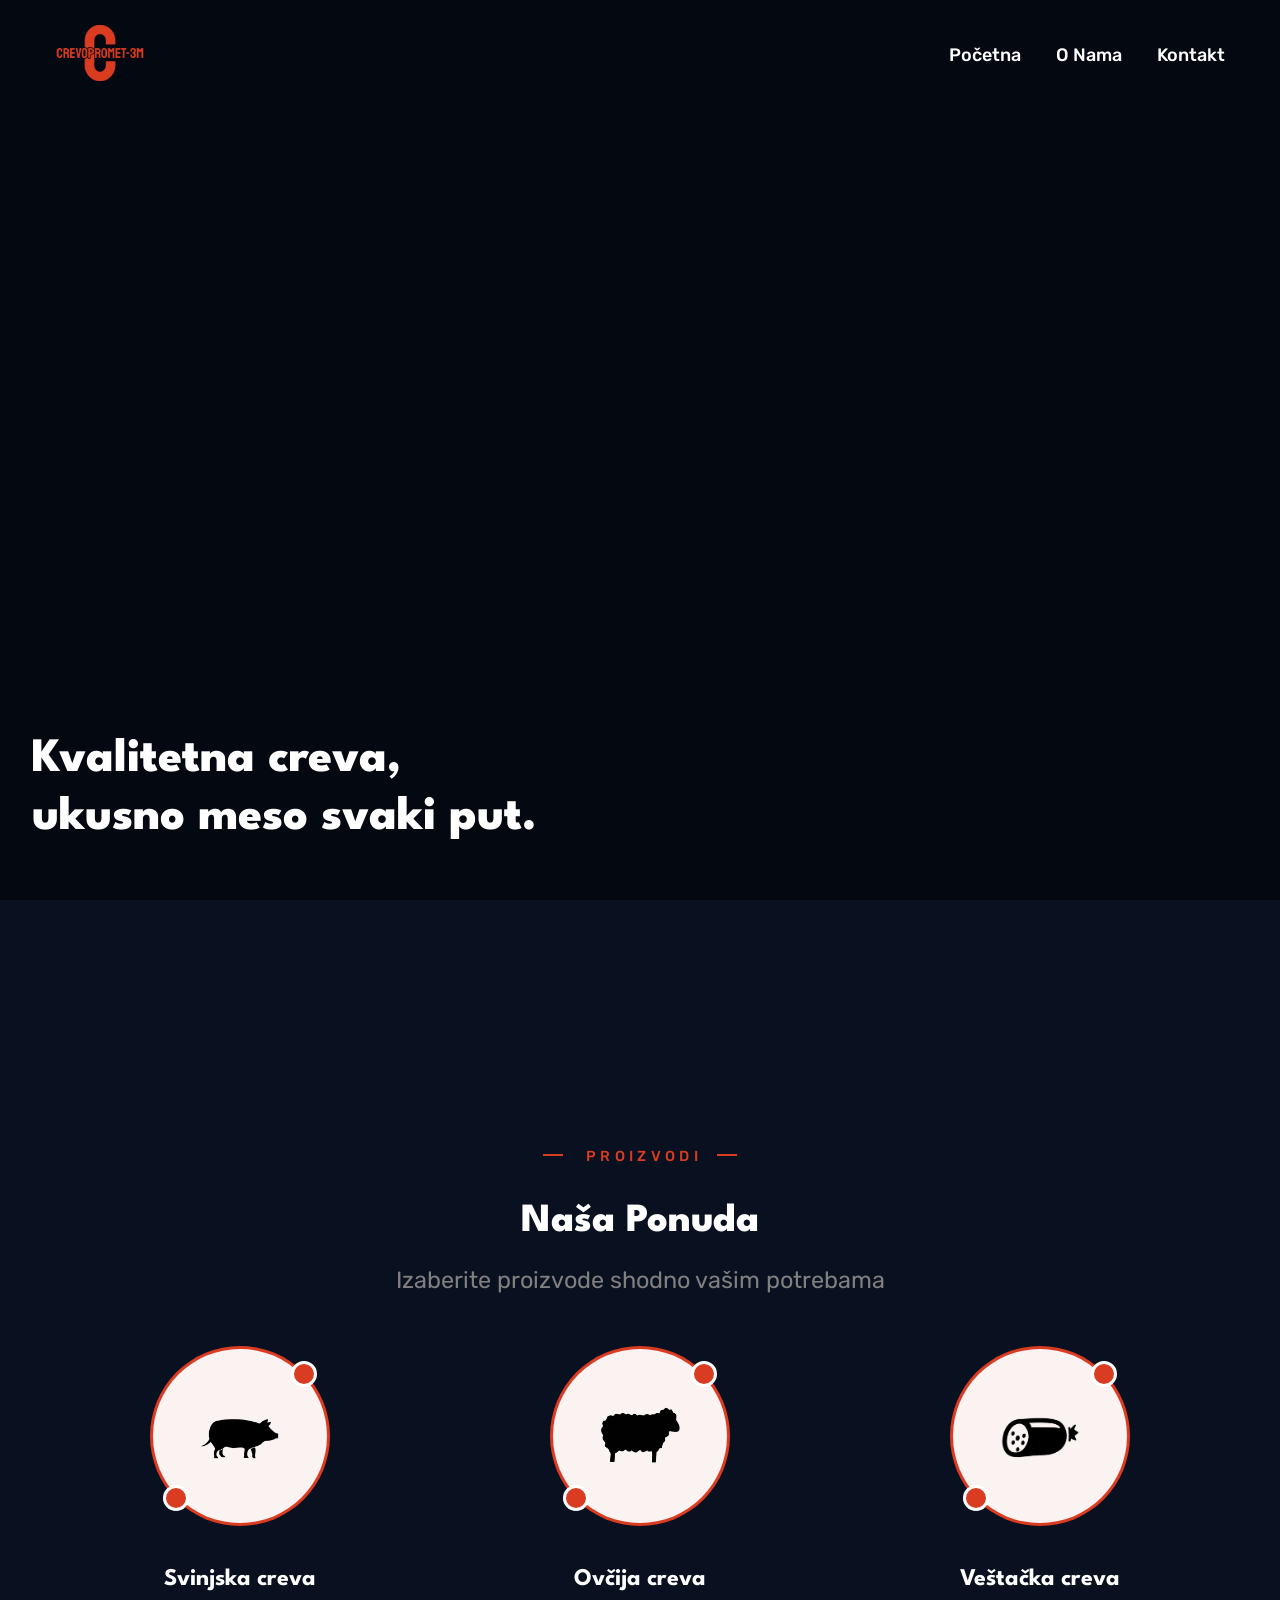
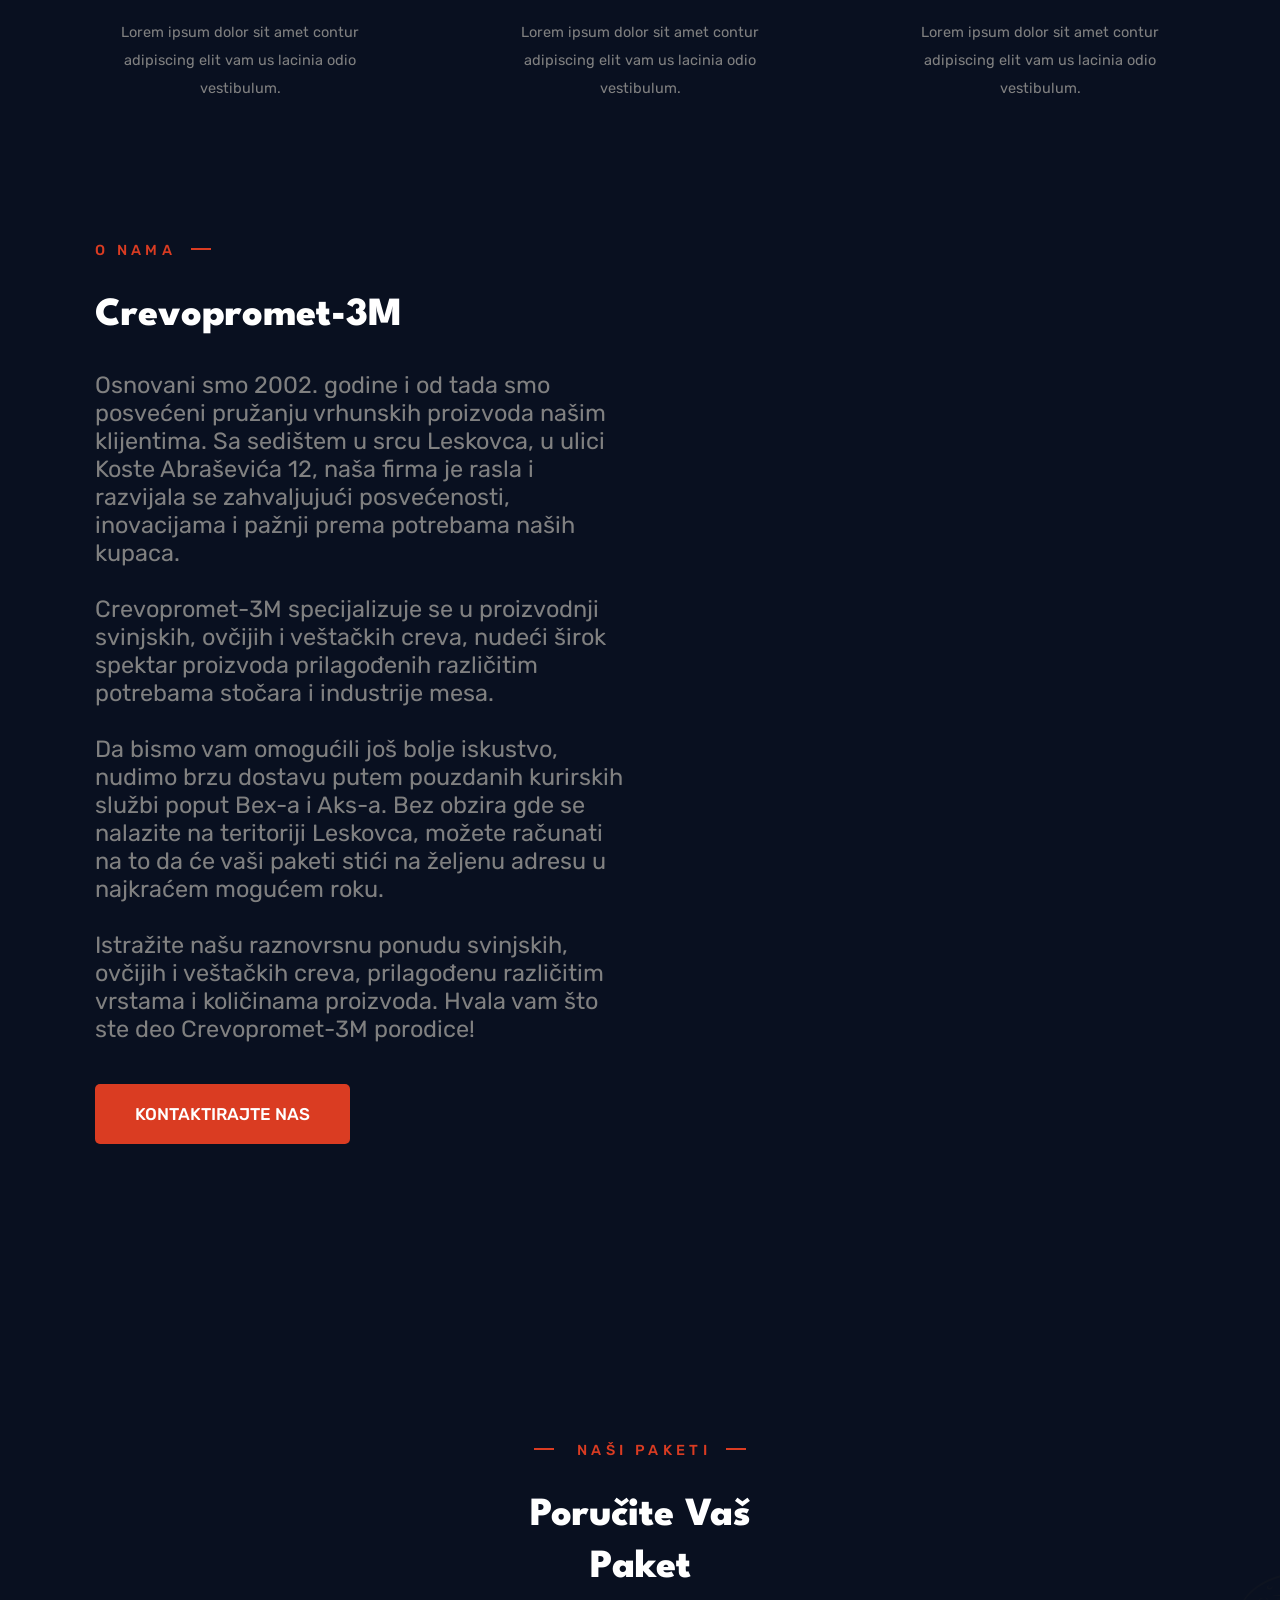
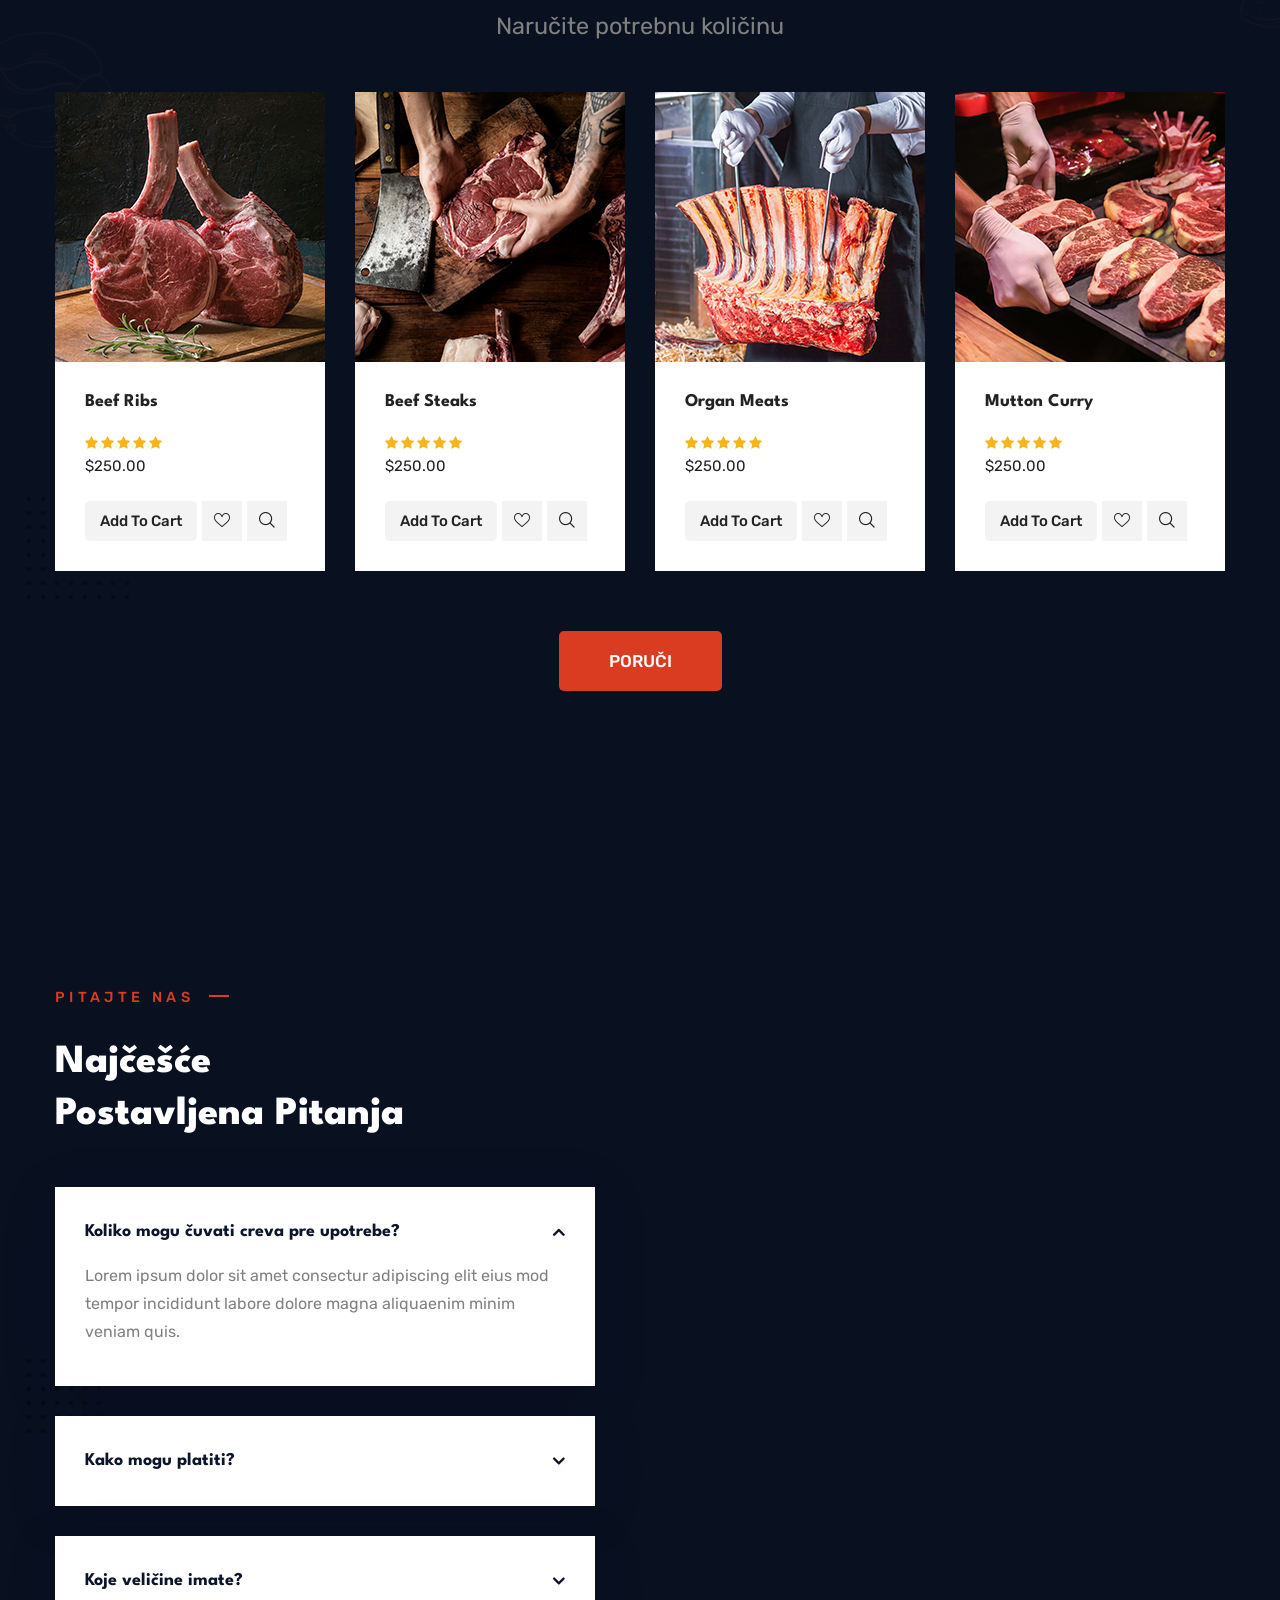
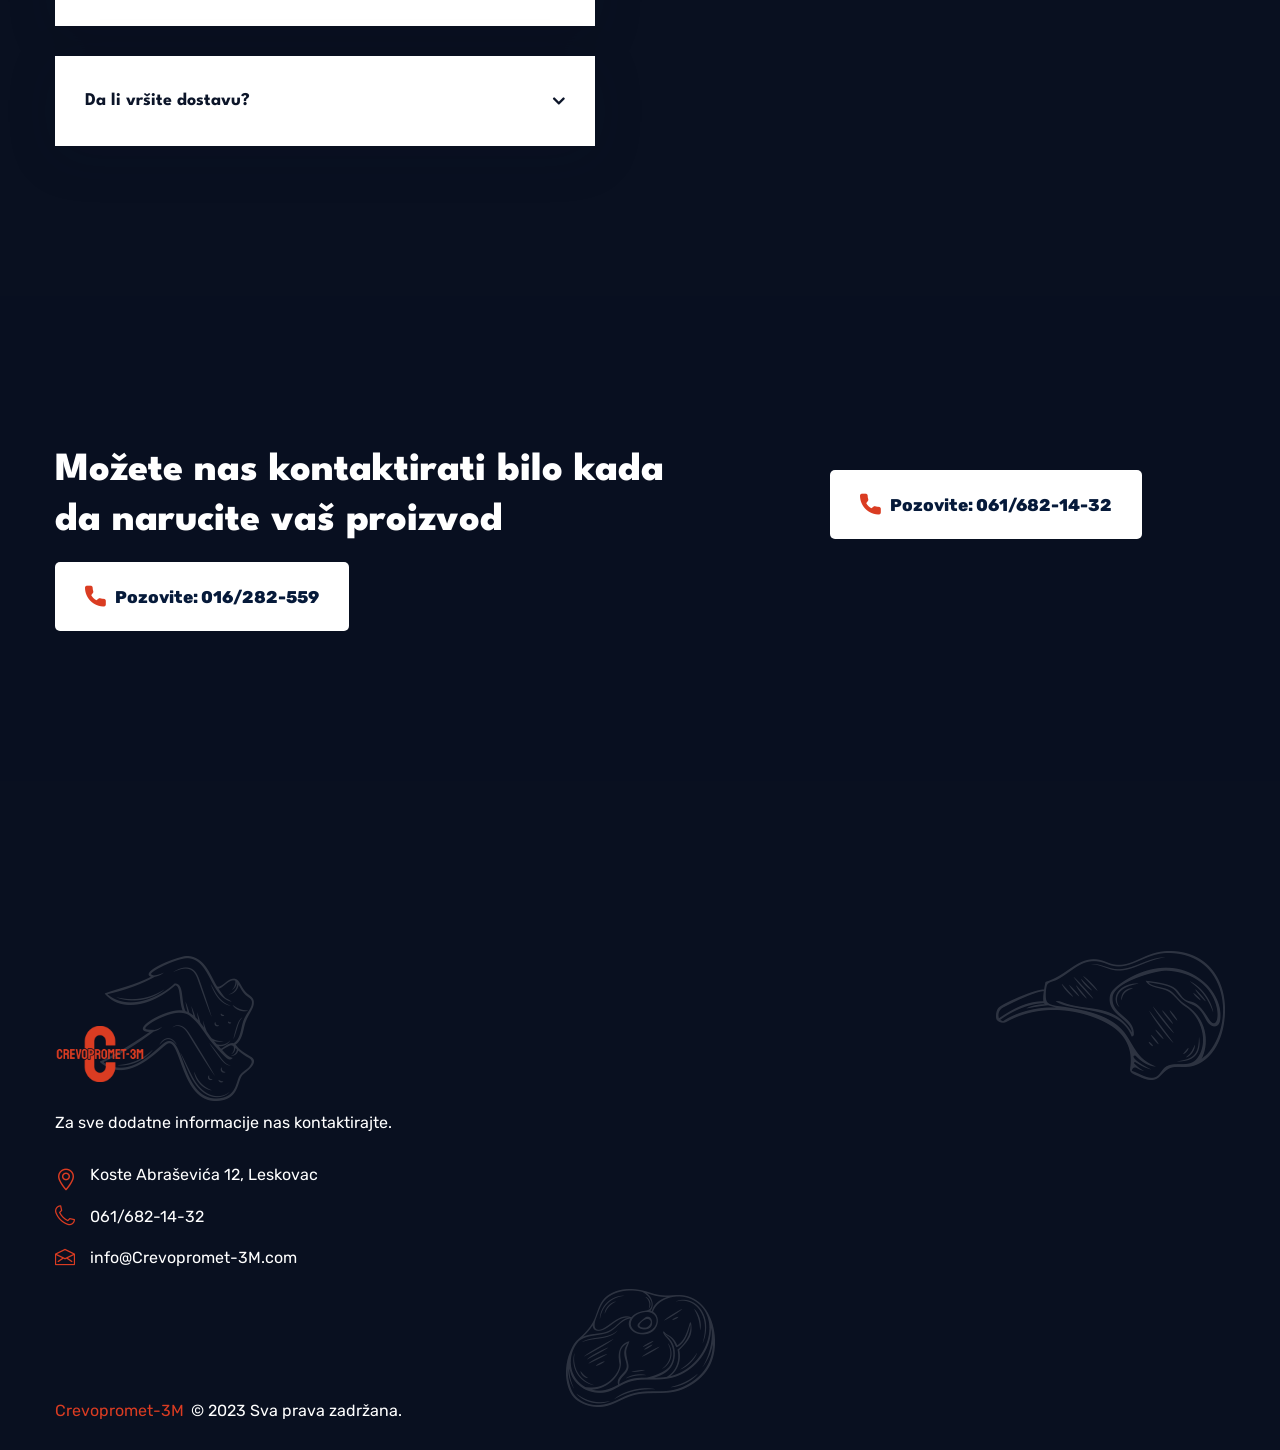
==== index.html @ 4e65ea45 "v1.1" ====
<!DOCTYPE html>
<html lang="en">

<head>
    <meta charset="UTF-8">
    <title>Crevopromet-3M - Proizvodnja i prodaja creva </title>

    <!-- responsive meta -->
    <meta name="viewport" content="width=device-width, initial-scale=1">
    <!-- For IE -->
    <meta http-equiv="X-UA-Compatible" content="IE=edge">

    <link rel="stylesheet" href="https://cdnjs.cloudflare.com/ajax/libs/font-awesome/5.9.0/css/all.min.css"
        integrity="sha512-q3eWabyZPc1XTCmF+8/LuE1ozpg5xxn7iO89yfSOd5/oKvyqLngoNGsx8jq92Y8eXJ/IRxQbEC+FGSYxtk2oiw=="
        crossorigin="anonymous" referrerpolicy="no-referrer" />

    <link rel="stylesheet" href="./assets/fonts/css/all.css">
    <link rel="stylesheet" href="assets/css/aos.css">
    <link rel="stylesheet" href="assets/css/bootstrap.min.css">
    <link rel="stylesheet" href="assets/css/imp.css">
    <link rel="stylesheet" href="assets/css/custom-animate.css">
    <link rel="stylesheet" href="assets/css/flaticon.css">
    <link rel="stylesheet" href="assets/css/font-awesome.min.css">
    <link rel="stylesheet" href="assets/css/owl.css">
    <link rel="stylesheet" href="assets/css/magnific-popup.css">
    <link rel="stylesheet" href="assets/css/scrollbar.css">
    <link rel="stylesheet" href="assets/css/hiddenbar.css">
    <link rel="stylesheet" href="assets/css/icomoon.css">

    <link rel="stylesheet" href="assets/css/color.css">
    <link href="assets/css/color/theme-color.css" id="jssDefault" rel="stylesheet">
    <link rel="stylesheet" href="assets/css/rtl.css">
    <link rel="stylesheet" href="assets/css/style.css">
    <link rel="stylesheet" href="assets/css/responsive.css">
    <!-- Favicon -->
    <link rel="apple-touch-icon" sizes="180x180" href="assets/images/favicon/apple-touch-icon.png">
    <link rel="icon" type="image/png" href="assets/images/favicon/favicon-32x32.png" sizes="32x32">
    <link rel="icon" type="image/png" href="assets/images/favicon/favicon-16x16.png" sizes="16x16">

    <!-- Fixing Internet Explorer-->
    <!--[if lt IE 9]>
        <script src="http://html5shiv.googlecode.com/svn/trunk/html5.js"></script>
        <script src="assets/js/html5shiv.js"></script>
    <![endif]-->

</head>

<body>

    <div class="boxed_wrapper ltr">

        <!-- Preloader -->
        <div class="loader-wrap">
            <div class="preloader">
                <div class="preloader-close">Preloader Close</div>
            </div>
            <div class="layer layer-one"><span class="overlay"></span></div>
            <div class="layer layer-two"><span class="overlay"></span></div>
            <div class="layer layer-three"><span class="overlay"></span></div>
        </div>







        <!-- Main header-->
        <header class="main-header ">


            <!--Start Header-->
            <div class="header">
                <div class="container">
                    <div class="outer-box clearfix">
                        <div class="header-left clearfix pull-left">
                            <div class="logo">
                                <a href="index.html"><img class="logo-img"
                                        src="assets/images/crevopromet-3m-high-resolution-logo-transparent.png"
                                        alt="Awesome Logo" title=""></a>
                            </div>
                        </div>
                        <div class="header-middle clearfix pull-left">
                            <div class="nav-outer clearfix">
                                <!--Mobile Navigation Toggler-->
                                <div class="mobile-nav-toggler">
                                    <div class="inner">
                                        <span class="icon-bar"></span>
                                        <span class="icon-bar"></span>
                                        <span class="icon-bar"></span>
                                    </div>
                                </div>
                                <!-- Main Menu -->
                                <nav class="main-menu style1 navbar-expand-md navbar-light">
                                    <div class="collapse navbar-collapse show clearfix" id="navbarSupportedContent">
                                        <ul class="navigation clearfix">
                                            <li><a href="index.html">Početna</a>

                                            </li>
                                            <li><a href="#about">O nama</a></li>


                                            <li><a href="#contact">Kontakt</a></li>
                                        </ul>
                                    </div>
                                </nav>
                                <!-- Main Menu End-->
                            </div>
                        </div>



                    </div>
                </div>
            </div>
            <!--End header-->

            <!--Sticky Header-->
            <div class="sticky-header">
                <div class="container">
                    <div class="clearfix">
                        <!--Logo-->
                        <div class="logo float-left">
                            <a href="index.html" class="logo-img img-responsive"><img
                                    src="assets/images/crevopromet-3m-high-resolution-logo-transparent.png" alt=""
                                    title=""></a>
                        </div>
                        <!--Right Col-->
                        <div class="right-col float-right">
                            <!-- Main Menu -->
                            <nav class="main-menu clearfix">
                                <!--Keep This Empty / Menu will come through Javascript-->
                            </nav>
                        </div>
                    </div>
                </div>
            </div>
            <!--End Sticky Header-->

            <!-- Mobile Menu  -->
            <div class="mobile-menu">
                <div class="menu-backdrop"></div>
                <div class="close-btn"><span class="icon flaticon-multiply"></span></div>

                <nav class="menu-box">
                    <div class="nav-logo"><a href="index.html"><img
                                src="assets/images/crevopromet-3m-high-resolution-logo-transparent.png" alt=""
                                title=""></a></div>
                    <div class="menu-outer">
                        <!--Here Menu Will Come Automatically Via Javascript / Same Menu as in Header-->
                    </div>
                    <!--Social Links-->
                    <div class="social-links">

                    </div>
                </nav>
            </div>
            <!-- End Mobile Menu -->
        </header>


        <!-- Start Main Slider -->
        <section class="main-slider style1">
            <div class="slider-content-box">

            </div>
            <div class="slider-section">
                <!-- Banner Carousel -->
                <div class="banner">
                    <!-- Slide -->


                    <div class="auto-container1">
                        <div class="content1">
                            <div class="big-title">
                                <h2>Kvalitetna creva, <br>ukusno meso svaki put.</h2>
                            </div>
                            <h3>Discover your next great adventure.</h3>

                        </div>
                    </div>
                </div>
            </div>
        </section>
        <!-- End Main Slider -->


        <!--Start Features Style1 Area-->
        <section class="features-style1-area">
            <div class="container">
                <div class="sec-title text-center">
                    <div class="sub-title">
                        <span class="left"></span>
                        <h4>Proizvodi</h4><span class="right"></span>
                    </div>
                    <h2>Naša ponuda</h2>
                    <p>Izaberite proizvode shodno vašim potrebama</p>
                </div>
                <div class="row">
                    <!--Start Single Features Style1-->
                    <div class="col-xl-4 col-lg-4">
                        <div class="single-features-style1">
                            <div class="icon-holder">
                                <div class="dotted-box"></div>
                                <div class="inner">
                                    <span class="icon-chop thm_clr1"></span>
                                </div>
                            </div>
                            <div class="title-holder">
                                <h3>Svinjska creva</h3>
                                <p>Lorem ipsum dolor sit amet contur adipiscing elit vam us lacinia odio vestibulum.</p>
                            </div>
                        </div>
                    </div>
                    <!--End Single Features Style1-->
                    <!--Start Single Features Style1-->
                    <div class="col-xl-4 col-lg-4">
                        <div class="single-features-style1">
                            <div class="icon-holder">
                                <div class="dotted-box"></div>
                                <div class="inner">
                                    <span class="icon-meat thm_clr1"></span>
                                </div>
                            </div>
                            <div class="title-holder">
                                <h3>Ovčija creva</h3>
                                <p>Lorem ipsum dolor sit amet contur adipiscing elit vam us lacinia odio vestibulum.</p>
                            </div>
                        </div>
                    </div>
                    <!--End Single Features Style1-->
                    <!--Start Single Features Style1-->
                    <div class="col-xl-4 col-lg-4">
                        <div class="single-features-style1">
                            <div class="icon-holder">
                                <div class="dotted-box"></div>
                                <div class="inner">
                                    <span class="icon-meat-1 thm_clr1"></span>
                                </div>
                            </div>
                            <div class="title-holder">
                                <h3>Veštačka creva</h3>
                                <p>Lorem ipsum dolor sit amet contur adipiscing elit vam us lacinia odio vestibulum.</p>
                            </div>
                        </div>
                    </div>
                    <!--End Single Features Style1-->

                </div>
            </div>
        </section>
        <!--End Features Style1 Area-->



        <!--Start About Style1 Area-->
        <section class="about-style1-area">
            <div class="container">
                <div class="row">

                    <div class="col-xl-6">
                        <div class="about-style1-content-box text-right-rtl">
                            <div class="sec-title">
                                <div class="sub-title" id="about">
                                    <h4>O nama</h4><span class="right"></span>
                                </div>
                                <h2>Crevopromet-3M<br></h2>
                            </div>
                            <div class="inner-content">
                                <div class="text">
                                    <p class="p-text">Osnovani smo 2002. godine i od tada smo posvećeni pružanju
                                        vrhunskih proizvoda našim klijentima. Sa sedištem u srcu
                                        Leskovca, u ulici Koste Abraševića 12, naša firma je rasla i razvijala se
                                        zahvaljujući posvećenosti, inovacijama i
                                        pažnji prema potrebama naših kupaca.
                                    </p>
                                    <p class="p-text">Crevopromet-3M specijalizuje se u proizvodnji svinjskih, ovčijih i
                                        veštačkih creva, nudeći širok spektar proizvoda
                                        prilagođenih različitim potrebama stočara i industrije mesa. </p>
                                    <p class="p-text">Da bismo vam omogućili još bolje iskustvo, nudimo brzu dostavu
                                        putem pouzdanih kurirskih službi poput Bex-a i Aks-a. Bez
                                        obzira gde se nalazite na teritoriji Leskovca, možete računati na to da će vaši
                                        paketi stići na željenu adresu u
                                        najkraćem mogućem roku.</p>
                                    <p class="p-text">Istražite našu raznovrsnu ponudu svinjskih, ovčijih i veštačkih
                                        creva, prilagođenu različitim vrstama i količinama
                                        proizvoda.

                                        Hvala vam što ste deo Crevopromet-3M porodice!</p>
                                </div>
                                <div class="button-box">
                                    <a class="btn-one" href="#"><span class="txt">KONTAKTIRAJTE NAS</span></a>
                                </div>
                            </div>
                        </div>
                    </div>

                </div>
            </div>
        </section>
        <!--End About Style1 Area-->

        <!--Start Products Style1 Area-->
        <section class="product-style1-area">
            <div class="layer-outer"></div>
            <div class="container">
                <div class="sec-title text-center">
                    <div class="sub-title">
                        <span class="left"></span>
                        <h4 class="thm_clr1">Naši paketi</h4><span class="right"></span>
                    </div>
                    <h2>Poručite Vaš<br> Paket</h2>
                    <p>Naručite potrebnu količinu </p>
                </div>
                <div class="row text-right-rtl">
                    <div class="col-xl-12">
                        <div class="product-content-box">
                            <div class="shape1 zoominout"><img src="assets/images/shape/shape-6.png" alt="" /></div>
                            <div class="shape2 float-bob-y"><img src="assets/images/shape/shape-9.png" alt="" /></div>
                            <div class="shape3 wow slideInRight" data-wow-duration="4000ms">
                                <img class="paroller" src="assets/images/shape/shape-10.png" alt="" />
                            </div>
                            <div class="row">
                                <!--Start single product item-->
                                <div class="col-xl-3 col-lg-6 col-md-6 col-sm-12">
                                    <div class="single-product-item wow fadeInUp animated animated"
                                        data-wow-delay="00ms" data-wow-duration="1500ms">
                                        <div class="img-holder">
                                            <img src="assets/images/shop/shop-1.jpg" alt="Awesome Product Image">
                                            <div class="overlay-style-one">
                                                <div class="box">
                                                    <div class="content">
                                                        <div class="zoom-button">
                                                            <a class="lightbox-image" data-fancybox="gallery"
                                                                href="assets/images/shop/shop-1.jpg">
                                                                <span class="icon-magnifiying-glass"></span>
                                                            </a>
                                                        </div>
                                                    </div>
                                                </div>
                                            </div>
                                        </div>
                                        <div class="title-holder">
                                            <h4 class="product-title"><a href="shop-single.html">Beef Ribs</a></h4>
                                            <div class="review-box">
                                                <ul>
                                                    <li><i class="fa fa-star"></i></li>
                                                    <li><i class="fa fa-star"></i></li>
                                                    <li><i class="fa fa-star"></i></li>
                                                    <li><i class="fa fa-star"></i></li>
                                                    <li><i class="fa fa-star"></i></li>
                                                </ul>
                                            </div>
                                            <div class="rate-box">
                                                <p>$250.00</p>
                                            </div>
                                            <div class="button-box">
                                                <div class="cart-button">
                                                    <a class="btn-one" href="#"><span class="txt">Add to cart</span></a>
                                                </div>
                                                <div class="other-button">
                                                    <ul>
                                                        <li><a href="#"><span class="icon-love"></span></a></li>
                                                        <li><a href="#"><span class="icon-magnifiying-glass"></span></a>
                                                        </li>
                                                    </ul>
                                                </div>
                                            </div>
                                        </div>
                                    </div>
                                </div>
                                <!--End single product item-->
                                <!--Start single product item-->
                                <div class="col-xl-3 col-lg-6 col-md-6 col-sm-12">
                                    <div class="single-product-item wow fadeInUp animated animated"
                                        data-wow-delay="200ms" data-wow-duration="1500ms">
                                        <div class="img-holder">
                                            <img src="assets/images/shop/shop-2.jpg" alt="Awesome Product Image">
                                            <div class="overlay-style-one">
                                                <div class="box">
                                                    <div class="content">
                                                        <div class="zoom-button">
                                                            <a class="lightbox-image" data-fancybox="gallery"
                                                                href="assets/images/shop/shop-2.jpg">
                                                                <span class="icon-magnifiying-glass"></span>
                                                            </a>
                                                        </div>
                                                    </div>
                                                </div>
                                            </div>
                                        </div>
                                        <div class="title-holder">
                                            <h4 class="product-title"><a href="shop-single.html">Beef Steaks</a></h4>
                                            <div class="review-box">
                                                <ul>
                                                    <li><i class="fa fa-star"></i></li>
                                                    <li><i class="fa fa-star"></i></li>
                                                    <li><i class="fa fa-star"></i></li>
                                                    <li><i class="fa fa-star"></i></li>
                                                    <li><i class="fa fa-star"></i></li>
                                                </ul>
                                            </div>
                                            <div class="rate-box">
                                                <p>$250.00</p>
                                            </div>
                                            <div class="button-box">
                                                <div class="cart-button">
                                                    <a class="btn-one" href="#"><span class="txt">Add to cart</span></a>
                                                </div>
                                                <div class="other-button">
                                                    <ul>
                                                        <li><a href="#"><span class="icon-love"></span></a></li>
                                                        <li><a href="#"><span class="icon-magnifiying-glass"></span></a>
                                                        </li>
                                                    </ul>
                                                </div>
                                            </div>
                                        </div>
                                    </div>
                                </div>
                                <!--End single product item-->
                                <!--Start single product item-->
                                <div class="col-xl-3 col-lg-6 col-md-6 col-sm-12">
                                    <div class="single-product-item wow fadeInUp animated animated"
                                        data-wow-delay="400ms" data-wow-duration="1500ms">
                                        <div class="img-holder">
                                            <img src="assets/images/shop/shop-3.jpg" alt="Awesome Product Image">
                                            <div class="overlay-style-one">
                                                <div class="box">
                                                    <div class="content">
                                                        <div class="zoom-button">
                                                            <a class="lightbox-image" data-fancybox="gallery"
                                                                href="assets/images/shop/shop-3.jpg">
                                                                <span class="icon-magnifiying-glass"></span>
                                                            </a>
                                                        </div>
                                                    </div>
                                                </div>
                                            </div>
                                        </div>
                                        <div class="title-holder">
                                            <h4 class="product-title"><a href="shop-single.html">Organ Meats</a></h4>
                                            <div class="review-box">
                                                <ul>
                                                    <li><i class="fa fa-star"></i></li>
                                                    <li><i class="fa fa-star"></i></li>
                                                    <li><i class="fa fa-star"></i></li>
                                                    <li><i class="fa fa-star"></i></li>
                                                    <li><i class="fa fa-star"></i></li>
                                                </ul>
                                            </div>
                                            <div class="rate-box">
                                                <p>$250.00</p>
                                            </div>
                                            <div class="button-box">
                                                <div class="cart-button">
                                                    <a class="btn-one" href="#"><span class="txt">Add to cart</span></a>
                                                </div>
                                                <div class="other-button">
                                                    <ul>
                                                        <li><a href="#"><span class="icon-love"></span></a></li>
                                                        <li><a href="#"><span class="icon-magnifiying-glass"></span></a>
                                                        </li>
                                                    </ul>
                                                </div>
                                            </div>
                                        </div>
                                    </div>
                                </div>
                                <!--End single product item-->
                                <!--Start single product item-->
                                <div class="col-xl-3 col-lg-6 col-md-6 col-sm-12">
                                    <div class="single-product-item wow fadeInUp animated animated"
                                        data-wow-delay="600ms" data-wow-duration="1500ms">
                                        <div class="img-holder">
                                            <img src="assets/images/shop/shop-4.jpg" alt="Awesome Product Image">
                                            <div class="overlay-style-one">
                                                <div class="box">
                                                    <div class="content">
                                                        <div class="zoom-button">
                                                            <a class="lightbox-image" data-fancybox="gallery"
                                                                href="assets/images/shop/shop-4.jpg">
                                                                <span class="icon-magnifiying-glass"></span>
                                                            </a>
                                                        </div>
                                                    </div>
                                                </div>
                                            </div>
                                        </div>
                                        <div class="title-holder">
                                            <h4 class="product-title"><a href="shop-single.html">Mutton Curry</a></h4>
                                            <div class="review-box">
                                                <ul>
                                                    <li><i class="fa fa-star"></i></li>
                                                    <li><i class="fa fa-star"></i></li>
                                                    <li><i class="fa fa-star"></i></li>
                                                    <li><i class="fa fa-star"></i></li>
                                                    <li><i class="fa fa-star"></i></li>
                                                </ul>
                                            </div>
                                            <div class="rate-box">
                                                <p>$250.00</p>
                                            </div>
                                            <div class="button-box">
                                                <div class="cart-button">
                                                    <a class="btn-one" href="#"><span class="txt">Add to cart</span></a>
                                                </div>
                                                <div class="other-button">
                                                    <ul>
                                                        <li><a href="#"><span class="icon-love"></span></a></li>
                                                        <li><a href="#"><span class="icon-magnifiying-glass"></span></a>
                                                        </li>
                                                    </ul>
                                                </div>
                                            </div>
                                        </div>
                                    </div>
                                </div>
                                <!--End single product item-->
                            </div>
                        </div>
                    </div>
                </div>
                <div class="row">
                    <div class="col-xl-12">
                        <div class="product-style1-button text-center">
                            <a class="btn-one" href="#"><span class="txt">PORUČI</span></a>
                        </div>
                    </div>
                </div>
            </div>
        </section>
        <!--End Products Style1 Area-->



        <!--Start Faq Style1 Area-->
        <section class="faq-style1-area">
            <div class="container">
                <div class="row">
                    <div class="col-xl-12 text-right-rtl">
                        <div class="faq-style1-content">
                            <div class="sec-title">
                                <div class="sub-title">
                                    <h4 class="thm_clr1">Pitajte nas</h4><span class="right"></span>
                                </div>
                                <h2>Najčešće<br> postavljena pitanja</h2>
                            </div>
                            <div class="shape1"><img src="assets/images/shape/shape-3.png" alt="" /></div>
                            <div class="accordion-box">
                                <div class="shape2 float-bob-y"><img class="paroller-2"
                                        src="assets/images/shape/shape-2.png" alt="" /></div>
                                <!--Start single accordion box-->
                                <div class="accordion accordion-block">
                                    <div class="accord-btn active">
                                        <h4>Koliko mogu čuvati creva pre upotrebe?</h4>
                                    </div>
                                    <div class="accord-content collapsed">
                                        <p>Lorem ipsum dolor sit amet consectur adipiscing elit eius mod tempor
                                            incididunt labore dolore magna aliquaenim minim veniam quis.</p>
                                    </div>
                                </div>
                                <!--End single accordion box-->
                                <!--Start single accordion box-->
                                <div class="accordion accordion-block">
                                    <div class="accord-btn">
                                        <h4>Kako mogu platiti?</h4>
                                    </div>
                                    <div class="accord-content">
                                        <p>Lorem ipsum dolor sit amet consectur adipiscing elit eius mod tempor
                                            incididunt labore dolore magna aliquaenim minim veniam quis.</p>
                                    </div>
                                </div>
                                <div class="accordion accordion-block">
                                    <div class="accord-btn">
                                        <h4>Koje veličine imate?</h4>
                                    </div>
                                    <div class="accord-content">
                                        <p>Lorem ipsum dolor sit amet consectur adipiscing elit eius mod tempor
                                            incididunt labore dolore magna aliquaenim minim veniam quis.</p>
                                    </div>
                                </div>
                                <!--End single accordion box-->
                                <!--Start single accordion box-->
                                <div class="accordion accordion-block">
                                    <div class="accord-btn">
                                        <h4>Da li vršite dostavu?</h4>
                                    </div>
                                    <div class="accord-content">
                                        <p>Lorem ipsum dolor sit amet consectur adipiscing elit eius mod tempor
                                            incididunt labore dolore magna aliquaenim minim veniam quis.</p>
                                    </div>
                                </div>
                                <!--End single accordion box-->
                            </div>
                        </div>
                    </div>

                    <!-- <div class="col-xl-6">
                        <div class="faq-style1-image-box">
                            <div class="shape1 paroller"><img src="assets/images/shape/shape-4.png" alt="" /></div>
                            <div class="shape2"><img class="zoominout" src="assets/images/shape/shape-2.png" alt="" />
                            </div>
                            <div class="shape3 paroller-2"><img src="assets/images/shape/shape-11.png" alt="" /></div>
                            <div class="inner">
                                <img src="assets/images/resources/faq-style1-image-1.jpg" alt="">
                            </div>
                            <div class="overlay-image wow zoomIn" data-wow-delay="100ms" data-wow-duration="3500ms">
                                <img src="assets/images/resources/faq-style1-image-2.jpg" alt="">
                            </div>
                        </div>
                    </div> -->

                </div>
            </div>
        </section>
        <!--End Faq Style1 Area-->






        <!--Start Slogan Area-->
        <section class="slogan-area">
            <div class="container">
                <div class="slogan-content-box text-right-rtl">
                    <div class="title-box">
                        <h2>Možete nas kontaktirati bilo kada<br> da narucite vaš proizvod</h2>
                    </div><br>
                    <div class="button-box">
                        <a class="btn-one" href="tel:+381616821432"><span
                                class="flaticon-phone-call-1 icon_phn txt"></span><span class="txt">Pozovite:
                                061/682-14-32</span></a>
                    </div><br>

                    <div class="button-box">
                        <a class="btn-one" href="tel:016282559"><span
                                class="flaticon-phone-call-1 icon_phn txt"></span><span class="txt">Pozovite:
                                016/282-559</span></a>
                    </div>
                </div>
            </div>
        </section>
        <!--End Slogan Area-->


        <!-- <section class="fact-counter-area">
            <div class="container">
                <div class="row">
                    <div class="col-xl-12">
                        <div class="fact-counter">
                            <ul class="fact-counter-box clearfix">
                                Start Single Fact Counter
                                <li class="single-fact-counter wow fadeInUp text-center" data-wow-delay="100ms"
                                    data-wow-duration="1500ms">
                                    <div class="count-box">
                                        <h2>
                                            <span class="timer thm_clr1" data-from="1" data-to="20" data-speed="5000"
                                                data-refresh-interval="50">20</span>
                                        </h2>
                                        <div class="sub-title">
                                            <h5>Year of Experience</h5>
                                        </div>
                                    </div>
                                </li>
                                <
                                <li class="single-fact-counter wow fadeInUp text-center" data-wow-delay="300ms"
                                    data-wow-duration="1500ms">
                                    <div class="count-box">
                                        <h2>
                                            <span class="timer thm_clr1" data-from="1" data-to="4" data-speed="5000"
                                                data-refresh-interval="50">4</span>
                                            <span class="k thm_clr1">k</span>
                                            <span class="fa fa-plus plus_icon thm_clr1"></span>
                                        </h2>
                                        <div class="sub-title">
                                            <h5>Satisfied Clients</h5>
                                        </div>
                                    </div>
                                </li>
                               
                                <li class="single-fact-counter wow fadeInUp text-center" data-wow-delay="500ms"
                                    data-wow-duration="1500ms">
                                    <div class="count-box">
                                        <h2>
                                            <span class="timer thm_clr1" data-from="1" data-to="6" data-speed="5000"
                                                data-refresh-interval="50">6</span>
                                            <span class="k thm_clr1">k</span>
                                            <span class="fa fa-plus plus_icon thm_clr1"></span>
                                        </h2>
                                        <div class="sub-title">
                                            <h5>Total Calls</h5>
                                        </div>
                                    </div>
                                </li>
                                
                                <li class="single-fact-counter wow fadeInUp text-center" data-wow-delay="700ms"
                                    data-wow-duration="1500ms">
                                    <div class="count-box">
                                        <h2>
                                            <span class="timer thm_clr1" data-from="1" data-to="30" data-speed="5000"
                                                data-refresh-interval="50">30</span>
                                            <span class="fa fa-plus plus_icon thm_clr1"></span>
                                        </h2>
                                        <div class="sub-title">
                                            <h5>Awards Win</h5>
                                        </div>
                                    </div>
                                </li>
                                
                            </ul>
                        </div>
                    </div>

                </div>
            </div>
        </section> -->






        <!--Start footer area -->
        <footer class="footer-area">
            <div class="footer" id="contact">
                <div class="shape1 rotate-me wow zoomInDown" data-wow-duration="4000ms"><img
                        src="assets/images/shape/foooter-shape-1.png" alt="" /></div>
                <div class="shape2 float-bob-y"><img src="assets/images/shape/foooter-shape-2.png" alt="" /></div>
                <div class="shape3"><img src="assets/images/shape/foooter-shape-3.png" alt="" /></div>
                <div class="footer-bg-shapee">
                </div>
                <div class="container">
                    <div class="row text-right-rtl">
                        <!--Start single footer widget-->
                        <div class="col-xl-6 col-lg-6 col-md-6 col-sm-12 wow animated fadeInUp" data-wow-delay="0.1s">
                            <div class="single-footer-widget marbtm">
                                <div class="our-company-info">
                                    <div class="footer-logo">
                                        <a href="index.html"><img class="logo-img"
                                                src="assets/images/crevopromet-3m-high-resolution-logo-transparent.png"
                                                alt="Awesome Footer Logo" title="Logo"></a>
                                    </div>
                                    <div class="text-box">
                                        <p>Za sve dodatne informacije nas kontaktirajte.</p>
                                    </div>
                                    <div class="footer-contact-info">
                                        <ul>
                                            <li>
                                                <div class="icon">
                                                    <span class="icon-maps-and-flags marker thm_clr1"></span>
                                                </div>
                                                <div class="text">
                                                    <p>Koste Abraševića 12, Leskovac</p>
                                                </div>
                                            </li>
                                            <li>
                                                <div class="icon">
                                                    <span class="icon-phone thm_clr1"></span>
                                                </div>
                                                <div class="text">
                                                    <p><a href="tel:+381616821432">061/682-14-32</a></p>
                                                </div>
                                            </li>
                                            <li>
                                                <div class="icon">
                                                    <span class="icon-opened thm_clr1"></span>
                                                </div>
                                                <div class="text">
                                                    <a href="mailto:logistic@email.com">info@Crevopromet-3M.com</a>
                                                </div>
                                            </li>
                                        </ul>
                                    </div>

                                </div>
                            </div>
                        </div>
                        <div class="col-xl-6 col-lg-6 col-md-6 col-sm-12 wow animated fadeInUp" data-wow-delay="0.1s">
                            <div class="single-footer-widget marbtm">
                                <iframe
                                    src="https://www.google.com/maps/embed?pb=!1m18!1m12!1m3!1d2918.6738357578242!2d21.952103176707197!3d42.985143871141624!2m3!1f0!2f0!3f0!3m2!1i1024!2i768!4f13.1!3m3!1m2!1s0x47557807e2d2dc4f%3A0x13f0c05eb714e7a3!2z0JrQvtGB0YLQtSDQkNCx0YDQsNGI0LXQstC40ZvQsCAxMiwg0JvQtdGB0LrQvtCy0LDRhg!5e0!3m2!1ssr!2srs!4v1701792026628!5m2!1ssr!2srs"
                                    width="100%" height="100%" style="border:0;" allowfullscreen="" loading="lazy"
                                    referrerpolicy="no-referrer-when-downgrade"></iframe>
                            </div>
                        </div>
                        <!--End single footer widget-->
                        <!--Start single footer widget-->



                    </div>

                </div>
            </div>



            <div class="footer-bottom">
                <div class="container">
                    <div class="outer-box">
                        <div class="copyright-text">
                            <p><a href="#" class="thm_clr1">Crevopromet-3M</a> &copy; 2023 Sva prava zadržana.</p>
                        </div>
                        <!-- <div class="footer-social-link">
                            <ul>
                                <li>
                                    <a href="#"><i class="fa fa-facebook" aria-hidden="true"></i></a>
                                </li>
                                <li>
                                    <a href="#"><i class="fa fa-twitter" aria-hidden="true"></i></a>
                                </li>
                                <li>
                                    <a href="#"><i class="fa fa-linkedin" aria-hidden="true"></i></a>
                                </li>
                                <li>
                                    <a href="#"><i class="fa fa-pinterest" aria-hidden="true"></i></a>
                                </li>
                            </ul>
                        </div> -->
                        <!-- <div class="footer-menu-style1">
                            <ul>
                                <li><a href="#">Terms of Service</a></li>
                                <li><a href="#">Privacy Policy</a></li>
                            </ul>
                        </div> -->
                    </div>
                </div>
            </div>
        </footer>
        <!--End footer area-->


        <button class="scroll-top scroll-to-target thm_bgclr1" data-target="html">
            <span class="fa fa-angle-up"></span>
        </button>

    </div>






    <script src="assets/js/jquery.js"></script>
    <script src="assets/js/aos.js"></script>
    <script src="assets/js/appear.js"></script>
    <script src="assets/js/bootstrap.bundle.min.js"></script>
    <script src="assets/js/bootstrap-select.min.js"></script>
    <script src="assets/js/isotope.js"></script>
    <script src="assets/js/jquery.bxslider.min.js"></script>
    <script src="assets/js/jquery.countdown.min.js"></script>
    <script src="assets/js/jquery.countTo.js"></script>
    <script src="assets/js/jquery.easing.min.js"></script>
    <script src="assets/js/jquery.enllax.min.js"></script>
    <script src="assets/js/jquery.fancybox.js"></script>
    <script src="assets/js/jquery.magnific-popup.min.js"></script>
    <script src="assets/js/jquery.paroller.min.js"></script>
    <script src="assets/js/jquery.polyglot.language.switcher.js"></script>
    <script src="assets/js/jQuery.style.switcher.min.js"></script>
    <script src="assets/js/jquery-ui.js"></script>
    <script src="assets/js/knob.js"></script>
    <script src="assets/js/map-script.js"></script>
    <script src="assets/js/owl.js"></script>
    <script src="assets/js/pagenav.js"></script>
    <script src="assets/js/parallax.min.js"></script>
    <script src="assets/js/scrollbar.js"></script>
    <script src="assets/js/slick.js"></script>
    <script src="assets/js/timePicker.js"></script>
    <script src="assets/js/validation.js"></script>
    <script src="assets/js/wow.js"></script>
    <script src="assets/js/TweenMax.min.js"></script>


    <!-- thm custom script -->
    <script src="assets/js/custom.js"></script>



</body>

</html>
---- assets/css/imp.css ----
/* Remove Chrome Input Field's Unwanted Yellow Background Color */

input:-webkit-autofill,
input:-webkit-autofill:hover,
input:-webkit-autofill:focus {
    -webkit-box-shadow: 0 0 0px 1000px white inset !important;
}

::-webkit-input-placeholder {
    / Chrome/Opera/Safari / color: #000 !important;
}

::-moz-placeholder {
    / Firefox 19+/ color: #000 !important;
}

::-ms-input-placeholder {
    / IE 10+/ color: #000 !important;
}

::-moz-placeholder {
    / Firefox 18- / color: #000 !important;
}

.owl-carousel .owl-dots {
    margin: 0 !important;
}

.pd-120-0-80 {
    padding: 120px 0 80px !important;
}

.pd-100-0-0 {
    padding: 100px 0 0px !important;
}

/* Jquery ui select css */

.ui-state-default {
    width: auto !important;
}

.ui-selectmenu-open .ui-widget-content {
    border: 1px solid #1d1d1d !important;
    background: #ffffff !important;
    color: #222222 !important;
    border-radius: 0 !important;
}

/* Jquery ui select hover bg css */

.ui-selectmenu-open .ui-widget-content .ui-state-focus {
    border: 1px solid #1d1d1d !important;
    background: #1d1d1d !important;
    font-weight: normal !important;
    color: #ffffff !important;
    font-size: 13px !important;
}

/* Jquery ui select hover some change css */

.ui-selectmenu-open .ui-menu .ui-menu-item {
    border: 1px solid transparent !important;
    position: relative !important;
    margin: 0;
    padding: 5px 15px !important;
    cursor: pointer !important;
    font-size: 13px !important;
    text-transform: none !important;
}

.ui-selectmenu-menu .ui-menu {
    padding-bottom: 0px !important;
}

.contact-info-area .contact-form textarea:-webkit-input-placeholder {
    color: #83888d !important;
}

.contact-info-area .contact-form textarea:-moz-placeholder {
    /* Firefox 18- */
    color: #83888d !important;
}

.contact-info-area .contact-form textarea:-moz-placeholder {
    /* Firefox 19+ */
    color: #83888d !important;
}

.contact-info-area .contact-form textarea:-ms-input-placeholder {
    color: #83888d !important;
}

#contact-form input[type="text"].error {
    border-color: red;
}

#contact-form input[type="email"].error {
    border-color: red;
}

#contact-form select.error {
    border-color: red;
}

#contact-form textarea.error {
    border-color: red;
}

#contact-form label.error {
    display: none !important;
}
---- assets/css/scrollbar.css ----
.mCustomScrollbar {
    -ms-touch-action: none;
    touch-action: none
}

.mCustomScrollbar.mCS_no_scrollbar,
.mCustomScrollbar.mCS_touch_action {
    -ms-touch-action: auto;
    touch-action: auto
}

.mCustomScrollBox {
    position: relative;
    overflow: hidden;
    height: 100%;
    max-width: 100%;
    outline: 0;
    direction: ltr
}

.mCSB_container {
    overflow: hidden;
    width: auto;
    height: auto
}

.mCSB_inside>.mCSB_container {
    margin-right: 30px
}

.mCSB_container.mCS_no_scrollbar_y.mCS_y_hidden {
    margin-right: 0
}

.mCS-dir-rtl>.mCSB_inside>.mCSB_container {
    margin-right: 0;
    margin-left: 30px
}

.mCS-dir-rtl>.mCSB_inside>.mCSB_container.mCS_no_scrollbar_y.mCS_y_hidden {
    margin-left: 0
}

.mCSB_scrollTools {
    position: absolute;
    width: 16px;
    height: auto;
    left: auto;
    top: 0;
    right: 0;
    bottom: 0;
    opacity: .75;
    filter: "alpha(opacity=75)";
    -ms-filter: "alpha(opacity=75)"
}

.mCSB_outside+.mCSB_scrollTools {
    right: -26px
}

.mCS-dir-rtl>.mCSB_inside>.mCSB_scrollTools,
.mCS-dir-rtl>.mCSB_outside+.mCSB_scrollTools {
    right: auto;
    left: 0
}

.mCS-dir-rtl>.mCSB_outside+.mCSB_scrollTools {
    left: -26px
}

.mCSB_scrollTools .mCSB_draggerContainer {
    position: absolute;
    top: 0;
    left: 0;
    bottom: 0;
    right: 0;
    height: auto
}

.mCSB_scrollTools a+.mCSB_draggerContainer {
    margin: 20px 0
}

.mCSB_scrollTools .mCSB_draggerRail {
    width: 2px;
    height: 100%;
    margin: 0 auto;
    -webkit-border-radius: 16px;
    -moz-border-radius: 16px;
    border-radius: 16px
}

.mCSB_scrollTools .mCSB_dragger {
    cursor: pointer;
    width: 100%;
    height: 30px;
    z-index: 1
}

.mCSB_scrollTools .mCSB_dragger .mCSB_dragger_bar {
    position: relative;
    width: 4px;
    height: 100%;
    margin: 0 auto;
    -webkit-border-radius: 16px;
    -moz-border-radius: 16px;
    border-radius: 16px;
    text-align: center
}

.mCSB_scrollTools_vertical.mCSB_scrollTools_onDrag_expand .mCSB_dragger.mCSB_dragger_onDrag_expanded .mCSB_dragger_bar,
.mCSB_scrollTools_vertical.mCSB_scrollTools_onDrag_expand .mCSB_draggerContainer:hover .mCSB_dragger .mCSB_dragger_bar {
    width: 12px
}

.mCSB_scrollTools_vertical.mCSB_scrollTools_onDrag_expand .mCSB_dragger.mCSB_dragger_onDrag_expanded+.mCSB_draggerRail,
.mCSB_scrollTools_vertical.mCSB_scrollTools_onDrag_expand .mCSB_draggerContainer:hover .mCSB_draggerRail {
    width: 8px
}

.mCSB_scrollTools .mCSB_buttonDown,
.mCSB_scrollTools .mCSB_buttonUp {
    display: block;
    position: absolute;
    height: 20px;
    width: 100%;
    overflow: hidden;
    margin: 0 auto;
    cursor: pointer
}

.mCSB_scrollTools .mCSB_buttonDown {
    bottom: 0
}

.mCSB_horizontal.mCSB_inside>.mCSB_container {
    margin-right: 0;
    margin-bottom: 30px
}

.mCSB_horizontal.mCSB_outside>.mCSB_container {
    min-height: 100%
}

.mCSB_horizontal>.mCSB_container.mCS_no_scrollbar_x.mCS_x_hidden {
    margin-bottom: 0
}

.mCSB_scrollTools.mCSB_scrollTools_horizontal {
    width: auto;
    height: 16px;
    top: auto;
    right: 0;
    bottom: 0;
    left: 0
}

.mCustomScrollBox+.mCSB_scrollTools+.mCSB_scrollTools.mCSB_scrollTools_horizontal,
.mCustomScrollBox+.mCSB_scrollTools.mCSB_scrollTools_horizontal {
    bottom: -26px
}

.mCSB_scrollTools.mCSB_scrollTools_horizontal a+.mCSB_draggerContainer {
    margin: 0 20px
}

.mCSB_scrollTools.mCSB_scrollTools_horizontal .mCSB_draggerRail {
    width: 100%;
    height: 2px;
    margin: 7px 0
}

.mCSB_scrollTools.mCSB_scrollTools_horizontal .mCSB_dragger {
    width: 30px;
    height: 100%;
    left: 0
}

.mCSB_scrollTools.mCSB_scrollTools_horizontal .mCSB_dragger .mCSB_dragger_bar {
    width: 100%;
    height: 4px;
    margin: 6px auto
}

.mCSB_scrollTools_horizontal.mCSB_scrollTools_onDrag_expand .mCSB_dragger.mCSB_dragger_onDrag_expanded .mCSB_dragger_bar,
.mCSB_scrollTools_horizontal.mCSB_scrollTools_onDrag_expand .mCSB_draggerContainer:hover .mCSB_dragger .mCSB_dragger_bar {
    height: 12px;
    margin: 2px auto
}

.mCSB_scrollTools_horizontal.mCSB_scrollTools_onDrag_expand .mCSB_dragger.mCSB_dragger_onDrag_expanded+.mCSB_draggerRail,
.mCSB_scrollTools_horizontal.mCSB_scrollTools_onDrag_expand .mCSB_draggerContainer:hover .mCSB_draggerRail {
    height: 8px;
    margin: 4px 0
}

.mCSB_scrollTools.mCSB_scrollTools_horizontal .mCSB_buttonLeft,
.mCSB_scrollTools.mCSB_scrollTools_horizontal .mCSB_buttonRight {
    display: block;
    position: absolute;
    width: 20px;
    height: 100%;
    overflow: hidden;
    margin: 0 auto;
    cursor: pointer
}

.mCSB_scrollTools.mCSB_scrollTools_horizontal .mCSB_buttonLeft {
    left: 0
}

.mCSB_scrollTools.mCSB_scrollTools_horizontal .mCSB_buttonRight {
    right: 0
}

.mCSB_container_wrapper {
    position: absolute;
    height: auto;
    width: auto;
    overflow: hidden;
    top: 0;
    left: 0;
    right: 0;
    bottom: 0;
    margin-right: 30px;
    margin-bottom: 30px
}

.mCSB_container_wrapper>.mCSB_container {
    padding-right: 30px;
    padding-bottom: 30px
}

.mCSB_vertical_horizontal>.mCSB_scrollTools.mCSB_scrollTools_vertical {
    bottom: 20px
}

.mCSB_vertical_horizontal>.mCSB_scrollTools.mCSB_scrollTools_horizontal {
    right: 20px
}

.mCSB_container_wrapper.mCS_no_scrollbar_x.mCS_x_hidden+.mCSB_scrollTools.mCSB_scrollTools_vertical {
    bottom: 0
}

.mCS-dir-rtl>.mCustomScrollBox.mCSB_vertical_horizontal.mCSB_inside>.mCSB_scrollTools.mCSB_scrollTools_horizontal,
.mCSB_container_wrapper.mCS_no_scrollbar_y.mCS_y_hidden+.mCSB_scrollTools~.mCSB_scrollTools.mCSB_scrollTools_horizontal {
    right: 0
}

.mCS-dir-rtl>.mCustomScrollBox.mCSB_vertical_horizontal.mCSB_inside>.mCSB_scrollTools.mCSB_scrollTools_horizontal {
    left: 20px
}

.mCS-dir-rtl>.mCustomScrollBox.mCSB_vertical_horizontal.mCSB_inside>.mCSB_container_wrapper.mCS_no_scrollbar_y.mCS_y_hidden+.mCSB_scrollTools~.mCSB_scrollTools.mCSB_scrollTools_horizontal {
    left: 0
}

.mCS-dir-rtl>.mCSB_inside>.mCSB_container_wrapper {
    margin-right: 0;
    margin-left: 30px
}

.mCSB_container_wrapper.mCS_no_scrollbar_y.mCS_y_hidden>.mCSB_container {
    padding-right: 0;
    -webkit-box-sizing: border-box;
    -moz-box-sizing: border-box;
    box-sizing: border-box
}

.mCSB_container_wrapper.mCS_no_scrollbar_x.mCS_x_hidden>.mCSB_container {
    padding-bottom: 0;
    -webkit-box-sizing: border-box;
    -moz-box-sizing: border-box;
    box-sizing: border-box
}

.mCustomScrollBox.mCSB_vertical_horizontal.mCSB_inside>.mCSB_container_wrapper.mCS_no_scrollbar_y.mCS_y_hidden {
    margin-right: 0;
    margin-left: 0
}

.mCustomScrollBox.mCSB_vertical_horizontal.mCSB_inside>.mCSB_container_wrapper.mCS_no_scrollbar_x.mCS_x_hidden {
    margin-bottom: 0
}

.mCSB_scrollTools,
.mCSB_scrollTools .mCSB_buttonDown,
.mCSB_scrollTools .mCSB_buttonLeft,
.mCSB_scrollTools .mCSB_buttonRight,
.mCSB_scrollTools .mCSB_buttonUp,
.mCSB_scrollTools .mCSB_dragger .mCSB_dragger_bar {
    -webkit-transition: opacity .2s ease-in-out, background-color .2s ease-in-out;
    -moz-transition: opacity .2s ease-in-out, background-color .2s ease-in-out;
    -o-transition: opacity .2s ease-in-out, background-color .2s ease-in-out;
    transition: opacity .2s ease-in-out, background-color .2s ease-in-out
}

.mCSB_scrollTools_horizontal.mCSB_scrollTools_onDrag_expand .mCSB_draggerRail,
.mCSB_scrollTools_horizontal.mCSB_scrollTools_onDrag_expand .mCSB_dragger_bar,
.mCSB_scrollTools_vertical.mCSB_scrollTools_onDrag_expand .mCSB_draggerRail,
.mCSB_scrollTools_vertical.mCSB_scrollTools_onDrag_expand .mCSB_dragger_bar {
    -webkit-transition: width .2s ease-out .2s, height .2s ease-out .2s, margin-left .2s ease-out .2s, margin-right .2s ease-out .2s, margin-top .2s ease-out .2s, margin-bottom .2s ease-out .2s, opacity .2s ease-in-out, background-color .2s ease-in-out;
    -moz-transition: width .2s ease-out .2s, height .2s ease-out .2s, margin-left .2s ease-out .2s, margin-right .2s ease-out .2s, margin-top .2s ease-out .2s, margin-bottom .2s ease-out .2s, opacity .2s ease-in-out, background-color .2s ease-in-out;
    -o-transition: width .2s ease-out .2s, height .2s ease-out .2s, margin-left .2s ease-out .2s, margin-right .2s ease-out .2s, margin-top .2s ease-out .2s, margin-bottom .2s ease-out .2s, opacity .2s ease-in-out, background-color .2s ease-in-out;
    transition: width .2s ease-out .2s, height .2s ease-out .2s, margin-left .2s ease-out .2s, margin-right .2s ease-out .2s, margin-top .2s ease-out .2s, margin-bottom .2s ease-out .2s, opacity .2s ease-in-out, background-color .2s ease-in-out
}

.mCS-autoHide>.mCustomScrollBox>.mCSB_scrollTools,
.mCS-autoHide>.mCustomScrollBox~.mCSB_scrollTools {
    opacity: 0;
    filter: "alpha(opacity=0)";
    -ms-filter: "alpha(opacity=0)"
}

.mCS-autoHide:hover>.mCustomScrollBox>.mCSB_scrollTools,
.mCS-autoHide:hover>.mCustomScrollBox~.mCSB_scrollTools,
.mCustomScrollBox:hover>.mCSB_scrollTools,
.mCustomScrollBox:hover~.mCSB_scrollTools,
.mCustomScrollbar>.mCustomScrollBox>.mCSB_scrollTools.mCSB_scrollTools_onDrag,
.mCustomScrollbar>.mCustomScrollBox~.mCSB_scrollTools.mCSB_scrollTools_onDrag {
    opacity: 1;
    filter: "alpha(opacity=100)";
    -ms-filter: "alpha(opacity=100)"
}

.mCSB_scrollTools .mCSB_draggerRail {
    background-color: #000;
    background-color: rgba(0, 0, 0, .4);
    filter: "alpha(opacity=40)";
    -ms-filter: "alpha(opacity=40)"
}

.mCSB_scrollTools .mCSB_dragger .mCSB_dragger_bar {
    background-color: #fff;
    background-color: rgba(255, 255, 255, .75);
    filter: "alpha(opacity=75)";
    -ms-filter: "alpha(opacity=75)"
}

.mCSB_scrollTools .mCSB_dragger:hover .mCSB_dragger_bar {
    background-color: #fff;
    background-color: rgba(255, 255, 255, .85);
    filter: "alpha(opacity=85)";
    -ms-filter: "alpha(opacity=85)"
}

.mCSB_scrollTools .mCSB_dragger.mCSB_dragger_onDrag .mCSB_dragger_bar,
.mCSB_scrollTools .mCSB_dragger:active .mCSB_dragger_bar {
    background-color: #fff;
    background-color: rgba(255, 255, 255, .9);
    filter: "alpha(opacity=90)";
    -ms-filter: "alpha(opacity=90)"
}

.mCSB_scrollTools .mCSB_buttonDown,
.mCSB_scrollTools .mCSB_buttonLeft,
.mCSB_scrollTools .mCSB_buttonRight,
.mCSB_scrollTools .mCSB_buttonUp {
    background-image: url(mCSB_buttons.html);
    background-repeat: no-repeat;
    opacity: .4;
    filter: "alpha(opacity=40)";
    -ms-filter: "alpha(opacity=40)"
}

.mCSB_scrollTools .mCSB_buttonUp {
    background-position: 0 0
}

.mCSB_scrollTools .mCSB_buttonDown {
    background-position: 0 -20px
}

.mCSB_scrollTools .mCSB_buttonLeft {
    background-position: 0 -40px
}

.mCSB_scrollTools .mCSB_buttonRight {
    background-position: 0 -56px
}

.mCSB_scrollTools .mCSB_buttonDown:hover,
.mCSB_scrollTools .mCSB_buttonLeft:hover,
.mCSB_scrollTools .mCSB_buttonRight:hover,
.mCSB_scrollTools .mCSB_buttonUp:hover {
    opacity: .75;
    filter: "alpha(opacity=75)";
    -ms-filter: "alpha(opacity=75)"
}

.mCSB_scrollTools .mCSB_buttonDown:active,
.mCSB_scrollTools .mCSB_buttonLeft:active,
.mCSB_scrollTools .mCSB_buttonRight:active,
.mCSB_scrollTools .mCSB_buttonUp:active {
    opacity: .9;
    filter: "alpha(opacity=90)";
    -ms-filter: "alpha(opacity=90)"
}

.mCS-dark.mCSB_scrollTools .mCSB_draggerRail {
    background-color: #000;
    background-color: rgba(0, 0, 0, .15)
}

.mCS-dark.mCSB_scrollTools .mCSB_dragger .mCSB_dragger_bar {
    background-color: #000;
    background-color: rgba(0, 0, 0, .75)
}

.mCS-dark.mCSB_scrollTools .mCSB_dragger:hover .mCSB_dragger_bar {
    background-color: rgba(0, 0, 0, .85)
}

.mCS-dark.mCSB_scrollTools .mCSB_dragger.mCSB_dragger_onDrag .mCSB_dragger_bar,
.mCS-dark.mCSB_scrollTools .mCSB_dragger:active .mCSB_dragger_bar {
    background-color: rgba(0, 0, 0, .9)
}

.mCS-dark.mCSB_scrollTools .mCSB_buttonUp {
    background-position: -80px 0
}

.mCS-dark.mCSB_scrollTools .mCSB_buttonDown {
    background-position: -80px -20px
}

.mCS-dark.mCSB_scrollTools .mCSB_buttonLeft {
    background-position: -80px -40px
}

.mCS-dark.mCSB_scrollTools .mCSB_buttonRight {
    background-position: -80px -56px
}

.mCS-dark-2.mCSB_scrollTools .mCSB_draggerRail,
.mCS-light-2.mCSB_scrollTools .mCSB_draggerRail {
    width: 4px;
    background-color: #fff;
    background-color: rgba(255, 255, 255, .1);
    -webkit-border-radius: 1px;
    -moz-border-radius: 1px;
    border-radius: 1px
}

.mCS-dark-2.mCSB_scrollTools .mCSB_dragger .mCSB_dragger_bar,
.mCS-light-2.mCSB_scrollTools .mCSB_dragger .mCSB_dragger_bar {
    width: 4px;
    background-color: #fff;
    background-color: rgba(255, 255, 255, .75);
    -webkit-border-radius: 1px;
    -moz-border-radius: 1px;
    border-radius: 1px
}

.mCS-dark-2.mCSB_scrollTools_horizontal .mCSB_dragger .mCSB_dragger_bar,
.mCS-dark-2.mCSB_scrollTools_horizontal .mCSB_draggerRail,
.mCS-light-2.mCSB_scrollTools_horizontal .mCSB_dragger .mCSB_dragger_bar,
.mCS-light-2.mCSB_scrollTools_horizontal .mCSB_draggerRail {
    width: 100%;
    height: 4px;
    margin: 6px auto
}

.mCS-light-2.mCSB_scrollTools .mCSB_dragger:hover .mCSB_dragger_bar {
    background-color: #fff;
    background-color: rgba(255, 255, 255, .85)
}

.mCS-light-2.mCSB_scrollTools .mCSB_dragger.mCSB_dragger_onDrag .mCSB_dragger_bar,
.mCS-light-2.mCSB_scrollTools .mCSB_dragger:active .mCSB_dragger_bar {
    background-color: #fff;
    background-color: rgba(255, 255, 255, .9)
}

.mCS-light-2.mCSB_scrollTools .mCSB_buttonUp {
    background-position: -32px 0
}

.mCS-light-2.mCSB_scrollTools .mCSB_buttonDown {
    background-position: -32px -20px
}

.mCS-light-2.mCSB_scrollTools .mCSB_buttonLeft {
    background-position: -40px -40px
}

.mCS-light-2.mCSB_scrollTools .mCSB_buttonRight {
    background-position: -40px -56px
}

.mCS-dark-2.mCSB_scrollTools .mCSB_draggerRail {
    background-color: #000;
    background-color: rgba(0, 0, 0, .1);
    -webkit-border-radius: 1px;
    -moz-border-radius: 1px;
    border-radius: 1px
}

.mCS-dark-2.mCSB_scrollTools .mCSB_dragger .mCSB_dragger_bar {
    background-color: #000;
    background-color: rgba(0, 0, 0, .75);
    -webkit-border-radius: 1px;
    -moz-border-radius: 1px;
    border-radius: 1px
}

.mCS-dark-2.mCSB_scrollTools .mCSB_dragger:hover .mCSB_dragger_bar {
    background-color: #000;
    background-color: rgba(0, 0, 0, .85)
}

.mCS-dark-2.mCSB_scrollTools .mCSB_dragger.mCSB_dragger_onDrag .mCSB_dragger_bar,
.mCS-dark-2.mCSB_scrollTools .mCSB_dragger:active .mCSB_dragger_bar {
    background-color: #000;
    background-color: rgba(0, 0, 0, .9)
}

.mCS-dark-2.mCSB_scrollTools .mCSB_buttonUp {
    background-position: -112px 0
}

.mCS-dark-2.mCSB_scrollTools .mCSB_buttonDown {
    background-position: -112px -20px
}

.mCS-dark-2.mCSB_scrollTools .mCSB_buttonLeft {
    background-position: -120px -40px
}

.mCS-dark-2.mCSB_scrollTools .mCSB_buttonRight {
    background-position: -120px -56px
}

.mCS-dark-thick.mCSB_scrollTools .mCSB_draggerRail,
.mCS-light-thick.mCSB_scrollTools .mCSB_draggerRail {
    width: 4px;
    background-color: #fff;
    background-color: rgba(255, 255, 255, .1);
    -webkit-border-radius: 2px;
    -moz-border-radius: 2px;
    border-radius: 2px
}

.mCS-dark-thick.mCSB_scrollTools .mCSB_dragger .mCSB_dragger_bar,
.mCS-light-thick.mCSB_scrollTools .mCSB_dragger .mCSB_dragger_bar {
    width: 6px;
    background-color: #fff;
    background-color: rgba(255, 255, 255, .75);
    -webkit-border-radius: 2px;
    -moz-border-radius: 2px;
    border-radius: 2px
}

.mCS-dark-thick.mCSB_scrollTools_horizontal .mCSB_draggerRail,
.mCS-light-thick.mCSB_scrollTools_horizontal .mCSB_draggerRail {
    width: 100%;
    height: 4px;
    margin: 6px 0
}

.mCS-dark-thick.mCSB_scrollTools_horizontal .mCSB_dragger .mCSB_dragger_bar,
.mCS-light-thick.mCSB_scrollTools_horizontal .mCSB_dragger .mCSB_dragger_bar {
    width: 100%;
    height: 6px;
    margin: 5px auto
}

.mCS-light-thick.mCSB_scrollTools .mCSB_dragger:hover .mCSB_dragger_bar {
    background-color: #fff;
    background-color: rgba(255, 255, 255, .85)
}

.mCS-light-thick.mCSB_scrollTools .mCSB_dragger.mCSB_dragger_onDrag .mCSB_dragger_bar,
.mCS-light-thick.mCSB_scrollTools .mCSB_dragger:active .mCSB_dragger_bar {
    background-color: #fff;
    background-color: rgba(255, 255, 255, .9)
}

.mCS-light-thick.mCSB_scrollTools .mCSB_buttonUp {
    background-position: -16px 0
}

.mCS-light-thick.mCSB_scrollTools .mCSB_buttonDown {
    background-position: -16px -20px
}

.mCS-light-thick.mCSB_scrollTools .mCSB_buttonLeft {
    background-position: -20px -40px
}

.mCS-light-thick.mCSB_scrollTools .mCSB_buttonRight {
    background-position: -20px -56px
}

.mCS-dark-thick.mCSB_scrollTools .mCSB_draggerRail {
    background-color: #000;
    background-color: rgba(0, 0, 0, .1);
    -webkit-border-radius: 2px;
    -moz-border-radius: 2px;
    border-radius: 2px
}

.mCS-dark-thick.mCSB_scrollTools .mCSB_dragger .mCSB_dragger_bar {
    background-color: #000;
    background-color: rgba(0, 0, 0, .75);
    -webkit-border-radius: 2px;
    -moz-border-radius: 2px;
    border-radius: 2px
}

.mCS-dark-thick.mCSB_scrollTools .mCSB_dragger:hover .mCSB_dragger_bar {
    background-color: #000;
    background-color: rgba(0, 0, 0, .85)
}

.mCS-dark-thick.mCSB_scrollTools .mCSB_dragger.mCSB_dragger_onDrag .mCSB_dragger_bar,
.mCS-dark-thick.mCSB_scrollTools .mCSB_dragger:active .mCSB_dragger_bar {
    background-color: #000;
    background-color: rgba(0, 0, 0, .9)
}

.mCS-dark-thick.mCSB_scrollTools .mCSB_buttonUp {
    background-position: -96px 0
}

.mCS-dark-thick.mCSB_scrollTools .mCSB_buttonDown {
    background-position: -96px -20px
}

.mCS-dark-thick.mCSB_scrollTools .mCSB_buttonLeft {
    background-position: -100px -40px
}

.mCS-dark-thick.mCSB_scrollTools .mCSB_buttonRight {
    background-position: -100px -56px
}

.mCS-light-thin.mCSB_scrollTools .mCSB_draggerRail {
    background-color: #fff;
    background-color: rgba(255, 255, 255, .1)
}

.mCS-dark-thin.mCSB_scrollTools .mCSB_dragger .mCSB_dragger_bar,
.mCS-light-thin.mCSB_scrollTools .mCSB_dragger .mCSB_dragger_bar {
    width: 2px
}

.mCS-dark-thin.mCSB_scrollTools_horizontal .mCSB_draggerRail,
.mCS-light-thin.mCSB_scrollTools_horizontal .mCSB_draggerRail {
    width: 100%
}

.mCS-dark-thin.mCSB_scrollTools_horizontal .mCSB_dragger .mCSB_dragger_bar,
.mCS-light-thin.mCSB_scrollTools_horizontal .mCSB_dragger .mCSB_dragger_bar {
    width: 100%;
    height: 2px;
    margin: 7px auto
}

.mCS-dark-thin.mCSB_scrollTools .mCSB_draggerRail {
    background-color: #000;
    background-color: rgba(0, 0, 0, .15)
}

.mCS-dark-thin.mCSB_scrollTools .mCSB_dragger .mCSB_dragger_bar {
    background-color: #000;
    background-color: rgba(0, 0, 0, .75)
}

.mCS-dark-thin.mCSB_scrollTools .mCSB_dragger:hover .mCSB_dragger_bar {
    background-color: #000;
    background-color: rgba(0, 0, 0, .85)
}

.mCS-dark-thin.mCSB_scrollTools .mCSB_dragger.mCSB_dragger_onDrag .mCSB_dragger_bar,
.mCS-dark-thin.mCSB_scrollTools .mCSB_dragger:active .mCSB_dragger_bar {
    background-color: #000;
    background-color: rgba(0, 0, 0, .9)
}

.mCS-dark-thin.mCSB_scrollTools .mCSB_buttonUp {
    background-position: -80px 0
}

.mCS-dark-thin.mCSB_scrollTools .mCSB_buttonDown {
    background-position: -80px -20px
}

.mCS-dark-thin.mCSB_scrollTools .mCSB_buttonLeft {
    background-position: -80px -40px
}

.mCS-dark-thin.mCSB_scrollTools .mCSB_buttonRight {
    background-position: -80px -56px
}

.mCS-rounded.mCSB_scrollTools .mCSB_draggerRail {
    background-color: #fff;
    background-color: rgba(255, 255, 255, .15)
}

.mCS-rounded-dark.mCSB_scrollTools .mCSB_dragger,
.mCS-rounded-dots-dark.mCSB_scrollTools .mCSB_dragger,
.mCS-rounded-dots.mCSB_scrollTools .mCSB_dragger,
.mCS-rounded.mCSB_scrollTools .mCSB_dragger {
    height: 14px
}

.mCS-rounded-dark.mCSB_scrollTools .mCSB_dragger .mCSB_dragger_bar,
.mCS-rounded-dots-dark.mCSB_scrollTools .mCSB_dragger .mCSB_dragger_bar,
.mCS-rounded-dots.mCSB_scrollTools .mCSB_dragger .mCSB_dragger_bar,
.mCS-rounded.mCSB_scrollTools .mCSB_dragger .mCSB_dragger_bar {
    width: 14px;
    margin: 0 1px
}

.mCS-rounded-dark.mCSB_scrollTools_horizontal .mCSB_dragger,
.mCS-rounded-dots-dark.mCSB_scrollTools_horizontal .mCSB_dragger,
.mCS-rounded-dots.mCSB_scrollTools_horizontal .mCSB_dragger,
.mCS-rounded.mCSB_scrollTools_horizontal .mCSB_dragger {
    width: 14px
}

.mCS-rounded-dark.mCSB_scrollTools_horizontal .mCSB_dragger .mCSB_dragger_bar,
.mCS-rounded-dots-dark.mCSB_scrollTools_horizontal .mCSB_dragger .mCSB_dragger_bar,
.mCS-rounded-dots.mCSB_scrollTools_horizontal .mCSB_dragger .mCSB_dragger_bar,
.mCS-rounded.mCSB_scrollTools_horizontal .mCSB_dragger .mCSB_dragger_bar {
    height: 14px;
    margin: 1px 0
}

.mCS-rounded-dark.mCSB_scrollTools_vertical.mCSB_scrollTools_onDrag_expand .mCSB_dragger.mCSB_dragger_onDrag_expanded .mCSB_dragger_bar,
.mCS-rounded-dark.mCSB_scrollTools_vertical.mCSB_scrollTools_onDrag_expand .mCSB_draggerContainer:hover .mCSB_dragger .mCSB_dragger_bar,
.mCS-rounded.mCSB_scrollTools_vertical.mCSB_scrollTools_onDrag_expand .mCSB_dragger.mCSB_dragger_onDrag_expanded .mCSB_dragger_bar,
.mCS-rounded.mCSB_scrollTools_vertical.mCSB_scrollTools_onDrag_expand .mCSB_draggerContainer:hover .mCSB_dragger .mCSB_dragger_bar {
    width: 16px;
    height: 16px;
    margin: -1px 0
}

.mCS-rounded-dark.mCSB_scrollTools_vertical.mCSB_scrollTools_onDrag_expand .mCSB_dragger.mCSB_dragger_onDrag_expanded+.mCSB_draggerRail,
.mCS-rounded-dark.mCSB_scrollTools_vertical.mCSB_scrollTools_onDrag_expand .mCSB_draggerContainer:hover .mCSB_draggerRail,
.mCS-rounded.mCSB_scrollTools_vertical.mCSB_scrollTools_onDrag_expand .mCSB_dragger.mCSB_dragger_onDrag_expanded+.mCSB_draggerRail,
.mCS-rounded.mCSB_scrollTools_vertical.mCSB_scrollTools_onDrag_expand .mCSB_draggerContainer:hover .mCSB_draggerRail {
    width: 4px
}

.mCS-rounded-dark.mCSB_scrollTools_horizontal.mCSB_scrollTools_onDrag_expand .mCSB_dragger.mCSB_dragger_onDrag_expanded .mCSB_dragger_bar,
.mCS-rounded-dark.mCSB_scrollTools_horizontal.mCSB_scrollTools_onDrag_expand .mCSB_draggerContainer:hover .mCSB_dragger .mCSB_dragger_bar,
.mCS-rounded.mCSB_scrollTools_horizontal.mCSB_scrollTools_onDrag_expand .mCSB_dragger.mCSB_dragger_onDrag_expanded .mCSB_dragger_bar,
.mCS-rounded.mCSB_scrollTools_horizontal.mCSB_scrollTools_onDrag_expand .mCSB_draggerContainer:hover .mCSB_dragger .mCSB_dragger_bar {
    height: 16px;
    width: 16px;
    margin: 0 -1px
}

.mCS-rounded-dark.mCSB_scrollTools_horizontal.mCSB_scrollTools_onDrag_expand .mCSB_dragger.mCSB_dragger_onDrag_expanded+.mCSB_draggerRail,
.mCS-rounded-dark.mCSB_scrollTools_horizontal.mCSB_scrollTools_onDrag_expand .mCSB_draggerContainer:hover .mCSB_draggerRail,
.mCS-rounded.mCSB_scrollTools_horizontal.mCSB_scrollTools_onDrag_expand .mCSB_dragger.mCSB_dragger_onDrag_expanded+.mCSB_draggerRail,
.mCS-rounded.mCSB_scrollTools_horizontal.mCSB_scrollTools_onDrag_expand .mCSB_draggerContainer:hover .mCSB_draggerRail {
    height: 4px;
    margin: 6px 0
}

.mCS-rounded.mCSB_scrollTools .mCSB_buttonUp {
    background-position: 0 -72px
}

.mCS-rounded.mCSB_scrollTools .mCSB_buttonDown {
    background-position: 0 -92px
}

.mCS-rounded.mCSB_scrollTools .mCSB_buttonLeft {
    background-position: 0 -112px
}

.mCS-rounded.mCSB_scrollTools .mCSB_buttonRight {
    background-position: 0 -128px
}

.mCS-rounded-dark.mCSB_scrollTools .mCSB_dragger .mCSB_dragger_bar,
.mCS-rounded-dots-dark.mCSB_scrollTools .mCSB_dragger .mCSB_dragger_bar {
    background-color: #000;
    background-color: rgba(0, 0, 0, .75)
}

.mCS-rounded-dark.mCSB_scrollTools .mCSB_draggerRail {
    background-color: #000;
    background-color: rgba(0, 0, 0, .15)
}

.mCS-rounded-dark.mCSB_scrollTools .mCSB_dragger:hover .mCSB_dragger_bar,
.mCS-rounded-dots-dark.mCSB_scrollTools .mCSB_dragger:hover .mCSB_dragger_bar {
    background-color: #000;
    background-color: rgba(0, 0, 0, .85)
}

.mCS-rounded-dark.mCSB_scrollTools .mCSB_dragger.mCSB_dragger_onDrag .mCSB_dragger_bar,
.mCS-rounded-dark.mCSB_scrollTools .mCSB_dragger:active .mCSB_dragger_bar,
.mCS-rounded-dots-dark.mCSB_scrollTools .mCSB_dragger.mCSB_dragger_onDrag .mCSB_dragger_bar,
.mCS-rounded-dots-dark.mCSB_scrollTools .mCSB_dragger:active .mCSB_dragger_bar {
    background-color: #000;
    background-color: rgba(0, 0, 0, .9)
}

.mCS-rounded-dark.mCSB_scrollTools .mCSB_buttonUp {
    background-position: -80px -72px
}

.mCS-rounded-dark.mCSB_scrollTools .mCSB_buttonDown {
    background-position: -80px -92px
}

.mCS-rounded-dark.mCSB_scrollTools .mCSB_buttonLeft {
    background-position: -80px -112px
}

.mCS-rounded-dark.mCSB_scrollTools .mCSB_buttonRight {
    background-position: -80px -128px
}

.mCS-rounded-dots-dark.mCSB_scrollTools_vertical .mCSB_draggerRail,
.mCS-rounded-dots.mCSB_scrollTools_vertical .mCSB_draggerRail {
    width: 4px
}

.mCS-rounded-dots-dark.mCSB_scrollTools .mCSB_draggerRail,
.mCS-rounded-dots-dark.mCSB_scrollTools_horizontal .mCSB_draggerRail,
.mCS-rounded-dots.mCSB_scrollTools .mCSB_draggerRail,
.mCS-rounded-dots.mCSB_scrollTools_horizontal .mCSB_draggerRail {
    background-color: transparent;
    background-position: center
}

.mCS-rounded-dots-dark.mCSB_scrollTools .mCSB_draggerRail,
.mCS-rounded-dots.mCSB_scrollTools .mCSB_draggerRail {
    background-image: url([data-uri]);
    background-repeat: repeat-y;
    opacity: .3;
    filter: "alpha(opacity=30)";
    -ms-filter: "alpha(opacity=30)"
}

.mCS-rounded-dots-dark.mCSB_scrollTools_horizontal .mCSB_draggerRail,
.mCS-rounded-dots.mCSB_scrollTools_horizontal .mCSB_draggerRail {
    height: 4px;
    margin: 6px 0;
    background-repeat: repeat-x
}

.mCS-rounded-dots.mCSB_scrollTools .mCSB_buttonUp {
    background-position: -16px -72px
}

.mCS-rounded-dots.mCSB_scrollTools .mCSB_buttonDown {
    background-position: -16px -92px
}

.mCS-rounded-dots.mCSB_scrollTools .mCSB_buttonLeft {
    background-position: -20px -112px
}

.mCS-rounded-dots.mCSB_scrollTools .mCSB_buttonRight {
    background-position: -20px -128px
}

.mCS-rounded-dots-dark.mCSB_scrollTools .mCSB_draggerRail {
    background-image: url([data-uri])
}

.mCS-rounded-dots-dark.mCSB_scrollTools .mCSB_buttonUp {
    background-position: -96px -72px
}

.mCS-rounded-dots-dark.mCSB_scrollTools .mCSB_buttonDown {
    background-position: -96px -92px
}

.mCS-rounded-dots-dark.mCSB_scrollTools .mCSB_buttonLeft {
    background-position: -100px -112px
}

.mCS-rounded-dots-dark.mCSB_scrollTools .mCSB_buttonRight {
    background-position: -100px -128px
}

.mCS-3d-dark.mCSB_scrollTools .mCSB_dragger .mCSB_dragger_bar,
.mCS-3d-thick-dark.mCSB_scrollTools .mCSB_dragger .mCSB_dragger_bar,
.mCS-3d-thick.mCSB_scrollTools .mCSB_dragger .mCSB_dragger_bar,
.mCS-3d.mCSB_scrollTools .mCSB_dragger .mCSB_dragger_bar {
    background-repeat: repeat-y;
    background-image: -moz-linear-gradient(left, rgba(255, 255, 255, .5) 0, rgba(255, 255, 255, 0) 100%);
    background-image: -webkit-gradient(linear, left top, right top, color-stop(0, rgba(255, 255, 255, .5)), color-stop(100%, rgba(255, 255, 255, 0)));
    background-image: -webkit-linear-gradient(left, rgba(255, 255, 255, .5) 0, rgba(255, 255, 255, 0) 100%);
    background-image: -o-linear-gradient(left, rgba(255, 255, 255, .5) 0, rgba(255, 255, 255, 0) 100%);
    background-image: -ms-linear-gradient(left, rgba(255, 255, 255, .5) 0, rgba(255, 255, 255, 0) 100%);
    background-image: linear-gradient(to right, rgba(255, 255, 255, .5) 0, rgba(255, 255, 255, 0) 100%)
}

.mCS-3d-dark.mCSB_scrollTools_horizontal .mCSB_dragger .mCSB_dragger_bar,
.mCS-3d-thick-dark.mCSB_scrollTools_horizontal .mCSB_dragger .mCSB_dragger_bar,
.mCS-3d-thick.mCSB_scrollTools_horizontal .mCSB_dragger .mCSB_dragger_bar,
.mCS-3d.mCSB_scrollTools_horizontal .mCSB_dragger .mCSB_dragger_bar {
    background-repeat: repeat-x;
    background-image: -moz-linear-gradient(top, rgba(255, 255, 255, .5) 0, rgba(255, 255, 255, 0) 100%);
    background-image: -webkit-gradient(linear, left top, left bottom, color-stop(0, rgba(255, 255, 255, .5)), color-stop(100%, rgba(255, 255, 255, 0)));
    background-image: -webkit-linear-gradient(top, rgba(255, 255, 255, .5) 0, rgba(255, 255, 255, 0) 100%);
    background-image: -o-linear-gradient(top, rgba(255, 255, 255, .5) 0, rgba(255, 255, 255, 0) 100%);
    background-image: -ms-linear-gradient(top, rgba(255, 255, 255, .5) 0, rgba(255, 255, 255, 0) 100%);
    background-image: linear-gradient(to bottom, rgba(255, 255, 255, .5) 0, rgba(255, 255, 255, 0) 100%)
}

.mCS-3d-dark.mCSB_scrollTools_vertical .mCSB_dragger,
.mCS-3d.mCSB_scrollTools_vertical .mCSB_dragger {
    height: 70px
}

.mCS-3d-dark.mCSB_scrollTools_horizontal .mCSB_dragger,
.mCS-3d.mCSB_scrollTools_horizontal .mCSB_dragger {
    width: 70px
}

.mCS-3d-dark.mCSB_scrollTools,
.mCS-3d.mCSB_scrollTools {
    opacity: 1;
    filter: "alpha(opacity=30)";
    -ms-filter: "alpha(opacity=30)"
}

.mCS-3d-dark.mCSB_scrollTools .mCSB_dragger .mCSB_dragger_bar,
.mCS-3d-dark.mCSB_scrollTools .mCSB_draggerRail,
.mCS-3d.mCSB_scrollTools .mCSB_dragger .mCSB_dragger_bar,
.mCS-3d.mCSB_scrollTools .mCSB_draggerRail {
    -webkit-border-radius: 16px;
    -moz-border-radius: 16px;
    border-radius: 16px
}

.mCS-3d-dark.mCSB_scrollTools .mCSB_draggerRail,
.mCS-3d.mCSB_scrollTools .mCSB_draggerRail {
    width: 8px;
    background-color: #000;
    background-color: rgba(0, 0, 0, .2);
    box-shadow: inset 1px 0 1px rgba(0, 0, 0, .5), inset -1px 0 1px rgba(255, 255, 255, .2)
}

.mCS-3d-dark.mCSB_scrollTools .mCSB_dragger .mCSB_dragger_bar,
.mCS-3d-dark.mCSB_scrollTools .mCSB_dragger.mCSB_dragger_onDrag .mCSB_dragger_bar,
.mCS-3d-dark.mCSB_scrollTools .mCSB_dragger:active .mCSB_dragger_bar,
.mCS-3d-dark.mCSB_scrollTools .mCSB_dragger:hover .mCSB_dragger_bar,
.mCS-3d.mCSB_scrollTools .mCSB_dragger .mCSB_dragger_bar,
.mCS-3d.mCSB_scrollTools .mCSB_dragger.mCSB_dragger_onDrag .mCSB_dragger_bar,
.mCS-3d.mCSB_scrollTools .mCSB_dragger:active .mCSB_dragger_bar,
.mCS-3d.mCSB_scrollTools .mCSB_dragger:hover .mCSB_dragger_bar {
    background-color: #555
}

.mCS-3d-dark.mCSB_scrollTools .mCSB_dragger .mCSB_dragger_bar,
.mCS-3d.mCSB_scrollTools .mCSB_dragger .mCSB_dragger_bar {
    width: 8px
}

.mCS-3d-dark.mCSB_scrollTools_horizontal .mCSB_draggerRail,
.mCS-3d.mCSB_scrollTools_horizontal .mCSB_draggerRail {
    width: 100%;
    height: 8px;
    margin: 4px 0;
    box-shadow: inset 0 1px 1px rgba(0, 0, 0, .5), inset 0 -1px 1px rgba(255, 255, 255, .2)
}

.mCS-3d-dark.mCSB_scrollTools_horizontal .mCSB_dragger .mCSB_dragger_bar,
.mCS-3d.mCSB_scrollTools_horizontal .mCSB_dragger .mCSB_dragger_bar {
    width: 100%;
    height: 8px;
    margin: 4px auto
}

.mCS-3d.mCSB_scrollTools .mCSB_buttonUp {
    background-position: -32px -72px
}

.mCS-3d.mCSB_scrollTools .mCSB_buttonDown {
    background-position: -32px -92px
}

.mCS-3d.mCSB_scrollTools .mCSB_buttonLeft {
    background-position: -40px -112px
}

.mCS-3d.mCSB_scrollTools .mCSB_buttonRight {
    background-position: -40px -128px
}

.mCS-3d-dark.mCSB_scrollTools .mCSB_draggerRail {
    background-color: #000;
    background-color: rgba(0, 0, 0, .1);
    box-shadow: inset 1px 0 1px rgba(0, 0, 0, .1)
}

.mCS-3d-dark.mCSB_scrollTools_horizontal .mCSB_draggerRail {
    box-shadow: inset 0 1px 1px rgba(0, 0, 0, .1)
}

.mCS-3d-dark.mCSB_scrollTools .mCSB_buttonUp {
    background-position: -112px -72px
}

.mCS-3d-dark.mCSB_scrollTools .mCSB_buttonDown {
    background-position: -112px -92px
}

.mCS-3d-dark.mCSB_scrollTools .mCSB_buttonLeft {
    background-position: -120px -112px
}

.mCS-3d-dark.mCSB_scrollTools .mCSB_buttonRight {
    background-position: -120px -128px
}

.mCS-3d-thick-dark.mCSB_scrollTools,
.mCS-3d-thick.mCSB_scrollTools {
    opacity: 1;
    filter: "alpha(opacity=30)";
    -ms-filter: "alpha(opacity=30)"
}

.mCS-3d-thick-dark.mCSB_scrollTools,
.mCS-3d-thick-dark.mCSB_scrollTools .mCSB_draggerContainer,
.mCS-3d-thick.mCSB_scrollTools,
.mCS-3d-thick.mCSB_scrollTools .mCSB_draggerContainer {
    -webkit-border-radius: 7px;
    -moz-border-radius: 7px;
    border-radius: 7px
}

.mCSB_inside+.mCS-3d-thick-dark.mCSB_scrollTools_vertical,
.mCSB_inside+.mCS-3d-thick.mCSB_scrollTools_vertical {
    right: 1px
}

.mCS-3d-thick-dark.mCSB_scrollTools_vertical,
.mCS-3d-thick.mCSB_scrollTools_vertical {
    box-shadow: inset 1px 0 1px rgba(0, 0, 0, .1), inset 0 0 14px rgba(0, 0, 0, .5)
}

.mCS-3d-thick-dark.mCSB_scrollTools_horizontal,
.mCS-3d-thick.mCSB_scrollTools_horizontal {
    bottom: 1px;
    box-shadow: inset 0 1px 1px rgba(0, 0, 0, .1), inset 0 0 14px rgba(0, 0, 0, .5)
}

.mCS-3d-thick-dark.mCSB_scrollTools .mCSB_dragger .mCSB_dragger_bar,
.mCS-3d-thick.mCSB_scrollTools .mCSB_dragger .mCSB_dragger_bar {
    -webkit-border-radius: 5px;
    -moz-border-radius: 5px;
    border-radius: 5px;
    box-shadow: inset 1px 0 0 rgba(255, 255, 255, .4);
    width: 12px;
    margin: 2px;
    position: absolute;
    height: auto;
    top: 0;
    bottom: 0;
    left: 0;
    right: 0
}

.mCS-3d-thick-dark.mCSB_scrollTools_horizontal .mCSB_dragger .mCSB_dragger_bar,
.mCS-3d-thick.mCSB_scrollTools_horizontal .mCSB_dragger .mCSB_dragger_bar {
    box-shadow: inset 0 1px 0 rgba(255, 255, 255, .4);
    height: 12px;
    width: auto
}

.mCS-3d-thick.mCSB_scrollTools .mCSB_dragger .mCSB_dragger_bar,
.mCS-3d-thick.mCSB_scrollTools .mCSB_dragger.mCSB_dragger_onDrag .mCSB_dragger_bar,
.mCS-3d-thick.mCSB_scrollTools .mCSB_dragger:active .mCSB_dragger_bar,
.mCS-3d-thick.mCSB_scrollTools .mCSB_dragger:hover .mCSB_dragger_bar {
    background-color: #555
}

.mCS-3d-thick.mCSB_scrollTools .mCSB_draggerContainer {
    background-color: #000;
    background-color: rgba(0, 0, 0, .05);
    box-shadow: inset 1px 1px 16px rgba(0, 0, 0, .1)
}

.mCS-3d-thick.mCSB_scrollTools .mCSB_draggerRail {
    background-color: transparent
}

.mCS-3d-thick.mCSB_scrollTools .mCSB_buttonUp {
    background-position: -32px -72px
}

.mCS-3d-thick.mCSB_scrollTools .mCSB_buttonDown {
    background-position: -32px -92px
}

.mCS-3d-thick.mCSB_scrollTools .mCSB_buttonLeft {
    background-position: -40px -112px
}

.mCS-3d-thick.mCSB_scrollTools .mCSB_buttonRight {
    background-position: -40px -128px
}

.mCS-3d-thick-dark.mCSB_scrollTools {
    box-shadow: inset 0 0 14px rgba(0, 0, 0, .2)
}

.mCS-3d-thick-dark.mCSB_scrollTools_horizontal {
    box-shadow: inset 0 1px 1px rgba(0, 0, 0, .1), inset 0 0 14px rgba(0, 0, 0, .2)
}

.mCS-3d-thick-dark.mCSB_scrollTools .mCSB_dragger .mCSB_dragger_bar {
    box-shadow: inset 1px 0 0 rgba(255, 255, 255, .4), inset -1px 0 0 rgba(0, 0, 0, .2)
}

.mCS-3d-thick-dark.mCSB_scrollTools_horizontal .mCSB_dragger .mCSB_dragger_bar {
    box-shadow: inset 0 1px 0 rgba(255, 255, 255, .4), inset 0 -1px 0 rgba(0, 0, 0, .2)
}

.mCS-3d-thick-dark.mCSB_scrollTools .mCSB_dragger .mCSB_dragger_bar,
.mCS-3d-thick-dark.mCSB_scrollTools .mCSB_dragger.mCSB_dragger_onDrag .mCSB_dragger_bar,
.mCS-3d-thick-dark.mCSB_scrollTools .mCSB_dragger:active .mCSB_dragger_bar,
.mCS-3d-thick-dark.mCSB_scrollTools .mCSB_dragger:hover .mCSB_dragger_bar {
    background-color: #777
}

.mCS-3d-thick-dark.mCSB_scrollTools .mCSB_draggerContainer {
    background-color: #fff;
    background-color: rgba(0, 0, 0, .05);
    box-shadow: inset 1px 1px 16px rgba(0, 0, 0, .1)
}

.mCS-3d-thick-dark.mCSB_scrollTools .mCSB_draggerRail,
.mCS-minimal-dark.mCSB_scrollTools .mCSB_draggerRail,
.mCS-minimal.mCSB_scrollTools .mCSB_draggerRail {
    background-color: transparent
}

.mCS-3d-thick-dark.mCSB_scrollTools .mCSB_buttonUp {
    background-position: -112px -72px
}

.mCS-3d-thick-dark.mCSB_scrollTools .mCSB_buttonDown {
    background-position: -112px -92px
}

.mCS-3d-thick-dark.mCSB_scrollTools .mCSB_buttonLeft {
    background-position: -120px -112px
}

.mCS-3d-thick-dark.mCSB_scrollTools .mCSB_buttonRight {
    background-position: -120px -128px
}

.mCSB_outside+.mCS-minimal-dark.mCSB_scrollTools_vertical,
.mCSB_outside+.mCS-minimal.mCSB_scrollTools_vertical {
    right: 0;
    margin: 12px 0
}

.mCustomScrollBox.mCS-minimal+.mCSB_scrollTools+.mCSB_scrollTools.mCSB_scrollTools_horizontal,
.mCustomScrollBox.mCS-minimal+.mCSB_scrollTools.mCSB_scrollTools_horizontal,
.mCustomScrollBox.mCS-minimal-dark+.mCSB_scrollTools+.mCSB_scrollTools.mCSB_scrollTools_horizontal,
.mCustomScrollBox.mCS-minimal-dark+.mCSB_scrollTools.mCSB_scrollTools_horizontal {
    bottom: 0;
    margin: 0 12px
}

.mCS-dir-rtl>.mCSB_outside+.mCS-minimal-dark.mCSB_scrollTools_vertical,
.mCS-dir-rtl>.mCSB_outside+.mCS-minimal.mCSB_scrollTools_vertical {
    left: 0;
    right: auto
}

.mCS-minimal-dark.mCSB_scrollTools_vertical .mCSB_dragger,
.mCS-minimal.mCSB_scrollTools_vertical .mCSB_dragger {
    height: 50px
}

.mCS-minimal-dark.mCSB_scrollTools_horizontal .mCSB_dragger,
.mCS-minimal.mCSB_scrollTools_horizontal .mCSB_dragger {
    width: 50px
}

.mCS-minimal.mCSB_scrollTools .mCSB_dragger .mCSB_dragger_bar {
    background-color: #fff;
    background-color: rgba(255, 255, 255, .2);
    filter: "alpha(opacity=20)";
    -ms-filter: "alpha(opacity=20)"
}

.mCS-minimal.mCSB_scrollTools .mCSB_dragger.mCSB_dragger_onDrag .mCSB_dragger_bar,
.mCS-minimal.mCSB_scrollTools .mCSB_dragger:active .mCSB_dragger_bar {
    background-color: #fff;
    background-color: rgba(255, 255, 255, .5);
    filter: "alpha(opacity=50)";
    -ms-filter: "alpha(opacity=50)"
}

.mCS-minimal-dark.mCSB_scrollTools .mCSB_dragger .mCSB_dragger_bar {
    background-color: #000;
    background-color: rgba(0, 0, 0, .2);
    filter: "alpha(opacity=20)";
    -ms-filter: "alpha(opacity=20)"
}

.mCS-minimal-dark.mCSB_scrollTools .mCSB_dragger.mCSB_dragger_onDrag .mCSB_dragger_bar,
.mCS-minimal-dark.mCSB_scrollTools .mCSB_dragger:active .mCSB_dragger_bar {
    background-color: #000;
    background-color: rgba(0, 0, 0, .5);
    filter: "alpha(opacity=50)";
    -ms-filter: "alpha(opacity=50)"
}

.mCS-dark-3.mCSB_scrollTools .mCSB_draggerRail,
.mCS-light-3.mCSB_scrollTools .mCSB_draggerRail {
    width: 6px;
    background-color: #000;
    background-color: rgba(0, 0, 0, .2)
}

.mCS-dark-3.mCSB_scrollTools .mCSB_dragger .mCSB_dragger_bar,
.mCS-light-3.mCSB_scrollTools .mCSB_dragger .mCSB_dragger_bar {
    width: 6px
}

.mCS-dark-3.mCSB_scrollTools_horizontal .mCSB_dragger .mCSB_dragger_bar,
.mCS-dark-3.mCSB_scrollTools_horizontal .mCSB_draggerRail,
.mCS-light-3.mCSB_scrollTools_horizontal .mCSB_dragger .mCSB_dragger_bar,
.mCS-light-3.mCSB_scrollTools_horizontal .mCSB_draggerRail {
    width: 100%;
    height: 6px;
    margin: 5px 0
}

.mCS-dark-3.mCSB_scrollTools_vertical.mCSB_scrollTools_onDrag_expand .mCSB_dragger.mCSB_dragger_onDrag_expanded+.mCSB_draggerRail,
.mCS-dark-3.mCSB_scrollTools_vertical.mCSB_scrollTools_onDrag_expand .mCSB_draggerContainer:hover .mCSB_draggerRail,
.mCS-light-3.mCSB_scrollTools_vertical.mCSB_scrollTools_onDrag_expand .mCSB_dragger.mCSB_dragger_onDrag_expanded+.mCSB_draggerRail,
.mCS-light-3.mCSB_scrollTools_vertical.mCSB_scrollTools_onDrag_expand .mCSB_draggerContainer:hover .mCSB_draggerRail {
    width: 12px
}

.mCS-dark-3.mCSB_scrollTools_horizontal.mCSB_scrollTools_onDrag_expand .mCSB_dragger.mCSB_dragger_onDrag_expanded+.mCSB_draggerRail,
.mCS-dark-3.mCSB_scrollTools_horizontal.mCSB_scrollTools_onDrag_expand .mCSB_draggerContainer:hover .mCSB_draggerRail,
.mCS-light-3.mCSB_scrollTools_horizontal.mCSB_scrollTools_onDrag_expand .mCSB_dragger.mCSB_dragger_onDrag_expanded+.mCSB_draggerRail,
.mCS-light-3.mCSB_scrollTools_horizontal.mCSB_scrollTools_onDrag_expand .mCSB_draggerContainer:hover .mCSB_draggerRail {
    height: 12px;
    margin: 2px 0
}

.mCS-light-3.mCSB_scrollTools .mCSB_buttonUp {
    background-position: -32px -72px
}

.mCS-light-3.mCSB_scrollTools .mCSB_buttonDown {
    background-position: -32px -92px
}

.mCS-light-3.mCSB_scrollTools .mCSB_buttonLeft {
    background-position: -40px -112px
}

.mCS-light-3.mCSB_scrollTools .mCSB_buttonRight {
    background-position: -40px -128px
}

.mCS-dark-3.mCSB_scrollTools .mCSB_dragger .mCSB_dragger_bar {
    background-color: #000;
    background-color: rgba(0, 0, 0, .75)
}

.mCS-dark-3.mCSB_scrollTools .mCSB_dragger:hover .mCSB_dragger_bar {
    background-color: #000;
    background-color: rgba(0, 0, 0, .85)
}

.mCS-dark-3.mCSB_scrollTools .mCSB_dragger.mCSB_dragger_onDrag .mCSB_dragger_bar,
.mCS-dark-3.mCSB_scrollTools .mCSB_dragger:active .mCSB_dragger_bar {
    background-color: #000;
    background-color: rgba(0, 0, 0, .9)
}

.mCS-dark-3.mCSB_scrollTools .mCSB_draggerRail {
    background-color: #000;
    background-color: rgba(0, 0, 0, .1)
}

.mCS-dark-3.mCSB_scrollTools .mCSB_buttonUp {
    background-position: -112px -72px
}

.mCS-dark-3.mCSB_scrollTools .mCSB_buttonDown {
    background-position: -112px -92px
}

.mCS-dark-3.mCSB_scrollTools .mCSB_buttonLeft {
    background-position: -120px -112px
}

.mCS-dark-3.mCSB_scrollTools .mCSB_buttonRight {
    background-position: -120px -128px
}

.mCS-inset-2-dark.mCSB_scrollTools .mCSB_draggerRail,
.mCS-inset-2.mCSB_scrollTools .mCSB_draggerRail,
.mCS-inset-3-dark.mCSB_scrollTools .mCSB_draggerRail,
.mCS-inset-3.mCSB_scrollTools .mCSB_draggerRail,
.mCS-inset-dark.mCSB_scrollTools .mCSB_draggerRail,
.mCS-inset.mCSB_scrollTools .mCSB_draggerRail {
    width: 12px;
    background-color: #000;
    background-color: rgba(0, 0, 0, .2)
}

.mCS-inset-2-dark.mCSB_scrollTools .mCSB_dragger .mCSB_dragger_bar,
.mCS-inset-2.mCSB_scrollTools .mCSB_dragger .mCSB_dragger_bar,
.mCS-inset-3-dark.mCSB_scrollTools .mCSB_dragger .mCSB_dragger_bar,
.mCS-inset-3.mCSB_scrollTools .mCSB_dragger .mCSB_dragger_bar,
.mCS-inset-dark.mCSB_scrollTools .mCSB_dragger .mCSB_dragger_bar,
.mCS-inset.mCSB_scrollTools .mCSB_dragger .mCSB_dragger_bar {
    width: 6px;
    margin: 3px 5px;
    position: absolute;
    height: auto;
    top: 0;
    bottom: 0;
    left: 0;
    right: 0
}

.mCS-inset-2-dark.mCSB_scrollTools_horizontal .mCSB_dragger .mCSB_dragger_bar,
.mCS-inset-2.mCSB_scrollTools_horizontal .mCSB_dragger .mCSB_dragger_bar,
.mCS-inset-3-dark.mCSB_scrollTools_horizontal .mCSB_dragger .mCSB_dragger_bar,
.mCS-inset-3.mCSB_scrollTools_horizontal .mCSB_dragger .mCSB_dragger_bar,
.mCS-inset-dark.mCSB_scrollTools_horizontal .mCSB_dragger .mCSB_dragger_bar,
.mCS-inset.mCSB_scrollTools_horizontal .mCSB_dragger .mCSB_dragger_bar {
    height: 6px;
    margin: 5px 3px;
    position: absolute;
    width: auto;
    top: 0;
    bottom: 0;
    left: 0;
    right: 0
}

.mCS-inset-2-dark.mCSB_scrollTools_horizontal .mCSB_draggerRail,
.mCS-inset-2.mCSB_scrollTools_horizontal .mCSB_draggerRail,
.mCS-inset-3-dark.mCSB_scrollTools_horizontal .mCSB_draggerRail,
.mCS-inset-3.mCSB_scrollTools_horizontal .mCSB_draggerRail,
.mCS-inset-dark.mCSB_scrollTools_horizontal .mCSB_draggerRail,
.mCS-inset.mCSB_scrollTools_horizontal .mCSB_draggerRail {
    width: 100%;
    height: 12px;
    margin: 2px 0
}

.mCS-inset-2.mCSB_scrollTools .mCSB_buttonUp,
.mCS-inset-3.mCSB_scrollTools .mCSB_buttonUp,
.mCS-inset.mCSB_scrollTools .mCSB_buttonUp {
    background-position: -32px -72px
}

.mCS-inset-2.mCSB_scrollTools .mCSB_buttonDown,
.mCS-inset-3.mCSB_scrollTools .mCSB_buttonDown,
.mCS-inset.mCSB_scrollTools .mCSB_buttonDown {
    background-position: -32px -92px
}

.mCS-inset-2.mCSB_scrollTools .mCSB_buttonLeft,
.mCS-inset-3.mCSB_scrollTools .mCSB_buttonLeft,
.mCS-inset.mCSB_scrollTools .mCSB_buttonLeft {
    background-position: -40px -112px
}

.mCS-inset-2.mCSB_scrollTools .mCSB_buttonRight,
.mCS-inset-3.mCSB_scrollTools .mCSB_buttonRight,
.mCS-inset.mCSB_scrollTools .mCSB_buttonRight {
    background-position: -40px -128px
}

.mCS-inset-2-dark.mCSB_scrollTools .mCSB_dragger .mCSB_dragger_bar,
.mCS-inset-3-dark.mCSB_scrollTools .mCSB_dragger .mCSB_dragger_bar,
.mCS-inset-dark.mCSB_scrollTools .mCSB_dragger .mCSB_dragger_bar {
    background-color: #000;
    background-color: rgba(0, 0, 0, .75)
}

.mCS-inset-2-dark.mCSB_scrollTools .mCSB_dragger:hover .mCSB_dragger_bar,
.mCS-inset-3-dark.mCSB_scrollTools .mCSB_dragger:hover .mCSB_dragger_bar,
.mCS-inset-dark.mCSB_scrollTools .mCSB_dragger:hover .mCSB_dragger_bar {
    background-color: #000;
    background-color: rgba(0, 0, 0, .85)
}

.mCS-inset-2-dark.mCSB_scrollTools .mCSB_dragger.mCSB_dragger_onDrag .mCSB_dragger_bar,
.mCS-inset-2-dark.mCSB_scrollTools .mCSB_dragger:active .mCSB_dragger_bar,
.mCS-inset-3-dark.mCSB_scrollTools .mCSB_dragger.mCSB_dragger_onDrag .mCSB_dragger_bar,
.mCS-inset-3-dark.mCSB_scrollTools .mCSB_dragger:active .mCSB_dragger_bar,
.mCS-inset-dark.mCSB_scrollTools .mCSB_dragger.mCSB_dragger_onDrag .mCSB_dragger_bar,
.mCS-inset-dark.mCSB_scrollTools .mCSB_dragger:active .mCSB_dragger_bar {
    background-color: #000;
    background-color: rgba(0, 0, 0, .9)
}

.mCS-inset-2-dark.mCSB_scrollTools .mCSB_draggerRail,
.mCS-inset-3-dark.mCSB_scrollTools .mCSB_draggerRail,
.mCS-inset-dark.mCSB_scrollTools .mCSB_draggerRail {
    background-color: #000;
    background-color: rgba(0, 0, 0, .1)
}

.mCS-inset-2-dark.mCSB_scrollTools .mCSB_buttonUp,
.mCS-inset-3-dark.mCSB_scrollTools .mCSB_buttonUp,
.mCS-inset-dark.mCSB_scrollTools .mCSB_buttonUp {
    background-position: -112px -72px
}

.mCS-inset-2-dark.mCSB_scrollTools .mCSB_buttonDown,
.mCS-inset-3-dark.mCSB_scrollTools .mCSB_buttonDown,
.mCS-inset-dark.mCSB_scrollTools .mCSB_buttonDown {
    background-position: -112px -92px
}

.mCS-inset-2-dark.mCSB_scrollTools .mCSB_buttonLeft,
.mCS-inset-3-dark.mCSB_scrollTools .mCSB_buttonLeft,
.mCS-inset-dark.mCSB_scrollTools .mCSB_buttonLeft {
    background-position: -120px -112px
}

.mCS-inset-2-dark.mCSB_scrollTools .mCSB_buttonRight,
.mCS-inset-3-dark.mCSB_scrollTools .mCSB_buttonRight,
.mCS-inset-dark.mCSB_scrollTools .mCSB_buttonRight {
    background-position: -120px -128px
}

.mCS-inset-2-dark.mCSB_scrollTools .mCSB_draggerRail,
.mCS-inset-2.mCSB_scrollTools .mCSB_draggerRail {
    background-color: transparent;
    border-width: 1px;
    border-style: solid;
    border-color: #fff;
    border-color: rgba(255, 255, 255, .2);
    -webkit-box-sizing: border-box;
    -moz-box-sizing: border-box;
    box-sizing: border-box
}

.mCS-inset-2-dark.mCSB_scrollTools .mCSB_draggerRail {
    border-color: #000;
    border-color: rgba(0, 0, 0, .2)
}

.mCS-inset-3.mCSB_scrollTools .mCSB_draggerRail {
    background-color: #fff;
    background-color: rgba(255, 255, 255, .6)
}

.mCS-inset-3-dark.mCSB_scrollTools .mCSB_draggerRail {
    background-color: #000;
    background-color: rgba(0, 0, 0, .6)
}

.mCS-inset-3.mCSB_scrollTools .mCSB_dragger .mCSB_dragger_bar {
    background-color: #000;
    background-color: rgba(0, 0, 0, .75)
}

.mCS-inset-3.mCSB_scrollTools .mCSB_dragger:hover .mCSB_dragger_bar {
    background-color: #000;
    background-color: rgba(0, 0, 0, .85)
}

.mCS-inset-3.mCSB_scrollTools .mCSB_dragger.mCSB_dragger_onDrag .mCSB_dragger_bar,
.mCS-inset-3.mCSB_scrollTools .mCSB_dragger:active .mCSB_dragger_bar {
    background-color: #000;
    background-color: rgba(0, 0, 0, .9)
}

.mCS-inset-3-dark.mCSB_scrollTools .mCSB_dragger .mCSB_dragger_bar {
    background-color: #fff;
    background-color: rgba(255, 255, 255, .75)
}

.mCS-inset-3-dark.mCSB_scrollTools .mCSB_dragger:hover .mCSB_dragger_bar {
    background-color: #fff;
    background-color: rgba(255, 255, 255, .85)
}

.mCS-inset-3-dark.mCSB_scrollTools .mCSB_dragger.mCSB_dragger_onDrag .mCSB_dragger_bar,
.mCS-inset-3-dark.mCSB_scrollTools .mCSB_dragger:active .mCSB_dragger_bar {
    background-color: #fff;
    background-color: rgba(255, 255, 255, .9)
}
---- assets/css/hiddenbar.css ----
/*** 
============================================
	Hidden Sidebar style
============================================
***/

.hidden-bar {
    position: fixed;
    top: 0;
    width: 320px;
    height: 100%;
    background: #171717;
    z-index: 9999999999;
    -webkit-transition: all 0.5s ease;
    -moz-transition: all 0.5s ease;
    -ms-transition: all 0.5s ease;
    -o-transition: all 0.5s ease;
    transition: all 0.5s ease;
}

.hidden-bar .mCSB_inside>.mCSB_container {
    margin-right: 0px;
}

.hidden-bar.right-align {
    right: -400px;
}

.hidden-bar.right-align.visible-sidebar {
    right: 0px;
}

.hidden-bar .hidden-bar-closer {
    position: absolute;
    right: 20px;
    top: 20px;
    width: 40px;
    height: 40px;
    background: none;
    color: #ffffff;
    border-radius: 0px;
    text-align: center;
    line-height: 40px;
    transition: all 300ms ease;
    z-index: 999999;
}

.hidden-bar .hidden-bar-closer button {
    background: none;
    display: block;
    font-size: 40px;
    color: #ffffff;
    width: 40px;
    height: 40px;
    line-height: 40px;
}

.hidden-bar .hidden-bar-closer button span:before {
    font-size: 30px;
    line-height: 30px;
}

.hidden-bar .hidden-bar-closer:hover button {
    color: #ffffff;
}

.hidden-bar-wrapper {
    height: 100%;
    padding: 30px 10px 30px 30px;
}

.hidden-bar .logo {
    padding: 0px 0px 30px;
}

.hidden-bar .logo a {
    display: inline-block;
}

.hidden-bar .logo img {
    display: inline-block;
    max-width: 100%;
}

.hiddenbar-about-us {
    position: relative;
    display: block;
}

.hiddenbar-about-us h3 {
    color: #ffffff;
    font-size: 20px;
    margin: 0 0 18px;
}

.hiddenbar-about-us .text {
    display: block;
}

.hiddenbar-about-us .text p {
    color: rgba(255, 255, 255, 0.50);
    margin: 0;
}

.hidden-bar .contact-info-box {
    position: relative;
    display: block;
    padding-top: 36px;
}

.hidden-bar .contact-info-box h3 {
    color: #ffffff;
    font-size: 20px;
    margin: 0 0 23px;
}

.hidden-bar .contact-info-box ul {
    position: relative;
    display: block;
}

.hidden-bar .contact-info-box ul li {
    position: relative;
    display: block;
    overflow: hidden;
    margin-bottom: 16px;
}

.hidden-bar .contact-info-box ul li:last-child {
    margin-bottom: 0;
}

.hidden-bar .contact-info-box ul li h5 {
    color: #ffffff;
    font-size: 16px;
    line-height: 16px;
    font-weight: 700;
    margin: 0 0 11px;
}

.hidden-bar .contact-info-box ul li p {
    color: rgba(255, 255, 255, 0.50);
    font-size: 14px;
    margin: 0;
}

.hidden-bar .contact-info-box ul li p a {
    color: rgba(255, 255, 255, 0.50);
    transition: all 200ms linear;
    transition-delay: 0.1s;
}

.hidden-bar .contact-info-box ul li p a:hover {
    color: rgb(255, 255, 255);
}

.hidden-bar .newsletter-form-box {
    position: relative;
    display: block;
    padding-top: 26px;
    padding-right: 20px;
}

.hidden-bar .newsletter-form-box h3 {
    font-size: 20px;
    color: #ffffff;
    margin: 0 0 24px;
}

.hidden-bar .newsletter-form-box form {
    position: relative;
    display: block;
}

.hidden-bar .newsletter-form-box form input[type="email"] {
    position: relative;
    display: block;
    width: 100%;
    height: 50px;
    background: #ffffff;
    border: 1px solid #eeeeee;
    color: #8b8b8b;
    font-size: 15px;
    padding: 0 20px;
    padding-right: 60px;
    transition: all 500ms ease;
}

.hidden-bar .newsletter-form-box form button {
    position: absolute;
    top: 0;
    bottom: 0;
    right: 15px;
    width: 50px;
    text-align: center;
}

.hidden-bar .newsletter-form-box form button:before {
    position: absolute;
    top: 12px;
    left: 0;
    bottom: 12px;
    width: 2px;
    background: #eeeeee;
    content: "";
}

.hidden-bar .newsletter-form-box form button i {
    position: relative;
    top: 2px;
    color: #22254a;
    font-size: 20px;
    line-height: 20px;
}

.hidden-bar .copy-right-text {
    position: relative;
    display: block;
    padding-top: 44px;
}

.hidden-bar .copy-right-text p {
    color: #ffffff;
    font-size: 14px;
    font-weight: 600;
    margin: 0;
}
---- assets/css/color.css ----
/*** 
=====================================================
	Theme Main Color Css
=====================================================
***/

.thm_clr1,
.main-menu .navigation>li:hover>a,
.main-menu .navigation>li.current>a,
.main-menu .navigation>li>ul>li>a:hover,
.main-menu .navigation>li>ul>li:hover>a,
.main-menu .navigation>li>ul>li>ul>li>a:hover,
.main-menu .navigation>li>.megamenu li:hover a,
.main-menu .navigation>li>ul>li.dropdown>a:after,
.mobile-menu .navigation li.current>a,
.mobile-menu .navigation li>a:hover,
.outer-search-box-style1 .seach-toggle:hover,
.outer-search-box-style1 .seach-toggle.active,
.sticky-header .main-menu .navigation>li:hover>a,
.sticky-header .main-menu .navigation>li.current>a,
.header-social-link-1 .social-link ul li a:hover,
.header-contact-info-1 ul li a:hover,
.sec-title .sub-title h4,
.single-product-item:hover .title-holder .product-title a,
.slogan-content-box .button-box .btn-one span.icon_phn,
.single-sidebar-style2 .sidebar-categories-box li:hover a,
.review-box-holder .single-review-box .text-holder .top .review-box ul li i,
.shop-review-carousel.owl-carousel .owl-nav [class*="owl-"]:hover,
.shop-page-title p b,
.cart-table-box .cart-table tbody tr td .remove:hover span:before,
.checkout-area .form .dropdown-item.active,
.checkout-area .form .dropdown-item:active,
.checkout-area .form .dropdown-item:hover,
.single-info-box .icon-holder span,
.single-info-box .title-holder p a:hover,
.single-shop-content .content-box .top .title-box .review-box ul li i,
.product-tab-box .review-form .add-rating-box .review-box ul li i,
.login-register-area .form .right h6 span,
.single-sidebar .sidebar-categories-box li:hover a,
.single-blog-style1 .text-holder .blog-title a:hover,
.single-blog-style1 .text-holder .meta-info li a:hover,
.breadcrumb-menu ul li.active,
.breadcrumb-menu ul li a:hover,
.faq-tab-box .tab-btns .tab-btn.active-btn span,
.faq-tab-box .tab-btns .tab-btn:hover span,
.single-footer-widget .footer-contact-info ul li .text a:hover,
.footer-widget-links1 li a:hover,
.footer-menu-style1 ul li a:hover,
.testimonial-carousel.owl-nav-style-one.owl-theme .owl-nav [class*="owl-"]:hover,
.single-testimonial-style2 .client-info span {
    color: #da3c22;
}

/*** 
=====================================================
	Theme Main Background Color Css
=====================================================
***/

.thm_bgclr1,
.main-menu .navigation>li>ul>li>a:before,
.main-menu .navigation>li>ul>li>ul>li a:before,
.main-menu .navigation>li>.megamenu li>a:before,
.nav-outer .mobile-nav-toggler .inner,
.thm-social-link1 ul li a:before,
.owl-carousel.owl-dot-style1 .owl-dots .owl-dot.active span,
.styled-pagination li:hover a,
.styled-pagination li.active a,
.styled-pagination li.prev a:hover,
.styled-pagination li.next a:hover,
.btn-one,
.header-top-style2,
.header-style2,
.main-slider .owl-theme .owl-nav .owl-prev:hover,
.main-slider .owl-theme .owl-nav .owl-next:hover,
.sec-title .sub-title span.left,
.sec-title .sub-title span.right,
.single-features-style1 .dotted-box::before,
.single-features-style1 .dotted-box::after,
.single-features-style1 .icon-holder,
.single-features-style1 .icon-holder .inner:before,
.single-features-style3 .title-holder .button-box a.btn-one:before,
.single-product-item .title-holder .button-box .cart-button a.btn-one:before,
.sidebar-search-box-style2 .search-form input[type="text"],
.single-sidebar-style2 .sidebar-categories-box li:hover:before,
.shop-sidebar-wrapper .price-ranger .ui-slider .ui-slider-range,
.shop-sidebar-wrapper .price-ranger .ranger-min-max-block input[type="submit"],
.product-quantity-box .right .cart-box .addtocart,
.product-tab-box .tab-btns .tab-btn.active-btn span,
.product-tab-box .tab-btns .tab-btn:hover span,
.product-tab-box .tab-btns .tab-btn span:before,
.product-tab-box .review-form form button,
.login-register-area .form .social-icon li a:hover i,
.single-info-box .icon-holder:before,
.single-sidebar .sidebar-categories-box li:hover:before,
.single-blog-style1 .img-holder .inner:after,
.single-sidebar .popular-tag li:hover a,
.single-blog-style1 .text-holder .button-box .btn-one:before,
.choose-image-box .inner:before,
.faq-style1-image-box .pattern-box-bg,
.footer-widget-links1 li a:before,
.footer-social-link ul li a:before,
.project-filter li .filter-text:before,
.single-team-item .social-icon ul li a:hover,
.single-testimonial-style2 .img-holder .quote-icon {
    background: #da3c22;
}

/*** 
=====================================================
	Theme Main Border Color Css
=====================================================
***/

.mobile-menu .navigation li>a:before {
    border-left: 5px solid #da3c22;
}

.btn-one:before {
    border: 2px solid #da3c22;
}

.shop-sidebar-wrapper .price-ranger .ui-slider-handle {
    border: 6px solid #da3c22;
}

.styled-pagination li:hover a,
.styled-pagination li.active a,
.styled-pagination li.prev a:hover,
.styled-pagination li.next a:hover,
.main-slider .owl-theme .owl-nav .owl-prev:hover,
.main-slider .owl-theme .owl-nav .owl-next:hover,
.single-sidebar-style2 .sidebar-categories-box li:hover:before,
.login-register-area .form .social-icon li a:hover i,
.single-sidebar .sidebar-categories-box li:hover:before {
    border-color: #da3c22;
}

.fact-counter-box-style2 .single-fact-counter .count-box h2 {
    text-shadow: -2px -2px 0 #da3c22, 2px -2px 0 #da3c22, -2px 2px 0 #da3c22, 2px 2px 0 #da3c22;
}
---- assets/css/color/theme-color.css ----
No Content: https://mehedi.asiandevelopers.com/corvex/assets/css/color/theme-color.css
---- assets/css/rtl.css ----
/** template rtl css **/

.rtl {
    direction: rtl;
}

.ltr {
    direction: ltr;
}

.demo-rtl {
    position: fixed;
    top: 300px;
    left: 0;
    z-index: 9999;
}

button.rtl {
    background: rgba(0, 0, 0, 0.90);
    display: block;
    text-indent: inherit;
    font-size: 12px;
    width: 50px;
    height: 50px;
    line-height: 50px;
    text-align: center;
    font-weight: 700;
    margin: 0px;
    color: #fff !important;
}

.demo-ltr {
    position: fixed;
    top: 300px;
    left: auto;
    right: 0;
    z-index: 9999;
}

button.ltr {
    background: rgba(0, 0, 0, 0.90);
    display: block;
    text-indent: inherit;
    font-size: 12px;
    font-weight: 700;
    width: 50px;
    height: 50px;
    line-height: 50px;
    text-align: center;
    margin: 0px;
    color: #fff !important;
}

.boxed_wrapper.ltr .demo-rtl {
    display: block;
}

.boxed_wrapper.ltr .demo-ltr {
    display: none;
}

.boxed_wrapper.rtl .demo-rtl {
    display: none;
}

.boxed_wrapper.rtl .demo-ltr {
    display: block;
}

.rtl .pull-left {
    float: right;
}

.rtl .pull-right {
    float: left;
}

.rtl .main-menu {
    float: right;
}

.rtl .main-menu .navigation>li {
    float: right;
}

.rtl .main-menu .navigation>li:first-child {
    margin-right: 0px;
}

.rtl .main-menu .navigation>li:last-child {
    margin-right: 40px;
}

.rtl .main-menu .navigation>li>ul {
    left: auto;
    right: inherit;
}

.rtl .main-menu .navigation>li>ul>li>a {
    text-align: right;
}

.rtl .main-menu .navigation>li>ul>li>a:before {
    display: none;
}

.rtl .main-menu .navigation>li>ul>li>ul>li a:before {
    display: none;
}

.rtl .main-menu .navigation>li>ul>li.dropdown>a:after {
    display: none;
}

.rtl .main-menu .navigation>li>ul>li>ul {
    left: auto;
    right: 100%;
}

.rtl .main-menu .navigation>li>ul>li>ul>li>a {
    text-align: right;
}

.rtl .sticky-header .main-menu .navigation>li {
    float: right;
}

.rtl .main-menu .navigation>li>.megamenu li>a {
    text-align: right;
}

.rtl .main-menu .navigation>li>.megamenu li>a:hover {
    padding-left: 0;
}

.rtl .main-menu .navigation>li>.megamenu li:hover a:before {
    width: 0;
}

.rtl .mobile-menu {
    text-align: right;
}

.rtl .mobile-menu .nav-logo {
    text-align: right;
}

.rtl .mobile-menu .navigation li>a:before {
    left: inherit;
    right: 0px;
}

.rtl .mobile-menu .navigation li.dropdown .dropdown-btn {
    right: inherit;
    left: 6px;
    transform: rotate(90deg);
}

.rtl .mobile-menu .navigation li.dropdown .dropdown-btn.open {
    transform: rotate(0deg);
}

.rtl .scroll-top {
    left: 20px;
    right: auto;
}

.rtl .switcher .switch_btn {
    top: 0px;
    right: 0px;
}

.rtl .switcher .switch_menu {
    left: -240px;
}

.rtl .banner-carousel {
    direction: ltr;
    text-align: right;
}

.rtl .three-item-carousel {
    direction: ltr;
    text-align: right;
}

.rtl .testimonial-carousel {
    direction: ltr;
    text-align: right;
}

.rtl .testimonial-carousel.owl-nav-style-one.owl-theme .owl-nav .owl-prev {
    float: left;
}

.rtl .testimonial-carousel2 {
    direction: ltr;
    text-align: right;
}

.rtl .text-right-rtl {
    text-align: right;
}

.rtl .shop-review-carousel {
    direction: ltr;
    text-align: right;
}

/*________________Header_______________ */

.rtl .header-social-link-1 .social-link {
    padding-left: 0px;
    padding-right: 20px;
}

.rtl .header-contact-info-1 ul li span:before {
    float: right;
    padding-right: 0;
    padding-left: 10px;
}

.rtl .header-left .logo {
    margin-right: 0;
    margin-left: 120px;
}

.rtl .slider-content-box .inner-content .text-box {
    padding-right: 0;
    padding-left: 40px;
    text-align: right;
}

.rtl .sec-title .sub-title span.left {
    margin-right: 0px;
    margin-left: 15px;
}

.rtl .sec-title .sub-title span.right {
    margin-left: 0px;
    margin-right: 19px;
}

.rtl .about-style1-content-box {
    margin-left: 0px;
}

.rtl .faq-style1-image-box {
    float: left;
}

.rtl .review-box ul li {
    float: right;
    margin-left: 3px;
    margin-right: 0;
}

.rtl .review-box ul li:last-child {
    margin-left: 0px;
}

.rtl .single-product-item .title-holder .button-box .other-button {
    padding-left: 0px;
    padding-right: 5px;
}

.rtl .testimonial-style1-content {
    padding-right: 30px;
}

.rtl .testimonial-style1-content .inner-content {
    padding: 90px 60px 0;
    padding-right: 30px;
    margin-right: 0px;
    float: left;
}

.rtl .single-testimonial-style1 .quote-icon-box {
    left: 0;
    right: auto;
}

.rtl .single-testimonial-style1 .client-info {
    flex-direction: row-reverse;
}

.rtl .single-testimonial-style1 .client-info .title-box {
    padding-left: 0;
    padding-right: 15px;
}

.rtl .testimonial-carousel.owl-nav-style-one.owl-theme .owl-nav {
    bottom: 0px;
    right: auto;
    left: 0;
}

.rtl .slogan-content-box .button-box .btn-one span.icon_phn {
    padding-right: 0px;
    padding-left: 10px;
}

.rtl .single-fact-counter .count-box h2 .plus_icon {
    margin-left: 0px;
    margin-right: 2px;
}

.rtl .single-fact-counter .count-box h2 span.k {
    margin-left: 0px;
    margin-right: -10px;
}

.rtl .single-blog-style1 .text-holder .meta-info li {
    float: right;
    padding-right: 0px;
    margin-right: 0px;
    padding-left: 13px;
    margin-left: 10px;
}

.rtl .single-blog-style1 .text-holder .meta-info li:last-child {
    padding-left: 0px;
    margin-left: 0px;
}

.rtl .single-blog-style1 .text-holder .meta-info li:before {
    right: auto;
    left: 0;
}

.rtl .single-footer-widget .footer-contact-info ul li {
    padding-left: 0px;
    padding-right: 35px;
}

.rtl .single-footer-widget .footer-contact-info ul li .icon {
    left: auto;
    right: 0;
}

.rtl .top-selling-product li {
    padding-left: 0px;
    padding-right: 80px;
}

.rtl .top-selling-product li .img-box {
    left: auto;
    right: 0;
}

.rtl .top-selling-product li .title-box {
    padding-left: 0px;
    padding-right: 18px;
}

.rtl .subscribe-form button {
    left: 0;
    right: auto;
}

.rtl .single-features-style2 {
    padding-left: 30px;
    padding-right: 100px;
    margin-right: 50px;
}

.rtl .single-features-style2 .icon-holder {
    left: auto;
    right: 0;
}

.rtl .single-features-style2 .title-holder {
    padding-left: 0px;
    padding-right: 30px;
}

.rtl .faq-style1-image-box .pattern-box-bg {
    left: -1000000px;
    right: 225px;
}

.rtl .header-style3 .outer-box {
    padding-left: 0px;
    padding-right: 50px;
}

.rtl .features-style3-box ul li:last-child {
    border-right: 1px solid #e5e5e5;
}

.rtl .features-style3-box ul li:first-child {
    border-right: 0px solid #e5e5e5;
}

.rtl .about-style3-image-box .main-image {
    margin-right: 0;
    margin-left: -175px;
}

.rtl .choose-content-box {
    padding-left: 0px;
    padding-right: 100px;
    text-align: right;
}

.rtl .choose-content-box ul li {
    padding-left: 0px;
    padding-right: 100px;
}

.rtl .choose-content-box ul li .icon-holder {
    left: auto;
    right: 0;
}

.rtl .choose-content-box ul li .title-holder {
    padding-left: 0px;
    padding-right: 30px;
}

.rtl .choose-content-box .shape1 {
    display: none;
}

.rtl .sidebar-search-box-style2 .search-form input[type="text"] {
    padding-left: 60px;
    padding-right: 19px;
}

.rtl .sidebar-search-box-style2 .search-form button {
    right: auto;
    left: 0;
}

.rtl .single-sidebar-style2 .sidebar-categories-box li {
    padding-left: 0;
    padding-right: 22px;
}

.rtl .single-sidebar-style2 .sidebar-categories-box li:before {
    left: auto;
    right: 0;
}

.rtl .shop-sidebar-wrapper .price-ranger .ranger-min-max-block input[type="submit"] {
    float: right;
    margin-right: 0;
    margin-left: 10px;
}

.rtl .breadcrumb-menu ul li i {
    position: relative;
    display: inline-block;
    transform: rotate(180deg);
}

.rtl .single-shop-content .content-box {
    padding-left: 0px;
    padding-right: 40px;
}

.rtl .product-quantity-box .right .button {
    padding-left: 0px;
    padding-right: 10px;
}

.rtl .review-box-holder .single-review-box {
    padding-left: 0px;
    padding-right: 70px;
}

.rtl .review-box-holder .single-review-box .image-holder {
    left: auto;
    right: 0;
}

.rtl .review-box-holder .single-review-box .text-holder {
    padding-left: 0;
    padding-right: 25px;
}

.rtl .review-box-holder .single-review-box .text-holder .top .review-box ul li {
    float: right;
    margin-right: 0;
    margin-left: 4px;
}

.rtl .cart-table-box .cart-table tbody tr .prod-column .column-box .title {
    padding-left: 0px;
    padding-right: 30px;
}

.rtl .cart-button-box .apply-coupon {
    float: right;
}

.rtl .cart-totals-form ul li span {
    float: left;
}

.rtl .order-info-table-box .order-table tbody {
    display: revert;
}

.rtl .checkout-area .returning-customer h5 a {
    padding-left: 0;
    padding-right: 15px;
}

.rtl .order-info-table-box .order-table tbody tr .prod-column .column-box .title {
    padding: 0;
    padding-left: 0px;
    padding-right: 15px;
}

/*** 
=============================================
    Inner Page Css
=============================================
***/

.rtl .accordion-box .accordion .accord-btn::after {
    left: 0;
    right: auto;
}

.rtl .accordion-box .accordion .accord-btn {
    padding-right: 0px;
    padding-left: 30px;
}

.rtl .sidebar-wrapper {
    float: left;
    text-align: right;
}

.rtl .sidebar-search-box .search-form button {
    left: 0;
    right: inherit;
}

.rtl .sidebar-search-box .search-form input[type="text"] {
    padding-left: 70px;
    padding-right: 29px;
}

.rtl .single-sidebar .sidebar-categories-box li {
    padding-left: 0;
    padding-right: 22px;
}

.rtl .single-sidebar .sidebar-categories-box li:before {
    left: auto;
    right: 0;
}

.rtl .single-sidebar .latest-posts li .inner {
    padding-left: 0px;
    padding-right: 90px;
}

.rtl .single-sidebar .latest-posts li .img-box {
    left: auto;
    right: 0;
}

.rtl .single-sidebar .latest-posts li .title-box {
    padding-left: 0px;
    padding-right: 20px;
}

.rtl .single-sidebar .popular-tag li {
    float: right;
}

.rtl .post-categories-box .categories-items {
    padding-left: 0px;
    padding-right: 10px;
}

.rtl .comment-box .single-comment-box {
    padding-left: 0px;
    padding-right: 80px;
}

.rtl .comment-box .single-comment-box .img-holder {
    left: auto;
    right: 0;
}

.rtl .comment-box .single-comment-box .text-holder {
    margin-left: 0px;
    margin-right: 30px;
}

.rtl .breadcrumb-style2-area .meta-info li {
    padding-right: 0px;
    margin-right: 0px;
    padding-left: 17px;
    margin-left: 10px;
}

.rtl .breadcrumb-style2-area .meta-info li:before {
    right: auto;
    left: 0;
}

.rtl .breadcrumb-style2-area .meta-info li:last-child {
    padding-left: 0px;
    margin-left: 0px;
}

.rtl .breadcrumb-style2-area .meta-info li:last-child:before {
    display: none;
}

.rtl .single-info-box .inner {
    padding-left: 0px;
    padding-right: 70px;
}

.rtl .single-info-box .icon-holder {
    left: auto;
    right: 0;
}

.rtl .single-info-box .title-holder {
    padding-left: 0px;
    padding-right: 25px;
}

/*** 
=============================================
    RTL Page Responsive Css
=============================================
***/

@media only screen and (min-width: 992px) and (max-width: 1199px) {
    .rtl .choose-content-box {
        padding-left: 20px;
        padding-right: 20px;
    }
}

@media only screen and (max-width: 991px) and (min-width: 768px) {
    .rtl .sidebar-wrapper {
        float: right;
    }
    .rtl .slogan-content-box {
        text-align: center !important;
    }
    .rtl .header-style3 .outer-box {
        padding-left: 0px;
        padding-right: 30px;
    }
    .rtl .choose-content-box {
        padding-left: 30px;
        padding-right: 30px;
    }
    .rtl .cart-button-box .update-cart {
        float: right;
    }
}

@media only screen and (max-width: 767px) {
    .rtl .single-footer-widget.pdright {
        padding-right: 0px;
        padding-left: 0px;
    }
    .rtl .sidebar-wrapper {
        float: right;
    }
    .rtl .header-middle {
        float: left !important;
    }
    .rtl .slider-content-box .inner-content .text-box {
        padding-right: 0;
        padding-left: 0px;
    }
    .rtl .slogan-content-box {
        text-align: center !important;
    }
    .rtl .header-style2 .container-fluid {
        padding: 0 15px;
        padding-right: 0;
    }
    .rtl .header-style2-middle {
        float: left !important;
    }
    .rtl .single-features-style2 {
        padding-left: 15px;
        padding-right: 100px;
        margin-right: 10px;
    }
    .rtl .features-style2-box .thm-pattern-bg {
        left: -100000px;
        right: -100000px;
    }
    .rtl .header-style3 .outer-box {
        padding-left: 10px;
        padding-right: 30px;
    }
    .rtl .header-style3-middle {
        float: left !important;
    }
    .rtl .about-style3-image-box .main-image {
        margin-right: 0;
        margin-left: 0;
    }
    .rtl .choose-content-box {
        padding-left: 20px;
        padding-right: 20px;
    }
    .rtl .cart-button-box .update-cart {
        float: right;
    }
    .rtl .cart-button-box .apply-coupon .apply-coupon-button button {
        float: right;
    }
}
---- assets/css/style.css ----
/***************************************************************************************************************
||||||||||||||||||||||||||       MASTER STYLESHEET FOR CORVEX           ||||||||||||||||||||||||||||||||||||||||
****************************************************************************************************************
||||||||||||||||||||||||||                TABLE OF CONTENT               |||||||||||||||||||||||||||||||||||||||
****************************************************************************************************************
****************************************************************************************************************

01. Imported styles
02. Flaticon reset styles
03. Header styles
04. Mainmenu styles
05. Rev_slider_wrapper styles
66. Call to action area Style
07. Categories area style
08. Fact counter area style
09. Latest Blog area style
10. Latest blog area style 
11. Testimonial area style
12. Brand area style
13. Single service style
14. Pricing table area style
15. About page style
16. Account page style
17. 404 page style style
18. Blog page style
19. Blog single style
20. Contact page style

****************************************************************************************************************
||||||||||||||||||||||||||||            End TABLE OF CONTENT                ||||||||||||||||||||||||||||||||||||
****************************************************************************************************************/

@import url("https://fonts.googleapis.com/css2?family=Rubik:ital,wght@0,300;0,400;0,500;0,600;0,700;0,800;0,900;1,300;1,400;1,500;1,600;1,700;1,800;1,900&display=swap");
@import url("https://fonts.googleapis.com/css2?family=Spartan:wght@300;400;500;600;700;800;900&display=swap");
@import url(../css/animate.css);
@import url(../css/bootstrap-select.min.css);
@import url(../css/date-picker.css);
@import url(../css/jquery.bxslider.css);
@import url(../css/jquery.fancybox.min.css);
@import url(../css/jquery.mCustomScrollbar.min.css);
@import url(../css/jquery-ui.css);
@import url(../css/polyglot-language-switcher.css);
@import url(../css/slick.css);
@import url(../css/timePicker.css);
@import url(../css/jquery.bootstrap-touchspin.css);
@import url(../css/module-css/about-section.css);
@import url(../css/module-css/banner-section.css);
@import url(../css/module-css/blog-section.css);
@import url(../css/module-css/breadcrumb-section.css);
@import url(../css/module-css/choose-section.css);
@import url(../css/module-css/contact-page.css);
@import url(../css/module-css/fact-counter-section.css);
@import url(../css/module-css/faq-section.css);
@import url(../css/module-css/footer-section.css);
@import url(../css/module-css/gallery-section.css);
@import url(../css/module-css/header-section.css);
@import url(../css/module-css/service-section.css);
@import url(../css/module-css/team-section.css);
@import url(../css/module-css/testimonial-section.css);
@import url(../css/module-css/video-gallery-section.css);
@import url(../css/module-css/thm-form-section.css);
/*==============================================
   Base Css
===============================================*/

* {
  margin: 0px;
  padding: 0px;
  border: none;
  outline: none;
  font-size: 100%;
}

html,
body {
  height: 100%;
}
.logo-img {
  width: 90px;
}

body {
  color: #808080;
  font-size: 16px;
  line-height: 28px;
  font-weight: 400;
  font-family: "Rubik", sans-serif;
}

button:focus {
  outline: none;
}

button {
  cursor: pointer;
  border: none;
  background: transparent;
  padding: 0;
}

h1,
h2,
h3,
h4,
h5,
h6 {
  color: #0c1529;
  font-weight: 700;
  font-family: "Spartan", sans-serif;
  margin: 0;
}

h3 {
  font-size: 18px;
  line-height: 1.2em;
}

h4 {
}

a,
a:hover,
a:active,
a:focus {
  text-decoration: none;
  outline: none;
  border: none;
}

.parallax-scene {
  position: absolute;
  left: 0;
  top: 0;
  width: 100%;
  height: 100%;
  z-index: -1;
}

.fancybox-image,
.fancybox-spaceball {
  border-radius: 0px;
}

@media (min-width: 1200px) {
  .container {
    max-width: 1200px;
  }
}

.fix {
  position: relative;
  display: block;
  overflow: hidden;
}

img {
  max-width: 100%;
  height: auto;
  transition-delay: 0.1s;
  transition-timing-function: ease-in-out;
  transition-duration: 0.7s;
  transition-property: all;
}

.map-data {
  text-align: center;
  font-size: 14px;
  font-weight: 400;
  line-height: 1.8em;
  padding: 5px 10px 5px;
}

.map-data a {
  color: #0b59d9;
  display: block;
}

.map-data h6 {
  font-size: 16px;
  font-weight: 700;
  text-align: center;
  margin-bottom: 5px;
  color: #121212;
}

i {
  font-style: normal;
}

ul,
li {
  list-style: none;
  margin: 0;
  padding: 0;
}

ol,
li {
  margin: 0;
  padding: 0;
}

.clr1 {
  color: #f36727;
}

.bgclr1 {
  background: #f36727;
}

.auto-container {
  position: static;
  max-width: 1200px;
  padding: 0px 15px;
  margin: 0 auto;
}

.btn-one {
  position: relative;
  display: inline-block;
  padding-left: 40px;
  padding-right: 40px;
  color: #ffffff;
  font-size: 17px;
  line-height: 60px;
  font-weight: 500;
  text-transform: capitalize;
  border-radius: 0px;
  -webkit-transition: all 0.3s linear;
  -o-transition: all 0.3s linear;
  transition: all 0.3s linear;
  font-family: "Rubik", sans-serif;
  z-index: 1;
  border-radius: 5px;
}

.btn-one:before {
  position: absolute;
  top: 0px;
  left: 0px;
  bottom: 0px;
  right: 0px;
  width: 0;
  background: #0c1529;
  opacity: 0;
  content: "";
  border-radius: 0px;
  transform: scale(1) rotateX(45deg);
  -webkit-transition: all 0.2s linear;
  -o-transition: all 0.2s linear;
  transition: all 0.2s linear;
}

.btn-one:hover:before {
  opacity: 1;
  width: 100%;
  transform: scale(1) rotateX(0deg);
  -webkit-transition: all 0.4s linear;
  -o-transition: all 0.4s linear;
  transition: all 0.4s linear;
}

.btn-one .txt {
  position: relative;
  z-index: 1;
}

.btn-one:hover,
.btn-one:focus {
  color: #ffffff;
  text-shadow: 0px 5px 3px rgba(12, 21, 41, 0.1);
}

.btn-two {
  position: relative;
  display: inline-block;
  padding-left: 40px;
  padding-right: 40px;
  color: #ffffff;
  font-size: 18px;
  line-height: 60px;
  font-weight: 700;
  text-transform: capitalize;
  border-radius: 0px;
  -webkit-transition: all 0.3s linear;
  -o-transition: all 0.3s linear;
  transition: all 0.3s linear;
  font-family: "Noto Serif", serif;
}

.btn-two:after {
  position: absolute;
  top: 0px;
  left: 0px;
  bottom: 0px;
  right: 0px;
  background: #171717;
  content: "";
  border-radius: 0px;
  transform: scaleY(0) rotateX(0deg);
  -webkit-transition: all 0.2s linear;
  -o-transition: all 0.2s linear;
  transition: all 0.2s linear;
}

.btn-two:hover:after {
  transform: scaleY(1) rotateX(0deg);
  -webkit-transition: all 0.4s linear;
  -o-transition: all 0.4s linear;
  transition: all 0.4s linear;
}

.btn-two .txt {
  position: relative;
  z-index: 1;
}

.thm-social-link1 {
  position: relative;
  display: block;
}

.thm-social-link1 ul {
  position: relative;
}

.thm-social-link1 ul li {
  position: relative;
  display: inline-block;
  float: left;
  margin-right: 10px;
}

.thm-social-link1 ul li:last-child {
  margin-right: 0;
}

.thm-social-link1 ul li a {
  position: relative;
  display: block;
  width: 40px;
  height: 40px;
  background: #ffffff;
  border-radius: 50%;
  border: 1px solid #e3e3e3;
  color: #222222;
  font-size: 14px;
  line-height: 38px;
  text-align: center;
  z-index: 1;
  transition: all 500ms ease;
}

.thm-social-link1 ul li a:before {
  position: absolute;
  top: 0;
  left: 0;
  bottom: 0;
  right: 0;
  content: "";
  border-radius: 50%;
  z-index: -1;
  transform: scale(0);
  transform-origin: center;
  transform-style: preserve-3d;
  transition: all 0.4s cubic-bezier(0.62, 0.21, 0.45, 1.52);
}

.thm-social-link1 ul li a:hover:before {
  transform: scaleX(1);
}

.thm-social-link1 ul li a:hover {
  color: #ffffff;
}

.theme-shape {
  position: relative;
  display: block;
}

.theme-shape.pdtop30 {
  padding-top: 30px;
}

.theme-shape-box {
  position: relative;
  display: block;
}

.theme-shape-box .shap_item {
  position: relative;
  display: inline-block !important;
  margin: 0 13px;
  color: #f6f3ee;
  font-size: 60px;
}

.parallax-bg-one {
  background-attachment: fixed;
  background-position: center top;
  background-repeat: no-repeat;
  background-size: cover;
  position: relative;
  z-index: 1;
}

.parallax-bg-one::before {
  background: rgba(18, 32, 0, 0.9) none repeat scroll 0 0;
  content: "";
  height: 100%;
  left: 0;
  position: absolute;
  top: 0;
  width: 100%;
  z-index: -1;
}

/*___ owl Nav Dot Style _____*/

.owl-theme .owl-prev span,
.owl-theme .owl-next span {
  display: block;
}

.owl-nav-style-one {
}

.owl-nav-style-one.owl-theme .owl-prev span,
.owl-nav-style-one.owl-theme .owl-next span {
  position: relative;
  display: block;
}

.owl-nav-style-one .owl-controls {
}

.owl-nav-style-one.owl-theme .owl-stage-outer {
  position: relative;
  display: block;
  padding-top: 0px;
  padding-bottom: 0px;
}

.owl-nav-style-one.owl-theme .owl-nav {
  position: relative;
  display: block;
  z-index: 10;
}

.owl-nav-style-one.owl-theme .owl-nav [class*="owl-"] {
  position: relative;
  display: inline-block;
  width: 65px;
  height: 65px;
  background: #ffffff;
  border: 0px solid;
  border-radius: 50%;
  color: #222222;
  font-size: 20px;
  font-weight: 400;
  line-height: 65px;
  margin: 0 0 0 0px;
  padding: 0;
  box-shadow: 0px 0px 44.37px 6.63px rgba(0, 0, 0, 0.08);
  transition: all 700ms ease 0s;
}

.owl-nav-style-one.owl-theme .owl-nav .owl-prev {
  transform: rotate(180deg);
}

.owl-nav-style-one.owl-theme .owl-nav .owl-next {
  margin-left: 20px;
  transform: rotate(0deg);
}

.owl-nav-style-one.owl-theme .owl-nav [class*="owl-"]:hover {
  color: #ffffff;
  background: #171717;
}

.owl-nav-style-two {
}

.owl-nav-style-two .owl-controls {
}

.owl-nav-style-two.owl-theme .owl-nav [class*="owl-"] {
  background: #fff none repeat scroll 0 0;
  border-radius: 0%;
  color: #3740b0;
  font-size: 24px;
  font-weight: 700;
  height: 50px;
  line-height: 50px;
  margin: 0 0 0 0px;
  padding: 0;
  width: 50px;
  transition: all 700ms ease 0s;
}

.owl-nav-style-two.owl-theme .owl-nav .owl-next {
  margin-left: 0px;
}

.owl-nav-style-two.owl-theme .owl-nav [class*="owl-"]:hover {
  color: #ffffff;
  background: #3740b0;
}

.owl-carousel.owl-dot-style1 .owl-stage-outer {
  overflow: visible;
}

.owl-carousel.owl-dot-style1 .owl-dots {
  position: relative;
  text-align: center;
  line-height: 0;
  margin-top: 40px !important;
  display: block;
}

.owl-carousel.owl-dot-style1 .owl-dots .owl-dot {
  position: relative;
  display: inline-block;
  width: 19px;
  height: 19px;
  border: 1px solid transparent;
  background: transparent;
  margin: 0px 7px;
  padding: 5px;
  border-radius: 50%;
  transition: all 100ms linear;
  transition-delay: 0.1s;
}

.owl-carousel.owl-dot-style1 .owl-dots .owl-dot span {
  display: block;
  width: 9px;
  height: 9px;
  background: #dedede;
  margin: 4px !important;
  border-radius: 50%;
  transition: all 100ms linear;
  transition-delay: 0.1s;
}

.owl-carousel.owl-dot-style1 .owl-dots .owl-dot.active {
  border: 1px solid #dedede;
  background: #ffffff;
}

@keyframes pulse {
  50% {
    box-shadow: 0 0 0 5px rgba(255, 255, 255, 0.1),
      0 0 0 20px rgba(238, 238, 238, 0.3);
  }
}

@keyframes pulse2 {
  50% {
    box-shadow: 0 0 0 5px rgba(255, 231, 1, 0.1),
      0 0 0 20px rgba(255, 231, 1, 0.3);
  }
}

.rating-box {
  position: relative;
  display: block;
  overflow: hidden;
}

.rating-box ul {
  overflow: hidden;
}

.rating-box ul li {
  position: relative;
  display: inline-block;
  float: left;
  margin-right: 5px;
}

.rating-box ul li:last-child {
  margin-right: 0;
}

.rating-box ul li a {
  color: #fcbc38;
  font-size: 20px;
  font-weight: 400;
  transition: all 200ms linear;
  transition-delay: 0.1s;
}

.boxed_wrapper {
  position: relative;
  margin: 0 auto;
  overflow: hidden !important;
  background: #ffffff none repeat scroll 0 0;
  width: 100%;
  min-width: 320px;
}

/*=============== Boxed-Layout =============*/

.boxed_wrapper_box_page {
  position: relative;
  overflow-x: hidden;
  margin: 0 auto;
  width: 100%;
  min-width: 300px;
}

.body_switcher {
  position: fixed;
  top: 150px;
  z-index: 9999999;
  left: -200px;
  -webkit-transition: all 0.5s ease-in-out;
  transition: all 0.5s ease-in-out;
}

.body_switcher .body_switch_btn {
  position: absolute;
  right: -50px;
  z-index: -1;
}

.body_switcher .body_switch_btn button {
  width: 50px;
  height: 50px;
  color: #ffffff;
  font-size: 24px;
  line-height: 50px;
  background: rgba(0, 0, 0, 0.8);
  cursor: pointer;
  transition: all 500ms ease;
}

.body_switcher .boxed_switch_menu {
  position: relative;
  background: #fff;
  width: 200px;
  padding: 25px 15px 20px;
  text-align: center;
  box-shadow: 0 0 20px 1px rgba(0, 0, 0, 0.1);
}

.body_switcher .boxed_switch_menu h5 {
  color: #222222;
  font-size: 20px;
  line-height: 24px;
  font-weight: 600;
  margin-bottom: 0px;
}

.body_switcher.switcher-show {
  left: 0;
}

.body_switcher .boxed_switch_menu .switch_body .box {
  cursor: pointer;
  display: inline-block;
  text-align: center;
  margin-top: 15px;
}

.body_switcher .boxed_switch_menu .switch_body .box > div {
  width: 80px;
  height: 50px;
  background: #fff;
  border: 2px solid #999;
}

.body_switcher .boxed_switch_menu .switch_body .box > div > span {
  display: block;
  width: 60px;
  height: 100%;
  margin: 0 auto;
  background: #fff;
  border-left: 2px solid #e5e5e5;
  border-right: 2px solid #e5e5e5;
}

.body_switcher .boxed_switch_menu .switch_body .box p {
  position: relative;
  display: block;
  color: #999;
  font-size: 16px;
  line-height: 20px;
  font-weight: 500;
  margin: 7px 0 0;
}

.main_page.active_boxlayout {
  max-width: 1550px;
  width: 100%;
  min-width: 300px;
  margin: 0 auto;
  background: url(../images/pattern/body-pattern.png) #f8f8f8;
  background-attachment: fixed;
  background-repeat: repeat;
  background-position: center;
  overflow-x: hidden;
}

/*=============== Color-Layout =============*/

.switcher {
  position: fixed;
  top: 220px;
  z-index: 99;
  display: none;
}

.switcher .switch_btn {
  position: absolute;
  top: 0px;
  right: -50px;
  z-index: -1;
}

.switcher .switch_btn button {
  width: 50px;
  height: 50px;
  color: #fff;
  line-height: 50px;
  cursor: pointer;
  border-radius: 0;
  margin-left: 0;
  transition: all 500ms ease;
  background: rgba(0, 0, 0, 0.9);
}

.switcher .switch_menu {
  position: absolute;
  width: 190px;
  height: 30px;
  background: transparent;
  display: none;
  top: 0px;
  left: 60px;
  bottom: 0;
  margin: 10px 0;
}

.switcher #styleOptions li {
  position: relative;
  display: inline-block;
  width: 30px;
  height: 30px;
  margin-right: 3px;
}

.switcher #styleOptions li:last-child {
  margin-right: 0;
}

.switcher #styleOptions li a {
  position: relative;
  display: inline-block;
  width: 100%;
  height: 100%;
  border-radius: 50%;
  box-shadow: 0 0 0 0px #fff;
}

.switcher #styleOptions li a.blue-color {
  background: #6377ee;
}

.switcher #styleOptions li a.pink-color {
  background: #e31c79;
}

.switcher #styleOptions li a.violet-color {
  background: #6936d8;
}

.switcher #styleOptions li a.crimson-color {
  background: #ba0913;
}

.switcher #styleOptions li a.orange-color {
  background: #ff6600;
}

/*________________Preloader_______________ */

.preloader {
  position: fixed;
  left: 0px;
  top: 0px;
  width: 100%;
  height: 100%;
  z-index: 999999999999999;
  background-position: center center;
  background-repeat: no-repeat;
  background-image: url(../images/icon/preloader.svg);
}

.preloader-close {
  position: fixed;
  z-index: 999999;
  color: #fff;
  padding: 10px 20px;
  cursor: pointer;
  right: 0;
  bottom: 0;
  font-weight: 600;
  background-color: #182134;
}

.loader-wrap {
  position: fixed;
  left: 0px;
  top: 0px;
  width: 100%;
  height: 100%;
  z-index: 999999;
}

.loader-wrap .layer-one {
  position: absolute;
  left: 0%;
  top: 0;
  width: 33.3333%;
  height: 100%;
  overflow: hidden;
}

.loader-wrap .layer-two {
  position: absolute;
  left: 33.3333%;
  top: 0;
  width: 33.3333%;
  height: 100%;
  overflow: hidden;
}

.loader-wrap .layer-three {
  position: absolute;
  left: 66.6666%;
  top: 0;
  width: 33.3333%;
  height: 100%;
  overflow: hidden;
}

.loader-wrap .layer .overlay {
  position: absolute;
  left: 0;
  top: 0;
  width: 100%;
  height: 100%;
  background: #0c1529;
}

/*** Scroll To Top style ***/

.scroll-top {
  position: fixed;
  right: 15px;
  bottom: 20px;
  width: 55px;
  height: 55px;
  color: #ffffff;
  border-radius: 5px;
  font-size: 20px;
  line-height: 55px;
  font-weight: 600;
  text-align: center;
  text-transform: uppercase;
  display: none;
  cursor: pointer;
  transition: all 200ms linear;
  transition-delay: 0.1s;
  z-index: 999999999;
}

.scroll-top span {
}

.scroll-top:after {
  position: absolute;
  content: "";
  top: 100%;
  left: 5%;
  height: 10px;
  width: 90%;
  opacity: 1;
  z-index: -1;
  background: -webkit-radial-gradient(
    center,
    ellipse,
    rgba(0, 0, 0, 0.25) 0%,
    rgba(0, 0, 0, 0) 80%
  );
  background: -webkit-radial-gradient(
    center ellipse,
    rgba(0, 0, 0, 0.25) 0%,
    rgba(0, 0, 0, 0) 80%
  );
  background: radial-gradient(
    ellipse at center,
    rgba(0, 0, 0, 0.25) 0%,
    rgba(0, 0, 0, 0) 80%
  );
}

.scroll-top:hover {
  color: #f8f8f8;
}

.scroll-top.style2 {
  position: absolute;
  left: 0;
  top: -20px;
  right: 0;
  width: 40px;
  height: 40px;
  margin: 0 auto;
  border-radius: 5px;
  background-color: #0098ff;
  border: none;
  text-align: center;
  animation: auto;
  transition: all 200ms linear;
  transition-delay: 0.1s;
  font-size: 20px;
  line-height: 40px;
  font-weight: 400;
}

/* Form validation styles */

input:focus,
textarea:focus,
select:focus {
  border-color: #43c3ea;
  outline: none;
}

#contact-form input[type="text"].error {
  border-color: red;
}

#contact-form input[type="email"].error {
  border-color: red;
}

#contact-form select.error {
  border-color: red;
}

#contact-form textarea.error {
  border-color: red;
}

/* Post pagination styles */

.post-pagination {
  position: relative;
  display: block;
}

.post-pagination.martop20 {
  margin-top: 20px;
}

.post-pagination li {
  position: relative;
  display: inline-block;
  margin: 0 3px;
}

.post-pagination li a {
  position: relative;
  display: block;
  height: 60px;
  width: 60px;
  border-radius: 50%;
  border: 2px solid #eeeeee;
  color: #131313;
  font-size: 18px;
  line-height: 56px;
  font-weight: 600;
  transition: all 500ms ease 0s;
  font-family: "Poppins", sans-serif;
}

.post-pagination li a i {
  color: #c1c1c1;
  font-size: 22px;
  transition: all 200ms linear;
  transition-delay: 0.1s;
}

.post-pagination li.active a,
.post-pagination li:hover a {
  background: #fec727;
  border-color: #fec727;
}

.post-pagination li.active a i,
.post-pagination li:hover a i {
  color: #131313;
}

.post-pagination.style2 li a {
  border-radius: 0;
}

.secpd100-0 {
  padding: 100px 0;
}

/* Overlay styles */

.overlay-style-one {
  position: absolute;
  top: 0;
  left: 0;
  width: 100%;
  height: 100%;
  background: rgba(218, 60, 34, 0.8);
  transition-delay: 0.1s;
  transition-timing-function: ease-in-out;
  transition-duration: 0.7s;
  transition-property: all;
  opacity: 0;
  z-index: 1;
}

.overlay-style-one .box {
  display: table;
  height: 100%;
  width: 100%;
}

.overlay-style-one .box .content {
  display: table-cell;
  text-align: center;
  vertical-align: middle;
}

.overlay-style-one .box .inner {
  display: table-cell;
  text-align: center;
  vertical-align: middle;
}

.overlay-style-two {
  position: absolute;
  left: 0px;
  bottom: 0px;
  right: 0px;
  top: 0px;
  z-index: 2;
  opacity: 0;
  transition: all 900ms ease;
}

.overlay-style-two:before {
  position: absolute;
  content: "";
  top: 0px;
  left: 0px;
  width: 100%;
  height: 50%;
  display: block;
  opacity: 0;
  text-align: center;
  transform: perspective(400px) rotateX(-90deg);
  transform-origin: top;
  transition: all 0.5s;
  background-color: rgba(18, 18, 18, 0.9);
}

.overlay-style-two:after {
  position: absolute;
  content: "";
  left: 0px;
  bottom: 0px;
  width: 100%;
  height: 50%;
  display: block;
  opacity: 0;
  text-align: center;
  transform: perspective(400px) rotateX(90deg);
  transform-origin: bottom;
  transition: all 0.5s;
  background-color: rgba(18, 18, 18, 0.9);
}

.overlay-style1 {
  position: absolute;
  top: 0;
  left: -100%;
  bottom: 0;
  width: 100%;
  opacity: 0;
  transform-origin: top;
  transform-style: preserve-3d;
  transition: all 0.9s cubic-bezier(0.62, 0.21, 0.45, 1.22);
  z-index: 1;
}

.overlay-style1.bg1 {
  background-color: rgba(0, 0, 0, 0.7);
}

.overlay-style2 {
  position: absolute;
  top: 20px;
  left: 20px;
  bottom: 20px;
  right: 20px;
  opacity: 0;
  background-color: rgba(0, 0, 0, 0.7);
  transform: skew(0deg, 0deg) scale(1.2, 1.2);
  transition: all 0.9s cubic-bezier(0.62, 0.21, 0.45, 1.22);
  z-index: 1;
}

.review-box {
  position: relative;
  display: block;
  overflow: hidden;
  line-height: 16px;
}

.review-box ul {
  display: block;
  overflow: hidden;
}

.review-box ul li {
  display: inline-block;
  float: left;
  margin-right: 3px;
}

.review-box ul li:last-child {
  margin-right: 0px;
}

.review-box ul li i {
  color: #f6d000;
  font-size: 18px;
}

.social-links-style1 {
  position: relative;
  display: block;
  overflow: hidden;
}

.social-links-style1 li {
  position: relative;
  display: inline-block;
  float: left;
  margin-right: 10px;
}

.social-links-style1 li:last-child {
  margin-right: 0px;
}

.social-links-style1 li a i {
  position: relative;
  display: block;
  background: #f4f5f7;
  width: 50px;
  height: 50px;
  border-radius: 50%;
  color: #353742;
  font-size: 16px;
  font-weight: 400;
  line-height: 50px;
  text-align: center;
  transition: all 500ms ease;
}

.social-links-style1 li a:hover i {
  color: #ffffff;
  background: #02c18d;
}

.sociallinks-style-two {
  position: relative;
  display: block;
  overflow: hidden;
  margin: 7px 0 8px;
}

.sociallinks-style-two li {
  position: relative;
  display: inline-block;
  float: left;
  margin-right: 25px;
}

.sociallinks-style-two li:last-child {
  margin-right: 0px;
}

.sociallinks-style-two li a i {
  position: relative;
  display: block;
  color: #ffffff;
  font-size: 16px;
  transition: all 500ms ease 0s;
}

.sociallinks-style-two li a:hover i {
  color: #e4b33d;
}

/* Update header Style */

@keyframes menu_sticky {
  0% {
    margin-top: -90px;
  }
  50% {
    margin-top: -74px;
  }
  100% {
    margin-top: 0;
  }
}

/*** 
========================================
    Mobile Menu
========================================
***/

.nav-outer .mobile-nav-toggler {
  position: relative;
  display: none;
  float: right;
  cursor: pointer;
  padding: 30px 0;
}

.nav-outer .mobile-nav-toggler .inner {
  position: relative;
  display: block;
  padding: 3px 5px;
}

.mobile-menu {
  position: fixed;
  top: 0;
  right: 0;
  width: 300px;
  max-width: 100%;
  height: 100%;
  padding-right: 30px;
  opacity: 0;
  visibility: hidden;
  z-index: 999999;
}

.mobile-menu .menu-backdrop {
  position: fixed;
  top: 0;
  right: 0;
  width: 100%;
  height: 100%;
  background-color: rgba(9, 16, 32, 0.9);
  -webkit-transform: translateX(101%);
  -ms-transform: translateX(101%);
  transform: translateX(101%);
  transition: all 900ms ease;
  -moz-transition: all 900ms ease;
  -webkit-transition: all 900ms ease;
  -ms-transition: all 900ms ease;
  -o-transition: all 900ms ease;
  z-index: 1;
}

.mobile-menu-visible .mobile-menu .menu-backdrop {
  opacity: 0.7;
  visibility: visible;
  -webkit-transition: all 0.7s ease;
  -moz-transition: all 0.7s ease;
  -ms-transition: all 0.7s ease;
  -o-transition: all 0.7s ease;
  transition: all 0.7s ease;
  -webkit-transform: translateX(0%);
  -ms-transform: translateX(0%);
  transform: translateX(0%);
}

.mobile-menu .mCSB_inside > .mCSB_container {
  margin-right: 5px;
}

.mobile-menu .navbar-collapse {
  display: block !important;
}

.mobile-menu .nav-logo {
  position: relative;
  padding: 30px 25px;
  text-align: left;
}

.mobile-menu .nav-logo a {
  position: relative;
  display: inline-block;
}

.mobile-menu-visible {
  overflow: hidden;
}

.mobile-menu-visible .mobile-menu {
  opacity: 1;
  visibility: visible;
}

.mobile-menu .menu-box {
  position: absolute;
  left: 0px;
  top: 0px;
  width: 100%;
  height: 100%;
  max-height: 100%;
  overflow-y: auto;
  background: #000000;
  padding: 0px 0px;
  z-index: 5;
  opacity: 0;
  visibility: hidden;
  border-radius: 0px;
  -webkit-transform: translateX(101%);
  -ms-transform: translateX(101%);
  transform: translateX(101%);
}

.mobile-menu-visible .mobile-menu .menu-box {
  opacity: 1;
  visibility: visible;
  -webkit-transition: all 0.7s ease;
  -moz-transition: all 0.7s ease;
  -ms-transition: all 0.7s ease;
  -o-transition: all 0.7s ease;
  transition: all 0.7s ease;
  -webkit-transform: translateX(0%);
  -ms-transform: translateX(0%);
  transform: translateX(0%);
}

.mobile-menu .close-btn {
  position: absolute;
  top: 10px;
  right: 10px;
  color: #ffffff;
  font-size: 20px;
  line-height: 30px;
  width: 24px;
  text-align: center;
  cursor: pointer;
  z-index: 10;
  -webkit-transition: all 0.9s ease;
  -moz-transition: all 0.9s ease;
  -ms-transition: all 0.9s ease;
  -o-transition: all 0.9s ease;
  transition: all 0.9s ease;
}

.mobile-menu-visible .mobile-menu .close-btn {
  -webkit-transform: rotate(360deg);
  -ms-transform: rotate(360deg);
  transform: rotate(360deg);
}

.mobile-menu .close-btn:hover {
  -webkit-transform: rotate(90deg);
  -ms-transform: rotate(90deg);
  transform: rotate(90deg);
}

.mobile-menu .navigation {
  position: relative;
  display: block;
  width: 100%;
  float: none;
}

.mobile-menu .navigation li {
  position: relative;
  display: block;
  border-top: 1px solid rgba(255, 255, 255, 0.1);
}

.mobile-menu .navigation:last-child {
  border-bottom: 1px solid rgba(255, 255, 255, 0.1);
}

.mobile-menu .navigation li > ul > li:first-child {
  border-top: 1px solid rgba(255, 255, 255, 0.1);
}

.mobile-menu .navigation li > a {
  position: relative;
  display: block;
  padding: 10px 25px;
  color: #ffffff;
  font-size: 15px;
  line-height: 24px;
  font-weight: 600;
  text-transform: uppercase;
  -webkit-transition: all 500ms ease;
  -moz-transition: all 500ms ease;
  -ms-transition: all 500ms ease;
  -o-transition: all 500ms ease;
  transition: all 500ms ease;
}

.mobile-menu .navigation li > a:before {
  content: "";
  position: absolute;
  left: 0;
  top: 0;
  height: 0;
  -webkit-transition: all 500ms ease;
  -moz-transition: all 500ms ease;
  -ms-transition: all 500ms ease;
  -o-transition: all 500ms ease;
  transition: all 500ms ease;
}

.mobile-menu .navigation li.current > a:before {
  height: 100%;
}

.mobile-menu .navigation li ul li > a {
  font-size: 15px;
  font-weight: 400;
  margin-left: 20px;
  text-transform: capitalize;
}

.mobile-menu .navigation li.dropdown .dropdown-btn {
  position: absolute;
  top: 6px;
  right: 6px;
  width: 32px;
  height: 32px;
  text-align: center;
  color: #ffffff;
  font-size: 16px;
  line-height: 32px;
  background: rgba(255, 255, 255, 0.1);
  cursor: pointer;
  border-radius: 2px;
  -webkit-transition: all 500ms ease;
  -moz-transition: all 500ms ease;
  -ms-transition: all 500ms ease;
  -o-transition: all 500ms ease;
  transition: all 500ms ease;
  z-index: 5;
}

.mobile-menu .navigation li.dropdown .dropdown-btn.open {
  -webkit-transform: rotate(90deg);
  -ms-transform: rotate(90deg);
  transform: rotate(90deg);
}

.mobile-menu .navigation li > ul,
.mobile-menu .navigation li > ul > li > ul,
.mobile-menu .navigation > li.dropdown > .megamenu {
  display: none;
}

.mobile-menu .social-links {
  position: relative;
  text-align: center;
  padding: 30px 25px;
}

.mobile-menu .social-links li {
  position: relative;
  display: inline-block;
  margin: 0px 5px 10px;
}

.mobile-menu .social-links li a {
  position: relative;
  color: #ffffff;
  font-size: 20px;
  line-height: 32px;
  -webkit-transition: all 500ms ease;
  -moz-transition: all 500ms ease;
  -ms-transition: all 500ms ease;
  -o-transition: all 500ms ease;
  transition: all 500ms ease;
}

.sec-title {
  position: relative;
  display: block;
  margin-top: -8px;
  padding-bottom: 52px;
}

.sec-title .sub-title {
  position: relative;
  display: block;
  padding-bottom: 26px;
}

.sec-title .sub-title span.left {
  position: relative;
  display: inline-block;
  margin-right: 19px;
  top: -5px;
  width: 20px;
  height: 2px;
}

.sec-title .sub-title span.right {
  position: relative;
  display: inline-block;
  margin-left: 15px;
  top: -5px;
  width: 20px;
  height: 2px;
}

.sec-title .sub-title h4 {
  position: relative;
  display: inline-block;
  font-size: 14.51px;
  line-height: 26px;
  font-weight: 500;
  text-transform: uppercase;
  letter-spacing: 0.3em;
  font-family: "Rubik", sans-serif;
}

.sec-title h2 {
  color: white;
  font-size: 40px;
  line-height: 1.3em;
  font-weight: 800;
  text-transform: capitalize;
  margin: 0 0 18px;
}

.sec-title p {
  font-size: 23.48px;
  margin: 0;
}

/*** 
=============================================
    Features Style1 Area Style      
=============================================
***/

.features-style1-area {
  background-color: #091020;
  position: relative;
  display: block;

  padding: 150px 0px 100px;
}

.single-features-style1 {
  position: relative;
  display: block;
  padding: 0 30px;
  margin-bottom: 42px;
}

.single-features-style1 .dotted-box {
  position: absolute;
  top: 0;
  left: 0;
  bottom: 0;
  right: 0;
  z-index: 1;
  -webkit-animation-duration: 1500ms;
  animation-duration: 1500ms;
  -webkit-animation: service_hexagon 3s infinite linear;
  animation: service_hexagon 3s infinite linear;
  -webkit-animation-play-state: paused;
  animation-play-state: paused;
}

.single-features-style1 .dotted-box::before {
  content: "";
  width: 26px;
  height: 26px;
  border-radius: 50%;
  border: 3px solid #ffffff;
  position: absolute;
  top: 15px;
  right: 13px;
  z-index: 10;
}

.single-features-style1 .dotted-box::after {
  content: "";
  width: 26px;
  height: 26px;
  border-radius: 50%;
  border: 3px solid #ffffff;
  position: absolute;
  bottom: 15px;
  left: 13px;
  z-index: 10;
}

.single-features-style1:hover .dotted-box {
  -webkit-animation-play-state: running;
  animation-play-state: running;
}

@-webkit-keyframes service_hexagon {
  0% {
    transform: rotate(0deg);
  }
  100% {
    transform: rotate(360deg);
  }
}

@keyframes service_hexagon {
  0% {
    transform: rotate(0deg);
  }
  100% {
    transform: rotate(360deg);
  }
}

.single-features-style1 .icon-holder {
  position: relative;
  display: block;
  width: 180px;
  height: 180px;
  padding: 3px;
  border-radius: 50%;
  margin: 0 auto;
  margin-bottom: 36px;
}

.single-features-style1:hover .icon-holder {
  box-shadow: 0px 30px 80px 0px rgba(12, 21, 41, 0.25);
  transition: all 200ms linear;
  transition-delay: 0.1s;
}

.single-features-style1 .icon-holder .inner {
  position: relative;
  display: block;
  width: 100%;
  height: 100%;
  border-radius: 50%;
  background-color: rgb(251, 243, 241);
}

.single-features-style1 .icon-holder .inner:before {
  position: absolute;
  content: "";
  border-radius: 50%;
  top: -1px;
  left: -1px;
  bottom: -1px;
  right: -1px;
  transform: scale(0, 0);
  transform-origin: center;
  transform-style: preserve-3d;
  transition: all 0.5s cubic-bezier(0.62, 0.21, 0.45, 1.52);
}

.single-features-style1:hover .icon-holder .inner:before {
  transform: scale(1, 1);
}

.single-features-style1 .icon-holder span {
  position: relative;
  width: 100%;
  height: 100%;
  display: flex;
  align-items: center;
  justify-content: center;
  font-size: 80px;
  transition: all 500ms ease;
}

.single-features-style1:hover .icon-holder span {
  color: #ffffff;
}

.single-features-style1 .title-holder {
  position: relative;
  display: block;
  text-align: center;
}

.single-features-style1 .title-holder h3 {
  color: white;
  font-size: 24px;
  line-height: 34px;
  font-weight: 700;
  margin: 0 0 22px;
}
.p-text {
  font-size: 23.48px;
}

.single-features-style1 .title-holder p {
  font-size: 14.51px;
  margin: 0;
}

/*** 
=============================================
    Features Style2 Area Style      
=============================================
***/

.features-style2-area {
  position: relative;
  display: block;
  background: #fbf3f1;
}

.features-style2-box {
  position: relative;
  display: block;
  background-color: #ffffff;
  margin-top: -50px;
  margin-left: -280px;
  z-index: 10;
  padding: 90px 0 84px;
}

.features-style2-box .thm-pattern-bg {
  position: absolute;
  top: 0;
  left: -100000px;
  bottom: 0;
  right: 0;
}

.features-style2-box .shape1 {
  position: absolute;
  bottom: -28px;
  right: -28px;
  z-index: -1;
  opacity: 0.3;
}

.features-style2-box:before {
  position: absolute;
  top: 0;
  left: -100000px;
  bottom: 0;
  right: 0;
  background: #ffffff;
  content: "";
  z-index: -1;
}

.features-style2-box:after {
  position: absolute;
  top: 0;
  left: -100000px;
  bottom: 0;
  right: 0;
  box-shadow: 0px 20px 50px 0px rgba(12, 21, 41, 0.1);
  content: "";
  z-index: -1;
}

.features-style2-box ul {
  position: relative;
  overflow: hidden;
  display: -ms-flexbox;
  display: flex;
  -ms-flex-wrap: wrap;
  flex-wrap: wrap;
}

.features-style2-box ul li {
  position: relative;
  display: block;
  -ms-flex: 0 0 33.333333%;
  flex: 0 0 33.333333%;
  max-width: 33.333333%;
}

.single-features-style2 {
  position: relative;
  display: block;
  min-height: 100px;
  padding-left: 100px;
  padding-right: 80px;
}

.single-features-style2 .icon-holder {
  position: absolute;
  top: 0;
  left: 0;
  width: 100px;
  height: 100px;
  border-radius: 50%;
}

.single-features-style2 .icon-holder span:before {
  position: relative;
  display: block;
  color: #ffffff;
  font-size: 40px;
  line-height: 100px;
  text-align: center;
}

.single-features-style2 .title-holder {
  position: relative;
  display: block;
  padding-left: 30px;
}

.single-features-style2 .title-holder h3 {
  font-size: 24px;
  line-height: 30px;
  font-weight: 700;
  margin: 0 0 14px;
}

.single-features-style2 .title-holder p {
  margin: 0;
}

/*** 
=============================================
    Features Style3 Area Style      
=============================================
***/

.features-style3-area {
  position: relative;
  display: block;
}

.features-style3-box {
  position: relative;
  display: block;
  margin-top: -110px;
}

.features-style3-box .shape1 {
  position: absolute;
  left: -30px;
  bottom: -28px;
  opacity: 0.3;
  z-index: 1;
}

.features-style3-box .shape2 {
  position: absolute;
  right: -28px;
  bottom: -28px;
  opacity: 0.3;
  z-index: 1;
}

.features-style3-box ul {
  position: relative;
  display: -ms-flexbox;
  display: flex;
  -ms-flex-wrap: wrap;
  flex-wrap: wrap;
  background: #ffffff;
  box-shadow: 0px 20px 50px 0px rgba(12, 21, 41, 0.1);
  z-index: 10;
}

.features-style3-box ul li {
  position: relative;
  display: block;
  -ms-flex: 0 0 33.333333%;
  flex: 0 0 33.333333%;
  max-width: 33.333333%;
  border-right: 1px solid #e5e5e5;
}

.features-style3-box ul li:last-child {
  border-right: 0;
}

.single-features-style3 {
  position: relative;
  display: block;
  padding: 50px 40px;
}

.single-features-style3 .icon-holder {
  position: relative;
  display: block;
  width: 100px;
  height: 100px;
  border-radius: 50%;
  margin: 0 auto 30px;
  margin-bottom: 36px;
}

.single-features-style3 .icon-holder span:before {
  position: relative;
  display: block;
  font-size: 40px;
  text-align: center;
  line-height: 100px;
  color: #ffffff;
}

.single-features-style3 .title-holder {
  position: relative;
  display: block;
}

.single-features-style3 .title-holder h3 {
  color: #0c1529;
  font-size: 24px;
  line-height: 34px;
  font-weight: 700;
  margin-bottom: 13px;
}

.single-features-style3 .title-holder p {
}

.single-features-style3 .title-holder .button-box {
  margin-top: 31px;
}

.single-features-style3 .title-holder .button-box a {
  color: #222222;
  background: #f3f3f4;
}

.single-features-style3 .title-holder .button-box a:hover {
  color: #ffffff;
}

/*** 
=============================================
    Product Style1 Area Css
=============================================
***/

.product-style1-area {
  position: relative;
  display: block;
  padding: 150px 0 150px;
  z-index: 1;
  background-color: #091020;
}

.product-style1-area .layer-outer {
  position: absolute;
  top: -90px;
  left: 0;
  bottom: 0;
  right: 0;
  background-attachment: scroll;
  background-position: center top;
  background-size: cover;
  background-repeat: no-repeat;
  z-index: -1;
}

.product-content-box {
  position: relative;
  display: block;
}

.product-content-box .shape1 {
  position: absolute;
  bottom: 1px;
  left: -30px;
  opacity: 0.3;
}

.product-content-box .shape2 {
  position: absolute;
  top: -60px;
  left: -80px;
  opacity: 0.2;
}

.product-content-box .shape3 {
  position: absolute;
  top: -180px;
  right: -280px;
  opacity: 0.2;
}

.single-product-item {
  position: relative;
  display: block;
  margin-bottom: 30px;
  transition-duration: 0.4s, 0.4s;
  transition-timing-function: ease, ease-out;
  transition-delay: 0s, 0.4s;
}

.single-product-item:hover {
  -moz-box-shadow: 0px 3px 8px #f0f0f0;
  -webkit-box-shadow: 0px 3px 8px #f0f0f0;
  box-shadow: 0px 3px 8px #f0f0f0;
}

.single-product-item .img-holder {
  position: relative;
  display: block;
  overflow: hidden;
}

.single-product-item .img-holder img {
  transform: scale(1);
  transition: all 0.7s ease 0s;
  width: 100%;
}

.single-product-item:hover .img-holder img {
  transform: scale(1.1);
}

.single-product-item:hover .img-holder .overlay-style-one {
  opacity: 1;
}

.single-product-item .img-holder .overlay-style-one .content a span:before {
  position: relative;
  display: inline-block;
  color: #ffffff;
  font-size: 30px;
  transform: scale(0);
  transition: all 0.5s ease-in-out;
  z-index: 10;
}

.single-product-item:hover
  .img-holder
  .overlay-style-one
  .content
  a
  span:before {
  transform: scale(1);
  opacity: 1;
}

.single-product-item .title-holder {
  position: relative;
  display: block;
  background: #ffffff;
  padding: 30px 30px 30px;
  -webkit-transition: all 0.4s linear;
  -o-transition: all 0.4s linear;
  transition: all 0.4s linear;
}

.single-product-item:hover .title-holder {
  box-shadow: 0px 20px 50px 0px rgba(12, 21, 41, 0.1);
}

.single-product-item .title-holder .top {
  overflow: hidden;
  display: block;
  background: #f7f7f7;
  padding: 17px 30px 14px;
}

.single-product-item .title-holder .product-title {
  font-size: 18px;
  line-height: 20px;
  font-weight: 700;
  margin: 0 0 5px;
}

.single-product-item .title-holder .product-title a {
  color: #222222;
  transition: all 500ms ease;
}

.single-product-item .title-holder .review-box {
  position: relative;
  display: block;
  padding: 18px 0 5px;
}

.single-product-item .title-holder .review-box ul {
  overflow: hidden;
  display: block;
}

.single-product-item .title-holder .review-box ul li i {
  color: #fbb419;
  font-size: 14px;
}

.single-product-item .title-holder .rate-box {
  position: relative;
  display: block;
}

.single-product-item .title-holder .rate-box p {
  color: #222222;
  font-size: 15px;
  line-height: 20px;
  margin: 0;
}

.single-product-item .title-holder .button-box {
  position: relative;
  margin-top: 25px;
  display: flex;
  align-items: center;
}

.single-product-item .title-holder .button-box .cart-button {
  position: relative;
  display: block;
}

.single-product-item .title-holder .button-box .cart-button a {
  color: #222222;
  font-size: 15px;
  line-height: 40px;
  padding: 0 15px;
  background: #f3f3f4;
}

.single-product-item .title-holder .button-box .cart-button a:hover {
  color: #ffffff;
}

.single-product-item .title-holder .button-box .other-button {
  position: relative;
  display: block;
  padding-left: 5px;
}

.single-product-item .title-holder .button-box .other-button ul {
  position: relative;
  display: block;
  overflow: hidden;
}

.single-product-item .title-holder .button-box .other-button ul li {
  position: relative;
  display: inline-block;
  float: left;
  margin-right: 5px;
}

.single-product-item .title-holder .button-box .other-button ul li:last-child {
  margin-right: 0;
}

.single-product-item .title-holder .button-box .other-button ul li a {
  position: relative;
  display: block;
  background: #f3f3f4;
  width: 40px;
  height: 40px;
  color: #222222;
  font-size: 16px;
  line-height: 40px;
  font-weight: 600;
  text-align: center;
}

.single-product-item
  .title-holder
  .button-box
  .other-button
  ul
  li
  a
  span:before {
  position: relative;
  top: 1px;
}

.product-style1-button {
  position: relative;
  display: block;
  padding-top: 30px;
}

.product-style1-button a {
  padding: 0 50px;
  border-radius: 5px;
}

/*** 
=============================================
    Product Style2 Area Css
=============================================
***/

.product-style2-area {
  position: relative;
  display: block;
  background: #ffffff;
  padding: 150px 0 150px;
  z-index: 1;
}

.single-product-item.style1instyle2 .title-holder {
  box-shadow: 0px 20px 50px 0px rgba(12, 21, 41, 0.1);
}

/*** 
=============================================
    Slogan Area Css
=============================================
***/

.slogan-area {
  position: relative;
  display: block;
  background-color: #091020;
  background-attachment: scroll;
  background-repeat: no-repeat;
  background-position: center center;
  background-size: cover;
  padding: 150px 0px 150px;
  z-index: 1;
}

.slogan-area:before {
  position: absolute;
  top: 0;
  left: 0;
  width: 100%;
  height: 100%;
  background: #091020;
  opacity: 0.85;
  content: "";
}

.slogan-content-box {
  position: relative;
  display: flex;
  justify-content: space-between;
  align-items: center;
  flex-direction: row;
  flex-wrap: wrap;
}

.slogan-content-box .title-box {
}

.slogan-content-box .title-box h2 {
  color: #ffffff;
  font-size: 40px;
  line-height: 50px;
  font-weight: 800;
}

.slogan-content-box .button-box {
}

.slogan-content-box .button-box .btn-one {
  color: #061a3a;
  font-size: 17px;
  line-height: 68px;
  font-weight: 800;
  padding-left: 30px;
  padding-right: 30px;
  background: #ffffff;
  border-radius: 5px;
}

.slogan-content-box .button-box:hover .btn-one {
  color: #ffffff;
}

.slogan-content-box .button-box .btn-one:before {
  border: 2px solid #ffffff;
}

.slogan-content-box .button-box .btn-one span.icon_phn {
  position: relative;
  top: 1px;
  font-size: 20px;
  display: inline-block;
  padding-right: 10px;
}

/*** 
=============================================
    Slogan Area Style2 Css
=============================================
***/

.slogan-area.style2 {
  padding: 250px 0px 140px;
}

/*** 
=============================================
    Gallery Area Css
=============================================
***/

.gallery-area {
  position: relative;
  display: block;
  padding: 0px 0px 0px;
}

/*** 
=============================================
    Shop Area Css      
=============================================
***/

.shop-area {
  position: relative;
  display: block;
  background: #ffffff;
  padding: 150px 0 120px;
}

.shop-sidebar-wrapper {
  position: relative;
  display: block;
}

.single-sidebar-style2 {
  position: relative;
  display: block;
  padding-top: 70px;
}

.single-sidebar-style2 .shop-sidebar-title {
  position: relative;
  display: block;
  padding-bottom: 26px;
}

.single-sidebar-style2 .shop-sidebar-title h3 {
  color: #222222;
  font-size: 20px;
  line-height: 20px;
  font-weight: 700;
}

.sidebar-search-box-style2 {
  position: relative;
  display: block;
}

.sidebar-search-box-style2 form.search-form {
  position: relative;
  display: block;
  width: 100%;
}

.sidebar-search-box-style2 .search-form input[type="text"] {
  position: relative;
  display: block;
  width: 100%;
  height: 50px;
  color: #000000;
  font-size: 16px;
  font-weight: 400;
  padding-left: 19px;
  padding-right: 60px;
  transition: all 500ms ease 0s;
  font-family: "Rubik", sans-serif;
}

.sidebar-search-box-style2 .search-form button {
  position: absolute;
  top: 0px;
  right: 0px;
  width: 50px;
  height: 50px;
  color: #ffffff;
  font-size: 16px;
  line-height: 50px;
  display: block;
  text-align: center;
  border: 0px solid #e1e1e1;
  transition: all 500ms ease 0s;
}

.sidebar-search-box-style2 .search-form button i {
  font-size: 16px;
}

.sidebar-search-box-style2 .search-form input[type="text"]:focus {
  color: #000;
}

.sidebar-search-box-style2 .search-form input::-webkit-input-placeholder {
  color: #ffffff;
}

.sidebar-search-box-style2 .search-form input:-moz-placeholder {
  color: #ffffff;
}

.sidebar-search-box-style2 .search-form input::-moz-placeholder {
  color: #ffffff;
}

.sidebar-search-box-style2 .search-form input:-ms-input-placeholder {
  color: #ffffff;
}

.single-sidebar-style2 .sidebar-categories-box {
  position: relative;
  display: block;
  overflow: hidden;
}

.single-sidebar-style2 .sidebar-categories-box li {
  position: relative;
  display: block;
  font-size: 16px;
  line-height: 22px;
  font-weight: 400;
  margin-bottom: 20px;
  padding-left: 22px;
  font-family: "Rubik", sans-serif;
  transition: all 200ms linear;
  transition-delay: 0.1s;
}

.single-sidebar-style2 .sidebar-categories-box li:last-child {
  margin-bottom: 0;
}

.single-sidebar-style2 .sidebar-categories-box li:before {
  position: absolute;
  top: 7px;
  left: 0;
  width: 8px;
  height: 8px;
  border: 2px solid #d5d5d5;
  border-radius: 50%;
  content: "";
  transform-origin: center;
  transform-style: preserve-3d;
  transition: all 200ms linear;
  transition-delay: 0.1s;
}

.single-sidebar-style2 .sidebar-categories-box li a {
  color: #222222;
  transition: all 500ms ease;
}

.shop-sidebar-wrapper .price-ranger {
  margin-top: 12px;
  margin-bottom: 0px;
}

.shop-sidebar-wrapper .price-ranger .ui-widget-content {
  background: #f0f0f0;
  border: none;
  height: 4px;
}

.shop-sidebar-wrapper .price-ranger .ui-slider-handle {
  position: absolute;
  top: -7px;
  background: #ffffff;
  border-radius: 50%;
  height: 18px;
  margin-left: -5px;
  outline: medium none;
  width: 18px !important;
  cursor: pointer;
  box-shadow: 0px 7px 10px 0px rgba(0, 0, 0, 0.2);
  z-index: 2;
}

.shop-sidebar-wrapper .price-ranger #slider-range {
  margin-left: 4px;
  margin-right: 6px;
  margin-top: 0;
}

.shop-sidebar-wrapper .price-ranger .ranger-min-max-block {
  position: relative;
  display: block;
  overflow: hidden;
  margin-top: 22px;
}

.shop-sidebar-wrapper .price-ranger .ranger-min-max-block input {
  display: inline-block;
}

.shop-sidebar-wrapper .price-ranger .ranger-min-max-block input[type="submit"] {
  position: relative;
  display: inline-block;
  float: left;
  margin-right: 10px;
  padding: 4px 0 3px;
  text-align: center;
  width: 90px;
  border: none;
  color: #ffffff;
  font-size: 15px;
  font-weight: 500;
  margin-top: 0;
  border-radius: 0;
  text-transform: capitalize;
  cursor: pointer;
  font-family: "Rubik", sans-serif;
}

.shop-sidebar-wrapper
  .price-ranger
  .ranger-min-max-block
  input[type="submit"]:hover {
}

.shop-sidebar-wrapper .price-ranger .ranger-min-max-block input[type="text"] {
  position: relative;
  display: inline-block;
  float: left;
  color: #222222;
  font-size: 15px;
  font-weight: 400;
  text-align: right;
  width: 40px;
  line-height: 35px;
  border: none;
  padding: 0;
  font-family: "Rubik", sans-serif;
}

.shop-sidebar-wrapper
  .price-ranger
  .ranger-min-max-block
  input[type="text"].max {
}

.shop-sidebar-wrapper .price-ranger .ranger-min-max-block span {
  position: relative;
  display: inline-block;
  color: #222222;
  font-size: 15px;
  font-weight: 400;
  line-height: 35px;
  float: left;
  font-family: "Rubik", sans-serif;
}

/*** 
=============================================
   Single Shop Area style
=============================================
***/

.single-shop-area {
  position: relative;
  display: block;
  background: #ffffff;
  padding-top: 150px;
  padding-bottom: 120px;
}

.single-product-image-holder {
  position: relative;
  display: block;
}

.single-product-image-holder img {
  width: 100%;
}

.single-shop-content .content-box {
  position: relative;
  display: block;
  margin-top: 51px;
  padding-left: 40px;
}

.single-shop-content .content-box .top {
  position: relative;
  display: block;
}

.single-shop-content .content-box .top .title-box {
  position: relative;
  display: block;
}

.single-shop-content .content-box .top .title-box h2 {
  color: #0c1529;
  font-size: 30px;
  line-height: 40px;
  font-weight: 700;
  margin: 0 0 11px;
}

.single-shop-content .content-box .top .title-box .review-box {
  position: relative;
  display: flex;
  align-items: center;
}

.single-shop-content .content-box .top .title-box .review-box ul {
  position: relative;
  display: inline-block;
  line-height: 20px;
  padding-right: 10px;
}

.single-shop-content .content-box .top .title-box .review-box ul li {
}

.single-shop-content .content-box .top .title-box .review-box ul li i {
  font-size: 14px;
}

.single-shop-content .content-box .top .title-box .review-box span {
  position: relative;
  display: inline-block;
  top: 0px;
  color: #848484;
  font-size: 16px;
  line-height: 20px;
}

.single-shop-content .content-box .value-box {
  position: relative;
  display: block;
  margin-top: 15px;
}

.single-shop-content .content-box .value-box h3 {
  color: #0c1529;
  font-size: 20px;
  line-height: 30px;
  font-weight: 500;
  font-family: "Rubik", sans-serif;
}

.single-shop-content .content-box .text {
  position: relative;
  display: block;
  overflow: hidden;
  padding-top: 36px;
}

.single-shop-content .content-box .text p {
  margin: 0;
}

.product-quantity-box {
  position: relative;
  display: flex;
  flex-direction: row;
  flex-wrap: wrap;
  align-items: center;
  margin: 41px 0 38px;
}

.product-quantity-box .input-group.bootstrap-touchspin {
  position: relative;
  width: 110px;
  height: 50px;
}

.product-quantity-box input.quantity-spinner.form-control {
  position: relative;
  display: block;
  padding: 0;
  width: 50px;
  flex: none;
  height: 50px;
  color: #0c1529;
  font-size: 16px;
  font-weight: 600;
  border: 1px solid #ededed;
  outline: none;
  margin: 0 auto;
  text-align: center;
  font-family: "Spartan", sans-serif;
}

.product-quantity-box .bootstrap-touchspin .input-group-btn-vertical {
  position: absolute;
  top: 0;
  left: 0;
  bottom: 0;
  right: 0;
  width: 100%;
}

.product-quantity-box .bootstrap-touchspin .input-group-btn-vertical .btn {
  position: relative;
  display: block;
  margin-left: 0px;
  background: #ffffff;
  border: 1px solid #ededed;
  color: #1b1b1b;
  cursor: pointer;
  height: 50px;
  width: 30px;
  margin: 0;
  padding: 0;
}

.product-quantity-box
  .bootstrap-touchspin
  .input-group-btn-vertical
  .bootstrap-touchspin-up {
  border-radius: 0;
  float: right;
  border-left: none;
}

.product-quantity-box
  .bootstrap-touchspin
  .input-group-btn-vertical
  .bootstrap-touchspin-down {
  border-radius: 0;
  float: left;
  border-right: none;
}

.product-quantity-box
  .bootstrap-touchspin
  .input-group-btn-vertical
  .btn.bootstrap-touchspin-up:before {
  position: absolute;
  top: 0px;
  left: 0px;
  width: 100%;
  height: 100%;
  font-family: FontAwesome;
  content: "\f067";
  color: #848484;
  font-size: 12px;
  padding: 0;
  line-height: 50px;
}

.product-quantity-box
  .bootstrap-touchspin
  .input-group-btn-vertical
  .btn.bootstrap-touchspin-down:before {
  position: absolute;
  top: 0px;
  left: 0px;
  width: 100%;
  height: 100%;
  font-family: FontAwesome;
  content: "\f068";
  color: #848484;
  font-size: 12px;
  padding: 0;
  line-height: 50px;
}

.product-quantity-box .right {
  position: relative;
  display: flex;
  align-content: center;
  padding-left: 10px;
}

.product-quantity-box .right .cart-box {
  position: relative;
  display: block;
}

.product-quantity-box .right .cart-box .addtocart {
  position: relative;
  display: inline-block;
  color: #ffffff;
  font-size: 16px;
  line-height: 50px;
  font-weight: 500;
  padding: 0 40px;
}

.product-quantity-box .right .button {
  position: relative;
  display: block;
  padding-left: 10px;
}

.product-quantity-box .right .button a {
  position: relative;
  display: block;
  background: #ffffff;
  border: 1px solid #e6e6e6;
  width: 50px;
  height: 50px;
  color: #222222;
  font-size: 18px;
  line-height: 50px;
  font-weight: 600;
  text-align: center;
}

.product-quantity-box .right .button a span {
  font-size: 18px;
}

.content-box .product-info-box {
  position: relative;
  display: block;
}

.content-box .product-info-box ul {
  position: relative;
  display: block;
  overflow: hidden;
}

.content-box .product-info-box ul li {
  position: relative;
  display: block;
  color: #808080;
  font-size: 16px;
  line-height: 36px;
  font-weight: 400;
  font-family: "Rubik", sans-serif;
}

.content-box .product-info-box ul li span {
  color: #0c1529;
  font-weight: 500;
}

.product-tab-box {
  position: relative;
  display: block;
  overflow: hidden;
  margin-top: 120px;
}

.product-tab-box .tab-btns {
  position: relative;
  display: block;
  border-bottom: 1px solid #ededed;
  margin-bottom: 43px;
  z-index: 1;
}

.product-tab-box .tab-btns .tab-btn {
  position: relative;
  display: inline-block;
  float: left;
  margin-right: 20px;
}

.product-tab-box .tab-btns .tab-btn:last-child {
  margin-right: 0;
}

.product-tab-box .tab-btns .tab-btn span {
  position: relative;
  display: block;
  background: #f3f3f4;
  cursor: pointer;
  margin: 0;
  padding: 15px 35px 13px;
  color: #0c1529;
  font-size: 18px;
  font-weight: 500;
  text-transform: capitalize;
  transition: all 500ms ease;
  font-family: "Rubik", sans-serif;
}

.product-tab-box .tab-btns .tab-btn.active-btn span,
.product-tab-box .tab-btns .tab-btn:hover span {
  color: #ffffff;
}

.product-tab-box .tab-btns .tab-btn span:before {
  position: absolute;
  left: 0;
  bottom: -1px;
  right: 0;
  height: 1px;
  content: "";
  opacity: 0;
  transition: all 500ms ease;
  transition-delay: 0.1s;
}

.product-tab-box .tab-btns .tab-btn.active-btn span:before,
.product-tab-box .tab-btns .tab-btn:hover span:before {
  opacity: 1;
}

.product-tab-box .tabs-content {
  position: relative;
  display: block;
  padding: 0;
}

.product-tab-box .tabs-content .tab {
  position: relative;
  padding: 0px;
  display: none;
}

.product-tab-box .tabs-content .tab.active-tab {
  display: block;
}

.review-box-holder {
  position: relative;
  display: block;
}

.review-box-holder .single-review-outer-box {
  position: relative;
  display: block;
  padding: 34px 39px 32px;
  border: 1px solid #ededed;
}

.review-box-holder .single-review-box {
  position: relative;
  display: block;
  padding-left: 70px;
}

.review-box-holder .single-review-box .image-holder {
  position: absolute;
  left: 0;
  top: 5px;
}

.review-box-holder .single-review-box .image-holder img {
  width: 100%;
  border-radius: 50%;
}

.review-box-holder .single-review-box .text-holder {
  position: relative;
  display: block;
  padding-left: 25px;
}

.review-box-holder .single-review-box .text-holder .top {
  position: relative;
  display: block;
  overflow: hidden;
  margin: 0 0 16px;
}

.review-box-holder .single-review-box .text-holder .top .name h3 {
  color: #0c1529;
  font-size: 16px;
  font-weight: 600;
  margin: 0 0 4px;
  text-transform: capitalize;
}

.review-box-holder .single-review-box .text-holder .top .name h3 span {
  color: #7e7e7e;
  font-size: 16px;
  font-weight: 400;
  text-transform: none;
}

.review-box-holder .single-review-box .text-holder .top .review-box ul {
  position: relative;
  display: block;
  overflow: hidden;
}

.review-box-holder .single-review-box .text-holder .top .review-box ul li {
  display: inline-block;
  float: left;
  margin-right: 4px;
}

.review-box-holder
  .single-review-box
  .text-holder
  .top
  .review-box
  ul
  li:last-child {
  margin-right: 0;
}

.review-box-holder .single-review-box .text-holder .top .review-box ul li i {
  font-size: 14px;
}

.review-box-holder .single-review-box .text-holder .text p {
  margin: 0;
}

.shop-review-carousel.owl-carousel .owl-nav {
  position: absolute;
  top: -85px;
  right: 0;
  margin: 0px;
  text-align: right;
  width: 50px;
  height: 30px;
}

.shop-review-carousel.owl-carousel .owl-nav [class*="owl-"] {
  width: 20px;
  height: 30px;
  border: 0px solid;
  color: #a6a6a6;
  font-size: 25px;
  line-height: 25px;
  font-weight: 300;
  margin: 0;
  padding: 0;
  background: rgba(255, 255, 255, 0.05);
  border-radius: 0;
  transition: all 200ms linear;
  transition-delay: 0.1s;
}

.shop-review-carousel.owl-carousel .owl-nav .owl-prev {
  position: absolute;
  left: 0px;
}

.shop-review-carousel.owl-carousel .owl-nav .owl-next {
  position: absolute;
  right: 0px;
}

.product-tab-box .review-form {
  padding-top: 74px;
}

.product-tab-box .review-form .shop-page-title {
  padding-bottom: 29px;
}

.shop-page-title {
  position: relative;
  display: block;
}

.shop-page-title .title {
  color: #0c1529;
  font-size: 24px;
  line-height: 32px;
  font-weight: 600;
  margin: 0 0 4px;
  text-transform: capitalize;
}

.shop-page-title .title span {
  font-weight: 400;
}

.shop-page-title p {
  margin: 0;
}

.shop-page-title p b {
  font-weight: 400;
}

.product-tab-box .review-form .add-rating-box {
  position: relative;
  display: block;
  overflow: hidden;
  margin-bottom: 20px;
}

.product-tab-box .review-form .add-rating-box .add-rating-title {
  position: relative;
  display: inline-block;
  float: left;
}

.product-tab-box .review-form .add-rating-box .add-rating-title p {
  position: relative;
  display: inline-block;
  float: left;
  line-height: 20px;
  margin: 0;
  text-transform: capitalize;
}

.product-tab-box .review-form .add-rating-box .review-box {
  position: relative;
  display: inline-block;
  float: left;
  padding-left: 20px;
}

.product-tab-box .review-form .add-rating-box .review-box ul li {
  position: relative;
  display: inline-block;
  float: left;
  line-height: 20px;
  margin-right: 5px;
}

.product-tab-box .review-form .add-rating-box .review-box ul li:last-child {
  margin-right: 0px;
}

.product-tab-box .review-form .add-rating-box .review-box ul li i {
  font-size: 14px;
  line-height: 20px;
  opacity: 1;
  transition: all 500ms ease 0s;
}

.product-tab-box .review-form .input-box p {
  color: #7e7e7e;
  font-size: 15px;
  line-height: 20px;
  font-weight: 400;
  margin: 0 0 5px;
}

.product-tab-box .review-form .input-box p span {
  color: #1723d9;
}

.product-tab-box .review-form form input[type="text"],
.product-tab-box .review-form form input[type="email"],
.product-tab-box .review-form form textarea {
  position: relative;
  display: block;
  background: #ffffff;
  width: 100%;
  height: 60px;
  border: 1px solid #ededed;
  color: #252525;
  font-size: 15px;
  padding: 0 20px;
  margin-bottom: 30px;
  border-radius: 0px;
  transition: all 500ms ease;
}

.product-tab-box .review-form form textarea {
  height: 170px;
  padding: 10px 20px;
  margin-bottom: 40px;
}

.product-tab-box .review-form form button {
  position: relative;
  display: inline-block;
  padding: 0 60px;
  color: #ffffff;
  font-size: 16px;
  font-weight: 600;
  line-height: 60px;
  text-transform: capitalize;
  font-family: "Rubik", sans-serif;
  transition: all 200ms linear;
  transition-delay: 0.1s;
}

.product-tab-box .review-form form button:hover {
  color: #ffffff;
  background: #222222;
}

.product-tab-box .review-form form input[type="text"]:focus {
  border-color: #e1dddd;
}

.product-tab-box .review-form form input[type="email"]:focus {
  border-color: #e1dddd;
}

.product-tab-box .review-form form textarea:focus {
  border-color: #e1dddd;
}

.related-product {
  padding-top: 73px;
}

.related-product .shop-page-title {
  padding-bottom: 38px;
}

.related-product .single-product-item {
}

/*** 
=============================================
   Cart area  style
=============================================
***/

.cart-area {
  position: relative;
  display: block;
  background: #ffffff;
  padding-top: 150px;
  padding-bottom: 150px;
}

.cart-table-box .table-outer {
  position: relative;
  width: 100%;
  overflow-x: auto;
}

.cart-table-box .cart-table {
  min-width: 1024px;
  width: 100%;
}

.cart-table-box .cart-table .cart-header {
  position: relative;
  width: 100%;
  background: #ffffff;
  border: 1px solid #e6e6e6;
}

.cart-table-box .cart-table tbody {
  position: relative;
  border-left: 1px solid #e6e6e6;
  border-right: 1px solid #e6e6e6;
}

.cart-table-box .cart-table thead tr {
}

.cart-table-box .cart-table thead tr th {
  color: #0c1529;
  font-size: 20px;
  line-height: 24px;
  font-weight: 600;
  text-transform: capitalize;
  min-width: 160px;
  padding: 22px 40px;
  border: 0px solid #ededed;
  font-family: "Spartan", sans-serif;
}

.cart-table-box .cart-table thead tr th.hide-me {
  display: table-column;
}

.cart-table-box .cart-table tbody tr {
  border-bottom: 1px solid #e5e5e5;
}

.cart-table-box .cart-table tbody tr td .remove {
  position: relative;
  display: block;
}

.cart-table-box .cart-table tbody tr td .remove span:before {
  position: relative;
  display: inline-block;
  width: 50px;
  height: 50px;
  color: #0c1529;
  font-size: 40px;
  line-height: 50px;
  text-align: center;
  cursor: pointer;
  transition: all 200ms linear;
  transition-delay: 0.1s;
}

.cart-table-box .cart-table tbody tr td {
  min-width: 160px;
  padding: 30px 40px;
  border: 0px solid #ededed;
}

.cart-table-box .cart-table thead tr th.prod-column {
  position: relative;
}

.cart-table-box .cart-table tbody tr .prod-column .column-box {
  position: relative;
  min-height: 100px;
}

.cart-table-box .cart-table tbody tr .prod-column .column-box .prod-thumb {
  width: 100px;
}

.cart-table-box .cart-table tbody tr .prod-column .column-box .prod-thumb a {
  position: relative;
  display: block;
  border-radius: 0px;
}

.cart-table-box
  .cart-table
  tbody
  tr
  .prod-column
  .column-box
  .prod-thumb
  a
  img {
  width: 100%;
  border-radius: 0px;
}

.cart-table-box .cart-table tbody tr .prod-column .column-box .prod-thumb,
.cart-table-box .cart-table tbody tr .prod-column .column-box .title {
  display: table-cell;
  vertical-align: middle;
}

.cart-table-box .cart-table tbody tr .prod-column .column-box .title {
  padding-left: 30px;
}

.cart-table-box .cart-table tbody tr .prod-column .column-box .title h3 {
  color: #0c1529;
  font-size: 16px;
  line-height: 20px;
  font-weight: 600;
  text-transform: capitalize;
}

.cart-table-box .cart-table tbody tr td.price {
  color: #0c1529;
  font-size: 16px;
  font-weight: 400;
  font-family: "Rubik", sans-serif;
}

.cart-table-box .cart-table tbody tr .qty {
}

.cart-table-box .cart-table tbody tr .qty .input-group.bootstrap-touchspin {
  position: relative;
  width: 110px;
  height: 50px;
}

.cart-table-box .cart-table tbody tr .qty input.quantity-spinner.form-control {
  position: relative;
  display: block;
  padding: 0;
  width: 50px;
  flex: none;
  height: 50px;
  color: #0c1529;
  font-size: 16px;
  font-weight: 600;
  border: 1px solid #ededed;
  outline: none;
  margin: 0 auto;
  text-align: center;
  font-family: "Spartan", sans-serif;
}

.cart-table-box
  .cart-table
  tbody
  tr
  .qty
  .bootstrap-touchspin
  .input-group-btn-vertical {
  position: absolute;
  top: 0;
  left: 0;
  bottom: 0;
  right: 0;
  width: 100%;
}

.cart-table-box
  .cart-table
  tbody
  tr
  .qty
  .bootstrap-touchspin
  .input-group-btn-vertical
  .btn {
  position: relative;
  display: block;
  margin-left: 0px;
  background: #ffffff;
  border: 1px solid #ededed;
  color: #1b1b1b;
  cursor: pointer;
  height: 50px;
  width: 30px;
  margin: 0;
  padding: 0;
}

.cart-table-box
  .cart-table
  tbody
  tr
  .qty
  .bootstrap-touchspin
  .input-group-btn-vertical
  .bootstrap-touchspin-up {
  border-radius: 0;
  float: right;
  border-left: none;
}

.cart-table-box
  .cart-table
  tbody
  tr
  .qty
  .bootstrap-touchspin
  .input-group-btn-vertical
  .bootstrap-touchspin-down {
  border-radius: 0;
  float: left;
  border-right: none;
}

.cart-table-box
  .cart-table
  tbody
  tr
  .qty
  .bootstrap-touchspin
  .input-group-btn-vertical
  .btn.bootstrap-touchspin-up:before {
  position: absolute;
  top: 0px;
  left: 0px;
  width: 100%;
  height: 100%;
  font-family: FontAwesome;
  content: "\f067";
  color: #848484;
  font-size: 12px;
  padding: 0;
  line-height: 50px;
}

.cart-table-box
  .cart-table
  tbody
  tr
  .qty
  .bootstrap-touchspin
  .input-group-btn-vertical
  .btn.bootstrap-touchspin-down:before {
  position: absolute;
  top: 0px;
  left: 0px;
  width: 100%;
  height: 100%;
  font-family: FontAwesome;
  content: "\f068";
  color: #848484;
  font-size: 12px;
  padding: 0;
  line-height: 50px;
}

.cart-table-box .cart-table tbody tr .sub-total {
  color: #0c1529;
  font-size: 16px;
  font-weight: 400;
  font-family: "Rubik", sans-serif;
}

.cart-button-box {
  padding-top: 30px;
}

.cart-button-box .apply-coupon {
  position: relative;
  display: block;
}

.cart-button-box .apply-coupon .inner {
  position: relative;
  display: block;
  padding-left: 270px;
}

.cart-button-box .apply-coupon input[type="text"] {
  position: absolute;
  top: 0;
  left: 0;
  width: 270px;
  height: 60px;
  border: 1px solid #e5e5e5;
  color: #808080;
  font-size: 15px;
  font-weight: 400;
  padding: 0 20px;
  text-transform: capitalize;
  transition: all 500ms ease 0s;
  border-radius: 0px;
  font-family: "Rubik", sans-serif;
}

.cart-button-box .apply-coupon input[type="text"]:focus {
  border: 1px solid #222222;
}

.cart-button-box .apply-coupon .apply-coupon-button button {
  padding: 0 40px;
  margin-left: 10px;
  line-height: 60px;
}

.cart-button-box .update-cart button {
  padding: 0 40px;
  line-height: 60px;
}

.cart-totals-form {
  position: relative;
  display: block;
  max-width: 470px;
  width: 100%;
  float: right;
  margin-top: 92px;
}

.cart-totals-form h3 {
  position: relative;
  display: block;
  border: 1px solid #e5e5e5;
  border-bottom: none;
  padding: 0 30px;
  color: #0c1529;
  font-size: 20px;
  line-height: 53px;
  font-weight: 600;
}

.cart-totals-form ul {
  position: relative;
  display: block;
  overflow: hidden;
  border: 1px solid #e5e5e5;
}

.cart-totals-form ul li {
  position: relative;
  display: block;
  padding: 0 30px;
  border-bottom: 1px solid #e5e5e5;
  color: #0c1529;
  font-size: 16px;
  font-weight: 600;
  line-height: 53px;
  font-family: "Spartan", sans-serif;
}

.cart-totals-form ul li:last-child {
  border-bottom: none;
}

.cart-totals-form ul li span {
  position: relative;
  display: block;
  float: right;
}

.cart-totals-form ul li span.total {
  color: #0c1529;
  font-weight: 800;
}

.cart-totals-form button {
  position: relative;
  display: block;
  margin-top: 30px;
  width: 100%;
  line-height: 60px;
}

/*** 
=============================================
    Checkout Area Css
=============================================
***/

.checkout-area {
  position: relative;
  display: block;
  background: #ffffff;
  padding: 150px 0px 150px;
}

.checkout-area .returning-customer {
  position: relative;
  display: block;
  background: #fbf3f1;
  padding: 23px 28px 23px;
  margin-bottom: 20px;
}

.checkout-area .returning-customer h5 {
  color: #0c1529;
  font-size: 16px;
  font-weight: 600;
}

.checkout-area .returning-customer h5 a {
  color: #f35b51;
  font-weight: 400;
  display: inline-block;
  padding-left: 15px;
}

.checkout-area .coupon {
  position: relative;
  display: block;
  background: #fbf3f1;
  padding: 23px 28px 23px;
  margin-bottom: 87px;
}

.checkout-area .coupon h5 {
  color: #0c1529;
  font-size: 16px;
  font-weight: 600;
}

.checkout-area .coupon h5 a {
  color: #f35b51;
  font-weight: 400;
  display: inline-block;
  padding-left: 15px;
}

.checkout-area .form .title {
  position: relative;
  display: block;
  padding-bottom: 24px;
}

.checkout-area .form .title h3 {
  color: #0c1529;
  font-size: 20px;
  line-height: 28px;
  font-weight: 700;
}

.checkout-area .form form .field-label {
  color: #222222;
  font-size: 16px;
  font-weight: 400;
  margin: 0 0 1px;
  text-transform: capitalize;
}

.checkout-area form .input-box {
  position: relative;
  display: block;
  margin-bottom: 20px;
}

.checkout-area .form form .field-input input[type="text"],
.checkout-area .form form .field-input input[type="email"],
.checkout-area .form form .field-input input[type="tel"] {
  position: relative;
  display: block;
  border: 1px solid #ececec;
  color: #848484;
  font-size: 16px;
  height: 45px;
  margin-bottom: 25px;
  padding: 0 15px;
  width: 100%;
  transition: all 500ms ease;
}

.checkout-area .form form .field-input input[type="text"]:focus {
  border-color: #1d1d1d;
}

.checkout-area .form form .field-input textarea {
  position: relative;
  display: block;
  border: 1px solid #ececec;
  color: #848484;
  font-size: 16px;
  height: 135px;
  padding: 10px 15px;
  width: 100%;
  transition: all 500ms ease;
  -moz-transition: all 500ms ease;
  -webkit-transition: all 500ms ease;
  -ms-transition: all 500ms ease;
  -o-transition: all 500ms ease;
}

.checkout-area .form form .field-input textarea:focus {
  border-color: #1d1d1d;
}

.checkout-area .create-acc {
  position: relative;
  display: block;
  padding-top: 18px;
  padding-bottom: 55px;
}

.checkout-area .create-acc .checkbox {
  position: relative;
  display: block;
}

.checkout-area .create-acc .checkbox label {
  color: #222222;
  font-weight: 400;
  font-size: 16px;
  cursor: pointer;
  margin: 0;
}

.checkout-area .create-acc .checkbox input {
  position: relative;
  top: 1px;
}

.checkout-area .shipping-info input[type="checkbox"] {
  cursor: pointer;
  display: inline-block;
  margin: 0 0 0 20px;
  position: relative;
  top: 0px;
  vertical-align: middle;
}

.checkout-area .form .bootstrap-select {
  position: relative;
  display: block;
  width: 100% !important;
  height: 45px;
}

.checkout-area .form .bootstrap-select > .dropdown-toggle {
  position: relative;
  display: block;
  outline: none !important;
  border-radius: 0px;
  border: 1px solid #ececec;
  background-color: #ffffff !important;
  max-width: 100%;
  width: 100%;
  height: 45px;
  margin: 0;
  padding: 0;
  padding-left: 15px;
  padding-right: 15px;
  color: #808080 !important;
  font-size: 15px;
  line-height: 43px;
  font-weight: 400;
  letter-spacing: normal;
  text-transform: capitalize;
  box-shadow: none !important;
  font-family: "Rubik", sans-serif;
}

.checkout-area .form .bootstrap-select .dropdown-toggle:focus {
  outline: none !important;
}

.checkout-area .form .bootstrap-select .dropdown-menu li a span.text {
  display: inline-block;
  margin: 0;
}

.checkout-area .form .bootstrap-select > .dropdown-toggle::after {
  position: absolute;
  top: 50%;
  transform: translateY(-50%);
  right: 15px;
  width: auto;
  height: auto;
  font-family: FontAwesome !important;
  content: "\f107";
  color: #808080;
  font-size: 14px;
  margin: 0;
  border: none;
}

.checkout-area .form .bootstrap-select .dropdown-menu {
  margin: 0;
  padding: 0;
  border-radius: 0;
  border: 0px solid #ddd;
  background: #eae8e4;
  font-size: 16px;
  color: #000000;
}

.checkout-area .form .bootstrap-select .dropdown-menu li {
  position: relative;
  border-bottom: 1px solid #d7d7d7;
}

.checkout-area .form .dropdown-item {
  display: block;
  width: 100%;
  padding: 9px 20px 9px;
  color: #222222;
  font-size: 14px;
  font-weight: 500;
  text-align: inherit;
  white-space: nowrap;
  background-color: transparent;
  border: 0;
  border-radius: 0;
  transition: all 500ms ease;
  font-family: "Rubik", sans-serif;
}

.order-info {
  position: relative;
  display: block;
}

.checkout-area .form.order-info .title {
  position: relative;
  display: block;
  padding-bottom: 32px;
}

.order-info-table-box .table-outer {
  position: relative;
  width: 100%;
  overflow-x: auto;
}

.order-info-table-box .order-table {
  min-width: 550px;
  width: 100%;
}

.order-info-table-box .order-table .order-header {
  position: relative;
  width: 100%;
  background: #ffffff;
}

.order-info-table-box .order-table tbody {
  position: relative;
  border-left: 1px solid #e5e5e5;
  border-right: 1px solid #e5e5e5;
}

.order-info-table-box .order-table thead tr {
  border: 1px solid #e6e6e6;
}

.order-info-table-box .order-table thead tr th {
  color: #222222;
  font-size: 18px;
  line-height: 24px;
  font-weight: 600;
  text-transform: capitalize;
  min-width: 160px;
  padding: 17px 30px;
  border: 0px solid #ededed;
  font-family: "Spartan", sans-serif;
}

.order-info-table-box .order-table tbody tr {
  border-bottom: 1px solid #e5e5e5;
}

.order-info-table-box .order-table tbody tr td {
  min-width: 160px;
  padding: 20px 30px;
  border: 0px solid #ededed;
}

.order-info-table-box .order-table thead tr th.prod-column {
  position: relative;
}

.order-info-table-box .order-table tbody tr .prod-column .column-box {
  position: relative;
  min-height: 80px;
}

.order-info-table-box
  .order-table
  tbody
  tr
  .prod-column
  .column-box
  .prod-thumb {
  width: 80px;
}

.order-info-table-box
  .order-table
  tbody
  tr
  .prod-column
  .column-box
  .prod-thumb
  a {
  position: relative;
  display: block;
  border-radius: 0px;
}

.order-info-table-box
  .order-table
  tbody
  tr
  .prod-column
  .column-box
  .prod-thumb
  a
  img {
  width: 100%;
  border-radius: 0px;
}

.order-info-table-box
  .order-table
  tbody
  tr
  .prod-column
  .column-box
  .prod-thumb,
.order-info-table-box .order-table tbody tr .prod-column .column-box .title {
  display: table-cell;
  vertical-align: middle;
}

.order-info-table-box .order-table tbody tr .prod-column .column-box .title {
  padding: 0;
  padding-left: 20px;
}

.order-info-table-box .order-table tbody tr .prod-column .column-box .title h3 {
  color: #0c1529;
  font-size: 16px;
  line-height: 20px;
  font-weight: 600;
  text-transform: capitalize;
}

.order-info-table-box
  .order-table
  tbody
  tr
  .prod-column
  .column-box
  .title
  h3
  span:before {
  position: relative;
  display: inline-block;
  width: 50px;
  text-align: center;
  transform: rotate(45deg);
  top: 1px;
}

.order-info-table-box .order-table tbody tr .sub-total {
  color: #222222;
  font-size: 16px;
  font-weight: 400;
  font-family: "Rubik", sans-serif;
}

.payment-options {
  position: relative;
  display: block;
  margin-top: 57px;
}

.payment-options .title {
  position: relative;
  display: block;
  padding-bottom: 20px;
}

.payment-options .title h3 {
  color: #222222;
  font-size: 20px;
  line-height: 24px;
  font-weight: 600;
}

.payment-options .inner {
  position: relative;
  display: block;
  padding: 23px 30px 35px;
  border: 1px solid #e6e6e6;
}

.payment-options .option-block {
  margin-bottom: 14px;
}

.payment-options .option-block .checkbox {
  margin: 0 0 5px;
}

.payment-options .option-block .checkbox label {
  display: block;
  font-weight: 500;
  min-height: 20px;
  padding-left: 0px;
  margin: 0;
}

.payment-options .option-block .checkbox label input {
  position: relative;
  top: 1px;
  cursor: pointer;
}

.payment-options .option-block .checkbox label span {
  color: #222222;
  font-size: 16px;
  font-weight: 600;
  padding-left: 10px;
  font-family: "Spartan", sans-serif;
  cursor: pointer;
}

.payment-options .option-block .checkbox label span b {
  color: #222222;
  display: inline-block;
  font-size: 15px;
  font-weight: 400;
  padding-left: 25px;
  text-decoration: underline;
}

.payment-options .option-block .text {
  padding-left: 30px;
}

.payment-options .option-block .text p {
  margin: 0;
  line-height: 28px;
}

.placeorder-button button {
  margin-top: 20px;
  cursor: pointer;
}

.placeorder-button button:hover {
}

/*** 
=============================================
    Login Register Area style
=============================================
***/

.login-register-area {
  position: relative;
  display: block;
  padding-top: 143px;
  padding-bottom: 142px;
}

.login-register-area .form .shop-page-title {
  padding-bottom: 28px;
}

.login-register-area .form form {
  width: 100%;
}

.login-register-area .form .input-field {
  position: relative;
}

.login-register-area .form .input-field input[type="text"] {
  position: relative;
  display: block;
  width: 100%;
  height: 50px;
  border: 1px solid #ededed;
  color: #7e7e7e;
  font-size: 16px;
  margin-bottom: 30px;
  padding-left: 15px;
  padding-right: 50px;
  transition: all 700ms ease 0s;
}

.login-register-area .form .input-field .icon-holder {
  position: absolute;
  top: 15px;
  right: 20px;
}

.login-register-area .form .input-field .icon-holder i {
  color: #999999;
  font-size: 14px;
  font-weight: 400;
}

.login-register-area .form button {
  line-height: 50px;
  padding: 0 40px;
}

.login-register-area .form button:hover {
}

.login-register-area .form .remember-text {
  margin-top: 19px;
}

.login-register-area .form .remember-text .checkbox label {
  margin: 0;
  cursor: pointer;
}

.login-register-area .form .remember-text .checkbox input {
  position: relative;
  top: 1px;
}

.login-register-area .form .remember-text .checkbox span {
  color: #1b1b1b;
  font-size: 16px;
  font-weight: 600;
  font-family: "Spartan", sans-serif;
}

.login-register-area .form .social-icon {
  position: relative;
  float: right;
  margin-right: -8px;
}

.login-register-area .form .social-icon .login-with {
  position: absolute;
  left: -100px;
  top: 11px;
  margin: 0;
}

.login-register-area .form .social-icon li {
  display: inline-block;
  margin: 0 8px;
}

.login-register-area .form .social-icon li a i {
  position: relative;
  display: block;
  background: #ffffff;
  width: 50px;
  height: 50px;
  border: 1px solid #e7e7e7;
  color: #9c9c9c;
  font-size: 14px;
  line-height: 48px;
  text-align: center;
  transition: all 700ms ease 0s;
}

.login-register-area .form .social-icon li a:hover i {
  color: #ffffff;
}

.login-register-area .form .right-button {
  align-items: center;
}

.login-register-area .form .right {
  position: relative;
  display: block;
  overflow: hidden;
  text-align: right;
}

.login-register-area .form .right h6 {
  color: #7e7e7e;
  font-size: 16px;
  font-weight: 400;
}

.login-register-area .form .input-field input[type="text"]:focus {
  border: 1px solid #1d1d1d;
}

/*** 
=============================================
    Error Page Area Style      
=============================================
***/

.error-page-area {
  position: relative;
  display: block;
  overflow: hidden;
  background: #ffffff;
  padding: 150px 0 150px;
}

.error-content {
  position: relative;
  display: block;
  z-index: 3;
}

.error-content h4 {
  font-size: 18px;
  font-weight: 700;
  text-transform: uppercase;
  letter-spacing: 0.1em;
}

.error-content .title {
  position: relative;
  display: block;
  font-size: 180px;
  line-height: 150px;
  font-weight: 700;
  text-transform: uppercase;
  margin: 17px 0 18px;
}

.error-content p {
  font-size: 18px;
  line-height: 28px;
  margin: 0 0 32px;
}

.error-content .btns-box {
}

.error-content .btns-box a {
  line-height: 60px;
  padding-left: 40px;
  padding-right: 40px;
}

/*** 
=============================================
    Info Style1 Area Css
=============================================
***/

.info-style1-area {
  position: relative;
  display: block;
  background: #ffffff;
  padding-top: 150px;
  padding-bottom: 100px;
}

.info-style1-area .layer-outer {
  position: absolute;
  top: 0;
  left: 0;
  bottom: 0;
  right: 0;
  opacity: 0.07;
}

.single-info-box {
  position: relative;
  display: block;
  background: #ffffff;
  box-shadow: 0px 10px 50px 0px rgba(12, 21, 41, 0.1);
  padding: 60px 40px 52px;
  padding-right: 20px;
  border-radius: 20px;
  margin-bottom: 50px;
}

.single-info-box .inner {
  position: relative;
  display: block;
  padding-left: 70px;
}

.single-info-box .icon-holder {
  position: absolute;
  top: 0;
  left: 0;
  width: 70px;
  height: 70px;
  background-color: rgba(251, 228, 224, 0.6);
  border-radius: 50%;
  z-index: 1;
}

.single-info-box .icon-holder:before {
  position: absolute;
  top: 0;
  left: 0;
  bottom: 0;
  right: 0;
  content: "";
  border-radius: 50%;
  z-index: -1;
  transform: scale(0);
  transform-origin: center;
  transform-style: preserve-3d;
  transition: all 0.4s cubic-bezier(0.62, 0.21, 0.45, 1.52);
}

.single-info-box:hover .icon-holder:before {
  transform: scaleX(1);
}

.single-info-box .icon-holder span {
  position: relative;
  display: block;
  text-align: center;
  font-size: 25px;
  line-height: 69px;
  transition: all 200ms linear;
  transition-delay: 0.1s;
}

.single-info-box .icon-holder span.big {
  font-size: 35px;
}

.single-info-box:hover .icon-holder span {
  color: #ffffff;
  transition: all 200ms linear;
  transition-delay: 0.1s;
}

.single-info-box .title-holder {
  position: relative;
  display: block;
  padding-left: 25px;
}

.single-info-box .title-holder h3 {
  color: #0c1529;
  font-size: 20px;
  line-height: 24px;
  font-weight: 600;
  margin: 0 0 10px;
}

.single-info-box .title-holder p {
  margin: 0;
  line-height: 26px;
}

.single-info-box .title-holder p a {
  color: #808080;
  transition: all 200ms linear;
  transition-delay: 0.1s;
}
.title-box {
  margin-bottom: 1rem;
}
.single-footer-widget {
  height: 100%;
}

/*** 
=============================================
    Home Map Area Css
=============================================
***/

.contact-map-area {
  position: relative;
  display: block;
}

.contact-map-outer {
  position: relative;
  display: block;
  max-width: 100%;
  width: 100%;
}

.contact-map-outer .map-canvas {
  position: relative;
  width: 100%;
  height: 550px;
}
---- assets/css/responsive.css ----
@media only screen and (max-width: 5000px) {
  .boxed_wrapper_box_page {
    overflow-x: hidden;
  }
}

/* Large Layout: 1200px. */

@media only screen and (min-width: 1200px) {
}

/* Medium screen  */

@media only screen and (min-width: 992px) and (max-width: 1199px) {
  /*** Main Header Style1 Area Css ***/
  .header-middle .nav-outer .mobile-nav-toggler {
    padding: 35px 0;
  }
  /*** About Style1 Area Css ***/
  .about-style1-image-box {
    max-width: 630px;
    padding-left: 0px;
  }
  .about-style1-image-box .main-image {
    max-width: 520px;
    padding-bottom: 75px;
  }
  .about-style1-content-box {
    margin-top: 40px;
    margin-left: 0px;
  }
  /*** Product Style1 Area Css ***/
  .product-style1-area .layer-outer {
    top: -170px;
  }
  /*** Faq Style1 Area Css ***/
  .faq-style1-area {
    padding: 150px 0 150px;
  }
  .faq-style1-content {
    max-width: 100%;
    width: 100%;
  }
  .faq-style1-image-box {
    max-width: 500px;
    width: 100%;
    float: left;
    margin-top: 30px;
  }
  /*** Testimonial Style1 Area Css ***/
  .testimonial-style1-image-box {
    width: 100%;
    float: none;
  }
  .testimonial-style1-content {
    width: 100%;
    float: none;
  }
  .testimonial-style1-content .inner-content {
    max-width: 100%;
    width: 100%;
    padding: 90px 60px 0;
    padding-right: 60px;
  }
  /*** Footer Area Css ***/
  .subscribe-box {
    max-width: 510px;
  }
  /*** Main Header Style Two Css ***/
  .header-style2-middle {
    width: 100px;
  }
  /*** Features Style2 Area Css ***/
  .features-style2-box {
    margin-left: 0px;
  }
  .single-features-style2 {
    padding-left: 100px;
    padding-right: 30px;
  }
  /*** Features Style2 Area Css ***/
  .about-style2-content-box {
    max-width: 100%;
    width: 100%;
  }
  .about-style2-image-box {
    max-width: 510px;
    float: none;
    margin-top: 50px;
  }
  /*** Faq Style2 Area Css ***/
  .faq-style2-area {
    padding: 150px 0 150px;
  }
  .faq-style2-area .faq-style1-image-box {
    margin-top: 170px;
  }
  /*** Main Header Style Three Css ***/
  .header-style3 .outer-box {
    padding-left: 30px;
  }
  .header-style3-middle {
    width: 200px;
  }
  .header-style3-middle .nav-outer .mobile-nav-toggler {
    padding: 35px 0;
  }
  /*** About Style3 Area Css ***/
  .about-style3-content-box {
    max-width: 100%;
  }
  .about-style3-image-box {
    padding-left: 0px;
    max-width: 530px;
    margin-top: 70px;
  }
  /*** Choose Area Css ***/
  .choose-area .container-fullwidth {
    display: block;
  }
  .choose-image-box {
    width: 100%;
    float: none;
    max-width: 900px;
    margin: 0 auto;
  }
  .choose-content-box {
    float: none;
    padding-left: 0px;
    max-width: 900px;
    width: 100%;
    height: 100%;
    margin: 0 auto;
    padding-top: 60px;
    padding-bottom: 140px;
  }
  /*** Testimonial Style2 Area Css ***/
  .testimonial-style2-area {
    min-height: 495px;
    padding: 150px 0 150px;
  }
  .testimonial-style2-area .testimonial-style1-content .inner-content {
    max-width: 100%;
    width: 100%;
    margin-top: 60px;
  }
  /*** Gallery Area Css ***/
  .single-gallery-item {
    margin-bottom: 30px;
  }
  /*** Blog Style1 Area Css ***/
  .blog-style1-area.pdtop120 {
    padding-top: 120px;
  }
  /*** Single Shop Area Css ***/
  .single-shop-content .content-box {
    margin-top: 46px;
    padding-left: 0px;
  }
  /*** Login Register Area Css ***/
  .login-register-area {
    padding-top: 143px;
    padding-bottom: 150px;
  }
  .login-register-area .form.register {
    padding-top: 60px;
  }
  /*** Blog Page Css ***/
  .blog-details-image-box .single-box {
    margin-bottom: 20px;
  }
  .categories-social-share-box {
    flex-direction: row;
    justify-content: flex-start;
    align-content: center;
  }
  /*** Info Style1 Area Css ***/
  .single-info-box {
    padding: 60px 15px 52px;
    padding-right: 15px;
  }
  .single-info-box .title-holder {
    padding-left: 15px;
  }
  .single-info-box .title-holder p {
    font-size: 14px;
  }
}

/* Tablet Layout: 768px. */

@media only screen and (min-width: 768px) and (max-width: 991px) {
  /*** Main Header Style1 Area Css ***/
  .header-top {
    display: none;
  }
  .header-middle .nav-outer .mobile-nav-toggler {
    padding: 35px 0;
  }
  /*** About Style1 Area Css ***/
  .about-style1-image-box {
    max-width: 630px;
    padding-left: 0px;
  }
  .about-style1-image-box .main-image {
    max-width: 520px;
    padding-bottom: 75px;
  }
  .about-style1-content-box {
    margin-top: 40px;
    margin-left: 0px;
  }
  /*** Product Style1 Area Css ***/
  .product-style1-area .layer-outer {
    top: -150px;
  }
  /*** Faq Style1 Area Css ***/
  .faq-style1-area {
    padding: 150px 0 150px;
  }
  .faq-style1-content {
    max-width: 100%;
    width: 100%;
  }
  .faq-style1-image-box {
    max-width: 500px;
    width: 100%;
    float: left;
    margin-top: 30px;
  }
  /*** Testimonial Style1 Area Css ***/
  .testimonial-style1-image-box {
    width: 100%;
    float: none;
  }
  .testimonial-style1-content {
    width: 100%;
    float: none;
  }
  .testimonial-style1-content .inner-content {
    max-width: 100%;
    width: 100%;
    padding: 60px 60px 0;
    padding-right: 60px;
  }
  /*** Slogan Area Css ***/
  .slogan-content-box {
    justify-content: center;
    align-items: center;
    flex-direction: column;
    text-align: center;
  }
  .slogan-content-box .title-box {
    padding-bottom: 17px;
  }
  /*** Fact Counter Area Css ***/
  .single-fact-counter {
    max-width: 50%;
  }
  /*** Footer Area Css ***/
  .single-footer-widget.pdtop {
    padding-top: 40px;
  }
  .subscribe-content-box {
    flex-direction: column;
    justify-content: center;
    align-content: center;
    padding: 30px 30px 30px;
    text-align: center;
  }
  .subscribe-content-box .subscribe-title h3 {
    padding: 0px 0 21px;
  }
  .footer-bottom .outer-box {
    flex-direction: column;
    justify-content: center;
    align-items: center;
  }
  .footer-social-link {
    margin: 13px 0 13px;
  }
  /*** Main Header Style Two Css ***/
  .header-top-style2 {
    display: none;
  }
  .header-style2-middle {
    width: 100px;
  }
  /*** Features Style2 Area Css ***/
  .features-style2-box {
    margin-left: 0px;
    padding: 90px 0 90px;
  }
  .single-features-style2 {
    padding-left: 100px;
    padding-right: 40px;
  }
  .features-style2-box ul {
    display: block;
  }
  .features-style2-box ul li {
    -ms-flex: 0 0 100%;
    flex: 0 0 100%;
    max-width: 100%;
    margin-bottom: 40px;
  }
  .features-style2-box ul li:last-child {
    margin-bottom: 0;
  }
  /*** Features Style2 Area Css ***/
  .about-style2-content-box {
    max-width: 100%;
    width: 100%;
  }
  .about-style2-image-box {
    max-width: 510px;
    float: none;
    margin-top: 50px;
  }
  /*** Faq Style2 Area Css ***/
  .faq-style2-area {
    padding: 150px 0 150px;
  }
  .faq-style2-area .faq-style1-image-box {
    margin-top: 170px;
  }
  /*** Main Header Style Three Css ***/
  .header-style3 .container-fluid {
    padding: 0 20px;
  }
  .header-style3 .outer-box {
    padding-left: 30px;
  }
  .header-style3-middle {
    width: 170px;
  }
  .header-style3-middle .nav-outer .mobile-nav-toggler {
    padding: 35px 0;
  }
  /*** Features Style3 Area Css ***/
  .features-style3-box ul li {
    -ms-flex: 0 0 100%;
    flex: 0 0 100%;
    max-width: 100%;
    border-right: 0px solid #e5e5e5;
    border-bottom: 1px solid #e5e5e5;
  }
  .features-style3-box ul li:last-child {
    border-bottom: none;
  }
  /*** About Style3 Area Css ***/
  .about-style3-content-box {
    max-width: 100%;
  }
  .about-style3-image-box {
    padding-left: 0px;
    max-width: 530px;
    margin-top: 70px;
  }
  /*** Choose Area Css ***/
  .choose-area .container-fullwidth {
    display: block;
  }
  .choose-image-box {
    width: 100%;
    float: none;
    max-width: 900px;
    margin: 0 auto;
    padding: 0 30px;
  }
  .choose-content-box {
    float: none;
    max-width: 900px;
    width: 100%;
    height: 100%;
    margin: 0 auto;
    padding-top: 60px;
    padding-bottom: 140px;
    padding-left: 30px;
    padding-right: 30px;
  }
  /*** Testimonial Style2 Area Css ***/
  .testimonial-style2-area {
    min-height: 495px;
    padding: 150px 0 150px;
  }
  .testimonial-style2-area .testimonial-style1-content .inner-content {
    max-width: 100%;
    width: 100%;
    margin-top: 60px;
  }
  /*** Gallery Area Css ***/
  .single-gallery-item {
    margin-bottom: 30px;
  }
  /*** Blog Style1 Area Css ***/
  .blog-style1-area.pdtop120 {
    padding-top: 120px;
  }
  /*** Shop Area Css ***/
  .shop-area {
    padding: 150px 0 150px;
  }
  .shop-sidebar-wrapper {
    padding-top: 70px;
  }
  /*** Single Shop Area Css ***/
  .single-shop-content .content-box {
    margin-top: 46px;
    padding-left: 0px;
  }
  /*** Cart Area Css ***/
  .cart-button-box .update-cart {
    position: relative;
    display: block;
    float: none;
    margin-top: 20px;
  }
  /*** Checkout Area Css ***/
  .order-info {
    margin-top: 70px;
  }
  /*** Login Register Area Css ***/
  .login-register-area {
    padding-top: 143px;
    padding-bottom: 150px;
  }
  .login-register-area .form.register {
    padding-top: 60px;
  }
  .login-register-area .form .social-icon {
    float: left;
    margin-top: 15px;
    margin-right: 0;
  }
  .login-register-area .form .social-icon .login-with {
    position: static;
  }
  /*** Faq Page Area Css ***/
  .faq-tab-box {
    position: relative;
    display: block;
  }
  .faq-tab-box .faq-left-box {
    max-width: 100%;
    width: 100%;
    float: none;
  }
  .faq-tab-box .tabs-content {
    margin-top: 50px;
    max-width: 100%;
    width: 100%;
    float: none;
  }
  /*** Blog Page Css ***/
  .blog-standard-area {
    padding: 150px 0 135px;
  }
  .sidebar-wrapper {
    margin-top: 100px;
    float: none;
  }
  .blog-details-image-box .single-box {
    margin-bottom: 20px;
  }
  .categories-social-share-box {
    flex-direction: column;
    justify-content: flex-start;
    align-content: center;
  }
}

/* Mobile Layout: 320px. */

@media only screen and (max-width: 767px) {
  .sec-title {
  }
  .sec-title h2 {
    font-size: 36px;
    font-weight: 700;
    margin: 0 0 20px;
  }
  .sec-title h2 br {
    display: none;
  }
  .sec-title p br {
    display: none;
  }
  /*** Main Header Style1 Area Css ***/
  .header-top {
    display: none;
  }
  .header-right {
    display: none;
  }
  .header-left .logo {
    margin-right: 0px;
  }
  .header-middle {
    float: right;
  }
  .header-middle .nav-outer .mobile-nav-toggler {
    padding: 35px 0;
  }
  /*** About Style1 Area Css ***/
  .about-style1-image-box {
    max-width: 630px;
    padding-left: 0px;
  }
  .about-style1-image-box .main-image {
    max-width: 520px;
    padding-bottom: 75px;
  }
  .about-style1-content-box {
    margin-top: 60px;
    margin-left: 0px;
  }
  /*** Product Style1 Area Css ***/
  .product-style1-area .layer-outer {
    top: 0;
    background-size: auto;
    background-color: #091020;
  }
  /*** Faq Style1 Area Css ***/
  .faq-style1-area {
    padding: 150px 0 150px;
  }
  .faq-style1-content {
    max-width: 100%;
    width: 100%;
  }
  .faq-style1-image-box {
    max-width: 500px;
    width: 100%;
    float: left;
    margin-top: 30px;
  }
  /*** Testimonial Style1 Area Css ***/
  .testimonial-style1-image-box {
    width: 100%;
    float: none;
  }
  .testimonial-style1-image-box ul li {
    float: none;
    padding: 0 20px 20px;
    width: 100%;
  }
  .testimonial-style1-content {
    width: 100%;
    float: none;
  }
  .testimonial-style1-content .inner-content {
    max-width: 100%;
    width: 100%;
    padding: 40px 20px 0;
    padding-right: 20px;
  }
  /*** Slogan Area Css ***/
  .slogan-content-box {
    justify-content: center;
    align-items: center;
    flex-direction: column;
    text-align: center;
  }
  .slogan-content-box .title-box {
    padding-bottom: 17px;
  }
  .slogan-content-box .title-box h2 br {
    display: none;
  }
  /*** Fact Counter Area Css ***/
  .single-fact-counter {
    max-width: 100%;
  }
  /*** Footer Area Css ***/
  .single-footer-widget.marbtm {
    margin-bottom: 40px;
  }
  .single-footer-widget.pdtop {
    padding-top: 40px;
  }
  .subscribe-content-box {
    flex-direction: column;
    justify-content: center;
    align-content: center;
    padding: 30px 30px 30px;
    text-align: center;
  }
  .subscribe-content-box .subscribe-title h3 {
    padding: 0px 0 11px;
  }
  .subscribe-form input[type="email"] {
    max-width: 100%;
    width: 100%;
    height: 55px;
  }
  .subscribe-form button {
    position: relative;
    margin-top: 20px;
  }
  .footer-bottom .outer-box {
    flex-direction: column;
    justify-content: center;
    align-items: center;
  }
  .footer-social-link {
    margin: 13px 0 13px;
  }
  /*** Main Header Style Two Css ***/
  .header-top-style2 {
    display: none;
  }
  .header-style2-right {
    display: none;
  }
  .header-style2-middle {
    width: 70px;
    float: right;
  }
  /*** Features Style2 Area Css ***/
  .features-style2-box {
    margin-left: 0px;
    padding: 90px 0 90px;
  }
  .single-features-style2 {
    padding-left: 100px;
    padding-right: 30px;
  }
  .features-style2-box ul {
    display: block;
  }
  .features-style2-box ul li {
    -ms-flex: 0 0 100%;
    flex: 0 0 100%;
    max-width: 100%;
    margin-bottom: 40px;
  }
  .features-style2-box ul li:last-child {
    margin-bottom: 0;
  }
  .single-features-style2 .title-holder {
    padding-left: 20px;
  }
  /*** Features Style2 Area Css ***/
  .about-style2-content-box {
    max-width: 100%;
    width: 100%;
  }
  .about-style2-image-box {
    max-width: 510px;
    float: none;
    margin-top: 50px;
  }
  .about-style2-image-box .overlay-content-box {
    left: 0;
    bottom: 0;
  }
  /*** Faq Style2 Area Css ***/
  .faq-style2-area {
    padding: 150px 0 150px;
  }
  .faq-style2-area .faq-style1-image-box {
    margin-top: 170px;
  }
  .faq-style1-image-box .pattern-box-bg {
    left: 125px;
  }
  /*** Main Header Style Three Css ***/
  .header-style3 .container-fluid {
    padding: 0 20px;
  }
  .header-style3 .outer-box {
    padding-left: 20px;
  }
  .header-style3-middle {
    width: 90px;
    float: right;
  }
  .header-style3-middle .nav-outer .mobile-nav-toggler {
    padding: 35px 0;
  }
  .header-style3-right {
    display: none;
  }
  /*** Features Style3 Area Css ***/
  .features-style3-box ul li {
    -ms-flex: 0 0 100%;
    flex: 0 0 100%;
    max-width: 100%;
    border-right: 0px solid #e5e5e5;
    border-bottom: 1px solid #e5e5e5;
  }
  .features-style3-box ul li:last-child {
    border-bottom: none;
  }
  /*** About Style3 Area Css ***/
  .about-style3-content-box {
    max-width: 100%;
  }
  .about-style3-image-box {
    padding-left: 0px;
    max-width: 530px;
    margin-top: 70px;
  }
  .about-style3-image-box .main-image {
    margin-right: 0;
  }
  /*** Choose Area Css ***/
  .choose-area .container-fullwidth {
    display: block;
  }
  .choose-image-box {
    width: 100%;
    float: none;
    max-width: 900px;
    margin: 0 auto;
    padding: 0 20px;
  }
  .choose-content-box {
    float: none;
    max-width: 900px;
    width: 100%;
    height: 100%;
    margin: 0 auto;
    padding-top: 60px;
    padding-bottom: 140px;
    padding-left: 20px;
    padding-right: 20px;
  }
  .choose-content-box ul li .title-holder {
    padding-left: 20px;
  }
  .choose-content-box ul li .title-holder h3 {
    font-size: 22px;
  }
  /*** Testimonial Style2 Area Css ***/
  .testimonial-style2-area {
    min-height: 495px;
    padding: 150px 0 150px;
  }
  .testimonial-style2-area .testimonial-style1-content .inner-content {
    max-width: 100%;
    width: 100%;
    margin-top: 60px;
  }
  .testimonial-style2-image-box .quote-icon {
    bottom: 0px;
    right: 0;
  }
  /*** Gallery Area Css ***/
  .single-gallery-item {
    margin-bottom: 30px;
  }
  /*** Blog Style1 Area Css ***/
  .blog-style1-area.pdtop120 {
    padding-top: 120px;
  }
  /*** Shop Area Css ***/
  .shop-area {
    padding: 150px 0 150px;
  }
  .shop-sidebar-wrapper {
    padding-top: 70px;
  }
  /*** Single Shop Area Css ***/
  .single-shop-content .content-box {
    margin-top: 46px;
    padding-left: 0px;
  }
  .product-quantity-box .right .cart-box .addtocart {
    font-size: 15px;
    padding: 0 13px;
  }
  .review-box-holder .single-review-outer-box {
    padding: 34px 20px 32px;
  }
  /*** Cart Area Css ***/
  .cart-button-box .update-cart {
    position: relative;
    display: block;
    float: none;
    margin-top: 20px;
  }
  .cart-button-box .apply-coupon .inner {
    padding-left: 0px;
  }
  .cart-button-box .apply-coupon input[type="text"] {
    position: relative;
  }
  .cart-button-box .apply-coupon .apply-coupon-button button {
    margin-top: 20px;
    margin-left: 0px;
  }
  /*** Checkout Area Css ***/
  .order-info {
    margin-top: 70px;
  }
  /*** Login Register Area Css ***/
  .login-register-area {
    padding-top: 143px;
    padding-bottom: 150px;
  }
  .login-register-area .form.register {
    padding-top: 60px;
  }
  .login-register-area .form .social-icon {
    float: left;
    margin-top: 15px;
    margin-right: 0;
  }
  .login-register-area .form .social-icon .login-with {
    position: static;
  }
  .login-register-area .form .right {
    margin-top: 15px;
    text-align: left;
  }
  /*** Faq Page Area Css ***/
  .faq-tab-box {
    position: relative;
    display: block;
  }
  .faq-tab-box .faq-left-box {
    max-width: 100%;
    width: 100%;
    float: none;
  }
  .faq-tab-box .tabs-content {
    margin-top: 40px;
    max-width: 100%;
    width: 100%;
    float: none;
  }
  /*** Error Page Area Css ***/
  .error-content .title {
    font-size: 142px;
    line-height: 150px;
    margin: 12px 0 8px;
  }
  /*** Blog Page Css ***/
  .blog-standard-area {
    padding: 150px 0 135px;
  }
  .sidebar-wrapper {
    margin-top: 100px;
    float: none;
  }
  .blog-details-image-box .single-box {
    margin-bottom: 20px;
  }
  .categories-social-share-box {
    display: block;
  }
  .post-categories-box {
    display: block;
  }
  .post-categories-box .categories-items {
    padding-left: 0px;
  }
  .post-categories-box .title h3 {
    padding: 0px 0 3px;
  }
  /*** Info Style1 Area Css ***/
  .single-info-box {
    padding: 60px 15px 52px;
    padding-right: 15px;
  }
  .single-info-box .title-holder {
    padding-left: 15px;
  }
}

@media only screen and (min-width: 768px) {
  .main-menu .navigation > li > ul,
  .main-menu .navigation > li > ul > li > ul,
  .main-menu .navigation > li .megamenu {
    display: block !important;
    visibility: hidden;
    opacity: 0;
  }
}

@media only screen and (max-width: 800px) {
  /*** 
=============================================
    Header Style One Css
=============================================
***/
  .main-header .main-menu {
    position: relative;
    display: block;
    width: 100%;
    float: none;
  }
  .main-header .nav-outer .main-menu,
  .mainmenu-area .nav-outer .main-menu,
  .sticky-header {
    display: none !important;
  }
  .nav-outer .mobile-nav-toggler {
    display: block;
  }
  .mobile-nav-toggler .icon-bar {
    position: relative;
    display: block;
    background: #ffffff;
    height: 2px;
    width: 30px;
    margin: 7px 5px;
  }
}

@media only screen and (min-width: 1500px) and (max-width: 1870px) {
  /*** Main Header Style Two Css ***/
  .header-style2-middle {
    width: 60%;
  }
  /*** Features Style2 Area Css ***/
  .features-style2-box {
    margin-left: 0px;
  }
  /*** Main Header Style Three Css ***/
  .header-style3-middle {
    width: 60%;
  }
}

@media only screen and (min-width: 1200px) and (max-width: 1499px) {
  /*** Main Header Style Two Css ***/
  .header-style2-middle {
    width: 52%;
  }
  /*** Features Style2 Area Css ***/
  .features-style2-box {
    margin-left: 0px;
  }
  .single-features-style2 {
    padding-left: 100px;
    padding-right: 40px;
  }
  /*** Main Header Style Three Css ***/
  .header-style3 .outer-box {
    padding-left: 30px;
  }
  .header-style3 .container-fluid {
    padding: 0 20px;
  }
  .header-style3-middle {
    width: 60%;
  }
  .header-style3-right .inner {
    width: 170px;
  }
  .header-style3-right .hidden-content-button {
    width: 80px;
  }
  /*** Choose Area Css ***/
  .choose-area .container-fullwidth {
    display: block;
  }
  .choose-image-box {
    width: 100%;
    float: none;
    max-width: 900px;
    margin: 0 auto;
  }
  .choose-content-box {
    float: none;
    padding-left: 0px;
    max-width: 900px;
    width: 100%;
    height: 100%;
    margin: 0 auto;
    padding-top: 60px;
    padding-bottom: 140px;
  }
}

@media only screen and (min-width: 1200px) and (max-width: 1390px) {
  /*** Main Slider Css ***/
  .main-slider .auto-container {
    padding: 0px 120px;
  }
  /*** Main Slider Style2 Css ***/
  .main-slider.style2 .content .big-title h2 {
    font-size: 70px;
  }
}

@media only screen and (min-width: 992px) and (max-width: 1199px) {
  /*** Main Slider Css ***/
  .main-slider .auto-container {
    padding: 0px 120px;
  }
  .main-slider.style1 .content .big-title {
    margin-bottom: 31px;
  }
  .main-slider.style1 .content .big-title h2 {
    font-size: 48px;
    line-height: 1.2em;
  }
  /*** Main Slider Style2 Css ***/
  .main-slider.style2 .content .big-title h2 {
    font-size: 50px;
    line-height: 1.3em;
    font-weight: 700;
  }
}

@media only screen and (min-width: 768px) and (max-width: 991px) {
  /*** Main Slider Css ***/
  .main-slider .auto-container {
    padding: 0px 120px;
  }
  .main-slider .slide {
    padding: 153px 0px 330px;
  }
  .main-slider.style1 .content .big-title {
    margin-bottom: 24px;
  }
  .main-slider.style1 .content .big-title h2 {
    font-size: 38px;
    line-height: 1.2em;
  }
  .main-slider.style1 .content .big-title h2 br {
    display: none;
  }
  .main-slider.style1 .content .btns-box {
    padding-top: 35px;
  }
  /*** Main Slider Style2 Css ***/
  .main-slider.style2 .content .big-title h2 {
    font-size: 40px;
    line-height: 1.3em;
    font-weight: 700;
  }
}

@media only screen and (min-width: 500px) and (max-width: 767px) {
  /*** Main Slider Css ***/
  .main-slider .auto-container {
    padding: 0px 50px;
    padding-right: 50px;
  }

  .main-slider.style1 .auto-container {
    padding: 0px 30px;
    padding-right: 30px;
  }
  .main-slider.style1 .slide {
    padding: 147px 0px 330px;
  }
  .main-slider.style1 .content .big-title {
    margin-bottom: 23px;
  }
  .main-slider.style1 .content .big-title h2 {
    font-size: 38px;
    line-height: 1.3em;
    font-weight: 600;
  }
  .main-slider.style1 .content .big-title h2 br {
    display: none;
  }
  .main-slider.style1 .content .btns-box {
    padding-top: 35px;
  }
  .main-slider.style1 .owl-theme .owl-nav {
    display: none;
  }
  .slider-content-box {
    left: 50px;
    bottom: 0;
    right: 50px;
    max-width: initial;
    width: auto;
    margin: 0;
  }
  .slider-content-box .inner-content {
    float: right;
    padding: 47px 30px 41px;
  }
  .slider-content-box .inner-content .text-box,
  .slider-content-box .inner-content .image-box {
    display: block;
  }
  .slider-content-box .inner-content .text-box {
    width: 100%;
    padding-right: 0px;
  }
  .slider-content-box .inner-content .text-box h3 {
    margin: 0 0 12px;
  }
  .slider-content-box .inner-content .image-box {
    display: none;
  }
  /*** Main Slider Style2 Css ***/
  .main-slider.style2 .content .big-title h2 {
    font-size: 30px;
    line-height: 1.3em;
    font-weight: 700;
  }
}

@media only screen and (max-width: 499px) {
  /*** Main Slider Css ***/
  .main-slider .auto-container {
    padding: 0px 30px;
  }
  .main-slider .owl-theme .owl-nav .owl-prev {
    display: none;
  }
  .main-slider .owl-theme .owl-nav .owl-next {
    display: none;
  }
  .main-slider.style1 {
    padding: 0 0px;
  }
  .main-slider.style1 .auto-container {
    padding: 0px 30px;
    padding-right: 30px;
  }
  .main-slider.style1 .slide {
    padding: 146px 0px 200px;
  }
  .main-slider.style1 .content .big-title {
    margin-bottom: 22px;
  }
  .main-slider.style1 .content .big-title h2 {
    font-size: 38px;
    line-height: 1.3em;
    font-weight: 500;
  }
  .main-slider.style1 .content .big-title h2 br {
    display: none;
  }
  .main-slider.style1 .content .btns-box {
    padding-top: 35px;
  }
  .slider-content-box {
    display: none;
  }
  /*** Main Slider Style2 Css ***/
  .main-slider.style2 .content .big-title h2 {
    font-size: 30px;
    line-height: 1.4em;
    font-weight: 700;
  }
}

@media only screen and (min-width: 768px) and (max-width: 991px) {
  .order-box-2 {
    -ms-flex-order: 2;
    order: 2;
  }
  .order-box-1 {
    -ms-flex-order: 1;
    order: 1;
  }
}

@media only screen and (min-width: 300px) and (max-width: 767px) {
  .order-box-2 {
    -ms-flex-order: 2;
    order: 2;
  }
  .order-box-1 {
    -ms-flex-order: 1;
    order: 1;
  }
}
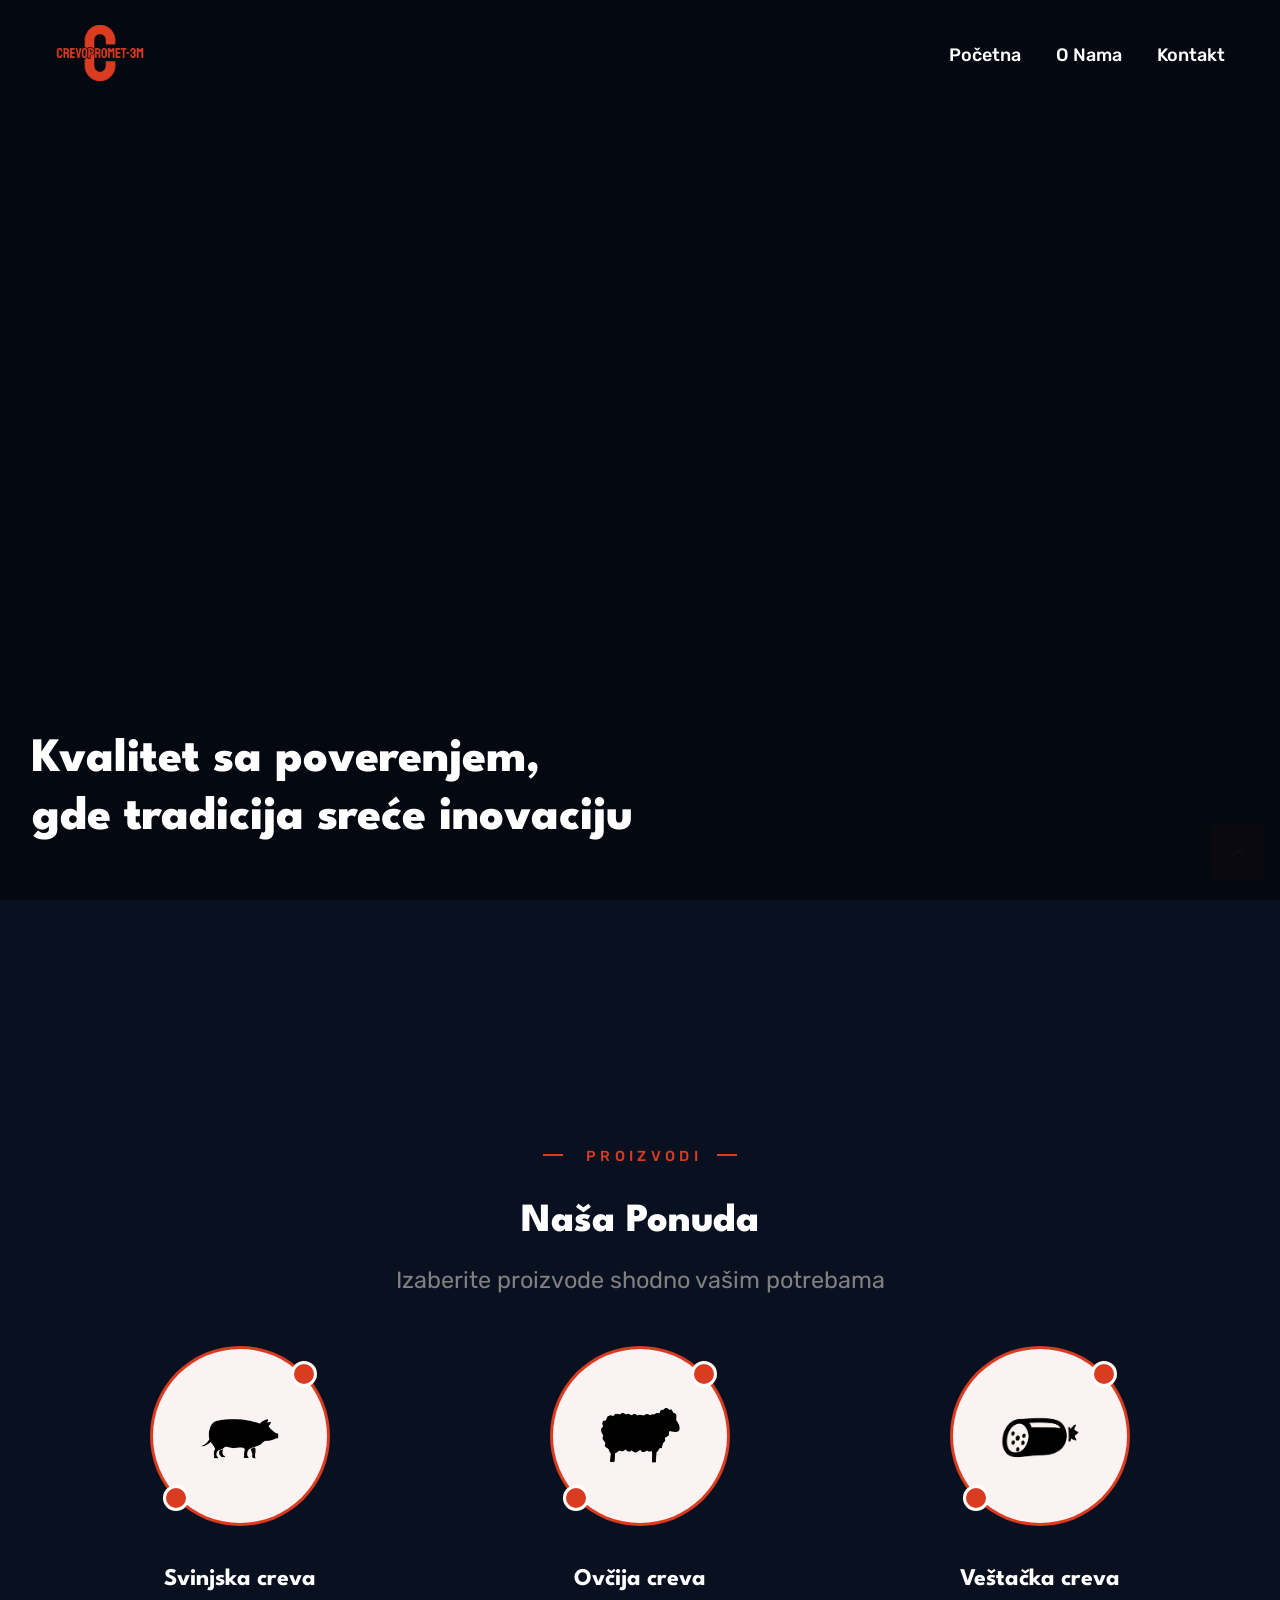
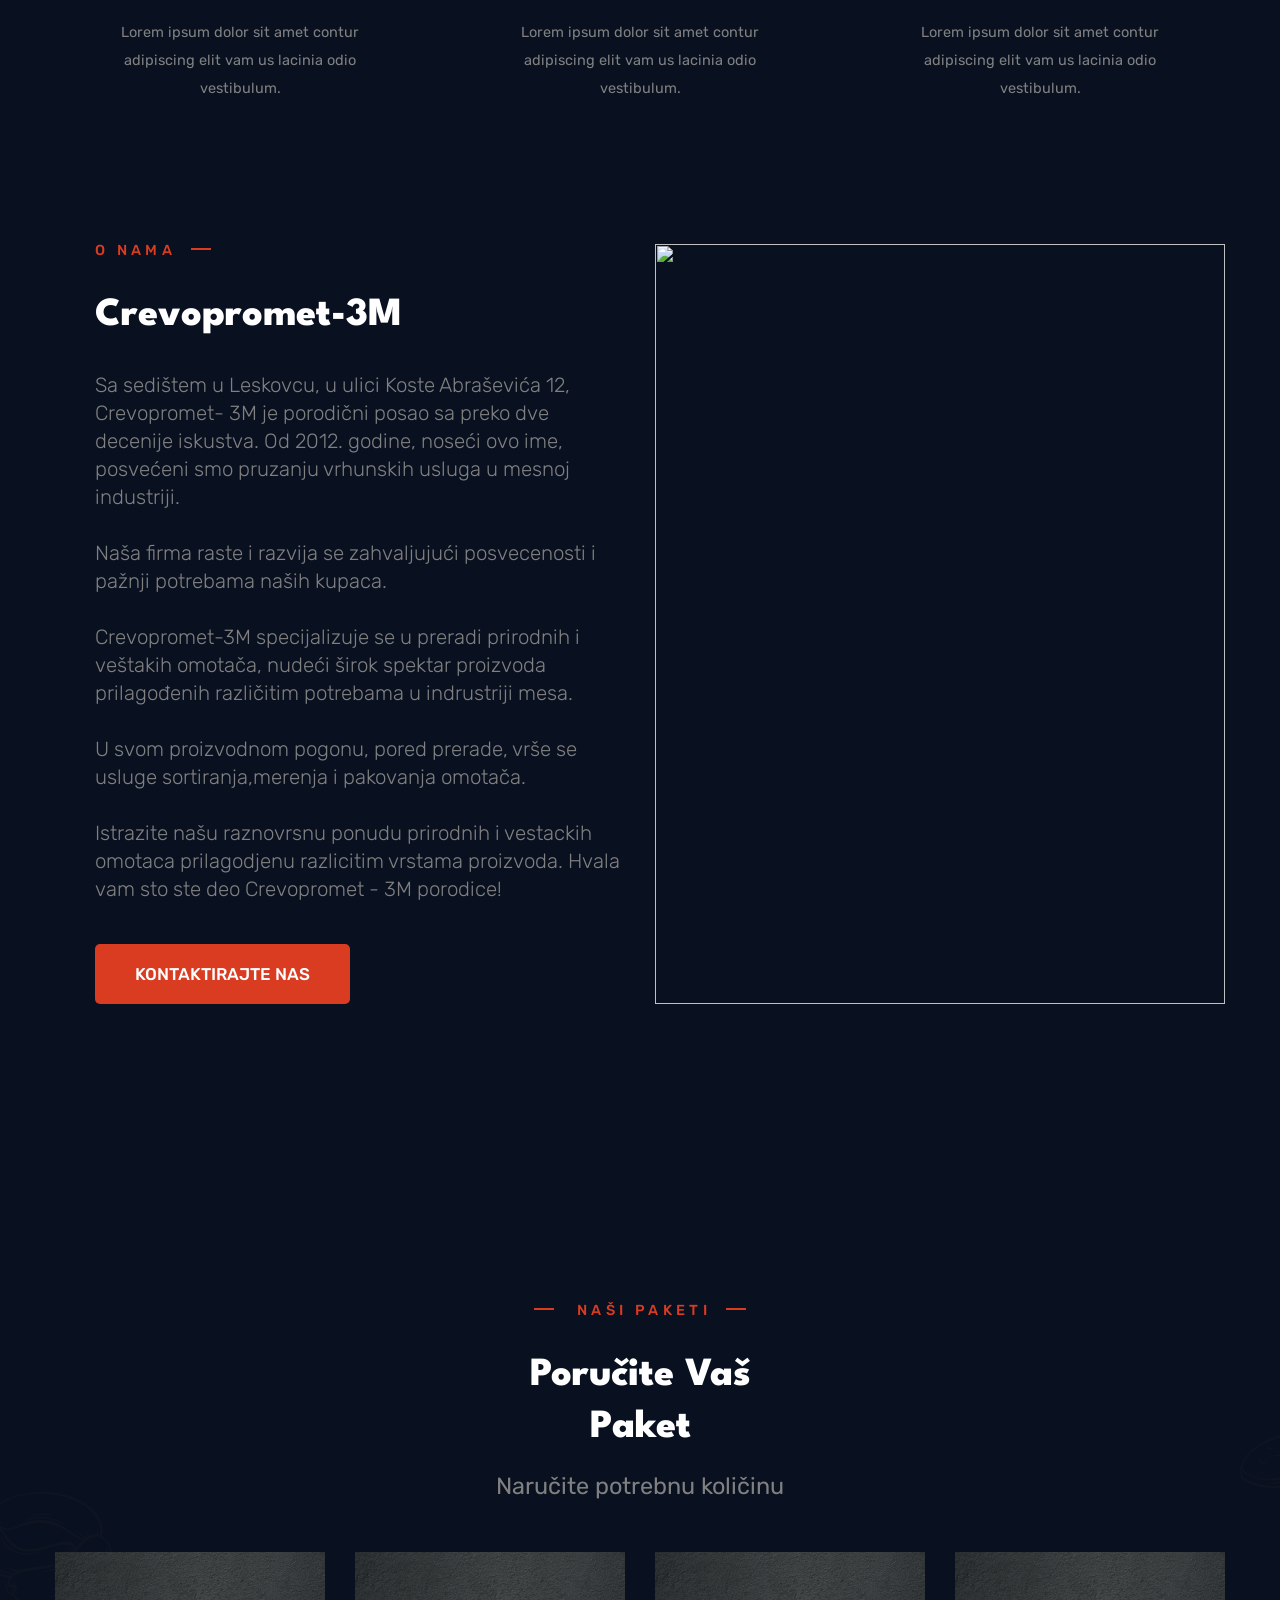
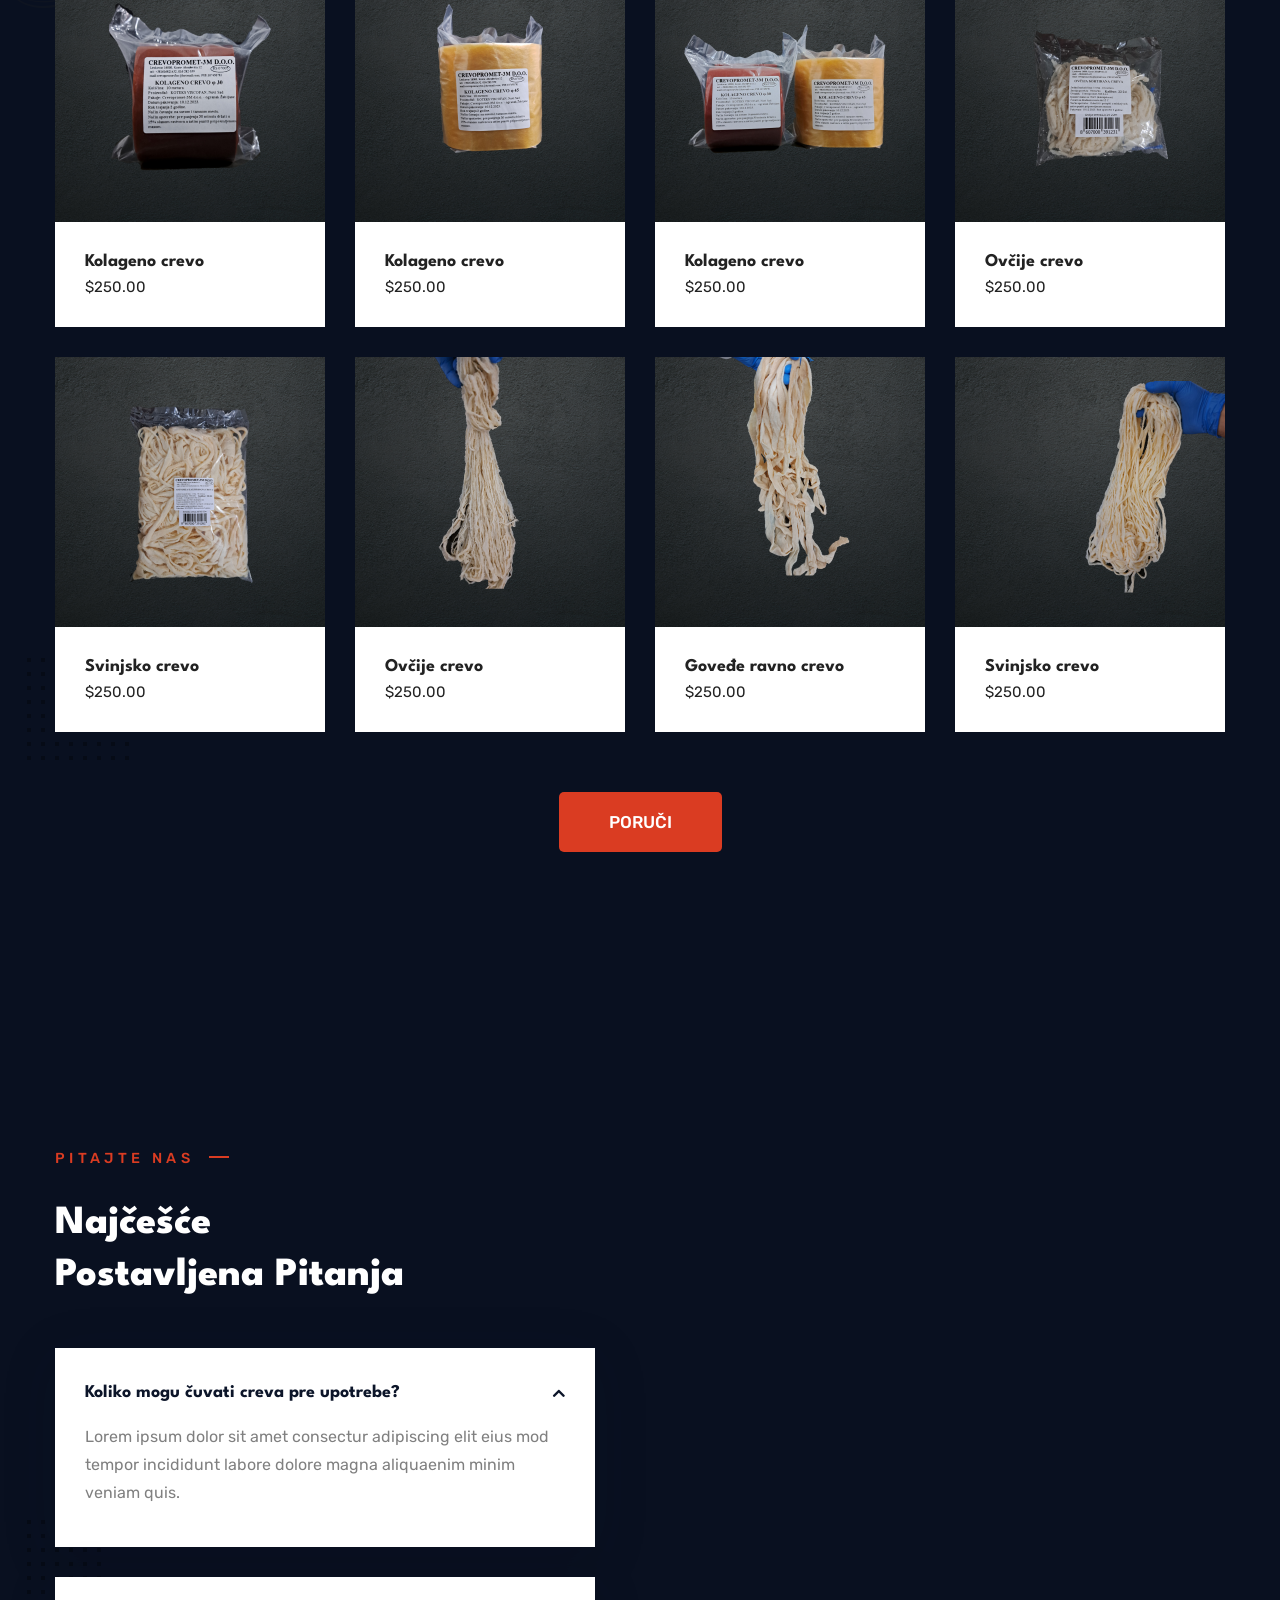
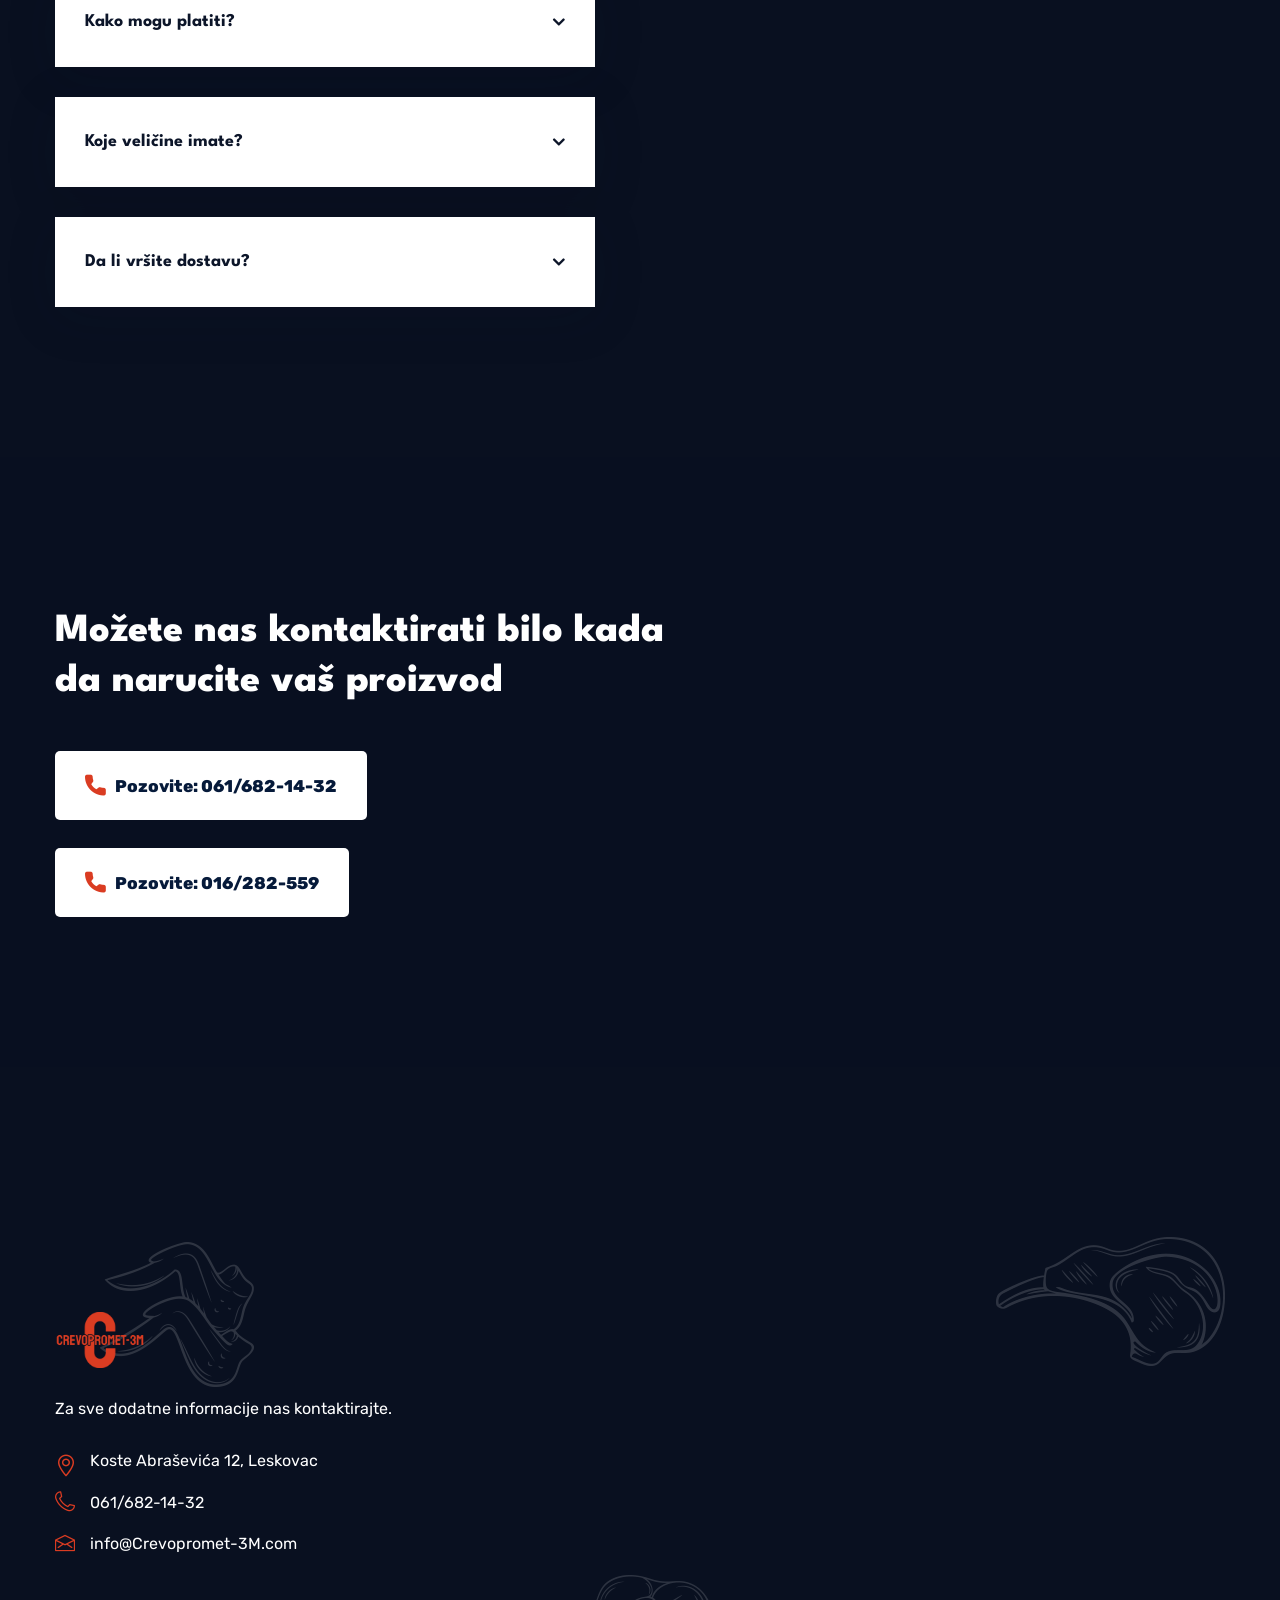
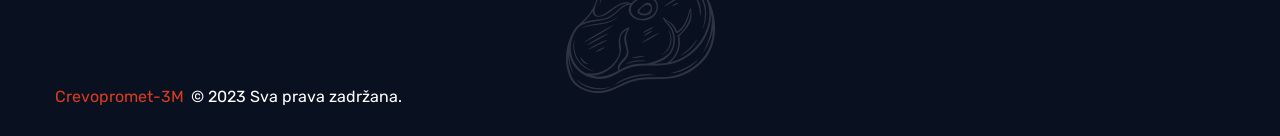
==== commit 008c9d77: "v1.5" ====
--- a/index.html
+++ b/index.html
@@ -173,7 +173,7 @@
                     <div class="auto-container1">
                         <div class="content1">
                             <div class="big-title">
-                                <h2>Kvalitetna creva, <br>ukusno meso svaki put.</h2>
+                                <h2>Kvalitet sa poverenjem, <br>gde tradicija sreće inovaciju</h2>
                             </div>
                             <h3>Discover your next great adventure.</h3>
 
@@ -268,25 +268,20 @@
                             </div>
                             <div class="inner-content">
                                 <div class="text">
-                                    <p class="p-text">Osnovani smo 2002. godine i od tada smo posvećeni pružanju
-                                        vrhunskih proizvoda našim klijentima. Sa sedištem u srcu
-                                        Leskovca, u ulici Koste Abraševića 12, naša firma je rasla i razvijala se
-                                        zahvaljujući posvećenosti, inovacijama i
-                                        pažnji prema potrebama naših kupaca.
+                                    <p class="p-text">Sa sedištem u Leskovcu, u ulici Koste Abraševića 12, Crevopromet-
+                                        3M je porodični posao sa preko dve decenije iskustva.
+                                        Od 2012. godine, noseći ovo ime, posvećeni smo pruzanju vrhunskih usluga u
+                                        mesnoj industriji.<br><br> Naša firma raste i razvija
+                                        se zahvaljujući posvecenosti i pažnji potrebama naših kupaca.
                                     </p>
-                                    <p class="p-text">Crevopromet-3M specijalizuje se u proizvodnji svinjskih, ovčijih i
-                                        veštačkih creva, nudeći širok spektar proizvoda
-                                        prilagođenih različitim potrebama stočara i industrije mesa. </p>
-                                    <p class="p-text">Da bismo vam omogućili još bolje iskustvo, nudimo brzu dostavu
-                                        putem pouzdanih kurirskih službi poput Bex-a i Aks-a. Bez
-                                        obzira gde se nalazite na teritoriji Leskovca, možete računati na to da će vaši
-                                        paketi stići na željenu adresu u
-                                        najkraćem mogućem roku.</p>
-                                    <p class="p-text">Istražite našu raznovrsnu ponudu svinjskih, ovčijih i veštačkih
-                                        creva, prilagođenu različitim vrstama i količinama
-                                        proizvoda.
-
-                                        Hvala vam što ste deo Crevopromet-3M porodice!</p>
+                                    <p class="p-text">Crevopromet-3M specijalizuje se u preradi prirodnih i veštakih
+                                        omotača, nudeći širok spektar proizvoda prilagođenih
+                                        različitim potrebama u indrustriji mesa.</p>
+                                    <p class="p-text">U svom proizvodnom pogonu, pored prerade, vrše se usluge
+                                        sortiranja,merenja i pakovanja omotača.</p>
+                                    <p class="p-text">Istrazite našu raznovrsnu ponudu prirodnih i vestackih omotaca
+                                        prilagodjenu razlicitim vrstama proizvoda.
+                                        Hvala vam sto ste deo Crevopromet - 3M porodice!</p>
                                 </div>
                                 <div class="button-box">
                                     <a class="btn-one" href="#"><span class="txt">KONTAKTIRAJTE NAS</span></a>
@@ -294,9 +289,14 @@
                             </div>
                         </div>
                     </div>
-
-                </div>
-            </div>
+                    <div class="col-xl-6">
+                        <div class="about-div">
+                            <img src="assets/images/handsome-butcher-wearing-uniform-holding-sausages-storage-room.jpg"
+                                class="img-about">
+                        </div>
+
+                    </div>
+                </div>
         </section>
         <!--End About Style1 Area-->
 
@@ -326,14 +326,15 @@
                                     <div class="single-product-item wow fadeInUp animated animated"
                                         data-wow-delay="00ms" data-wow-duration="1500ms">
                                         <div class="img-holder">
-                                            <img src="assets/images/shop/shop-1.jpg" alt="Awesome Product Image">
+                                            <img src="assets/images/products/Frame 24 (1).png"
+                                                alt="Awesome Product Image">
                                             <div class="overlay-style-one">
                                                 <div class="box">
                                                     <div class="content">
                                                         <div class="zoom-button">
                                                             <a class="lightbox-image" data-fancybox="gallery"
-                                                                href="assets/images/shop/shop-1.jpg">
-                                                                <span class="icon-magnifiying-glass"></span>
+                                                                href="assets/images/products/Frame 24 (1).png">
+
                                                             </a>
                                                         </div>
                                                     </div>
@@ -341,31 +342,40 @@
                                             </div>
                                         </div>
                                         <div class="title-holder">
-                                            <h4 class="product-title"><a href="shop-single.html">Beef Ribs</a></h4>
-                                            <div class="review-box">
-                                                <ul>
-                                                    <li><i class="fa fa-star"></i></li>
-                                                    <li><i class="fa fa-star"></i></li>
-                                                    <li><i class="fa fa-star"></i></li>
-                                                    <li><i class="fa fa-star"></i></li>
-                                                    <li><i class="fa fa-star"></i></li>
-                                                </ul>
-                                            </div>
+                                            <h4 class="product-title"><a href="shop-single.html">Kolageno crevo</a></h4>
+
                                             <div class="rate-box">
                                                 <p>$250.00</p>
                                             </div>
-                                            <div class="button-box">
-                                                <div class="cart-button">
-                                                    <a class="btn-one" href="#"><span class="txt">Add to cart</span></a>
-                                                </div>
-                                                <div class="other-button">
-                                                    <ul>
-                                                        <li><a href="#"><span class="icon-love"></span></a></li>
-                                                        <li><a href="#"><span class="icon-magnifiying-glass"></span></a>
-                                                        </li>
-                                                    </ul>
-                                                </div>
-                                            </div>
+
+                                        </div>
+                                    </div>
+                                </div>
+                                <div class="col-xl-3 col-lg-6 col-md-6 col-sm-12">
+                                    <div class="single-product-item wow fadeInUp animated animated"
+                                        data-wow-delay="00ms" data-wow-duration="1500ms">
+                                        <div class="img-holder">
+                                            <img src="assets/images/products/Frame 25.png" alt="Awesome Product Image">
+                                            <div class="overlay-style-one">
+                                                <div class="box">
+                                                    <div class="content">
+                                                        <div class="zoom-button">
+                                                            <a class="lightbox-image" data-fancybox="gallery"
+                                                                href="assets/images/products/Frame 25.png">
+
+                                                            </a>
+                                                        </div>
+                                                    </div>
+                                                </div>
+                                            </div>
+                                        </div>
+                                        <div class="title-holder">
+                                            <h4 class="product-title"><a href="shop-single.html">Kolageno crevo</a></h4>
+
+                                            <div class="rate-box">
+                                                <p>$250.00</p>
+                                            </div>
+
                                         </div>
                                     </div>
                                 </div>
@@ -375,14 +385,14 @@
                                     <div class="single-product-item wow fadeInUp animated animated"
                                         data-wow-delay="200ms" data-wow-duration="1500ms">
                                         <div class="img-holder">
-                                            <img src="assets/images/shop/shop-2.jpg" alt="Awesome Product Image">
+                                            <img src="assets/images/products/Frame 26.png" alt="Awesome Product Image">
                                             <div class="overlay-style-one">
                                                 <div class="box">
                                                     <div class="content">
                                                         <div class="zoom-button">
                                                             <a class="lightbox-image" data-fancybox="gallery"
-                                                                href="assets/images/shop/shop-2.jpg">
-                                                                <span class="icon-magnifiying-glass"></span>
+                                                                href="assets/images/products/Frame 26.png">
+
                                                             </a>
                                                         </div>
                                                     </div>
@@ -390,31 +400,12 @@
                                             </div>
                                         </div>
                                         <div class="title-holder">
-                                            <h4 class="product-title"><a href="shop-single.html">Beef Steaks</a></h4>
-                                            <div class="review-box">
-                                                <ul>
-                                                    <li><i class="fa fa-star"></i></li>
-                                                    <li><i class="fa fa-star"></i></li>
-                                                    <li><i class="fa fa-star"></i></li>
-                                                    <li><i class="fa fa-star"></i></li>
-                                                    <li><i class="fa fa-star"></i></li>
-                                                </ul>
-                                            </div>
+                                            <h4 class="product-title"><a href="shop-single.html">Kolageno crevo</a></h4>
+
                                             <div class="rate-box">
                                                 <p>$250.00</p>
                                             </div>
-                                            <div class="button-box">
-                                                <div class="cart-button">
-                                                    <a class="btn-one" href="#"><span class="txt">Add to cart</span></a>
-                                                </div>
-                                                <div class="other-button">
-                                                    <ul>
-                                                        <li><a href="#"><span class="icon-love"></span></a></li>
-                                                        <li><a href="#"><span class="icon-magnifiying-glass"></span></a>
-                                                        </li>
-                                                    </ul>
-                                                </div>
-                                            </div>
+
                                         </div>
                                     </div>
                                 </div>
@@ -424,14 +415,14 @@
                                     <div class="single-product-item wow fadeInUp animated animated"
                                         data-wow-delay="400ms" data-wow-duration="1500ms">
                                         <div class="img-holder">
-                                            <img src="assets/images/shop/shop-3.jpg" alt="Awesome Product Image">
+                                            <img src="assets/images/products/Frame 27.png" alt="Awesome Product Image">
                                             <div class="overlay-style-one">
                                                 <div class="box">
                                                     <div class="content">
                                                         <div class="zoom-button">
                                                             <a class="lightbox-image" data-fancybox="gallery"
-                                                                href="assets/images/shop/shop-3.jpg">
-                                                                <span class="icon-magnifiying-glass"></span>
+                                                                href="assets/images/products/Frame 27.png">
+
                                                             </a>
                                                         </div>
                                                     </div>
@@ -439,31 +430,12 @@
                                             </div>
                                         </div>
                                         <div class="title-holder">
-                                            <h4 class="product-title"><a href="shop-single.html">Organ Meats</a></h4>
-                                            <div class="review-box">
-                                                <ul>
-                                                    <li><i class="fa fa-star"></i></li>
-                                                    <li><i class="fa fa-star"></i></li>
-                                                    <li><i class="fa fa-star"></i></li>
-                                                    <li><i class="fa fa-star"></i></li>
-                                                    <li><i class="fa fa-star"></i></li>
-                                                </ul>
-                                            </div>
+                                            <h4 class="product-title"><a href="shop-single.html">Ovčije crevo</a></h4>
+
                                             <div class="rate-box">
                                                 <p>$250.00</p>
                                             </div>
-                                            <div class="button-box">
-                                                <div class="cart-button">
-                                                    <a class="btn-one" href="#"><span class="txt">Add to cart</span></a>
-                                                </div>
-                                                <div class="other-button">
-                                                    <ul>
-                                                        <li><a href="#"><span class="icon-love"></span></a></li>
-                                                        <li><a href="#"><span class="icon-magnifiying-glass"></span></a>
-                                                        </li>
-                                                    </ul>
-                                                </div>
-                                            </div>
+
                                         </div>
                                     </div>
                                 </div>
@@ -473,14 +445,14 @@
                                     <div class="single-product-item wow fadeInUp animated animated"
                                         data-wow-delay="600ms" data-wow-duration="1500ms">
                                         <div class="img-holder">
-                                            <img src="assets/images/shop/shop-4.jpg" alt="Awesome Product Image">
+                                            <img src="assets/images/products/Frame 28.png" alt="Awesome Product Image">
                                             <div class="overlay-style-one">
                                                 <div class="box">
                                                     <div class="content">
                                                         <div class="zoom-button">
                                                             <a class="lightbox-image" data-fancybox="gallery"
-                                                                href="assets/images/shop/shop-4.jpg">
-                                                                <span class="icon-magnifiying-glass"></span>
+                                                                href="assets/images/products/Frame 28.png">
+
                                                             </a>
                                                         </div>
                                                     </div>
@@ -488,31 +460,98 @@
                                             </div>
                                         </div>
                                         <div class="title-holder">
-                                            <h4 class="product-title"><a href="shop-single.html">Mutton Curry</a></h4>
-                                            <div class="review-box">
-                                                <ul>
-                                                    <li><i class="fa fa-star"></i></li>
-                                                    <li><i class="fa fa-star"></i></li>
-                                                    <li><i class="fa fa-star"></i></li>
-                                                    <li><i class="fa fa-star"></i></li>
-                                                    <li><i class="fa fa-star"></i></li>
-                                                </ul>
-                                            </div>
+                                            <h4 class="product-title"><a href="shop-single.html">Svinjsko crevo</a></h4>
+
                                             <div class="rate-box">
                                                 <p>$250.00</p>
                                             </div>
-                                            <div class="button-box">
-                                                <div class="cart-button">
-                                                    <a class="btn-one" href="#"><span class="txt">Add to cart</span></a>
-                                                </div>
-                                                <div class="other-button">
-                                                    <ul>
-                                                        <li><a href="#"><span class="icon-love"></span></a></li>
-                                                        <li><a href="#"><span class="icon-magnifiying-glass"></span></a>
-                                                        </li>
-                                                    </ul>
-                                                </div>
-                                            </div>
+
+                                        </div>
+                                    </div>
+                                </div>
+                                <div class="col-xl-3 col-lg-6 col-md-6 col-sm-12">
+                                    <div class="single-product-item wow fadeInUp animated animated"
+                                        data-wow-delay="600ms" data-wow-duration="1500ms">
+                                        <div class="img-holder">
+                                            <img src="assets/images/products/Frame 29.png" alt="Awesome Product Image">
+                                            <div class="overlay-style-one">
+                                                <div class="box">
+                                                    <div class="content">
+                                                        <div class="zoom-button">
+                                                            <a class="lightbox-image" data-fancybox="gallery"
+                                                                href="assets/images/products/Frame 29.png">
+
+                                                            </a>
+                                                        </div>
+                                                    </div>
+                                                </div>
+                                            </div>
+                                        </div>
+                                        <div class="title-holder">
+                                            <h4 class="product-title"><a href="shop-single.html">Ovčije crevo</a>
+                                            </h4>
+
+                                            <div class="rate-box">
+                                                <p>$250.00</p>
+                                            </div>
+
+                                        </div>
+                                    </div>
+                                </div>
+                                <div class="col-xl-3 col-lg-6 col-md-6 col-sm-12">
+                                    <div class="single-product-item wow fadeInUp animated animated"
+                                        data-wow-delay="600ms" data-wow-duration="1500ms">
+                                        <div class="img-holder">
+                                            <img src="assets/images/products/Frame 30.png" alt="Awesome Product Image">
+                                            <div class="overlay-style-one">
+                                                <div class="box">
+                                                    <div class="content">
+                                                        <div class="zoom-button">
+                                                            <a class="lightbox-image" data-fancybox="gallery"
+                                                                href="assets/images/products/Frame 30.png">
+
+                                                            </a>
+                                                        </div>
+                                                    </div>
+                                                </div>
+                                            </div>
+                                        </div>
+                                        <div class="title-holder">
+                                            <h4 class="product-title"><a href="shop-single.html">Goveđe ravno crevo</a>
+                                            </h4>
+
+                                            <div class="rate-box">
+                                                <p>$250.00</p>
+                                            </div>
+
+                                        </div>
+                                    </div>
+                                </div>
+                                <div class="col-xl-3 col-lg-6 col-md-6 col-sm-12">
+                                    <div class="single-product-item wow fadeInUp animated animated"
+                                        data-wow-delay="600ms" data-wow-duration="1500ms">
+                                        <div class="img-holder">
+                                            <img src="assets/images/products/Frame 31.png" alt="Awesome Product Image">
+                                            <div class="overlay-style-one">
+                                                <div class="box">
+                                                    <div class="content">
+                                                        <div class="zoom-button">
+                                                            <a class="lightbox-image" data-fancybox="gallery"
+                                                                href="assets/images/products/Frame 31.png">
+
+                                                            </a>
+                                                        </div>
+                                                    </div>
+                                                </div>
+                                            </div>
+                                        </div>
+                                        <div class="title-holder">
+                                            <h4 class="product-title"><a href="shop-single.html">Svinjsko crevo</a></h4>
+
+                                            <div class="rate-box">
+                                                <p>$250.00</p>
+                                            </div>
+
                                         </div>
                                     </div>
                                 </div>
@@ -628,16 +667,18 @@
                     <div class="title-box">
                         <h2>Možete nas kontaktirati bilo kada<br> da narucite vaš proizvod</h2>
                     </div><br>
-                    <div class="button-box">
-                        <a class="btn-one" href="tel:+381616821432"><span
-                                class="flaticon-phone-call-1 icon_phn txt"></span><span class="txt">Pozovite:
-                                061/682-14-32</span></a>
-                    </div><br>
-
-                    <div class="button-box">
-                        <a class="btn-one" href="tel:016282559"><span
-                                class="flaticon-phone-call-1 icon_phn txt"></span><span class="txt">Pozovite:
-                                016/282-559</span></a>
+                    <div>
+                        <div class="button-box">
+                            <a class="btn-one" href="tel:+381616821432"><span
+                                    class="flaticon-phone-call-1 icon_phn txt"></span><span class="txt">Pozovite:
+                                    061/682-14-32</span></a>
+                        </div><br>
+
+                        <div class="button-box">
+                            <a class="btn-one" href="tel:016282559"><span
+                                    class="flaticon-phone-call-1 icon_phn txt"></span><span class="txt">Pozovite:
+                                    016/282-559</span></a>
+                        </div>
                     </div>
                 </div>
             </div>
--- a/assets/css/style.css
+++ b/assets/css/style.css
@@ -1025,7 +1025,7 @@
   left: 0;
   width: 100%;
   height: 100%;
-  background: rgba(218, 60, 34, 0.8);
+
   transition-delay: 0.1s;
   transition-timing-function: ease-in-out;
   transition-duration: 0.7s;
@@ -1717,7 +1717,8 @@
   margin: 0 0 22px;
 }
 .p-text {
-  font-size: 23.48px;
+  font-size: 20.48px;
+  font-weight: 100;
 }
 
 .single-features-style1 .title-holder p {
@@ -2243,6 +2244,15 @@
   padding: 150px 0px 150px;
   z-index: 1;
 }
+.img-about {
+  width: 100%;
+  height: 100%;
+  background-size: contain;
+}
+.about-div {
+  width: 100%;
+  height: 100%;
+}
 
 .slogan-area:before {
   position: absolute;
@@ -2259,8 +2269,8 @@
   position: relative;
   display: flex;
   justify-content: space-between;
-  align-items: center;
-  flex-direction: row;
+  align-items: start;
+  flex-direction: column;
   flex-wrap: wrap;
 }
 
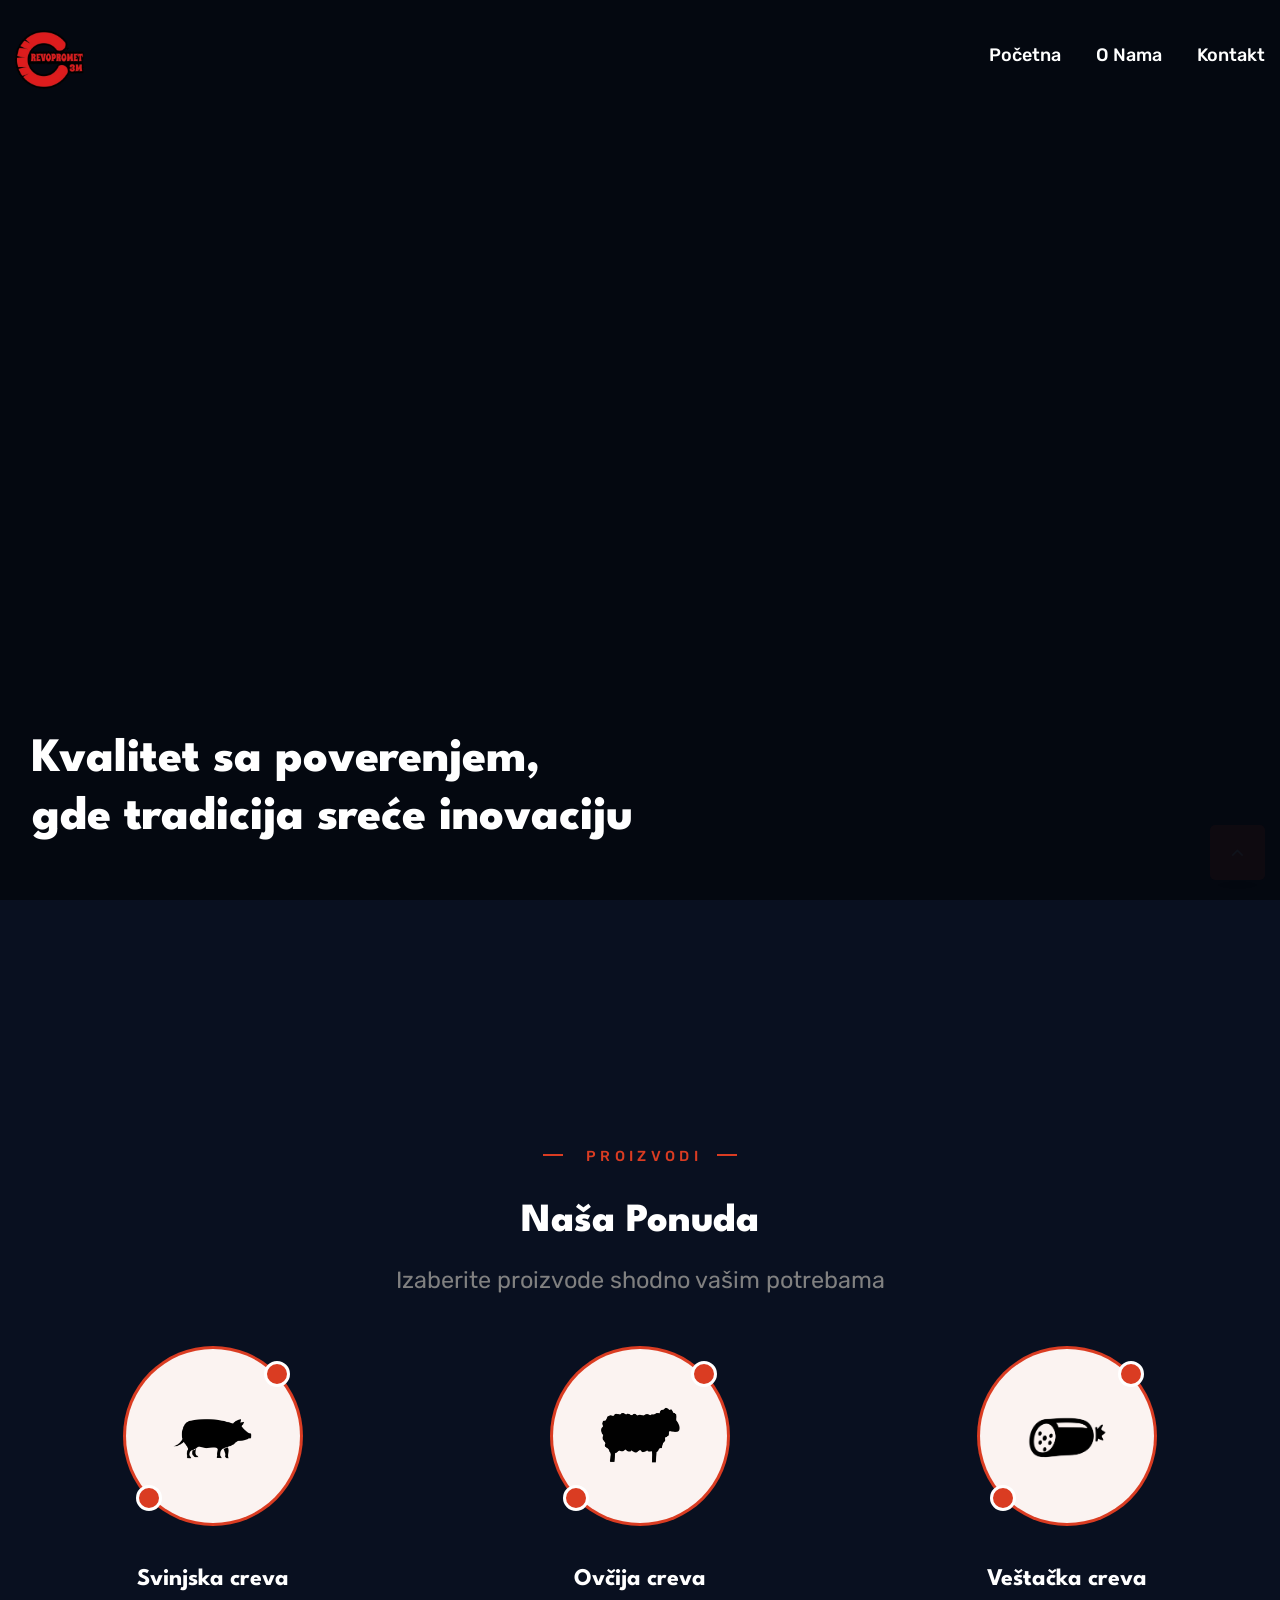
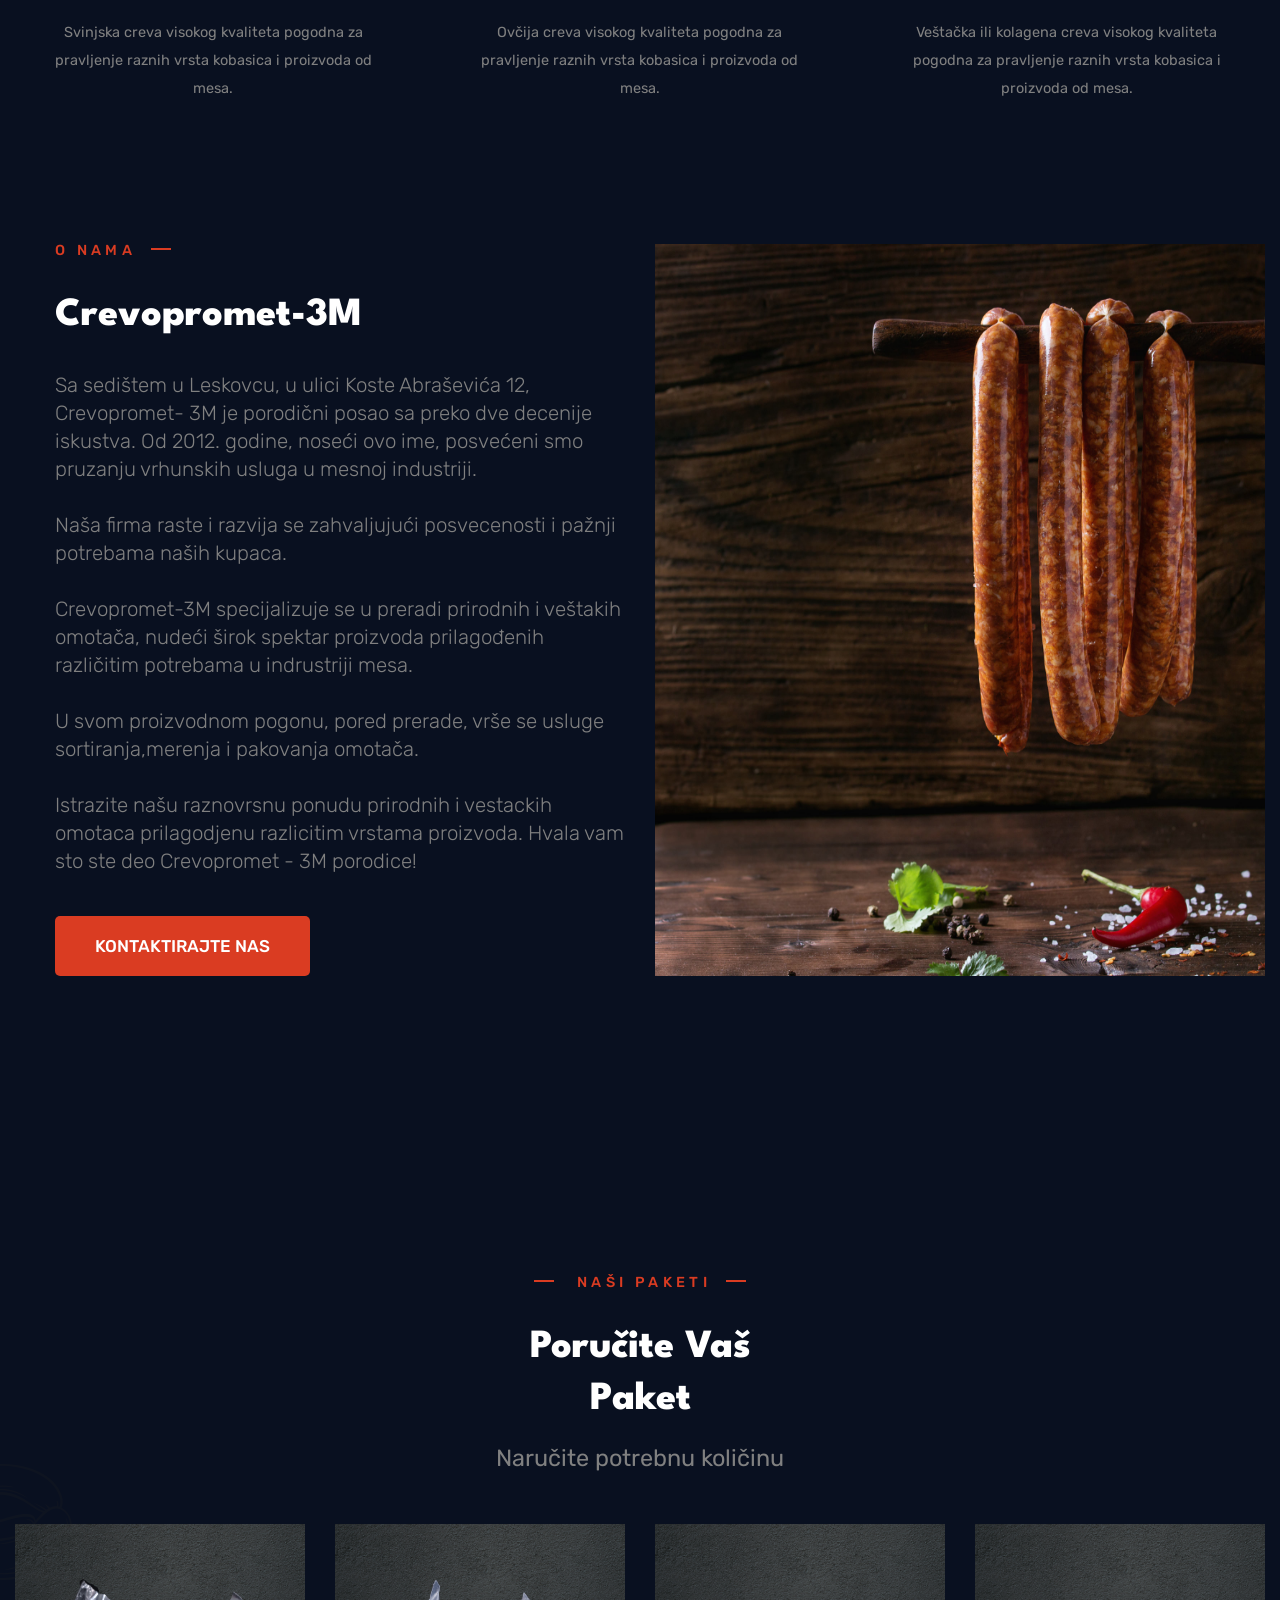
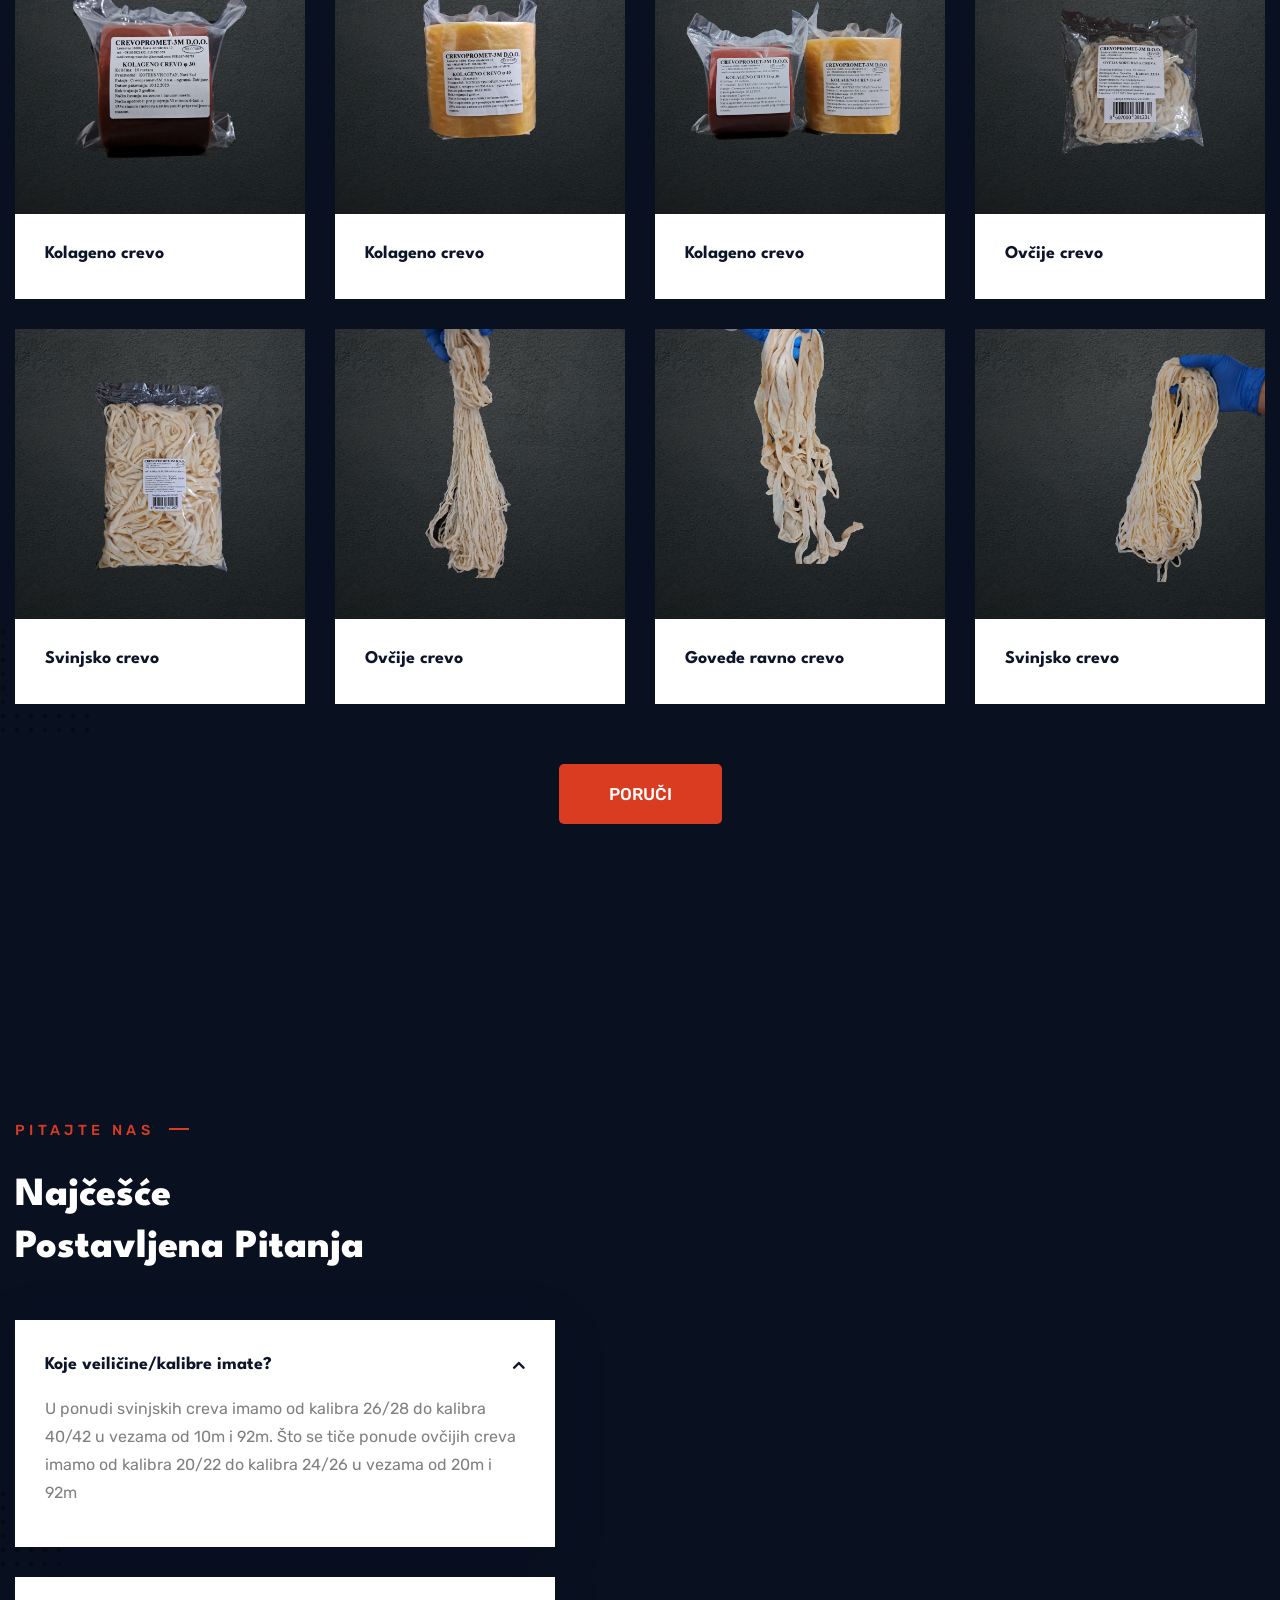
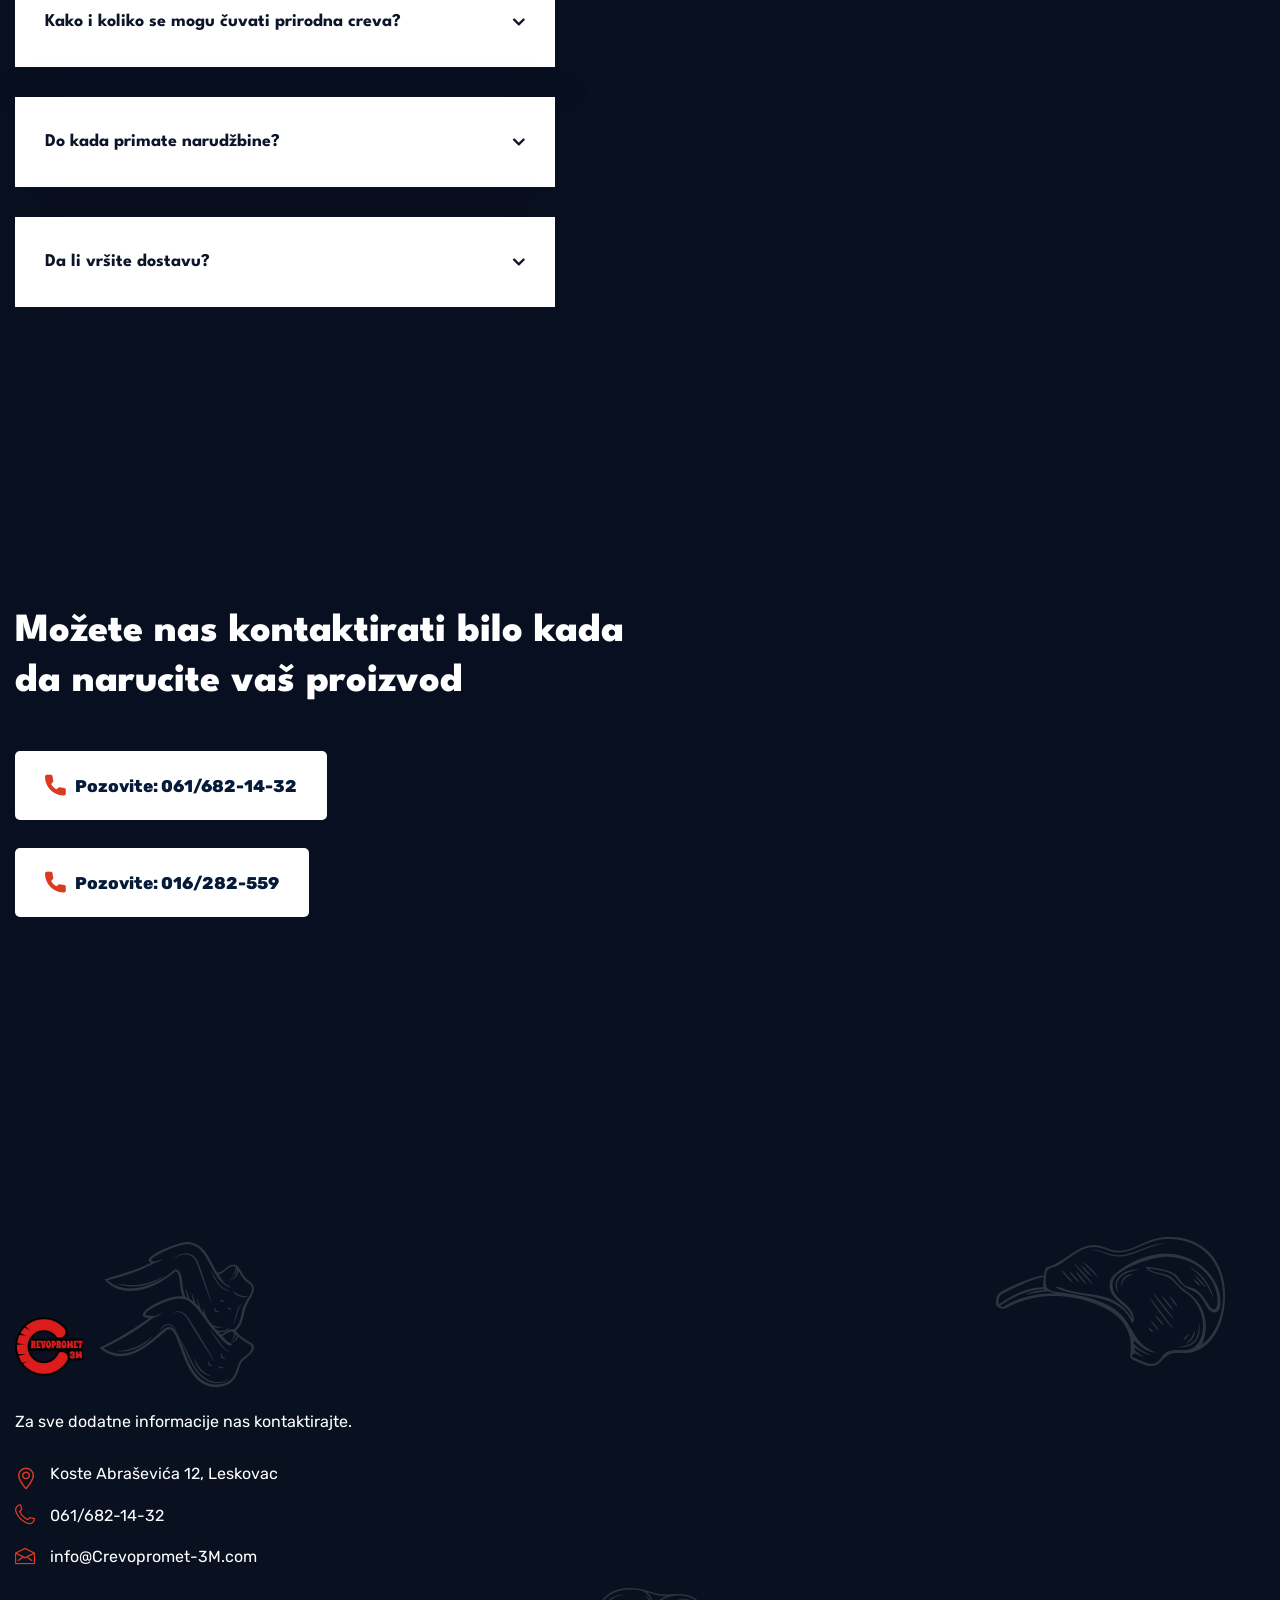
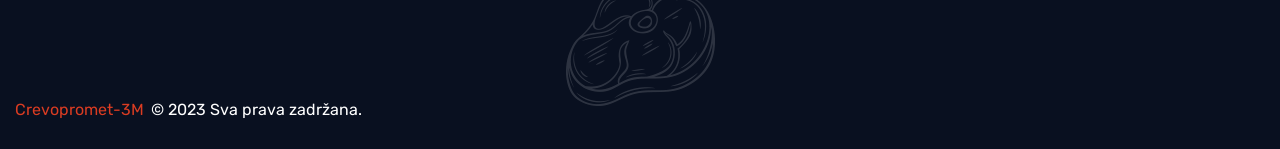
==== commit 5a388fec: "v2.1" ====
--- a/index.html
+++ b/index.html
@@ -76,8 +76,8 @@
                         <div class="header-left clearfix pull-left">
                             <div class="logo">
                                 <a href="index.html"><img class="logo-img"
-                                        src="assets/images/crevopromet-3m-high-resolution-logo-transparent.png"
-                                        alt="Awesome Logo" title=""></a>
+                                        src="assets/images/image_6483441__2_-removebg-preview.png" alt="Awesome Logo"
+                                        title=""></a>
                             </div>
                         </div>
                         <div class="header-middle clearfix pull-left">
@@ -122,8 +122,7 @@
                         <!--Logo-->
                         <div class="logo float-left">
                             <a href="index.html" class="logo-img img-responsive"><img
-                                    src="assets/images/crevopromet-3m-high-resolution-logo-transparent.png" alt=""
-                                    title=""></a>
+                                    src="assets/images/image_6483441__2_-removebg-preview.png" alt="" title=""></a>
                         </div>
                         <!--Right Col-->
                         <div class="right-col float-right">
@@ -144,8 +143,7 @@
 
                 <nav class="menu-box">
                     <div class="nav-logo"><a href="index.html"><img
-                                src="assets/images/crevopromet-3m-high-resolution-logo-transparent.png" alt=""
-                                title=""></a></div>
+                                src="assets/images/image_6483441__2_-removebg-preview.png" alt="" title=""></a></div>
                     <div class="menu-outer">
                         <!--Here Menu Will Come Automatically Via Javascript / Same Menu as in Header-->
                     </div>
@@ -208,7 +206,8 @@
                             </div>
                             <div class="title-holder">
                                 <h3>Svinjska creva</h3>
-                                <p>Lorem ipsum dolor sit amet contur adipiscing elit vam us lacinia odio vestibulum.</p>
+                                <p>Svinjska creva visokog kvaliteta pogodna za pravljenje raznih vrsta kobasica i
+                                    proizvoda od mesa.</p>
                             </div>
                         </div>
                     </div>
@@ -224,7 +223,8 @@
                             </div>
                             <div class="title-holder">
                                 <h3>Ovčija creva</h3>
-                                <p>Lorem ipsum dolor sit amet contur adipiscing elit vam us lacinia odio vestibulum.</p>
+                                <p>Ovčija creva visokog kvaliteta pogodna za pravljenje raznih vrsta kobasica i
+                                    proizvoda od mesa.</p>
                             </div>
                         </div>
                     </div>
@@ -240,7 +240,8 @@
                             </div>
                             <div class="title-holder">
                                 <h3>Veštačka creva</h3>
-                                <p>Lorem ipsum dolor sit amet contur adipiscing elit vam us lacinia odio vestibulum.</p>
+                                <p>Veštačka ili kolagena creva visokog kvaliteta pogodna za pravljenje raznih vrsta
+                                    kobasica i proizvoda od mesa.</p>
                             </div>
                         </div>
                     </div>
@@ -291,8 +292,7 @@
                     </div>
                     <div class="col-xl-6">
                         <div class="about-div">
-                            <img src="assets/images/handsome-butcher-wearing-uniform-holding-sausages-storage-room.jpg"
-                                class="img-about">
+                            <img src="assets/images/donja slika.jpg" class="img-about">
                         </div>
 
                     </div>
@@ -342,10 +342,10 @@
                                             </div>
                                         </div>
                                         <div class="title-holder">
-                                            <h4 class="product-title"><a href="shop-single.html">Kolageno crevo</a></h4>
+                                            <h4 class="product-title">Kolageno crevo</h4>
 
                                             <div class="rate-box">
-                                                <p>$250.00</p>
+                                                <p> </p>
                                             </div>
 
                                         </div>
@@ -370,10 +370,10 @@
                                             </div>
                                         </div>
                                         <div class="title-holder">
-                                            <h4 class="product-title"><a href="shop-single.html">Kolageno crevo</a></h4>
+                                            <h4 class="product-title">Kolageno crevo</h4>
 
                                             <div class="rate-box">
-                                                <p>$250.00</p>
+                                                <p> </p>
                                             </div>
 
                                         </div>
@@ -400,10 +400,10 @@
                                             </div>
                                         </div>
                                         <div class="title-holder">
-                                            <h4 class="product-title"><a href="shop-single.html">Kolageno crevo</a></h4>
+                                            <h4 class="product-title">Kolageno crevo</h4>
 
                                             <div class="rate-box">
-                                                <p>$250.00</p>
+                                                <p> </p>
                                             </div>
 
                                         </div>
@@ -430,10 +430,10 @@
                                             </div>
                                         </div>
                                         <div class="title-holder">
-                                            <h4 class="product-title"><a href="shop-single.html">Ovčije crevo</a></h4>
+                                            <h4 class="product-title">Ovčije crevo</h4>
 
                                             <div class="rate-box">
-                                                <p>$250.00</p>
+                                                <p> </p>
                                             </div>
 
                                         </div>
@@ -460,10 +460,10 @@
                                             </div>
                                         </div>
                                         <div class="title-holder">
-                                            <h4 class="product-title"><a href="shop-single.html">Svinjsko crevo</a></h4>
+                                            <h4 class="product-title">Svinjsko crevo</h4>
 
                                             <div class="rate-box">
-                                                <p>$250.00</p>
+                                                <p> </p>
                                             </div>
 
                                         </div>
@@ -488,11 +488,11 @@
                                             </div>
                                         </div>
                                         <div class="title-holder">
-                                            <h4 class="product-title"><a href="shop-single.html">Ovčije crevo</a>
+                                            <h4 class="product-title">Ovčije crevo
                                             </h4>
 
                                             <div class="rate-box">
-                                                <p>$250.00</p>
+                                                <p> </p>
                                             </div>
 
                                         </div>
@@ -517,11 +517,11 @@
                                             </div>
                                         </div>
                                         <div class="title-holder">
-                                            <h4 class="product-title"><a href="shop-single.html">Goveđe ravno crevo</a>
+                                            <h4 class="product-title">Goveđe ravno crevo
                                             </h4>
 
                                             <div class="rate-box">
-                                                <p>$250.00</p>
+                                                <p> </p>
                                             </div>
 
                                         </div>
@@ -546,10 +546,10 @@
                                             </div>
                                         </div>
                                         <div class="title-holder">
-                                            <h4 class="product-title"><a href="shop-single.html">Svinjsko crevo</a></h4>
+                                            <h4 class="product-title">Svinjsko crevo</h4>
 
                                             <div class="rate-box">
-                                                <p>$250.00</p>
+                                                <p> </p>
                                             </div>
 
                                         </div>
@@ -592,31 +592,34 @@
                                 <!--Start single accordion box-->
                                 <div class="accordion accordion-block">
                                     <div class="accord-btn active">
-                                        <h4>Koliko mogu čuvati creva pre upotrebe?</h4>
+                                        <h4>Koje veiličine/kalibre imate?</h4>
                                     </div>
                                     <div class="accord-content collapsed">
-                                        <p>Lorem ipsum dolor sit amet consectur adipiscing elit eius mod tempor
-                                            incididunt labore dolore magna aliquaenim minim veniam quis.</p>
+                                        <p>U ponudi svinjskih creva imamo od kalibra 26/28 do kalibra 40/42 u vezama od
+                                            10m i 92m.
+                                            Što se tiče ponude ovčijih creva imamo od kalibra 20/22 do kalibra 24/26 u
+                                            vezama od 20m i 92m</p>
                                     </div>
                                 </div>
                                 <!--End single accordion box-->
                                 <!--Start single accordion box-->
                                 <div class="accordion accordion-block">
                                     <div class="accord-btn">
-                                        <h4>Kako mogu platiti?</h4>
+                                        <h4>Kako i koliko se mogu čuvati prirodna creva?</h4>
                                     </div>
                                     <div class="accord-content">
-                                        <p>Lorem ipsum dolor sit amet consectur adipiscing elit eius mod tempor
-                                            incididunt labore dolore magna aliquaenim minim veniam quis.</p>
+                                        <p>Prirodna creva se čuvaju na niskim temperaturama, dobro usoljena kuhinjskom
+                                            soli NaCl. Tako spakovana mogu se čuvati do
+                                            sledećeg korišćenja.Važno je napomenuti da prirodna creva imaju svojstveni
+                                            miris.</p>
                                     </div>
                                 </div>
                                 <div class="accordion accordion-block">
                                     <div class="accord-btn">
-                                        <h4>Koje veličine imate?</h4>
+                                        <h4>Do kada primate narudžbine?</h4>
                                     </div>
                                     <div class="accord-content">
-                                        <p>Lorem ipsum dolor sit amet consectur adipiscing elit eius mod tempor
-                                            incididunt labore dolore magna aliquaenim minim veniam quis.</p>
+                                        <p>Narudžbine primamo od ponedeljka do subote do 15h.</p>
                                     </div>
                                 </div>
                                 <!--End single accordion box-->
@@ -626,8 +629,7 @@
                                         <h4>Da li vršite dostavu?</h4>
                                     </div>
                                     <div class="accord-content">
-                                        <p>Lorem ipsum dolor sit amet consectur adipiscing elit eius mod tempor
-                                            incididunt labore dolore magna aliquaenim minim veniam quis.</p>
+                                        <p>Dostavu vršimo na teritoriji Srbije.</p>
                                     </div>
                                 </div>
                                 <!--End single accordion box-->
@@ -780,7 +782,7 @@
                                 <div class="our-company-info">
                                     <div class="footer-logo">
                                         <a href="index.html"><img class="logo-img"
-                                                src="assets/images/crevopromet-3m-high-resolution-logo-transparent.png"
+                                                src="assets/images/image_6483441__2_-removebg-preview.png"
                                                 alt="Awesome Footer Logo" title="Logo"></a>
                                     </div>
                                     <div class="text-box">
--- a/assets/css/style.css
+++ b/assets/css/style.css
@@ -76,7 +76,7 @@
   height: 100%;
 }
 .logo-img {
-  width: 90px;
+  width: 69px;
 }
 
 body {
@@ -143,7 +143,7 @@
 
 @media (min-width: 1200px) {
   .container {
-    max-width: 1200px;
+    max-width: 1400px;
   }
 }
 
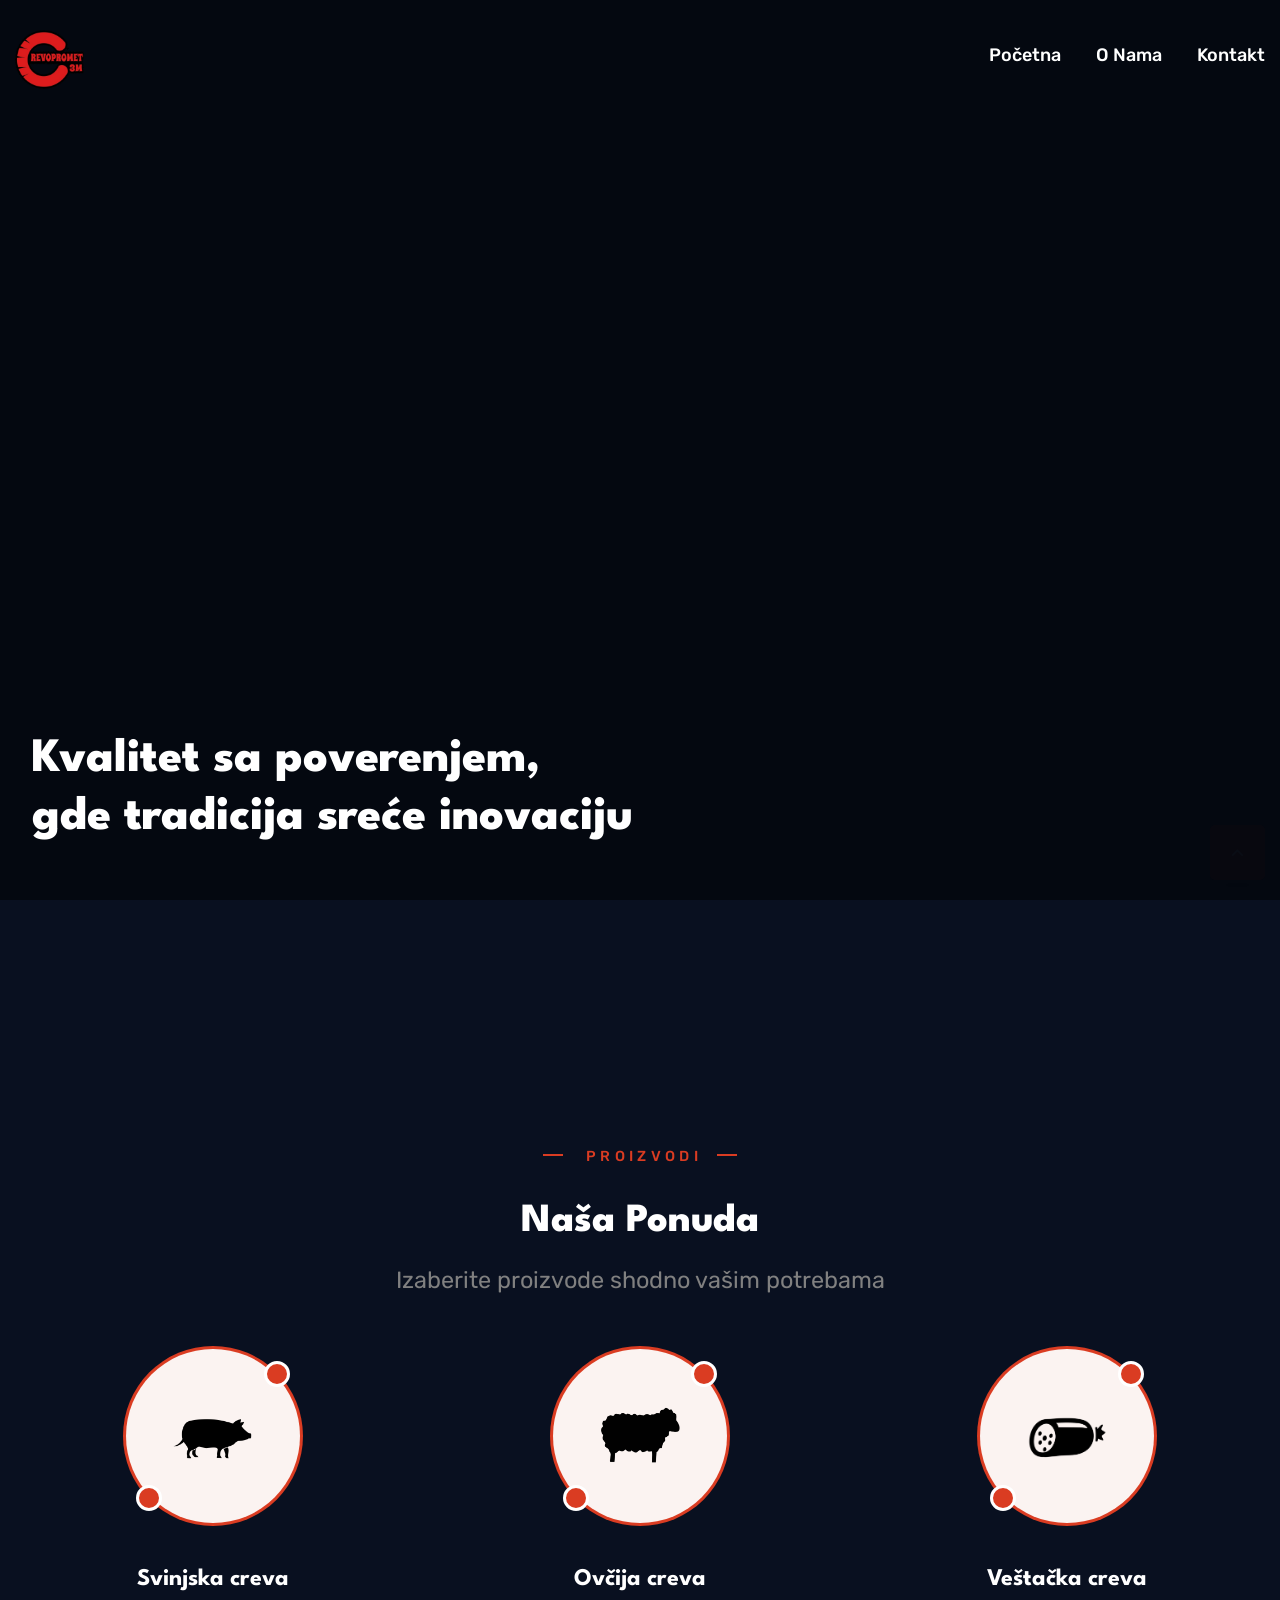
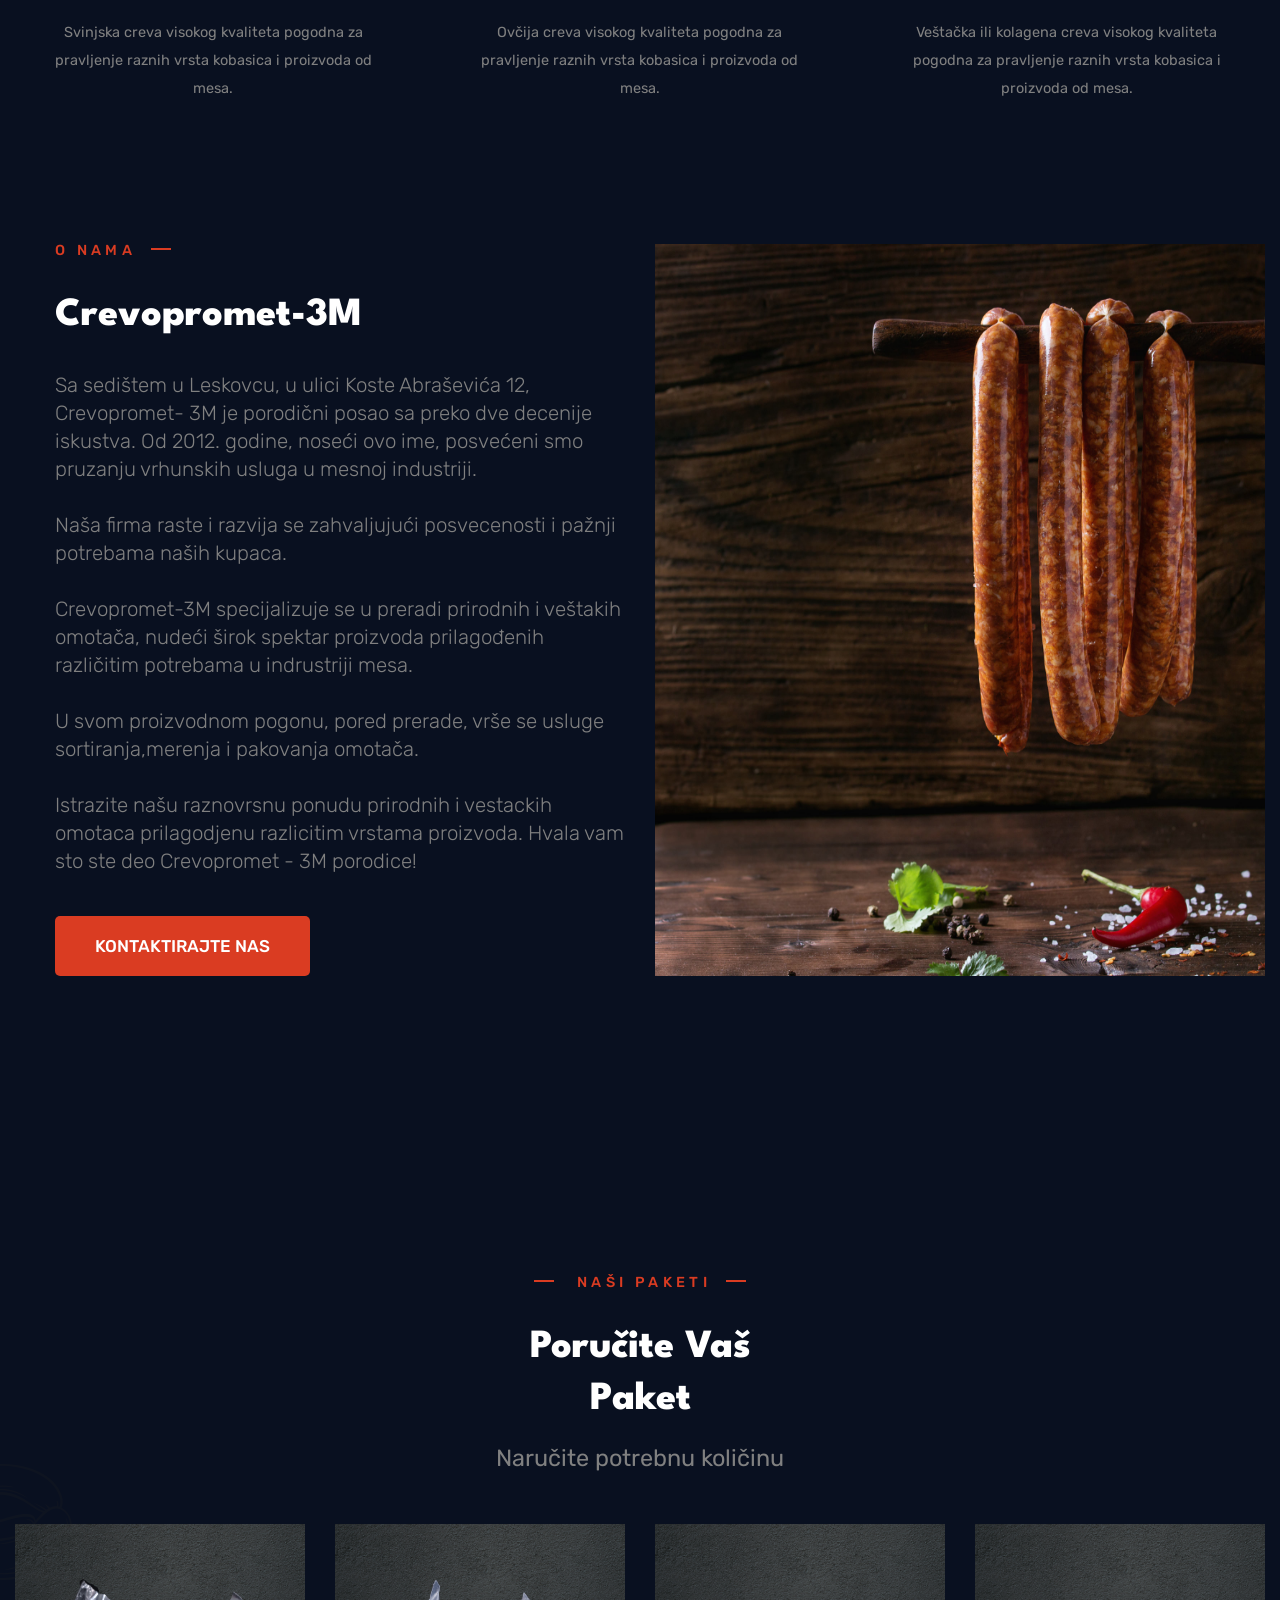
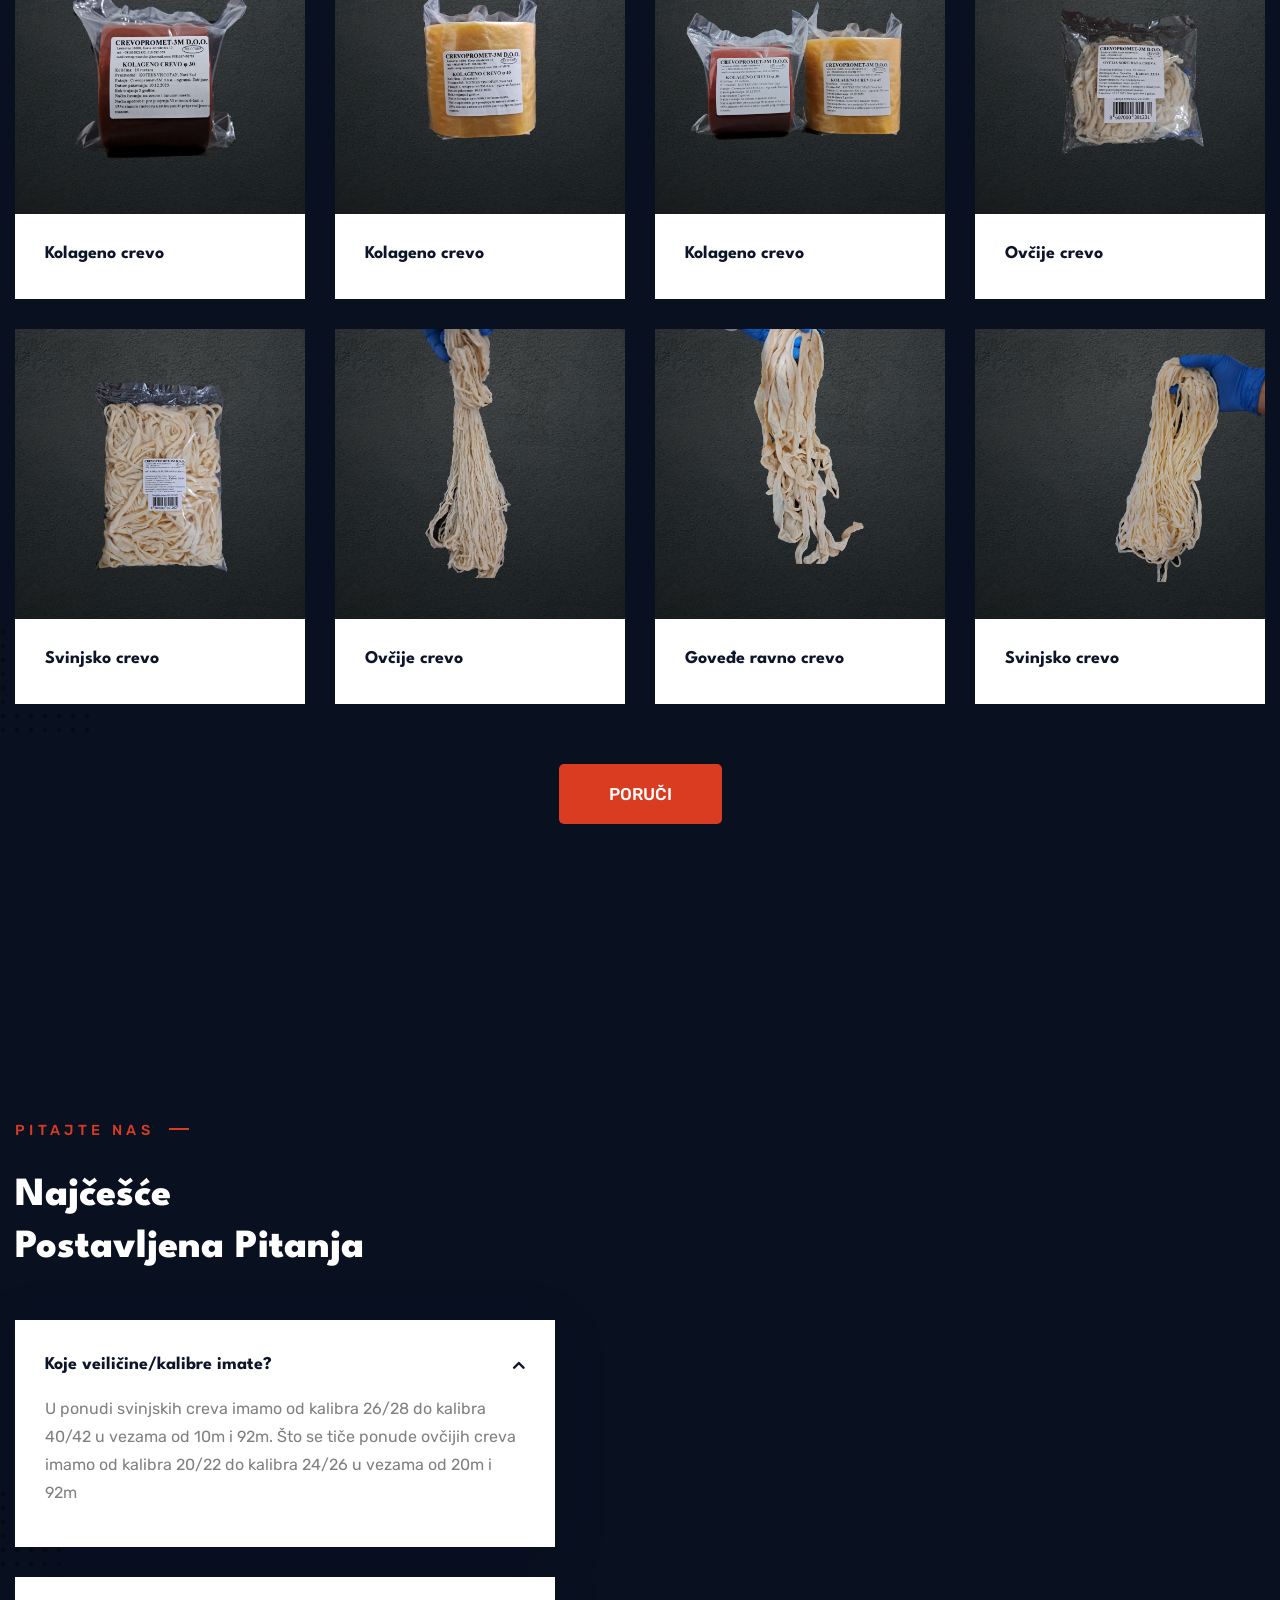
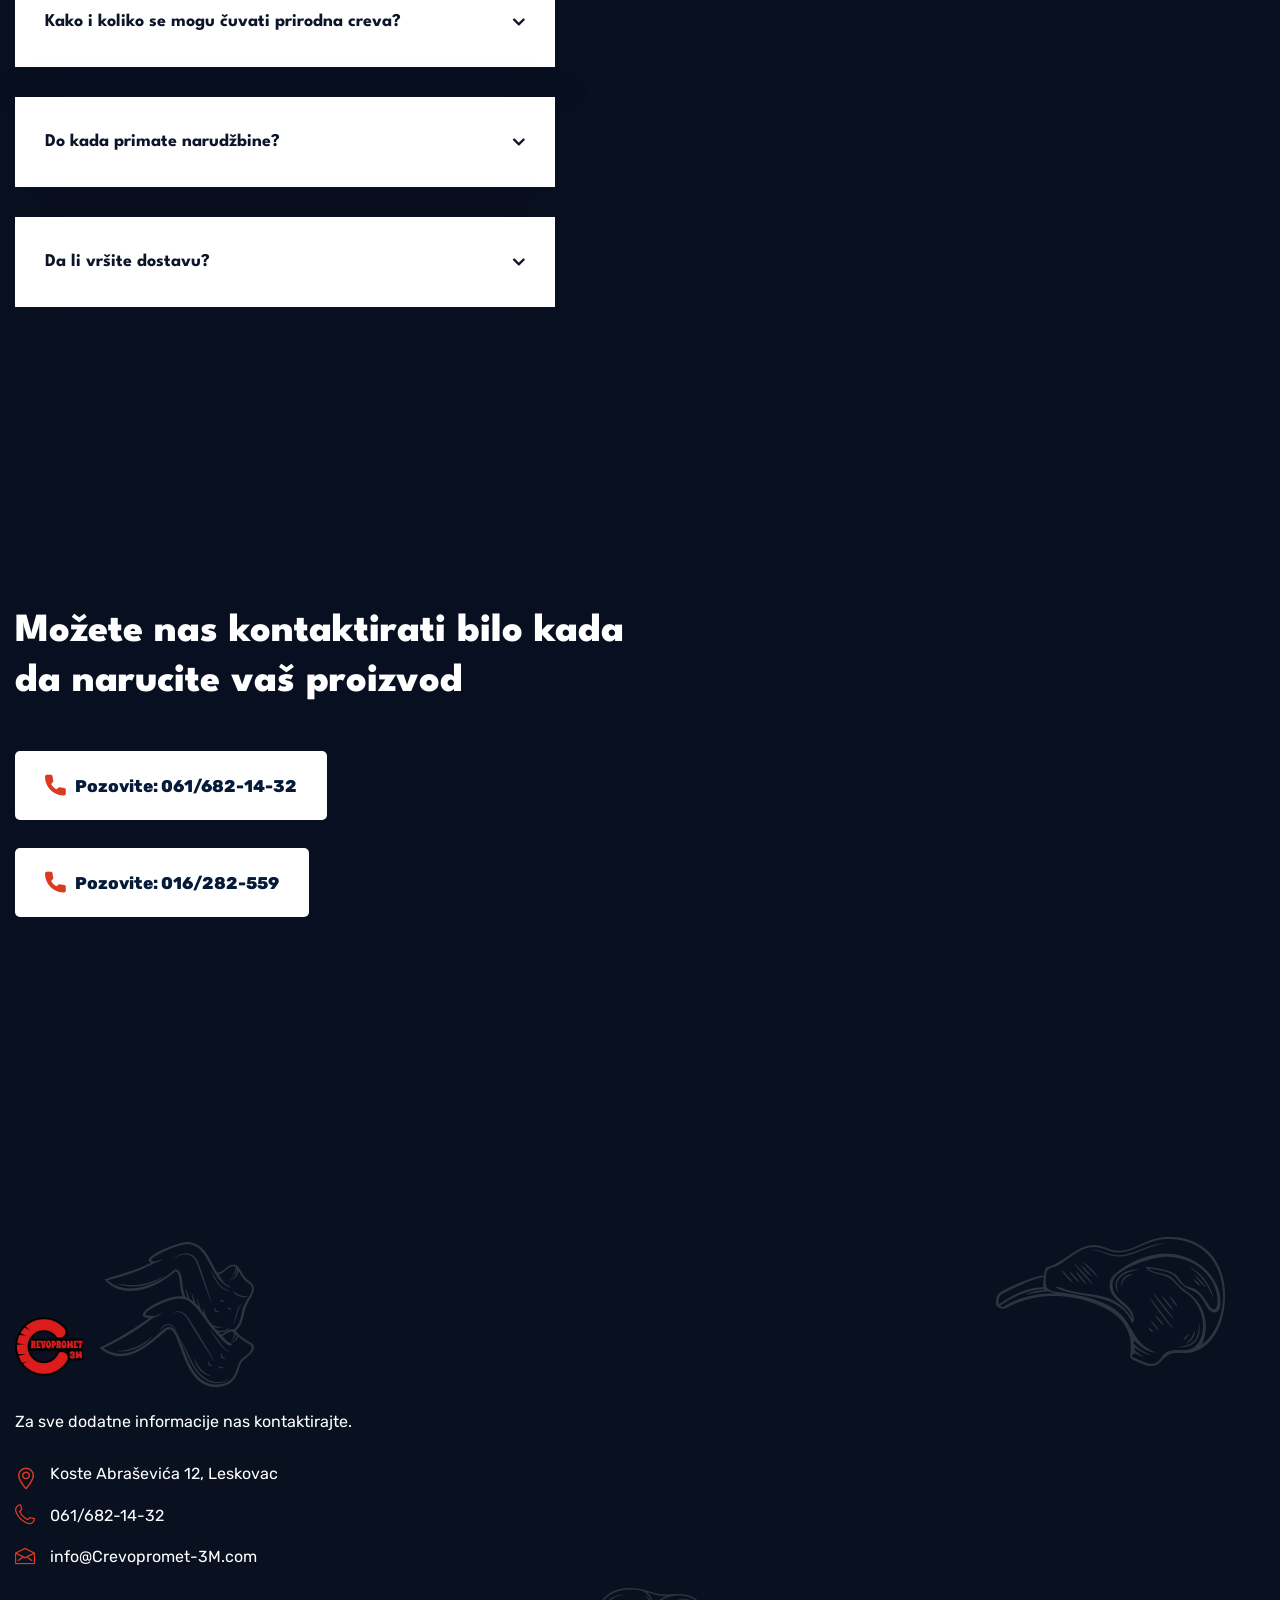
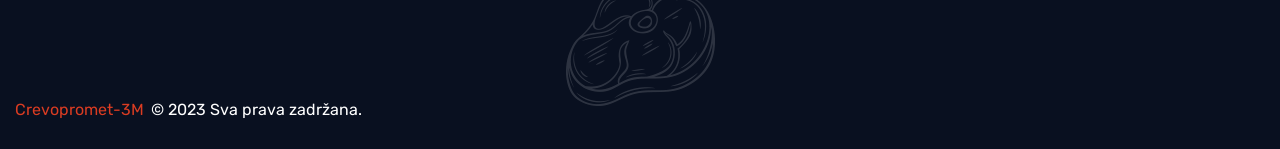
==== commit e5eef2f3: "v2.2" ====
--- a/index.html
+++ b/index.html
@@ -33,9 +33,9 @@
     <link rel="stylesheet" href="assets/css/style.css">
     <link rel="stylesheet" href="assets/css/responsive.css">
     <!-- Favicon -->
-    <link rel="apple-touch-icon" sizes="180x180" href="assets/images/favicon/apple-touch-icon.png">
-    <link rel="icon" type="image/png" href="assets/images/favicon/favicon-32x32.png" sizes="32x32">
-    <link rel="icon" type="image/png" href="assets/images/favicon/favicon-16x16.png" sizes="16x16">
+    <link rel="apple-touch-icon" sizes="180x180" href="assets/images/favicon/image_6483441__2_-removebg-preview">
+    <link rel="icon" type="image/png" href="assets/images/image_6483441__2_-removebg-preview.png" sizes="32x32">
+    <link rel="icon" type="image/png" href="assets/images/image_6483441__2_-removebg-preview.png" sizes="16x16">
 
     <!-- Fixing Internet Explorer-->
     <!--[if lt IE 9]>
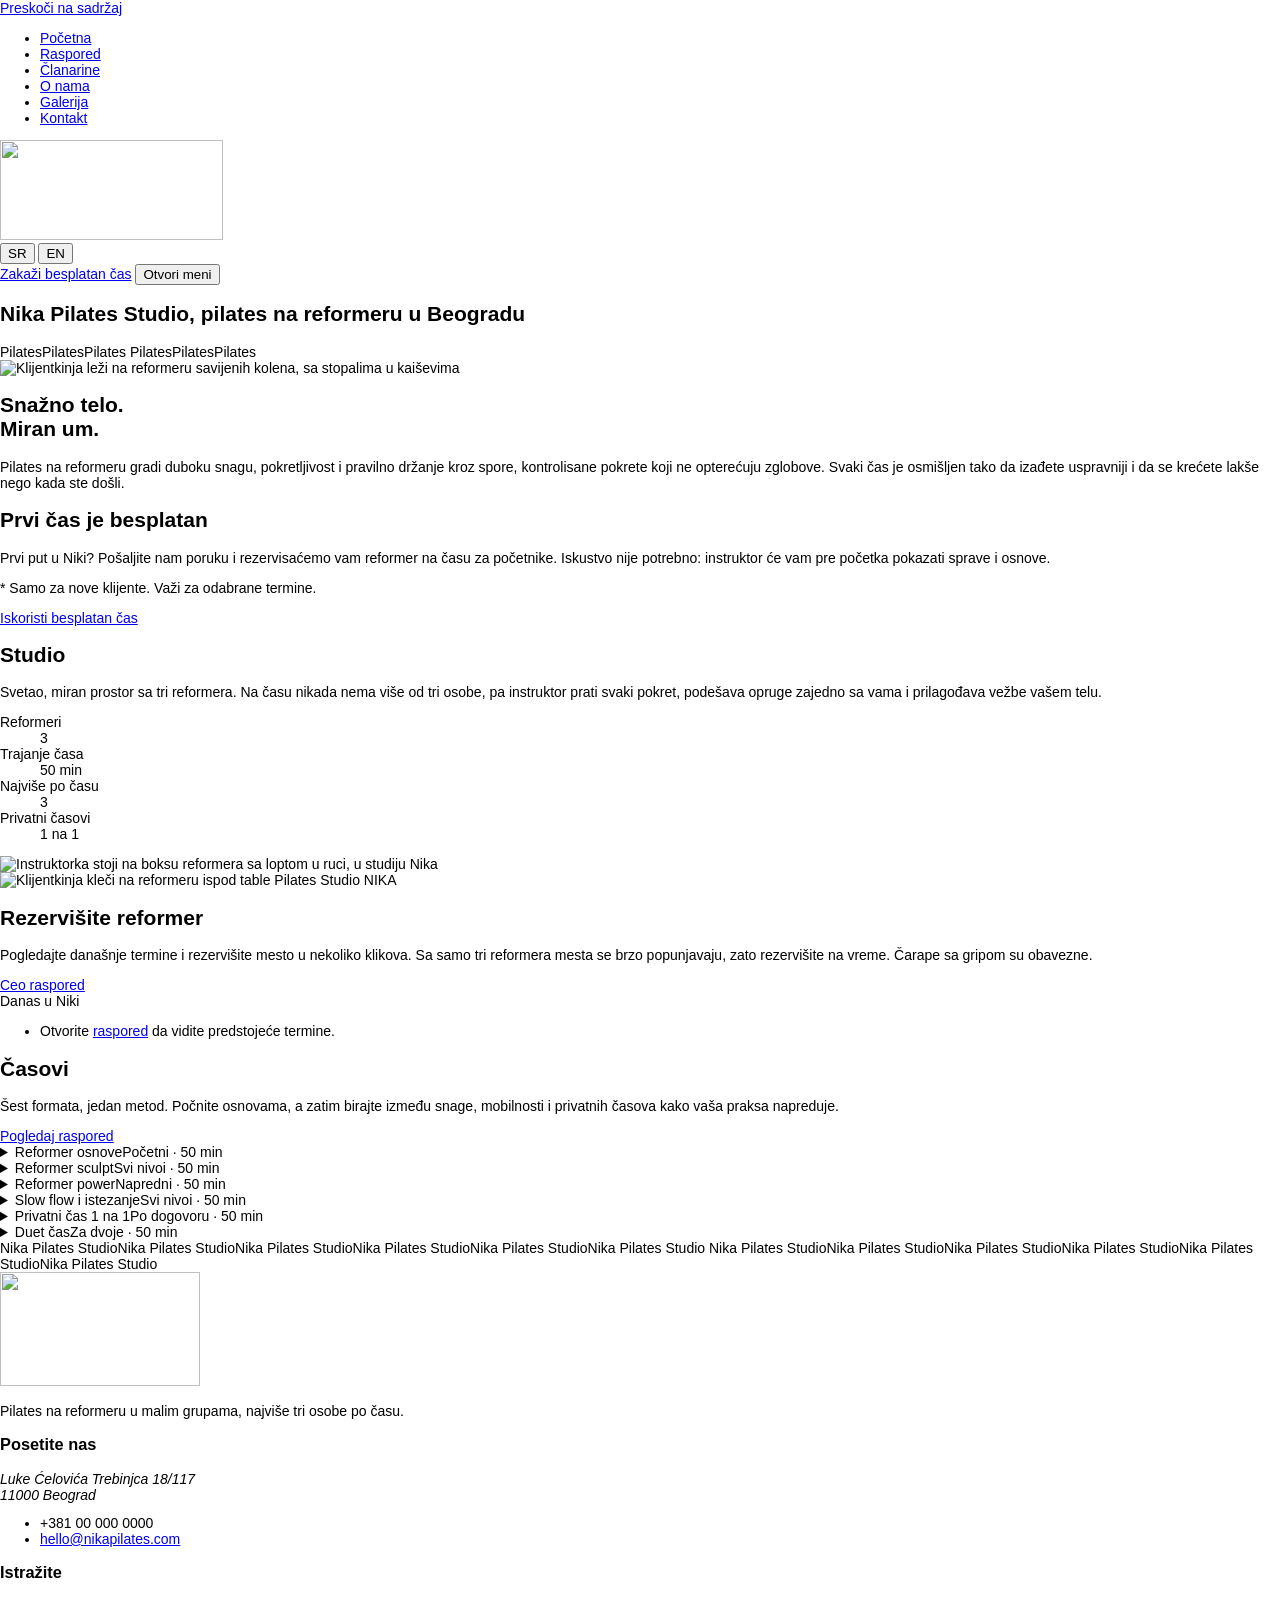
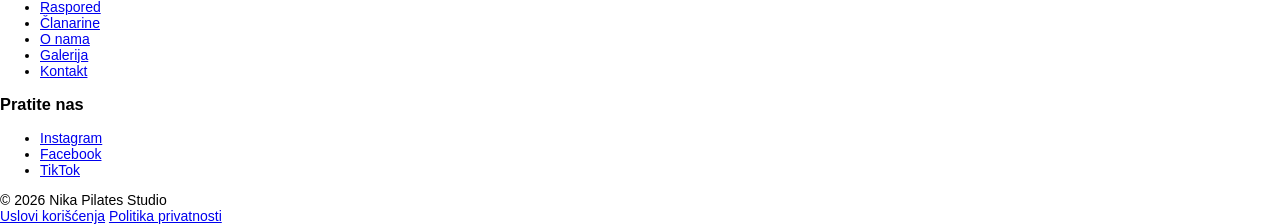
==== commit 38618d63: "Add files via upload" ====
--- a/index.html
+++ b/index.html
@@ -1,926 +1,215 @@
-<!DOCTYPE html>
-<html lang="en">
-
-<head>
-    <meta charset="UTF-8">
-    <title>Crevopromet-3M - Proizvodnja i prodaja creva </title>
-
-    <!-- responsive meta -->
-    <meta name="viewport" content="width=device-width, initial-scale=1">
-    <!-- For IE -->
-    <meta http-equiv="X-UA-Compatible" content="IE=edge">
-
-    <link rel="stylesheet" href="https://cdnjs.cloudflare.com/ajax/libs/font-awesome/5.9.0/css/all.min.css"
-        integrity="sha512-q3eWabyZPc1XTCmF+8/LuE1ozpg5xxn7iO89yfSOd5/oKvyqLngoNGsx8jq92Y8eXJ/IRxQbEC+FGSYxtk2oiw=="
-        crossorigin="anonymous" referrerpolicy="no-referrer" />
-
-    <link rel="stylesheet" href="./assets/fonts/css/all.css">
-    <link rel="stylesheet" href="assets/css/aos.css">
-    <link rel="stylesheet" href="assets/css/bootstrap.min.css">
-    <link rel="stylesheet" href="assets/css/imp.css">
-    <link rel="stylesheet" href="assets/css/custom-animate.css">
-    <link rel="stylesheet" href="assets/css/flaticon.css">
-    <link rel="stylesheet" href="assets/css/font-awesome.min.css">
-    <link rel="stylesheet" href="assets/css/owl.css">
-    <link rel="stylesheet" href="assets/css/magnific-popup.css">
-    <link rel="stylesheet" href="assets/css/scrollbar.css">
-    <link rel="stylesheet" href="assets/css/hiddenbar.css">
-    <link rel="stylesheet" href="assets/css/icomoon.css">
-
-    <link rel="stylesheet" href="assets/css/color.css">
-    <link href="assets/css/color/theme-color.css" id="jssDefault" rel="stylesheet">
-    <link rel="stylesheet" href="assets/css/rtl.css">
-    <link rel="stylesheet" href="assets/css/style.css">
-    <link rel="stylesheet" href="assets/css/responsive.css">
-    <!-- Favicon -->
-    <link rel="apple-touch-icon" sizes="180x180" href="assets/images/favicon/image_6483441__2_-removebg-preview">
-    <link rel="icon" type="image/png" href="assets/images/image_6483441__2_-removebg-preview.png" sizes="32x32">
-    <link rel="icon" type="image/png" href="assets/images/image_6483441__2_-removebg-preview.png" sizes="16x16">
-
-    <!-- Fixing Internet Explorer-->
-    <!--[if lt IE 9]>
-        <script src="http://html5shiv.googlecode.com/svn/trunk/html5.js"></script>
-        <script src="assets/js/html5shiv.js"></script>
-    <![endif]-->
-
-</head>
-
-<body>
-
-    <div class="boxed_wrapper ltr">
-
-        <!-- Preloader -->
-        <div class="loader-wrap">
-            <div class="preloader">
-                <div class="preloader-close">Preloader Close</div>
-            </div>
-            <div class="layer layer-one"><span class="overlay"></span></div>
-            <div class="layer layer-two"><span class="overlay"></span></div>
-            <div class="layer layer-three"><span class="overlay"></span></div>
-        </div>
-
-
-
-
-
-
-
-        <!-- Main header-->
-        <header class="main-header ">
-
-
-            <!--Start Header-->
-            <div class="header">
-                <div class="container">
-                    <div class="outer-box clearfix">
-                        <div class="header-left clearfix pull-left">
-                            <div class="logo">
-                                <a href="index.html"><img class="logo-img"
-                                        src="assets/images/image_6483441__2_-removebg-preview.png" alt="Awesome Logo"
-                                        title=""></a>
-                            </div>
-                        </div>
-                        <div class="header-middle clearfix pull-left">
-                            <div class="nav-outer clearfix">
-                                <!--Mobile Navigation Toggler-->
-                                <div class="mobile-nav-toggler">
-                                    <div class="inner">
-                                        <span class="icon-bar"></span>
-                                        <span class="icon-bar"></span>
-                                        <span class="icon-bar"></span>
-                                    </div>
-                                </div>
-                                <!-- Main Menu -->
-                                <nav class="main-menu style1 navbar-expand-md navbar-light">
-                                    <div class="collapse navbar-collapse show clearfix" id="navbarSupportedContent">
-                                        <ul class="navigation clearfix">
-                                            <li><a href="index.html">Početna</a>
-
-                                            </li>
-                                            <li><a href="#about">O nama</a></li>
-
-
-                                            <li><a href="#contact">Kontakt</a></li>
-                                        </ul>
-                                    </div>
-                                </nav>
-                                <!-- Main Menu End-->
-                            </div>
-                        </div>
-
-
-
-                    </div>
-                </div>
-            </div>
-            <!--End header-->
-
-            <!--Sticky Header-->
-            <div class="sticky-header">
-                <div class="container">
-                    <div class="clearfix">
-                        <!--Logo-->
-                        <div class="logo float-left">
-                            <a href="index.html" class="logo-img img-responsive"><img
-                                    src="assets/images/image_6483441__2_-removebg-preview.png" alt="" title=""></a>
-                        </div>
-                        <!--Right Col-->
-                        <div class="right-col float-right">
-                            <!-- Main Menu -->
-                            <nav class="main-menu clearfix">
-                                <!--Keep This Empty / Menu will come through Javascript-->
-                            </nav>
-                        </div>
-                    </div>
-                </div>
-            </div>
-            <!--End Sticky Header-->
-
-            <!-- Mobile Menu  -->
-            <div class="mobile-menu">
-                <div class="menu-backdrop"></div>
-                <div class="close-btn"><span class="icon flaticon-multiply"></span></div>
-
-                <nav class="menu-box">
-                    <div class="nav-logo"><a href="index.html"><img
-                                src="assets/images/image_6483441__2_-removebg-preview.png" alt="" title=""></a></div>
-                    <div class="menu-outer">
-                        <!--Here Menu Will Come Automatically Via Javascript / Same Menu as in Header-->
-                    </div>
-                    <!--Social Links-->
-                    <div class="social-links">
-
-                    </div>
-                </nav>
-            </div>
-            <!-- End Mobile Menu -->
-        </header>
-
-
-        <!-- Start Main Slider -->
-        <section class="main-slider style1">
-            <div class="slider-content-box">
-
-            </div>
-            <div class="slider-section">
-                <!-- Banner Carousel -->
-                <div class="banner">
-                    <!-- Slide -->
-
-
-                    <div class="auto-container1">
-                        <div class="content1">
-                            <div class="big-title">
-                                <h2>Kvalitet sa poverenjem, <br>gde tradicija sreće inovaciju</h2>
-                            </div>
-                            <h3>Discover your next great adventure.</h3>
-
-                        </div>
-                    </div>
-                </div>
-            </div>
-        </section>
-        <!-- End Main Slider -->
-
-
-        <!--Start Features Style1 Area-->
-        <section class="features-style1-area">
-            <div class="container">
-                <div class="sec-title text-center">
-                    <div class="sub-title">
-                        <span class="left"></span>
-                        <h4>Proizvodi</h4><span class="right"></span>
-                    </div>
-                    <h2>Naša ponuda</h2>
-                    <p>Izaberite proizvode shodno vašim potrebama</p>
-                </div>
-                <div class="row">
-                    <!--Start Single Features Style1-->
-                    <div class="col-xl-4 col-lg-4">
-                        <div class="single-features-style1">
-                            <div class="icon-holder">
-                                <div class="dotted-box"></div>
-                                <div class="inner">
-                                    <span class="icon-chop thm_clr1"></span>
-                                </div>
-                            </div>
-                            <div class="title-holder">
-                                <h3>Svinjska creva</h3>
-                                <p>Svinjska creva visokog kvaliteta pogodna za pravljenje raznih vrsta kobasica i
-                                    proizvoda od mesa.</p>
-                            </div>
-                        </div>
-                    </div>
-                    <!--End Single Features Style1-->
-                    <!--Start Single Features Style1-->
-                    <div class="col-xl-4 col-lg-4">
-                        <div class="single-features-style1">
-                            <div class="icon-holder">
-                                <div class="dotted-box"></div>
-                                <div class="inner">
-                                    <span class="icon-meat thm_clr1"></span>
-                                </div>
-                            </div>
-                            <div class="title-holder">
-                                <h3>Ovčija creva</h3>
-                                <p>Ovčija creva visokog kvaliteta pogodna za pravljenje raznih vrsta kobasica i
-                                    proizvoda od mesa.</p>
-                            </div>
-                        </div>
-                    </div>
-                    <!--End Single Features Style1-->
-                    <!--Start Single Features Style1-->
-                    <div class="col-xl-4 col-lg-4">
-                        <div class="single-features-style1">
-                            <div class="icon-holder">
-                                <div class="dotted-box"></div>
-                                <div class="inner">
-                                    <span class="icon-meat-1 thm_clr1"></span>
-                                </div>
-                            </div>
-                            <div class="title-holder">
-                                <h3>Veštačka creva</h3>
-                                <p>Veštačka ili kolagena creva visokog kvaliteta pogodna za pravljenje raznih vrsta
-                                    kobasica i proizvoda od mesa.</p>
-                            </div>
-                        </div>
-                    </div>
-                    <!--End Single Features Style1-->
-
-                </div>
-            </div>
-        </section>
-        <!--End Features Style1 Area-->
-
-
-
-        <!--Start About Style1 Area-->
-        <section class="about-style1-area">
-            <div class="container">
-                <div class="row">
-
-                    <div class="col-xl-6">
-                        <div class="about-style1-content-box text-right-rtl">
-                            <div class="sec-title">
-                                <div class="sub-title" id="about">
-                                    <h4>O nama</h4><span class="right"></span>
-                                </div>
-                                <h2>Crevopromet-3M<br></h2>
-                            </div>
-                            <div class="inner-content">
-                                <div class="text">
-                                    <p class="p-text">Sa sedištem u Leskovcu, u ulici Koste Abraševića 12, Crevopromet-
-                                        3M je porodični posao sa preko dve decenije iskustva.
-                                        Od 2012. godine, noseći ovo ime, posvećeni smo pruzanju vrhunskih usluga u
-                                        mesnoj industriji.<br><br> Naša firma raste i razvija
-                                        se zahvaljujući posvecenosti i pažnji potrebama naših kupaca.
-                                    </p>
-                                    <p class="p-text">Crevopromet-3M specijalizuje se u preradi prirodnih i veštakih
-                                        omotača, nudeći širok spektar proizvoda prilagođenih
-                                        različitim potrebama u indrustriji mesa.</p>
-                                    <p class="p-text">U svom proizvodnom pogonu, pored prerade, vrše se usluge
-                                        sortiranja,merenja i pakovanja omotača.</p>
-                                    <p class="p-text">Istrazite našu raznovrsnu ponudu prirodnih i vestackih omotaca
-                                        prilagodjenu razlicitim vrstama proizvoda.
-                                        Hvala vam sto ste deo Crevopromet - 3M porodice!</p>
-                                </div>
-                                <div class="button-box">
-                                    <a class="btn-one" href="#"><span class="txt">KONTAKTIRAJTE NAS</span></a>
-                                </div>
-                            </div>
-                        </div>
-                    </div>
-                    <div class="col-xl-6">
-                        <div class="about-div">
-                            <img src="assets/images/donja slika.jpg" class="img-about">
-                        </div>
-
-                    </div>
-                </div>
-        </section>
-        <!--End About Style1 Area-->
-
-        <!--Start Products Style1 Area-->
-        <section class="product-style1-area">
-            <div class="layer-outer"></div>
-            <div class="container">
-                <div class="sec-title text-center">
-                    <div class="sub-title">
-                        <span class="left"></span>
-                        <h4 class="thm_clr1">Naši paketi</h4><span class="right"></span>
-                    </div>
-                    <h2>Poručite Vaš<br> Paket</h2>
-                    <p>Naručite potrebnu količinu </p>
-                </div>
-                <div class="row text-right-rtl">
-                    <div class="col-xl-12">
-                        <div class="product-content-box">
-                            <div class="shape1 zoominout"><img src="assets/images/shape/shape-6.png" alt="" /></div>
-                            <div class="shape2 float-bob-y"><img src="assets/images/shape/shape-9.png" alt="" /></div>
-                            <div class="shape3 wow slideInRight" data-wow-duration="4000ms">
-                                <img class="paroller" src="assets/images/shape/shape-10.png" alt="" />
-                            </div>
-                            <div class="row">
-                                <!--Start single product item-->
-                                <div class="col-xl-3 col-lg-6 col-md-6 col-sm-12">
-                                    <div class="single-product-item wow fadeInUp animated animated"
-                                        data-wow-delay="00ms" data-wow-duration="1500ms">
-                                        <div class="img-holder">
-                                            <img src="assets/images/products/Frame 24 (1).png"
-                                                alt="Awesome Product Image">
-                                            <div class="overlay-style-one">
-                                                <div class="box">
-                                                    <div class="content">
-                                                        <div class="zoom-button">
-                                                            <a class="lightbox-image" data-fancybox="gallery"
-                                                                href="assets/images/products/Frame 24 (1).png">
-
-                                                            </a>
-                                                        </div>
-                                                    </div>
-                                                </div>
-                                            </div>
-                                        </div>
-                                        <div class="title-holder">
-                                            <h4 class="product-title">Kolageno crevo</h4>
-
-                                            <div class="rate-box">
-                                                <p> </p>
-                                            </div>
-
-                                        </div>
-                                    </div>
-                                </div>
-                                <div class="col-xl-3 col-lg-6 col-md-6 col-sm-12">
-                                    <div class="single-product-item wow fadeInUp animated animated"
-                                        data-wow-delay="00ms" data-wow-duration="1500ms">
-                                        <div class="img-holder">
-                                            <img src="assets/images/products/Frame 25.png" alt="Awesome Product Image">
-                                            <div class="overlay-style-one">
-                                                <div class="box">
-                                                    <div class="content">
-                                                        <div class="zoom-button">
-                                                            <a class="lightbox-image" data-fancybox="gallery"
-                                                                href="assets/images/products/Frame 25.png">
-
-                                                            </a>
-                                                        </div>
-                                                    </div>
-                                                </div>
-                                            </div>
-                                        </div>
-                                        <div class="title-holder">
-                                            <h4 class="product-title">Kolageno crevo</h4>
-
-                                            <div class="rate-box">
-                                                <p> </p>
-                                            </div>
-
-                                        </div>
-                                    </div>
-                                </div>
-                                <!--End single product item-->
-                                <!--Start single product item-->
-                                <div class="col-xl-3 col-lg-6 col-md-6 col-sm-12">
-                                    <div class="single-product-item wow fadeInUp animated animated"
-                                        data-wow-delay="200ms" data-wow-duration="1500ms">
-                                        <div class="img-holder">
-                                            <img src="assets/images/products/Frame 26.png" alt="Awesome Product Image">
-                                            <div class="overlay-style-one">
-                                                <div class="box">
-                                                    <div class="content">
-                                                        <div class="zoom-button">
-                                                            <a class="lightbox-image" data-fancybox="gallery"
-                                                                href="assets/images/products/Frame 26.png">
-
-                                                            </a>
-                                                        </div>
-                                                    </div>
-                                                </div>
-                                            </div>
-                                        </div>
-                                        <div class="title-holder">
-                                            <h4 class="product-title">Kolageno crevo</h4>
-
-                                            <div class="rate-box">
-                                                <p> </p>
-                                            </div>
-
-                                        </div>
-                                    </div>
-                                </div>
-                                <!--End single product item-->
-                                <!--Start single product item-->
-                                <div class="col-xl-3 col-lg-6 col-md-6 col-sm-12">
-                                    <div class="single-product-item wow fadeInUp animated animated"
-                                        data-wow-delay="400ms" data-wow-duration="1500ms">
-                                        <div class="img-holder">
-                                            <img src="assets/images/products/Frame 27.png" alt="Awesome Product Image">
-                                            <div class="overlay-style-one">
-                                                <div class="box">
-                                                    <div class="content">
-                                                        <div class="zoom-button">
-                                                            <a class="lightbox-image" data-fancybox="gallery"
-                                                                href="assets/images/products/Frame 27.png">
-
-                                                            </a>
-                                                        </div>
-                                                    </div>
-                                                </div>
-                                            </div>
-                                        </div>
-                                        <div class="title-holder">
-                                            <h4 class="product-title">Ovčije crevo</h4>
-
-                                            <div class="rate-box">
-                                                <p> </p>
-                                            </div>
-
-                                        </div>
-                                    </div>
-                                </div>
-                                <!--End single product item-->
-                                <!--Start single product item-->
-                                <div class="col-xl-3 col-lg-6 col-md-6 col-sm-12">
-                                    <div class="single-product-item wow fadeInUp animated animated"
-                                        data-wow-delay="600ms" data-wow-duration="1500ms">
-                                        <div class="img-holder">
-                                            <img src="assets/images/products/Frame 28.png" alt="Awesome Product Image">
-                                            <div class="overlay-style-one">
-                                                <div class="box">
-                                                    <div class="content">
-                                                        <div class="zoom-button">
-                                                            <a class="lightbox-image" data-fancybox="gallery"
-                                                                href="assets/images/products/Frame 28.png">
-
-                                                            </a>
-                                                        </div>
-                                                    </div>
-                                                </div>
-                                            </div>
-                                        </div>
-                                        <div class="title-holder">
-                                            <h4 class="product-title">Svinjsko crevo</h4>
-
-                                            <div class="rate-box">
-                                                <p> </p>
-                                            </div>
-
-                                        </div>
-                                    </div>
-                                </div>
-                                <div class="col-xl-3 col-lg-6 col-md-6 col-sm-12">
-                                    <div class="single-product-item wow fadeInUp animated animated"
-                                        data-wow-delay="600ms" data-wow-duration="1500ms">
-                                        <div class="img-holder">
-                                            <img src="assets/images/products/Frame 29.png" alt="Awesome Product Image">
-                                            <div class="overlay-style-one">
-                                                <div class="box">
-                                                    <div class="content">
-                                                        <div class="zoom-button">
-                                                            <a class="lightbox-image" data-fancybox="gallery"
-                                                                href="assets/images/products/Frame 29.png">
-
-                                                            </a>
-                                                        </div>
-                                                    </div>
-                                                </div>
-                                            </div>
-                                        </div>
-                                        <div class="title-holder">
-                                            <h4 class="product-title">Ovčije crevo
-                                            </h4>
-
-                                            <div class="rate-box">
-                                                <p> </p>
-                                            </div>
-
-                                        </div>
-                                    </div>
-                                </div>
-                                <div class="col-xl-3 col-lg-6 col-md-6 col-sm-12">
-                                    <div class="single-product-item wow fadeInUp animated animated"
-                                        data-wow-delay="600ms" data-wow-duration="1500ms">
-                                        <div class="img-holder">
-                                            <img src="assets/images/products/Frame 30.png" alt="Awesome Product Image">
-                                            <div class="overlay-style-one">
-                                                <div class="box">
-                                                    <div class="content">
-                                                        <div class="zoom-button">
-                                                            <a class="lightbox-image" data-fancybox="gallery"
-                                                                href="assets/images/products/Frame 30.png">
-
-                                                            </a>
-                                                        </div>
-                                                    </div>
-                                                </div>
-                                            </div>
-                                        </div>
-                                        <div class="title-holder">
-                                            <h4 class="product-title">Goveđe ravno crevo
-                                            </h4>
-
-                                            <div class="rate-box">
-                                                <p> </p>
-                                            </div>
-
-                                        </div>
-                                    </div>
-                                </div>
-                                <div class="col-xl-3 col-lg-6 col-md-6 col-sm-12">
-                                    <div class="single-product-item wow fadeInUp animated animated"
-                                        data-wow-delay="600ms" data-wow-duration="1500ms">
-                                        <div class="img-holder">
-                                            <img src="assets/images/products/Frame 31.png" alt="Awesome Product Image">
-                                            <div class="overlay-style-one">
-                                                <div class="box">
-                                                    <div class="content">
-                                                        <div class="zoom-button">
-                                                            <a class="lightbox-image" data-fancybox="gallery"
-                                                                href="assets/images/products/Frame 31.png">
-
-                                                            </a>
-                                                        </div>
-                                                    </div>
-                                                </div>
-                                            </div>
-                                        </div>
-                                        <div class="title-holder">
-                                            <h4 class="product-title">Svinjsko crevo</h4>
-
-                                            <div class="rate-box">
-                                                <p> </p>
-                                            </div>
-
-                                        </div>
-                                    </div>
-                                </div>
-                                <!--End single product item-->
-                            </div>
-                        </div>
-                    </div>
-                </div>
-                <div class="row">
-                    <div class="col-xl-12">
-                        <div class="product-style1-button text-center">
-                            <a class="btn-one" href="#"><span class="txt">PORUČI</span></a>
-                        </div>
-                    </div>
-                </div>
-            </div>
-        </section>
-        <!--End Products Style1 Area-->
-
-
-
-        <!--Start Faq Style1 Area-->
-        <section class="faq-style1-area">
-            <div class="container">
-                <div class="row">
-                    <div class="col-xl-12 text-right-rtl">
-                        <div class="faq-style1-content">
-                            <div class="sec-title">
-                                <div class="sub-title">
-                                    <h4 class="thm_clr1">Pitajte nas</h4><span class="right"></span>
-                                </div>
-                                <h2>Najčešće<br> postavljena pitanja</h2>
-                            </div>
-                            <div class="shape1"><img src="assets/images/shape/shape-3.png" alt="" /></div>
-                            <div class="accordion-box">
-                                <div class="shape2 float-bob-y"><img class="paroller-2"
-                                        src="assets/images/shape/shape-2.png" alt="" /></div>
-                                <!--Start single accordion box-->
-                                <div class="accordion accordion-block">
-                                    <div class="accord-btn active">
-                                        <h4>Koje veiličine/kalibre imate?</h4>
-                                    </div>
-                                    <div class="accord-content collapsed">
-                                        <p>U ponudi svinjskih creva imamo od kalibra 26/28 do kalibra 40/42 u vezama od
-                                            10m i 92m.
-                                            Što se tiče ponude ovčijih creva imamo od kalibra 20/22 do kalibra 24/26 u
-                                            vezama od 20m i 92m</p>
-                                    </div>
-                                </div>
-                                <!--End single accordion box-->
-                                <!--Start single accordion box-->
-                                <div class="accordion accordion-block">
-                                    <div class="accord-btn">
-                                        <h4>Kako i koliko se mogu čuvati prirodna creva?</h4>
-                                    </div>
-                                    <div class="accord-content">
-                                        <p>Prirodna creva se čuvaju na niskim temperaturama, dobro usoljena kuhinjskom
-                                            soli NaCl. Tako spakovana mogu se čuvati do
-                                            sledećeg korišćenja.Važno je napomenuti da prirodna creva imaju svojstveni
-                                            miris.</p>
-                                    </div>
-                                </div>
-                                <div class="accordion accordion-block">
-                                    <div class="accord-btn">
-                                        <h4>Do kada primate narudžbine?</h4>
-                                    </div>
-                                    <div class="accord-content">
-                                        <p>Narudžbine primamo od ponedeljka do subote do 15h.</p>
-                                    </div>
-                                </div>
-                                <!--End single accordion box-->
-                                <!--Start single accordion box-->
-                                <div class="accordion accordion-block">
-                                    <div class="accord-btn">
-                                        <h4>Da li vršite dostavu?</h4>
-                                    </div>
-                                    <div class="accord-content">
-                                        <p>Dostavu vršimo na teritoriji Srbije.</p>
-                                    </div>
-                                </div>
-                                <!--End single accordion box-->
-                            </div>
-                        </div>
-                    </div>
-
-                    <!-- <div class="col-xl-6">
-                        <div class="faq-style1-image-box">
-                            <div class="shape1 paroller"><img src="assets/images/shape/shape-4.png" alt="" /></div>
-                            <div class="shape2"><img class="zoominout" src="assets/images/shape/shape-2.png" alt="" />
-                            </div>
-                            <div class="shape3 paroller-2"><img src="assets/images/shape/shape-11.png" alt="" /></div>
-                            <div class="inner">
-                                <img src="assets/images/resources/faq-style1-image-1.jpg" alt="">
-                            </div>
-                            <div class="overlay-image wow zoomIn" data-wow-delay="100ms" data-wow-duration="3500ms">
-                                <img src="assets/images/resources/faq-style1-image-2.jpg" alt="">
-                            </div>
-                        </div>
-                    </div> -->
-
-                </div>
-            </div>
-        </section>
-        <!--End Faq Style1 Area-->
-
-
-
-
-
-
-        <!--Start Slogan Area-->
-        <section class="slogan-area">
-            <div class="container">
-                <div class="slogan-content-box text-right-rtl">
-                    <div class="title-box">
-                        <h2>Možete nas kontaktirati bilo kada<br> da narucite vaš proizvod</h2>
-                    </div><br>
-                    <div>
-                        <div class="button-box">
-                            <a class="btn-one" href="tel:+381616821432"><span
-                                    class="flaticon-phone-call-1 icon_phn txt"></span><span class="txt">Pozovite:
-                                    061/682-14-32</span></a>
-                        </div><br>
-
-                        <div class="button-box">
-                            <a class="btn-one" href="tel:016282559"><span
-                                    class="flaticon-phone-call-1 icon_phn txt"></span><span class="txt">Pozovite:
-                                    016/282-559</span></a>
-                        </div>
-                    </div>
-                </div>
-            </div>
-        </section>
-        <!--End Slogan Area-->
-
-
-        <!-- <section class="fact-counter-area">
-            <div class="container">
-                <div class="row">
-                    <div class="col-xl-12">
-                        <div class="fact-counter">
-                            <ul class="fact-counter-box clearfix">
-                                Start Single Fact Counter
-                                <li class="single-fact-counter wow fadeInUp text-center" data-wow-delay="100ms"
-                                    data-wow-duration="1500ms">
-                                    <div class="count-box">
-                                        <h2>
-                                            <span class="timer thm_clr1" data-from="1" data-to="20" data-speed="5000"
-                                                data-refresh-interval="50">20</span>
-                                        </h2>
-                                        <div class="sub-title">
-                                            <h5>Year of Experience</h5>
-                                        </div>
-                                    </div>
-                                </li>
-                                <
-                                <li class="single-fact-counter wow fadeInUp text-center" data-wow-delay="300ms"
-                                    data-wow-duration="1500ms">
-                                    <div class="count-box">
-                                        <h2>
-                                            <span class="timer thm_clr1" data-from="1" data-to="4" data-speed="5000"
-                                                data-refresh-interval="50">4</span>
-                                            <span class="k thm_clr1">k</span>
-                                            <span class="fa fa-plus plus_icon thm_clr1"></span>
-                                        </h2>
-                                        <div class="sub-title">
-                                            <h5>Satisfied Clients</h5>
-                                        </div>
-                                    </div>
-                                </li>
-                               
-                                <li class="single-fact-counter wow fadeInUp text-center" data-wow-delay="500ms"
-                                    data-wow-duration="1500ms">
-                                    <div class="count-box">
-                                        <h2>
-                                            <span class="timer thm_clr1" data-from="1" data-to="6" data-speed="5000"
-                                                data-refresh-interval="50">6</span>
-                                            <span class="k thm_clr1">k</span>
-                                            <span class="fa fa-plus plus_icon thm_clr1"></span>
-                                        </h2>
-                                        <div class="sub-title">
-                                            <h5>Total Calls</h5>
-                                        </div>
-                                    </div>
-                                </li>
-                                
-                                <li class="single-fact-counter wow fadeInUp text-center" data-wow-delay="700ms"
-                                    data-wow-duration="1500ms">
-                                    <div class="count-box">
-                                        <h2>
-                                            <span class="timer thm_clr1" data-from="1" data-to="30" data-speed="5000"
-                                                data-refresh-interval="50">30</span>
-                                            <span class="fa fa-plus plus_icon thm_clr1"></span>
-                                        </h2>
-                                        <div class="sub-title">
-                                            <h5>Awards Win</h5>
-                                        </div>
-                                    </div>
-                                </li>
-                                
-                            </ul>
-                        </div>
-                    </div>
-
-                </div>
-            </div>
-        </section> -->
-
-
-
-
-
-
-        <!--Start footer area -->
-        <footer class="footer-area">
-            <div class="footer" id="contact">
-                <div class="shape1 rotate-me wow zoomInDown" data-wow-duration="4000ms"><img
-                        src="assets/images/shape/foooter-shape-1.png" alt="" /></div>
-                <div class="shape2 float-bob-y"><img src="assets/images/shape/foooter-shape-2.png" alt="" /></div>
-                <div class="shape3"><img src="assets/images/shape/foooter-shape-3.png" alt="" /></div>
-                <div class="footer-bg-shapee">
-                </div>
-                <div class="container">
-                    <div class="row text-right-rtl">
-                        <!--Start single footer widget-->
-                        <div class="col-xl-6 col-lg-6 col-md-6 col-sm-12 wow animated fadeInUp" data-wow-delay="0.1s">
-                            <div class="single-footer-widget marbtm">
-                                <div class="our-company-info">
-                                    <div class="footer-logo">
-                                        <a href="index.html"><img class="logo-img"
-                                                src="assets/images/image_6483441__2_-removebg-preview.png"
-                                                alt="Awesome Footer Logo" title="Logo"></a>
-                                    </div>
-                                    <div class="text-box">
-                                        <p>Za sve dodatne informacije nas kontaktirajte.</p>
-                                    </div>
-                                    <div class="footer-contact-info">
-                                        <ul>
-                                            <li>
-                                                <div class="icon">
-                                                    <span class="icon-maps-and-flags marker thm_clr1"></span>
-                                                </div>
-                                                <div class="text">
-                                                    <p>Koste Abraševića 12, Leskovac</p>
-                                                </div>
-                                            </li>
-                                            <li>
-                                                <div class="icon">
-                                                    <span class="icon-phone thm_clr1"></span>
-                                                </div>
-                                                <div class="text">
-                                                    <p><a href="tel:+381616821432">061/682-14-32</a></p>
-                                                </div>
-                                            </li>
-                                            <li>
-                                                <div class="icon">
-                                                    <span class="icon-opened thm_clr1"></span>
-                                                </div>
-                                                <div class="text">
-                                                    <a href="mailto:logistic@email.com">info@Crevopromet-3M.com</a>
-                                                </div>
-                                            </li>
-                                        </ul>
-                                    </div>
-
-                                </div>
-                            </div>
-                        </div>
-                        <div class="col-xl-6 col-lg-6 col-md-6 col-sm-12 wow animated fadeInUp" data-wow-delay="0.1s">
-                            <div class="single-footer-widget marbtm">
-                                <iframe
-                                    src="https://www.google.com/maps/embed?pb=!1m18!1m12!1m3!1d2918.6738357578242!2d21.952103176707197!3d42.985143871141624!2m3!1f0!2f0!3f0!3m2!1i1024!2i768!4f13.1!3m3!1m2!1s0x47557807e2d2dc4f%3A0x13f0c05eb714e7a3!2z0JrQvtGB0YLQtSDQkNCx0YDQsNGI0LXQstC40ZvQsCAxMiwg0JvQtdGB0LrQvtCy0LDRhg!5e0!3m2!1ssr!2srs!4v1701792026628!5m2!1ssr!2srs"
-                                    width="100%" height="100%" style="border:0;" allowfullscreen="" loading="lazy"
-                                    referrerpolicy="no-referrer-when-downgrade"></iframe>
-                            </div>
-                        </div>
-                        <!--End single footer widget-->
-                        <!--Start single footer widget-->
-
-
-
-                    </div>
-
-                </div>
-            </div>
-
-
-
-            <div class="footer-bottom">
-                <div class="container">
-                    <div class="outer-box">
-                        <div class="copyright-text">
-                            <p><a href="#" class="thm_clr1">Crevopromet-3M</a> &copy; 2023 Sva prava zadržana.</p>
-                        </div>
-                        <!-- <div class="footer-social-link">
-                            <ul>
-                                <li>
-                                    <a href="#"><i class="fa fa-facebook" aria-hidden="true"></i></a>
-                                </li>
-                                <li>
-                                    <a href="#"><i class="fa fa-twitter" aria-hidden="true"></i></a>
-                                </li>
-                                <li>
-                                    <a href="#"><i class="fa fa-linkedin" aria-hidden="true"></i></a>
-                                </li>
-                                <li>
-                                    <a href="#"><i class="fa fa-pinterest" aria-hidden="true"></i></a>
-                                </li>
-                            </ul>
-                        </div> -->
-                        <!-- <div class="footer-menu-style1">
-                            <ul>
-                                <li><a href="#">Terms of Service</a></li>
-                                <li><a href="#">Privacy Policy</a></li>
-                            </ul>
-                        </div> -->
-                    </div>
-                </div>
-            </div>
-        </footer>
-        <!--End footer area-->
-
-
-        <button class="scroll-top scroll-to-target thm_bgclr1" data-target="html">
-            <span class="fa fa-angle-up"></span>
+<!doctype html><html><head><meta charset=utf8><meta name=viewport content="width=device-width,initial-scale=1,viewport-fit=cover"><style>:root{color-scheme:light;box-sizing:border-box;padding-top:env(safe-area-inset-top,0px);padding-bottom:env(safe-area-inset-bottom,0px)}html{scroll-padding-top:env(safe-area-inset-top,0px)}body{margin:0;padding:0;font:14px -apple-system,BlinkMacSystemFont,sans-serif;background:#fff;color:#000}img{max-width:100%}[hidden]:not([hidden=until-found i]){display:none!important}</style></head><body>
+<title>Nika Pilates</title>
+  <meta name="description" content="Nika Pilates Studio u Beogradu: pilates na reformeru u malim grupama do tri osobe, privatni i duet časovi. Prvi čas je besplatan.">
+  <link rel="icon" href="assets/img/favicon.svg" type="image/svg+xml">
+  <link rel="preconnect" href="https://fonts.googleapis.com">
+  <link rel="preconnect" href="https://fonts.gstatic.com" crossorigin>
+  <link rel="stylesheet" href="https://fonts.googleapis.com/css2?family=Figtree:wght@300;400;500;600&family=Montserrat:wght@500;600;700;800&display=swap">
+  <link rel="stylesheet" href="assets/css/styles.css">
+  <script>(function(){var d=document.documentElement;d.classList.add('js');try{if(localStorage.getItem('nika-lang')==='en'){d.lang='en';d.classList.add('i18n-pending');}}catch(e){}})();</script>
+  <script src="assets/js/i18n.js" defer></script>
+  <script src="assets/js/main.js" defer></script>
+<a class="skip-link" href="#main" data-i18n="common.skip">Preskoči na sadržaj</a>
+
+  <header class="site-header" data-header>
+    <div class="header-bar">
+      <nav class="primary-nav" aria-label="Glavni meni" data-i18n-attr="aria-label:common.navLabel">
+        <ul>
+          <li><a href="index.html" aria-current="page" data-i18n="nav.home">Početna</a></li>
+          <li><a href="schedule.html" data-i18n="nav.schedule">Raspored</a></li>
+          <li><a href="memberships.html" data-i18n="nav.memberships">Članarine</a></li>
+          <li><a href="about.html" data-i18n="nav.about">O nama</a></li>
+          <li><a href="gallery.html" data-i18n="nav.gallery">Galerija</a></li>
+          <li><a href="contact.html" data-i18n="nav.contact">Kontakt</a></li>
+        </ul>
+      </nav>
+      <a class="brand" href="index.html" aria-label="Nika Pilates Studio, početna strana" data-i18n-attr="aria-label:common.homeLabel">
+        <img src="assets/img/logo/nika-mark.svg" width="223" height="100" alt="">
+      </a>
+      <div class="header-actions">
+        <div class="lang-switch" role="group" aria-label="Jezik" data-i18n-attr="aria-label:common.langLabel">
+          <button type="button" data-lang="sr" aria-pressed="true" lang="sr">SR</button>
+          <button type="button" data-lang="en" aria-pressed="false" lang="en">EN</button>
+        </div>
+        <a class="btn btn--outline" href="contact.html#free-class" data-i18n="common.ctaFree">Zakaži besplatan čas</a>
+        <button class="menu-toggle" type="button" aria-expanded="false" aria-controls="mobile-menu">
+          <span aria-hidden="true"></span><span aria-hidden="true"></span><span class="sr-only" data-menu-label>Otvori meni</span>
         </button>
-
-    </div>
-
-
-
-
-
-
-    <script src="assets/js/jquery.js"></script>
-    <script src="assets/js/aos.js"></script>
-    <script src="assets/js/appear.js"></script>
-    <script src="assets/js/bootstrap.bundle.min.js"></script>
-    <script src="assets/js/bootstrap-select.min.js"></script>
-    <script src="assets/js/isotope.js"></script>
-    <script src="assets/js/jquery.bxslider.min.js"></script>
-    <script src="assets/js/jquery.countdown.min.js"></script>
-    <script src="assets/js/jquery.countTo.js"></script>
-    <script src="assets/js/jquery.easing.min.js"></script>
-    <script src="assets/js/jquery.enllax.min.js"></script>
-    <script src="assets/js/jquery.fancybox.js"></script>
-    <script src="assets/js/jquery.magnific-popup.min.js"></script>
-    <script src="assets/js/jquery.paroller.min.js"></script>
-    <script src="assets/js/jquery.polyglot.language.switcher.js"></script>
-    <script src="assets/js/jQuery.style.switcher.min.js"></script>
-    <script src="assets/js/jquery-ui.js"></script>
-    <script src="assets/js/knob.js"></script>
-    <script src="assets/js/map-script.js"></script>
-    <script src="assets/js/owl.js"></script>
-    <script src="assets/js/pagenav.js"></script>
-    <script src="assets/js/parallax.min.js"></script>
-    <script src="assets/js/scrollbar.js"></script>
-    <script src="assets/js/slick.js"></script>
-    <script src="assets/js/timePicker.js"></script>
-    <script src="assets/js/validation.js"></script>
-    <script src="assets/js/wow.js"></script>
-    <script src="assets/js/TweenMax.min.js"></script>
-
-
-    <!-- thm custom script -->
-    <script src="assets/js/custom.js"></script>
-
-
-
-</body>
-
-</html>+      </div>
+    </div>
+    <div class="mobile-menu" id="mobile-menu" hidden>
+      <ul>
+        <li><a href="index.html" aria-current="page" data-i18n="nav.home">Početna</a></li>
+        <li><a href="schedule.html" data-i18n="nav.schedule">Raspored</a></li>
+        <li><a href="memberships.html" data-i18n="nav.memberships">Članarine</a></li>
+        <li><a href="about.html" data-i18n="nav.about">O nama</a></li>
+        <li><a href="gallery.html" data-i18n="nav.gallery">Galerija</a></li>
+        <li><a href="contact.html" data-i18n="nav.contact">Kontakt</a></li>
+      </ul>
+      <a class="btn" href="contact.html#free-class" data-i18n="common.ctaFree">Zakaži besplatan čas</a>
+    </div>
+  </header>
+
+  <main id="main">
+    <section class="hero" aria-labelledby="hero-title">
+      <h1 id="hero-title" class="sr-only" data-i18n="home.heroTitle">Nika Pilates Studio, pilates na reformeru u Beogradu</h1>
+      <div class="marquee" aria-hidden="true">
+        <div class="marquee-track">
+          <span>Pilates</span><span>Pilates</span><span>Pilates</span>
+          <span>Pilates</span><span>Pilates</span><span>Pilates</span>
+        </div>
+      </div>
+      <img class="hero-figure" src="assets/img/hero-cutout.webp" width="2000" height="667" alt="Klijentkinja leži na reformeru savijenih kolena, sa stopalima u kaiševima" data-i18n-attr="alt:home.heroAlt" fetchpriority="high">
+    </section>
+
+    <section class="band band--ink intro">
+      <div class="wrap narrow center stack reveal">
+        <span class="rule"></span>
+        <h2 class="h-lg" data-i18n-html="home.introTitle">Snažno telo.<br>Miran um.</h2>
+        <p class="lead" data-i18n="home.introText">Pilates na reformeru gradi duboku snagu, pokretljivost i pravilno držanje kroz spore, kontrolisane pokrete koji ne opterećuju zglobove. Svaki čas je osmišljen tako da izađete uspravniji i da se krećete lakše nego kada ste došli.</p>
+      </div>
+    </section>
+
+    <section class="band band--ink offer">
+      <div class="wrap narrow center stack reveal">
+        <h2 class="h-lg" data-i18n="home.offerTitle">Prvi čas je besplatan</h2>
+        <p class="lead" data-i18n="home.offerText">Prvi put u Niki? Pošaljite nam poruku i rezervisaćemo vam reformer na času za početnike. Iskustvo nije potrebno: instruktor će vam pre početka pokazati sprave i osnove.</p>
+        <p class="note" data-i18n="home.offerNote">* Samo za nove klijente. Važi za odabrane termine.</p>
+        <a class="btn" href="contact.html#free-class" data-i18n="common.ctaClaim">Iskoristi besplatan čas</a>
+      </div>
+    </section>
+
+    <section class="band band--sage studio">
+      <div class="wrap split">
+        <div class="stack reveal">
+          <span class="rule"></span>
+          <h2 class="h-xl" data-i18n="home.studioTitle">Studio</h2>
+          <p class="lead" data-i18n="home.studioText">Svetao, miran prostor sa tri reformera. Na času nikada nema više od tri osobe, pa instruktor prati svaki pokret, podešava opruge zajedno sa vama i prilagođava vežbe vašem telu.</p>
+          <dl class="specs">
+            <div><dt data-i18n="home.specReformers">Reformeri</dt><dd>3</dd></div>
+            <div><dt data-i18n="home.specLength">Trajanje časa</dt><dd>50 min</dd></div>
+            <div><dt data-i18n="home.specMax">Najviše po času</dt><dd>3</dd></div>
+            <div><dt data-i18n="home.specPrivate">Privatni časovi</dt><dd data-i18n="home.specPrivateValue">1 na 1</dd></div>
+          </dl>
+        </div>
+        <div class="collage reveal">
+          <div class="photo" style="--y:38%">
+            <img src="assets/img/gallery/nika-studio-box-sm.jpg" srcset="assets/img/gallery/nika-studio-box-sm.jpg 600w, assets/img/gallery/nika-studio-box.jpg 1200w" sizes="(max-width: 960px) 66vw, 33vw" width="600" height="900" alt="Instruktorka stoji na boksu reformera sa loptom u ruci, u studiju Nika" data-i18n-attr="alt:home.studioAlt1" loading="lazy">
+          </div>
+          <div class="photo" style="--y:42%">
+            <img src="assets/img/gallery/nika-kneeling-sm.jpg" srcset="assets/img/gallery/nika-kneeling-sm.jpg 600w, assets/img/gallery/nika-kneeling.jpg 1200w" sizes="(max-width: 960px) 52vw, 26vw" width="600" height="900" alt="Klijentkinja kleči na reformeru ispod table Pilates Studio NIKA" data-i18n-attr="alt:home.studioAlt2" loading="lazy">
+          </div>
+        </div>
+      </div>
+    </section>
+
+    <section class="band band--ink book">
+      <div class="wrap split">
+        <div class="stack reveal">
+          <span class="rule"></span>
+          <h2 class="h-xl" data-i18n="home.bookTitle">Rezervišite reformer</h2>
+          <p class="lead" data-i18n="home.bookText">Pogledajte današnje termine i rezervišite mesto u nekoliko klikova. Sa samo tri reformera mesta se brzo popunjavaju, zato rezervišite na vreme. Čarape sa gripom su obavezne.</p>
+          <a class="btn" href="schedule.html" data-i18n="home.bookBtn">Ceo raspored</a>
+        </div>
+        <div class="today-card reveal">
+          <div class="today-head">
+            <span class="eyebrow" data-today-label>Danas u Niki</span>
+            <span class="today-date" data-today-date></span>
+          </div>
+          <ul class="today-list" data-today-list>
+            <li><span class="t-empty" data-i18n-html="home.todayFallback">Otvorite <a href="schedule.html">raspored</a> da vidite predstojeće termine.</span></li>
+          </ul>
+        </div>
+      </div>
+    </section>
+
+    <section class="band band--paper classes" id="classes">
+      <div class="wrap classes-grid">
+        <div class="classes-intro stack reveal">
+          <h2 class="h-xl" data-i18n="home.classesTitle">Časovi</h2>
+          <p class="lead" data-i18n="home.classesText">Šest formata, jedan metod. Počnite osnovama, a zatim birajte između snage, mobilnosti i privatnih časova kako vaša praksa napreduje.</p>
+          <a class="btn" href="schedule.html" data-i18n="home.classesBtn">Pogledaj raspored</a>
+        </div>
+        <div class="class-list reveal">
+          <details class="class-item">
+            <summary><span class="class-name" data-i18n="class.foundations">Reformer osnove</span><span class="class-meta" data-i18n="class.foundationsMeta">Početni · 50 min</span><span class="plus" aria-hidden="true"></span></summary>
+            <p data-i18n="class.foundationsText">Najbolje mesto za početak. Naučite kako reformer radi, kako se podešavaju opruge i kako da dišete kroz svaki pokret. Sporiji tempo, detaljna uputstva i vreme za pitanja.</p>
+          </details>
+          <details class="class-item">
+            <summary><span class="class-name" data-i18n="class.sculpt">Reformer sculpt</span><span class="class-meta" data-i18n="class.sculptMeta">Svi nivoi · 50 min</span><span class="plus" aria-hidden="true"></span></summary>
+            <p data-i18n="class.sculptText">Naš osnovni čas za celo telo. Kontrolisan rad na snazi trupa, nogu, gluteusa i gornjeg dela tela, sa dugim istezanjem na kraju. Svaka vežba ima lakšu i težu varijantu.</p>
+          </details>
+          <details class="class-item">
+            <summary><span class="class-name" data-i18n="class.power">Reformer power</span><span class="class-meta" data-i18n="class.powerMeta">Napredni · 50 min</span><span class="plus" aria-hidden="true"></span></summary>
+            <p data-i18n="class.powerText">Jače opruge, duže sekvence i brži prelazi. Za klijente koji dobro poznaju reformer i žele zahtevan, precizan trening.</p>
+          </details>
+          <details class="class-item">
+            <summary><span class="class-name" data-i18n="class.stretch">Slow flow i istezanje</span><span class="class-meta" data-i18n="class.stretchMeta">Svi nivoi · 50 min</span><span class="plus" aria-hidden="true"></span></summary>
+            <p data-i18n="class.stretchText">Rad na mobilnosti i duga istezanja koja oslobađaju kukove, leđa i ramena. Dobra ravnoteža za dane snage i miran završetak nedelje.</p>
+          </details>
+          <details class="class-item">
+            <summary><span class="class-name" data-i18n="class.private">Privatni čas 1 na 1</span><span class="class-meta" data-i18n="class.privateMeta">Po dogovoru · 50 min</span><span class="plus" aria-hidden="true"></span></summary>
+            <p data-i18n="class.privateText">Ceo čas posvećen vama: vaši ciljevi, vaš tempo, vaše telo. Idealno posle povrede, tokom trudnoće ili kada želite brži napredak.</p>
+          </details>
+          <details class="class-item">
+            <summary><span class="class-name" data-i18n="class.duet">Duet čas</span><span class="class-meta" data-i18n="class.duetMeta">Za dvoje · 50 min</span><span class="plus" aria-hidden="true"></span></summary>
+            <p data-i18n="class.duetText">Trenirajte sa prijateljicom ili partnerom uz punu pažnju instruktora. Cenu delite, a motivacija je duplo veća.</p>
+          </details>
+        </div>
+      </div>
+      <div class="ticker" aria-hidden="true">
+        <div class="ticker-track">
+          <span>Nika Pilates Studio</span><span>Nika Pilates Studio</span><span>Nika Pilates Studio</span><span>Nika Pilates Studio</span><span>Nika Pilates Studio</span><span>Nika Pilates Studio</span>
+          <span>Nika Pilates Studio</span><span>Nika Pilates Studio</span><span>Nika Pilates Studio</span><span>Nika Pilates Studio</span><span>Nika Pilates Studio</span><span>Nika Pilates Studio</span>
+        </div>
+      </div>
+    </section>
+  </main>
+
+  <footer class="site-footer">
+    <div class="wrap footer-grid">
+      <div class="footer-brand">
+        <a href="index.html" aria-label="Nika Pilates Studio, početna strana" data-i18n-attr="aria-label:common.homeLabel">
+          <img src="assets/img/logo/nika-logo-light.svg" width="200" height="114" alt="">
+        </a>
+        <p data-i18n="footer.tagline">Pilates na reformeru u malim grupama, najviše tri osobe po času.</p>
+      </div>
+      <div>
+        <h3 data-i18n="footer.visit">Posetite nas</h3>
+        <address>Luke Ćelovića Trebinjca 18/117<br><span data-i18n="common.city">11000 Beograd</span></address>
+        <ul style="margin-top:12px">
+          <li>+381 00 000 0000</li>
+          <li><a href="mailto:hello@nikapilates.com">hello@nikapilates.com</a></li>
+        </ul>
+      </div>
+      <div>
+        <h3 data-i18n="footer.explore">Istražite</h3>
+        <ul>
+          <li><a href="schedule.html" data-i18n="nav.schedule">Raspored</a></li>
+          <li><a href="memberships.html" data-i18n="nav.memberships">Članarine</a></li>
+          <li><a href="about.html" data-i18n="nav.about">O nama</a></li>
+          <li><a href="gallery.html" data-i18n="nav.gallery">Galerija</a></li>
+          <li><a href="contact.html" data-i18n="nav.contact">Kontakt</a></li>
+        </ul>
+      </div>
+      <div>
+        <h3 data-i18n="footer.follow">Pratite nas</h3>
+        <ul>
+          <li><a href="https://www.instagram.com/" target="_blank" rel="noopener">Instagram</a></li>
+          <li><a href="https://www.facebook.com/" target="_blank" rel="noopener">Facebook</a></li>
+          <li><a href="https://www.tiktok.com/" target="_blank" rel="noopener">TikTok</a></li>
+        </ul>
+      </div>
+    </div>
+    <div class="wrap">
+      <div class="footer-bottom">
+        <span>© <span data-year>2026</span> Nika Pilates Studio</span>
+        <nav aria-label="Pravne informacije" data-i18n-attr="aria-label:footer.legalLabel">
+          <a href="#" data-i18n="footer.terms">Uslovi korišćenja</a>
+          <a href="#" data-i18n="footer.privacy">Politika privatnosti</a>
+        </nav>
+      </div>
+    </div>
+  </footer>
+
+</body></html>
